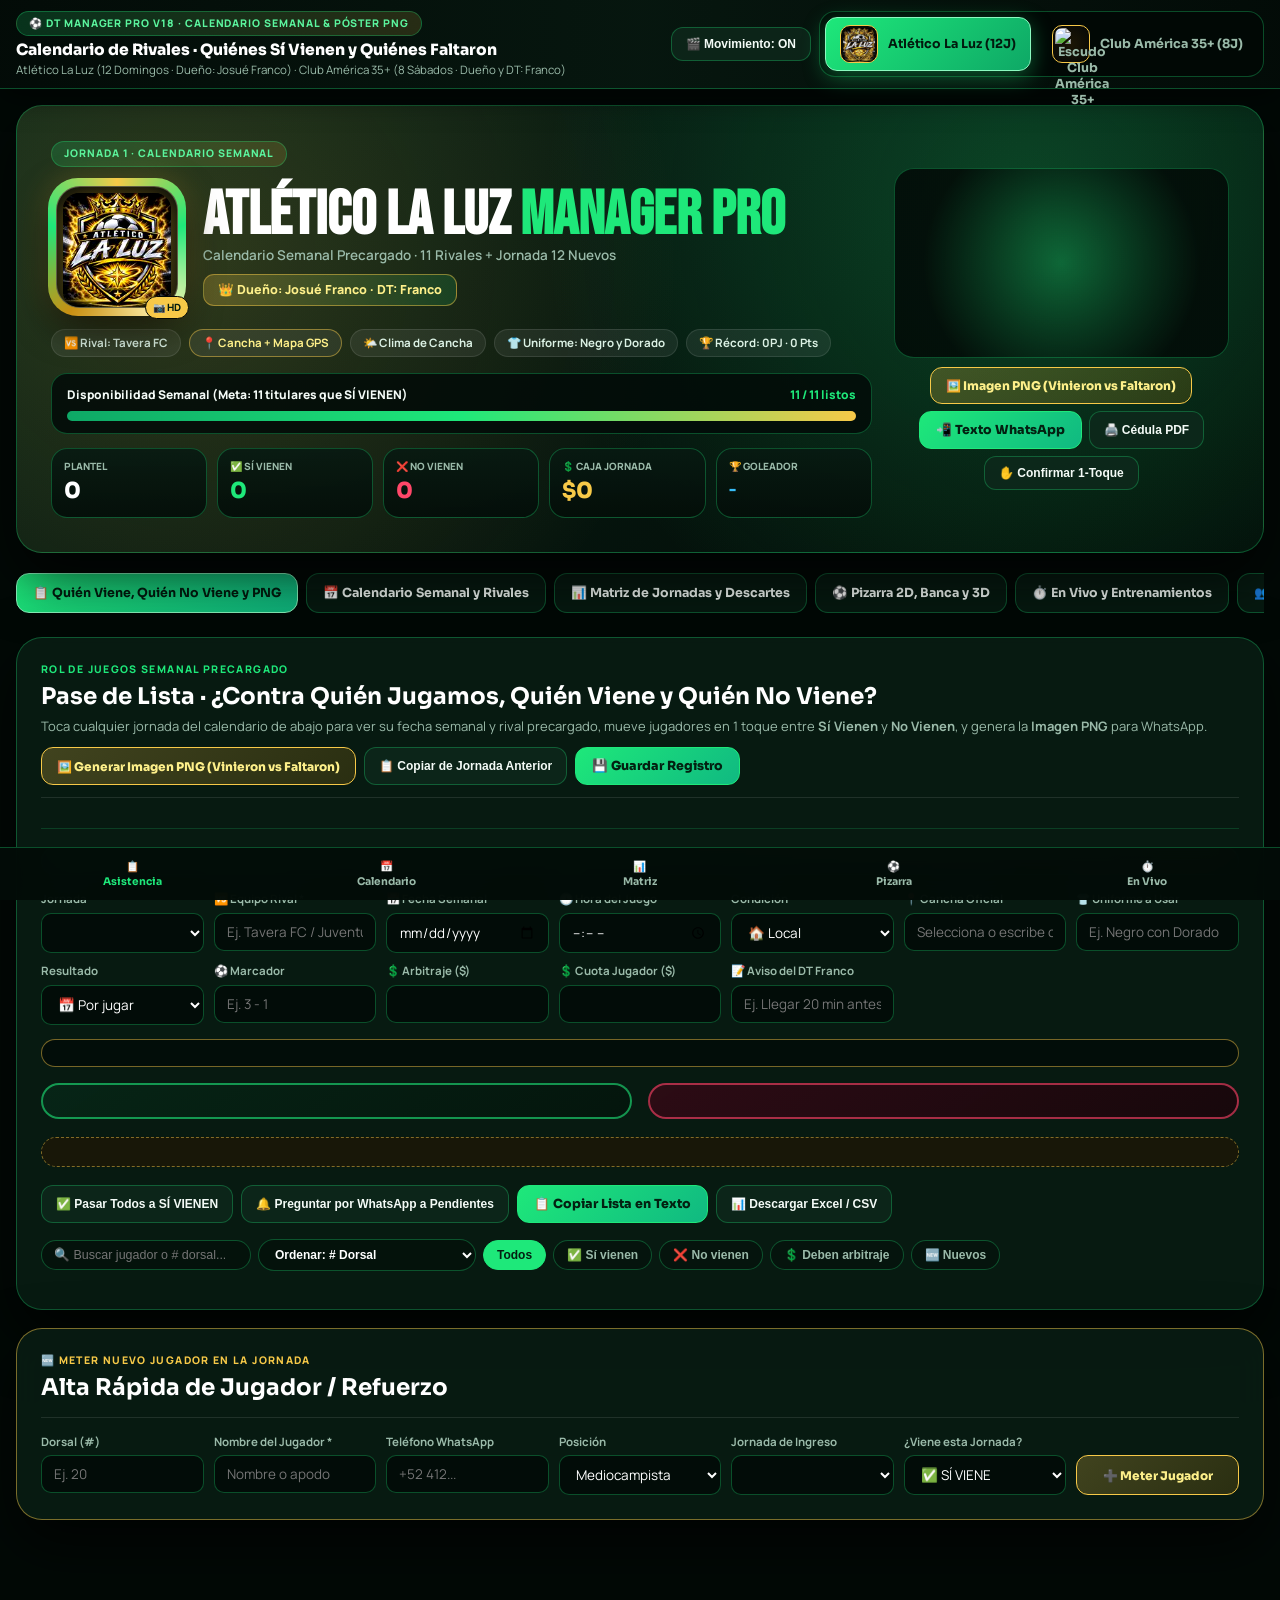
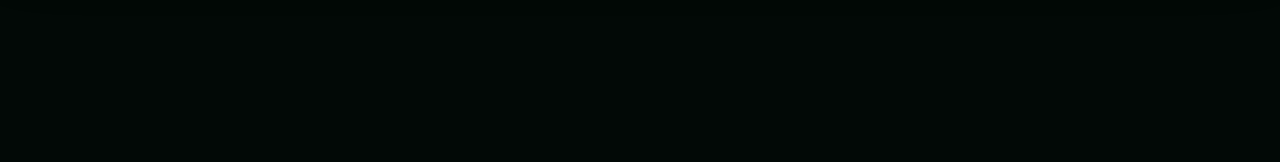
==== index.html @ 407f574e "feat: preload weekly match calendar with real rivals/dates/fields, interactive Coming vs Not Coming " ====
<!doctype html>
<html lang="es">
<head>
  <meta charset="utf-8" />
  <meta name="viewport" content="width=device-width, initial-scale=1, viewport-fit=cover" />
  <meta name="theme-color" content="#04120b" />
  <title>DT Manager Pro v18 · Calendario Semanal, Quién Viene / Quién Faltó &amp; Póster PNG</title>
  <meta name="description" content="Control semanal con rivales y fechas precargadas, tablero interactivo de quiénes sí vienen y quiénes no vienen, generador PNG con escudo oficial, GPS de canchas y estadísticas." />
  <link rel="manifest" href="./manifest.webmanifest" />
  <link rel="icon" href="./icon.svg" type="image/svg+xml" />
  <link rel="preconnect" href="https://fonts.googleapis.com">
  <link rel="preconnect" href="https://fonts.gstatic.com" crossorigin>
  <link href="https://fonts.googleapis.com/css2?family=Bebas+Neue&family=Manrope:wght@500;600;700;800&family=Sora:wght@600;700;800&display=swap" rel="stylesheet">
  <!-- Escudo Oficial HD verificado de Atlético La Luz -->
  <script src="./assets/escudo-luz-clean-v16.js?v=16"></script>
  <style>
    :root {
      --bg-deep: #020906;
      --bg-card: rgba(9, 29, 20, 0.88);
      --bg-card-strong: rgba(5, 19, 13, 0.96);
      --green-electric: #1ee87a;
      --green-neon: #5bf59e;
      --green-emerald: #0ea866;
      --gold: #f7c948;
      --danger: #ff4769;
      --warning: #fbbf24;
      --info: #38bdf8;
      --text-main: #f4fbf7;
      --text-muted: #9abaa9;
      --border-green: rgba(30, 232, 122, 0.3);
      --border-gold: rgba(247, 201, 72, 0.48);
      --border-subtle: rgba(255, 255, 255, 0.1);
      --shadow-xl: 0 24px 60px rgba(0, 0, 0, 0.72);
      --radius-xl: 26px;
    }
    * { box-sizing: border-box; margin: 0; padding: 0; }
    html, body {
      min-height: 100vh; background-color: var(--bg-deep); color: var(--text-main);
      font-family: 'Manrope', system-ui, sans-serif; line-height: 1.45;
      padding-bottom: 104px; overflow-x: hidden; scroll-behavior: smooth;
    }
    .motion-bg-layer {
      position: fixed; inset: 0; z-index: -2; overflow: hidden; pointer-events: none;
      background:
        radial-gradient(circle at 12% 8%, rgba(30, 232, 122, 0.22), transparent 42%),
        radial-gradient(circle at 88% 16%, rgba(247, 201, 72, 0.16), transparent 46%),
        radial-gradient(circle at 50% 95%, rgba(14, 168, 102, 0.15), transparent 50%),
        linear-gradient(170deg, #020805 0%, #061810 52%, #020704 100%);
    }
    .motion-bg-layer video { width: 100%; height: 100%; object-fit: cover; opacity: 0.2; filter: hue-rotate(24deg) saturate(1.4) contrast(1.12); transition: opacity 0.4s ease; }
    body.motion-off .motion-bg-layer video { opacity: 0; }
    .pitch-grid-overlay {
      position: fixed; inset: 0; z-index: -1; pointer-events: none; opacity: 0.22;
      background-image: linear-gradient(rgba(30, 232, 122, 0.05) 1px, transparent 1px), linear-gradient(90deg, rgba(30, 232, 122, 0.05) 1px, transparent 1px);
      background-size: 44px 44px;
    }
    @keyframes spinHalo { 0% { transform: rotate(0deg); } 100% { transform: rotate(360deg); } }
    @keyframes crestFloat { 0%, 100% { transform: translateY(0px); } 50% { transform: translateY(-4px); } }

    .topbar {
      position: sticky; top: 0; z-index: 100; backdrop-filter: blur(22px); -webkit-backdrop-filter: blur(22px);
      background: linear-gradient(90deg, rgba(3, 12, 8, 0.95), rgba(7, 24, 16, 0.93), rgba(3, 12, 8, 0.95));
      border-bottom: 1px solid var(--border-green); box-shadow: 0 8px 30px rgba(0, 0, 0, 0.5); padding: 10px 16px;
    }
    .topbar-inner { max-width: 1320px; margin: 0 auto; display: flex; align-items: center; justify-content: space-between; gap: 12px; flex-wrap: wrap; }
    .badge-coach {
      display: inline-flex; align-items: center; gap: 6px; padding: 4px 12px; border-radius: 999px;
      background: linear-gradient(90deg, rgba(30, 232, 122, 0.18), rgba(247, 201, 72, 0.14));
      border: 1px solid var(--border-green); color: var(--green-neon); font-size: 10.5px; font-weight: 800; letter-spacing: 0.09em; text-transform: uppercase;
    }
    .brand-title { font-family: 'Sora', sans-serif; font-size: 15.5px; font-weight: 800; color: #fff; }
    .brand-sub { font-size: 11.5px; color: var(--text-muted); }
    .team-switcher { display: flex; gap: 6px; background: rgba(2, 9, 6, 0.95); padding: 5px; border-radius: 16px; border: 1px solid var(--border-green); }
    .team-btn {
      display: flex; align-items: center; gap: 10px; padding: 7px 14px; border-radius: 12px;
      border: 1px solid transparent; background: transparent; color: var(--text-muted);
      font-family: 'Sora', sans-serif; font-size: 12.5px; font-weight: 700; cursor: pointer; transition: 0.22s;
    }
    .team-btn-crest {
      width: 38px; height: 38px; border-radius: 10px; padding: 2px;
      background: radial-gradient(circle, #1c1605 0%, #050806 100%);
      border: 1.5px solid var(--gold); display: grid; place-items: center; flex-shrink: 0;
    }
    .team-btn-crest img { width: 100%; height: 100%; object-fit: contain; border-radius: 7px; }
    .team-btn.active { background: linear-gradient(135deg, #1ee87a 0%, #0ea866 100%); color: #021a0e; border-color: #8bfac0; box-shadow: 0 6px 22px rgba(30, 232, 122, 0.36); }
    .container { max-width: 1320px; margin: 0 auto; padding: 16px; }

    .america-only-categories {
      display: none; margin-bottom: 16px; padding: 14px 18px; border-radius: 20px; border: 1px solid var(--border-gold);
      background: linear-gradient(135deg, rgba(24, 46, 31, 0.94), rgba(8, 22, 14, 0.96)); box-shadow: var(--shadow-xl);
    }
    .america-only-categories.visible { display: flex; justify-content: space-between; align-items: center; gap: 12px; flex-wrap: wrap; }

    .hero {
      position: relative; overflow: hidden; border-radius: var(--radius-xl); border: 1px solid var(--border-green);
      background:
        radial-gradient(circle at 82% 24%, rgba(30, 232, 122, 0.24), transparent 46%),
        radial-gradient(circle at 14% 35%, rgba(247, 201, 72, 0.16), transparent 44%),
        linear-gradient(140deg, rgba(10, 38, 25, 0.94) 0%, rgba(5, 20, 13, 0.96) 62%, rgba(2, 10, 6, 0.98) 100%);
      box-shadow: var(--shadow-xl); padding: clamp(20px, 3.5vw, 34px); margin-bottom: 20px;
    }
    .hero-video-bg { position: absolute; inset: 0; width: 100%; height: 100%; object-fit: cover; opacity: 0.22; pointer-events: none; mix-blend-mode: screen; }
    body.motion-off .hero-video-bg { display: none; }
    .hero-grid { position: relative; z-index: 1; display: grid; grid-template-columns: minmax(0, 1.42fr) minmax(0, 0.58fr); gap: 22px; align-items: center; }
    .hero-lockup { display: flex; align-items: center; gap: 20px; margin: 14px 0 16px; }

    .crest-medallion {
      position: relative; width: 132px; height: 132px; border-radius: 28px;
      display: grid; place-items: center; padding: 5px; flex-shrink: 0; cursor: pointer;
      animation: crestFloat 4.5s ease-in-out infinite;
      box-shadow: 0 14px 36px rgba(0, 0, 0, 0.75), 0 0 32px rgba(247, 201, 72, 0.32);
    }
    .crest-medallion::before {
      content: ''; position: absolute; inset: -3px; border-radius: 30px; z-index: 0;
      background: conic-gradient(from 0deg, #f7c948, #1ee87a, #fff3b0, #c99012, #1ee87a, #f7c948);
      animation: spinHalo 8s linear infinite;
    }
    .crest-medallion-inner {
      position: relative; z-index: 1; width: 100%; height: 100%; border-radius: 24px;
      background: radial-gradient(circle at 50% 35%, #231b07 0%, #070b08 72%, #020503 100%);
      display: grid; place-items: center; padding: 6px; overflow: hidden; border: 1px solid rgba(255, 244, 184, 0.35);
    }
    .crest-medallion-inner img {
      width: 100%; height: 100%; object-fit: contain; border-radius: 16px;
      filter: drop-shadow(0 6px 14px rgba(247, 201, 72, 0.38)) contrast(1.09) saturate(1.15);
    }
    .crest-edit-tag {
      position: absolute; bottom: -6px; right: -6px; z-index: 3;
      background: var(--gold); color: #041d10; font-size: 10px; font-weight: 800;
      padding: 3px 7px; border-radius: 999px; border: 1.5px solid #020906;
    }

    .hero-title { font-family: 'Bebas Neue', 'Sora', sans-serif; font-size: clamp(36px, 5.2vw, 62px); line-height: 0.95; color: #fff; text-transform: uppercase; }
    .hero-title .electric { color: var(--green-electric); }
    .owner-banner {
      display: inline-flex; align-items: center; gap: 8px; margin-top: 8px; padding: 6px 14px; border-radius: 11px;
      background: linear-gradient(90deg, rgba(247, 201, 72, 0.24), rgba(30, 232, 122, 0.14));
      border: 1px solid var(--border-gold); color: #fef08a; font-size: 12.5px; font-weight: 800;
    }
    .pill-row { display: flex; flex-wrap: wrap; gap: 8px; margin-top: 12px; }
    .pill { display: inline-flex; align-items: center; gap: 5px; padding: 5px 12px; border-radius: 999px; background: rgba(255, 255, 255, 0.07); border: 1px solid var(--border-subtle); font-size: 11.5px; font-weight: 700; color: #dcf2e5; text-decoration: none; }
    .quorum-wrap { margin-top: 16px; background: rgba(3, 12, 8, 0.88); border: 1px solid var(--border-green); border-radius: 16px; padding: 12px 15px; }
    .quorum-top { display: flex; justify-content: space-between; gap: 8px; flex-wrap: wrap; font-size: 12px; font-weight: 800; margin-bottom: 7px; }
    .quorum-bar { height: 10px; background: rgba(255,255,255,0.08); border-radius: 999px; overflow: hidden; }
    .quorum-fill { height: 100%; background: linear-gradient(90deg, #0ea866, #1ee87a, #f7c948); transition: width 0.3s ease; }

    .kpi-row { display: grid; grid-template-columns: repeat(auto-fit, minmax(112px, 1fr)); gap: 10px; margin-top: 14px; }
    .kpi { background: linear-gradient(180deg, rgba(8, 26, 18, 0.9), rgba(4, 14, 9, 0.94)); border: 1px solid var(--border-green); border-radius: 16px; padding: 10px 12px; }
    .kpi small { display: block; font-size: 10px; font-weight: 800; text-transform: uppercase; color: var(--text-muted); }
    .kpi strong { display: block; font-family: 'Sora', sans-serif; font-size: 22px; font-weight: 800; color: #fff; margin-top: 2px; }
    .kpi.present strong { color: var(--green-electric); }
    .kpi.absent strong { color: var(--danger); }
    .kpi.cash strong { color: var(--gold); }
    .kpi.pts strong { color: var(--info); }
    .ball-stage { width: 100%; height: 190px; border-radius: 20px; border: 1px solid var(--border-green); background: radial-gradient(circle, rgba(30, 232, 122, 0.24), rgba(3, 12, 8, 0.9) 72%); overflow: hidden; }

    .tabs { display: flex; gap: 8px; overflow-x: auto; padding-bottom: 6px; margin-bottom: 18px; }
    .tab-btn { display: inline-flex; align-items: center; gap: 7px; padding: 11px 16px; border-radius: 13px; border: 1px solid var(--border-green); background: var(--bg-card); color: var(--text-main); font-family: 'Sora', sans-serif; font-size: 12.5px; font-weight: 700; cursor: pointer; white-space: nowrap; }
    .tab-btn.active { background: linear-gradient(135deg, #1ee87a, #10b981); color: #031d10; border-color: #8bfac0; }
    .view { display: none; }
    .view.active { display: block; }
    .panel { background: var(--bg-card); backdrop-filter: blur(16px); border: 1px solid var(--border-green); border-radius: var(--radius-xl); padding: clamp(16px, 2.5vw, 24px); margin-bottom: 18px; box-shadow: var(--shadow-xl); }
    .panel-head { display: flex; justify-content: space-between; align-items: flex-start; gap: 12px; flex-wrap: wrap; margin-bottom: 16px; padding-bottom: 12px; border-bottom: 1px solid var(--border-subtle); }
    .eyebrow { color: var(--green-electric); font-size: 10.5px; font-weight: 800; letter-spacing: 0.13em; text-transform: uppercase; margin-bottom: 3px; }
    .panel-head h2, .panel-head h3 { font-family: 'Sora', sans-serif; font-size: clamp(18px, 2.2vw, 23px); color: #fff; }
    .panel-head p { color: var(--text-muted); font-size: 13px; margin-top: 3px; }

    .btn-green { display: inline-flex; align-items: center; justify-content: center; gap: 6px; padding: 10px 16px; border-radius: 12px; border: 1px solid var(--green-electric); background: linear-gradient(135deg, #1ee87a, #10b981); color: #032011; font-family: 'Sora', sans-serif; font-size: 12.5px; font-weight: 800; cursor: pointer; text-decoration: none; }
    .btn-ghost { display: inline-flex; align-items: center; justify-content: center; gap: 6px; padding: 9px 14px; border-radius: 12px; border: 1px solid var(--border-green); background: rgba(14, 40, 28, 0.8); color: var(--text-main); font-size: 12px; font-weight: 700; cursor: pointer; text-decoration: none; }
    .btn-gold { display: inline-flex; align-items: center; justify-content: center; gap: 6px; padding: 10px 15px; border-radius: 12px; border: 1px solid var(--gold); background: linear-gradient(135deg, rgba(247, 201, 72, 0.24), rgba(201, 144, 18, 0.18)); color: #fef08a; font-family: 'Sora', sans-serif; font-size: 12px; font-weight: 800; cursor: pointer; text-decoration: none; }
    .btn-danger { display: inline-flex; align-items: center; justify-content: center; gap: 5px; padding: 7px 11px; border-radius: 9px; border: 1px solid rgba(255, 71, 105, 0.45); background: rgba(255, 71, 105, 0.15); color: #fecdd3; font-size: 11.5px; font-weight: 700; cursor: pointer; }

    /* TIRA DEL CALENDARIO SEMANAL CON FECHA Y RIVAL */
    .jornadas-bar { display: grid; grid-template-columns: repeat(auto-fill, minmax(150px, 1fr)); gap: 8px; margin-bottom: 18px; padding-bottom: 14px; border-bottom: 1px solid rgba(30, 232, 122, 0.18); }
    .j-pill { padding: 10px 11px; border-radius: 14px; border: 1px solid var(--border-green); background: rgba(4, 15, 10, 0.92); color: var(--text-main); cursor: pointer; text-align: left; transition: 0.18s; }
    .j-pill.extra-new { border-color: var(--gold); background: linear-gradient(135deg, rgba(46, 35, 6, 0.92), rgba(18, 26, 12, 0.95)); }
    .j-pill.is-saved { border-color: rgba(30, 232, 122, 0.65); }
    .j-pill small { display: flex; justify-content: space-between; font-size: 9.5px; font-weight: 800; color: var(--green-neon); text-transform: uppercase; }
    .j-pill.extra-new small { color: var(--gold); }
    .j-pill strong { display: block; font-family: 'Sora', sans-serif; font-size: 12.5px; margin: 2px 0; color: #fff; white-space: nowrap; overflow: hidden; text-overflow: ellipsis; }
    .j-pill .j-date-lbl { display: block; font-size: 10.5px; color: #fef08a; font-weight: 700; }
    .j-pill .j-mini-stat { display: block; font-size: 10px; color: var(--text-muted); font-weight: 700; margin-top: 2px; }
    .j-pill.active { background: linear-gradient(135deg, #1ee87a 0%, #0ea866 100%); border-color: #fef08a; box-shadow: 0 8px 20px rgba(30, 232, 122, 0.32); }
    .j-pill.active small, .j-pill.active strong, .j-pill.active .j-date-lbl, .j-pill.active .j-mini-stat { color: #031c10; }

    /* MÓDULO INTERACTIVO PRINCIPAL: JUGADORES QUE SÍ VIENEN vs JUGADORES QUE NO VIENEN */
    .split-who-comes { display: grid; grid-template-columns: 1fr 1fr; gap: 16px; margin-bottom: 18px; }
    .comes-box { background: linear-gradient(145deg, rgba(7, 38, 23, 0.94), rgba(4, 21, 13, 0.96)); border: 2px solid rgba(30, 232, 122, 0.6); border-radius: 20px; padding: 16px; }
    .comes-box h4 { color: var(--green-neon); font-family: 'Sora', sans-serif; font-size: 15px; margin-bottom: 10px; display: flex; justify-content: space-between; align-items: center; }
    .not-comes-box { background: linear-gradient(145deg, rgba(48, 11, 21, 0.92), rgba(24, 7, 12, 0.96)); border: 2px solid rgba(255, 71, 105, 0.6); border-radius: 20px; padding: 16px; }
    .not-comes-box h4 { color: #fda4af; font-family: 'Sora', sans-serif; font-size: 15px; margin-bottom: 10px; display: flex; justify-content: space-between; align-items: center; }
    .interactive-roster-list { display: flex; flex-direction: column; gap: 6px; max-height: 310px; overflow-y: auto; }
    .roster-row-yes { display: flex; justify-content: space-between; align-items: center; gap: 8px; padding: 7px 10px; border-radius: 11px; background: rgba(30, 232, 122, 0.12); border: 1px solid rgba(30, 232, 122, 0.3); font-size: 12.5px; font-weight: 700; }
    .roster-row-no { display: flex; justify-content: space-between; align-items: center; gap: 8px; padding: 7px 10px; border-radius: 11px; background: rgba(255, 71, 105, 0.14); border: 1px solid rgba(255, 71, 105, 0.32); font-size: 12.5px; font-weight: 700; }
    .pending-box { background: rgba(28, 24, 8, 0.85); border: 1px dashed var(--border-gold); border-radius: 18px; padding: 14px 16px; margin-bottom: 18px; }

    /* TABLA DEL CALENDARIO SEMANAL DE PARTIDOS */
    .cal-grid { display: grid; grid-template-columns: repeat(auto-fill, minmax(310px, 1fr)); gap: 14px; }
    .cal-card { background: var(--bg-card-strong); border: 1px solid var(--border-green); border-radius: 18px; padding: 16px; display: flex; flex-direction: column; gap: 10px; }
    .cal-card.current-j { border: 2px solid var(--gold); box-shadow: 0 0 24px rgba(247, 201, 72, 0.22); }

    .saved-status-bar { display: flex; justify-content: space-between; align-items: center; gap: 12px; flex-wrap: wrap; padding: 13px 16px; border-radius: 16px; margin-bottom: 16px; background: linear-gradient(90deg, rgba(30, 232, 122, 0.15), rgba(247, 201, 72, 0.12)); border: 1px solid rgba(30, 232, 122, 0.45); }
    .cash-box { display: grid; grid-template-columns: repeat(auto-fit, minmax(175px, 1fr)); gap: 10px; background: rgba(3, 12, 8, 0.88); border: 1px solid var(--border-gold); border-radius: 16px; padding: 13px 15px; margin-bottom: 16px; }

    .players-grid { display: grid; grid-template-columns: repeat(auto-fill, minmax(332px, 1fr)); gap: 14px; }
    .p-card { background: var(--bg-card-strong); border: 1px solid var(--border-green); border-radius: 18px; padding: 15px; display: flex; flex-direction: column; gap: 10px; }
    .p-card.status-present { border-left: 6px solid var(--green-electric); }
    .p-card.status-late { border-left: 6px solid var(--info); }
    .p-card.status-absent { border-left: 6px solid var(--danger); background: linear-gradient(160deg, rgba(32, 10, 16, 0.9), rgba(10, 16, 13, 0.96)); border-color: rgba(255, 71, 105, 0.38); }
    .p-card.status-doubt, .p-card.status-unrecorded { border-left: 6px solid var(--warning); }
    .p-card.suspended-alert { border: 2px solid var(--danger); }

    .p-top { display: flex; align-items: center; justify-content: space-between; gap: 8px; }
    .p-id { display: flex; align-items: center; gap: 11px; min-width: 0; }
    .dorsal { width: 42px; height: 42px; border-radius: 12px; background: linear-gradient(135deg, rgba(30, 232, 122, 0.22), rgba(247, 201, 72, 0.14)); border: 1.5px solid var(--green-electric); display: grid; place-items: center; font-family: 'Sora', sans-serif; font-weight: 800; font-size: 15.5px; color: var(--green-neon); flex-shrink: 0; }
    .p-name { font-family: 'Sora', sans-serif; font-size: 15px; font-weight: 800; color: #fff; }
    .p-badges { display: flex; flex-wrap: wrap; gap: 5px; margin-top: 3px; }
    .pos-badge { font-size: 10.5px; font-weight: 700; color: var(--green-neon); background: rgba(30, 232, 122, 0.13); padding: 2px 8px; border-radius: 6px; }
    .rate-badge { font-size: 10.5px; font-weight: 800; color: #dcf2e5; background: rgba(255, 255, 255, 0.09); padding: 2px 8px; border-radius: 6px; }
    .phone-badge { font-size: 10.5px; font-weight: 700; color: #fef08a; background: rgba(247, 201, 72, 0.16); padding: 2px 8px; border-radius: 6px; }
    .new-badge { font-size: 10.5px; font-weight: 800; color: #041d10; background: var(--gold); padding: 2px 8px; border-radius: 6px; }
    .discard-badge { font-size: 10.5px; font-weight: 800; color: #ffe4e6; background: rgba(255, 71, 105, 0.34); border: 1px solid var(--danger); padding: 2px 8px; border-radius: 6px; }
    .constancy-Constant { font-size: 10.5px; font-weight: 800; color: #032011; background: var(--green-electric); padding: 2px 8px; border-radius: 6px; }

    .status-grid-main { display: grid; grid-template-columns: 1.25fr 1.25fr 0.8fr 0.8fr; gap: 6px; }
    .st-btn { padding: 9px 6px; border-radius: 10px; border: 1px solid var(--border-subtle); background: rgba(255, 255, 255, 0.04); color: var(--text-muted); font-size: 11.5px; font-weight: 800; cursor: pointer; }
    .st-btn.on-present { background: linear-gradient(135deg, #1ee87a, #10b981); border-color: #8bfac0; color: #032011; }
    .st-btn.on-absent { background: linear-gradient(135deg, #ff4769, #e11d48); border-color: #fda4af; color: #fff; }
    .st-btn.on-late { background: rgba(56, 189, 248, 0.25); border-color: var(--info); color: #bae6fd; }
    .st-btn.on-doubt { background: rgba(251, 191, 36, 0.24); border-color: var(--warning); color: #fef08a; }

    .p-mini-weeks { display: flex; gap: 4px; overflow-x: auto; padding: 6px 0 4px; border-top: 1px dashed rgba(255, 255, 255, 0.1); }
    .mini-j-btn { min-width: 36px; height: 26px; border-radius: 7px; font-size: 10px; font-weight: 800; border: 1px solid rgba(255,255,255,0.14); background: rgba(255,255,255,0.05); color: #9abaa9; cursor: pointer; flex-shrink: 0; }
    .mini-j-btn.j-P { background: rgba(30, 232, 122, 0.25); border-color: var(--green-electric); color: var(--green-neon); }
    .mini-j-btn.j-L { background: rgba(56, 189, 248, 0.25); border-color: var(--info); color: #bae6fd; }
    .mini-j-btn.j-A { background: rgba(255, 71, 105, 0.3); border-color: var(--danger); color: #fecdd3; }
    .mini-j-btn.j-N { background: rgba(247, 201, 72, 0.2); border-color: var(--gold); color: #fef08a; }

    .form-grid { display: grid; grid-template-columns: repeat(auto-fit, minmax(155px, 1fr)); gap: 10px; margin-bottom: 14px; }
    .field { display: flex; flex-direction: column; gap: 5px; }
    .field label { font-size: 11.5px; font-weight: 700; color: var(--text-muted); }
    .field input, .field select, .field textarea { padding: 9px 12px; border-radius: 10px; border: 1px solid var(--border-green); background: rgba(3, 12, 8, 0.94); color: #fff; font-family: inherit; font-size: 13.5px; }
    .filters { display: flex; flex-wrap: wrap; gap: 7px; margin-bottom: 14px; align-items: center; }
    .chip { padding: 7px 13px; border-radius: 999px; border: 1px solid var(--border-green); background: rgba(6, 20, 13, 0.88); color: var(--text-muted); font-size: 12px; font-weight: 800; cursor: pointer; }
    .chip.active { background: var(--green-electric); color: #032011; border-color: var(--green-electric); }
    .absence-row { display: grid; grid-template-columns: 1fr 1.1fr; gap: 6px; padding-top: 6px; border-top: 1px dashed rgba(255, 255, 255, 0.1); }
    .absence-row select, .absence-row input { width: 100%; padding: 6px 8px; border-radius: 7px; border: 1px solid rgba(255, 255, 255, 0.14); background: rgba(3, 10, 7, 0.92); color: #e2f2ea; font-size: 11.5px; }
    .p-foot { display: flex; align-items: center; justify-content: space-between; gap: 6px; font-size: 11.5px; color: var(--text-muted); padding-top: 4px; flex-wrap: wrap; }
    .fee-btn { padding: 4px 9px; border-radius: 7px; border: 1px solid var(--border-subtle); background: rgba(255,255,255,0.05); color: var(--text-muted); font-size: 11px; font-weight: 700; cursor: pointer; }
    .fee-btn.paid { background: rgba(30, 232, 122, 0.2); border-color: var(--green-electric); color: var(--green-neon); }
    .disc-btn { padding: 3px 7px; border-radius: 6px; border: 1px solid rgba(255,255,255,0.14); background: rgba(255,255,255,0.05); color: #e2f2ea; font-size: 10.5px; font-weight: 800; cursor: pointer; }
    .disc-btn.active-susp { background: rgba(255,71,105,0.3); border-color: var(--danger); color: #ffe4e6; }
    .disc-btn.active-inj { background: rgba(251,191,36,0.28); border-color: var(--warning); color: #fef08a; }
    .wk-btn { width: 32px; height: 30px; border-radius: 8px; border: 1px solid rgba(255,255,255,0.14); background: rgba(255,255,255,0.04); color: #9abaa9; font-size: 11.5px; cursor: pointer; padding: 0; }
    .wk-btn.wk-present { background: rgba(30, 232, 122, 0.25); border-color: var(--green-electric); color: #fff; }
    .wk-btn.wk-late { background: rgba(56, 189, 248, 0.24); border-color: var(--info); color: #fff; }
    .wk-btn.wk-absent { background: rgba(255, 71, 105, 0.28); border-color: var(--danger); color: #fff; }
    .wk-btn.wk-new { background: rgba(247, 201, 72, 0.22); border-color: var(--gold); color: #fef08a; }

    .tactics-layout { display: grid; grid-template-columns: minmax(0, 1fr) minmax(300px, 440px); gap: 20px; align-items: start; }
    .pitch-card { background: #062114; border: 2px solid var(--border-green); border-radius: 20px; padding: 14px; }
    .pitch-svg-wrap { width: 100%; max-width: 440px; margin: 0 auto; border-radius: 14px; overflow: hidden; touch-action: none; }
    .pitch-svg-wrap svg { display: block; width: 100%; height: auto; user-select: none; }
    .slots-list { display: grid; grid-template-columns: repeat(auto-fill, minmax(215px, 1fr)); gap: 8px; margin-top: 10px; }
    .slot-item { display: flex; align-items: center; gap: 7px; background: rgba(5, 16, 11, 0.88); border: 1px solid var(--border-green); padding: 7px 9px; border-radius: 10px; }
    .slot-badge { min-width: 42px; text-align: center; padding: 3px 5px; border-radius: 6px; background: rgba(30, 232, 122, 0.18); color: var(--green-neon); font-family: 'Sora', sans-serif; font-size: 10.5px; font-weight: 800; }
    .slot-item select { flex: 1; min-width: 0; padding: 5px 7px; border-radius: 7px; border: 1px solid rgba(255,255,255,0.14); background: #04110b; color: #fff; font-size: 12px; }
    .bench-box { margin-top: 16px; padding: 14px; border-radius: 16px; border: 1px dashed var(--border-green); background: rgba(4, 15, 10, 0.72); }
    .bench-chips { display: flex; flex-wrap: wrap; gap: 8px; margin-top: 8px; }
    .bench-chip { padding: 6px 11px; border-radius: 999px; background: rgba(30, 232, 122, 0.12); border: 1px solid var(--border-green); font-size: 12px; font-weight: 700; color: #e2f8ec; }
    .frame-3d { width: 100%; height: 560px; border-radius: 16px; overflow: hidden; border: 1px solid var(--border-green); background: #040d08; }
    .frame-3d iframe { width: 100%; height: 100%; border: 0; }
    .scoreboard-box { display: grid; grid-template-columns: 1fr auto 1fr; gap: 16px; align-items: center; text-align: center; background: rgba(4, 14, 9, 0.9); border: 1px solid var(--border-green); border-radius: 20px; padding: 20px; margin-bottom: 18px; }
    .score-num { font-family: 'Bebas Neue', sans-serif; font-size: 64px; color: var(--green-electric); line-height: 1; }
    .timer-display { font-family: 'Sora', monospace; font-size: 32px; font-weight: 800; color: #fff; background: rgba(30, 232, 122, 0.12); border: 1px solid var(--border-green); padding: 8px 18px; border-radius: 14px; display: inline-block; margin-bottom: 8px; }
    .timeline-list { display: flex; flex-direction: column; gap: 8px; max-height: 280px; overflow-y: auto; margin-top: 12px; }
    .timeline-item { display: flex; justify-content: space-between; align-items: center; padding: 9px 12px; border-radius: 10px; background: rgba(5, 18, 12, 0.9); border-left: 4px solid var(--green-electric); font-size: 13px; }
    .drills-grid { display: grid; grid-template-columns: repeat(auto-fill, minmax(260px, 1fr)); gap: 12px; }
    .drill-card { padding: 14px; border-radius: 15px; border: 1px solid var(--border-green); background: rgba(5, 18, 12, 0.88); display: flex; flex-direction: column; gap: 8px; }
    .drill-card.done { border-color: var(--green-electric); background: rgba(30, 232, 122, 0.12); }

    /* MODALES: RSVP Y VISTA PREVIA DE IMAGEN PNG DE QUIÉNES VINIERON Y QUIÉNES FALTARON */
    .rsvp-modal { position: fixed; inset: 0; z-index: 300; background: rgba(2, 8, 5, 0.9); backdrop-filter: blur(14px); display: none; place-items: center; padding: 14px; overflow-y: auto; }
    .rsvp-modal.open { display: grid; }
    .rsvp-dialog { width: 100%; max-width: 520px; background: #071d13; border: 2px solid var(--green-electric); border-radius: 22px; padding: 20px; box-shadow: var(--shadow-xl); }
    .png-preview-img { width: 100%; height: auto; border-radius: 14px; border: 1px solid var(--border-gold); margin: 10px 0 14px; display: block; }

    .bottom-nav { position: fixed; bottom: 0; left: 0; right: 0; z-index: 120; background: rgba(3, 12, 8, 0.96); backdrop-filter: blur(16px); border-top: 1px solid var(--border-green); display: flex; justify-content: space-around; padding: 8px 6px; }
    .bottom-nav button { flex: 1; display: flex; flex-direction: column; align-items: center; gap: 2px; padding: 4px; background: transparent; border: 0; color: var(--text-muted); font-family: 'Sora', sans-serif; font-size: 10.5px; font-weight: 700; cursor: pointer; }
    .bottom-nav button.active { color: var(--green-electric); }
    .toast { position: fixed; bottom: 82px; right: 16px; z-index: 200; background: #0b2e1d; border: 1px solid var(--green-electric); color: #fff; padding: 11px 16px; border-radius: 12px; font-size: 12.5px; font-weight: 700; opacity: 0; pointer-events: none; transition: 0.2s; }
    .toast.show { opacity: 1; }
    @media (max-width: 860px) {
      .hero-grid, .tactics-layout, .scoreboard-box, .split-who-comes { grid-template-columns: 1fr; }
      .crest-medallion { width: 110px; height: 110px; }
    }
  </style>
</head>
<body>

  <div class="motion-bg-layer" aria-hidden="true">
    <video autoplay muted loop playsinline poster="./assets/motion/v38-fix10-field.jpg">
      <source src="./assets/motion/v38-fix13-page-bg.mp4" type="video/mp4" />
    </video>
  </div>
  <div class="pitch-grid-overlay" aria-hidden="true"></div>

  <!-- MODAL DE IMAGEN PNG GENERADA: QUIÉNES SÍ VINIERON Y QUIÉNES FALTARON -->
  <div id="pngModal" class="rsvp-modal" role="dialog" aria-modal="true" aria-labelledby="pngModalTitle">
    <div class="rsvp-dialog">
      <span class="badge-coach">🖼️ REPORTE OFICIAL PNG · VINIERON VS FALTARON</span>
      <h3 id="pngModalTitle" style="font-family:'Sora',sans-serif;font-size:18px;margin:8px 0 4px;color:#fff">Imagen Lista para Enviar al Grupo de WhatsApp</h3>
      <p style="font-size:12px;color:var(--text-muted)">Incluye escudo oficial, jornada, fecha semanal, rival, cancha, lista de quienes sí vinieron y quienes faltaron.</p>
      <img id="pngPreviewElement" class="png-preview-img" alt="Vista previa PNG" />
      <div style="display:grid;grid-template-columns:1fr 1fr;gap:10px;margin-bottom:10px">
        <button type="button" class="btn-green" id="btnShareNativePng">📤 Compartir a WhatsApp</button>
        <a id="btnDownloadPngDirect" class="btn-gold" download="asistencia-jornada.png">⬇️ Descargar Imagen .PNG</a>
      </div>
      <button type="button" class="btn-ghost" id="btnClosePngModal" style="width:100%">Cerrar vista previa</button>
    </div>
  </div>

  <!-- MODAL DE CONFIRMACIÓN RÁPIDA EN 1 TOQUE -->
  <div id="rsvpModal" class="rsvp-modal" role="dialog" aria-modal="true" aria-labelledby="rsvpTitle">
    <div class="rsvp-dialog">
      <span class="badge-coach">📲 CONFIRMAR ASISTENCIA DE LA JORNADA</span>
      <h3 id="rsvpTitle" style="font-family:'Sora',sans-serif;font-size:20px;margin:10px 0 6px;color:#fff">¿Vienes a jugar este partido?</h3>
      <p id="rsvpSubtitle" style="font-size:13px;color:var(--text-muted);margin-bottom:14px">Tu confirmación queda guardada en la fecha semanal seleccionada.</p>
      <div class="field" style="margin-bottom:12px"><label for="rsvpPlayerSelect">Selecciona Jugador</label><select id="rsvpPlayerSelect"></select></div>
      <div class="field" style="margin-bottom:14px"><label for="rsvpReasonInput">Razón Social / Motivo (si no vienes)</label><input id="rsvpReasonInput" type="text" placeholder="Ej. Trabajo, turno laboral, lesión, familiar..." /></div>
      <div style="display:grid;grid-template-columns:1fr 1fr;gap:10px;margin-bottom:12px">
        <button type="button" class="btn-green" id="btnRsvpYes">✅ SÍ VENGO</button>
        <button type="button" class="btn-danger" id="btnRsvpNo" style="justify-content:center;padding:11px;font-size:12.5px">❌ NO VENGO</button>
      </div>
      <button type="button" class="btn-ghost" id="btnCloseRsvp" style="width:100%">Cerrar ventana</button>
    </div>
  </div>

  <!-- DATALISTS DE RIVALES Y CANCHAS REALES PRECARGADAS -->
  <datalist id="rivalsDatalist"></datalist>
  <datalist id="fieldsDatalist"></datalist>

  <header class="topbar">
    <div class="topbar-inner">
      <div>
        <span class="badge-coach">⚽ DT MANAGER PRO V18 · CALENDARIO SEMANAL &amp; PÓSTER PNG</span>
        <div class="brand-title" style="margin-top:3px">Calendario de Rivales · Quiénes Sí Vienen y Quiénes Faltaron</div>
        <div class="brand-sub">Atlético La Luz (12 Domingos · Dueño: Josué Franco) · Club América 35+ (8 Sábados · Dueño y DT: Franco)</div>
      </div>
      <div style="display:flex;gap:8px;align-items:center;flex-wrap:wrap">
        <button type="button" class="btn-ghost" id="btnToggleMotion">🎬 Movimiento: ON</button>
        <div class="team-switcher" role="tablist" aria-label="Cambiar entre mis 2 equipos">
          <button type="button" class="team-btn active" data-switch-team="atletico_luz">
            <span class="team-btn-crest"><img id="swLogoLuz" src="./assets/official-logos/dep-la-luz.png" alt="Escudo Atlético La Luz" /></span>
            <span>Atlético La Luz (12J)</span>
          </button>
          <button type="button" class="team-btn" data-switch-team="america_vet">
            <span class="team-btn-crest"><img id="swLogoAmerica" src="./assets/branding/america-veteranos-35-user.png" alt="Escudo Club América 35+" /></span>
            <span>Club América 35+ (8J)</span>
          </button>
        </div>
      </div>
    </div>
  </header>

  <main class="container">

    <section id="americaCategorySection" class="america-only-categories" aria-label="Categoría Oficial Club América Veteranos 35 y más">
      <div>
        <span class="badge-coach">🏆 CATEGORÍA OFICIAL: VETERANOS 35 Y MÁS · SÁBADOS 4:00 PM</span>
        <h3 style="font-family:'Sora',sans-serif;font-size:15.5px;color:#fff;margin-top:4px">Club América Veteranos 35 y más · Dueño, Capitán y DT: Franco</h3>
      </div>
      <div style="display:flex;gap:8px;flex-wrap:wrap">
        <button type="button" class="btn-ghost" id="btnAddExtraJornadaAm">➕ Habilitar 12 Jornadas para Nuevos</button>
        <a id="americaOfficialRegLink" href="https://www.juventinorosasliga.com/reportes/registro/?categoria=2&temporada=6&equipo=5" target="_blank" rel="noopener" class="btn-gold">🌐 Ver Registro Oficial Equipo #5</a>
      </div>
    </section>

    <section class="hero">
      <video class="hero-video-bg" autoplay muted loop playsinline poster="./assets/motion/v38-fix10-hero.jpg">
        <source src="./assets/motion/v38-soccer-hero.mp4" type="video/mp4" />
      </video>
      <div class="hero-grid">
        <div>
          <span class="badge-coach" id="heroEventBadge">JORNADA 1 · CALENDARIO SEMANAL</span>
          <div class="hero-lockup">
            <label class="crest-medallion" title="Toca aquí si deseas cambiar la foto del escudo desde tu galería">
              <div class="crest-medallion-inner">
                <img id="heroTeamLogo" src="./assets/official-logos/dep-la-luz.png" alt="Escudo Oficial del Equipo" crossorigin="anonymous" />
              </div>
              <span class="crest-edit-tag">📷 HD</span>
              <input id="quickHeroLogoInput" type="file" accept="image/*" style="display:none" />
            </label>
            <div>
              <h1 id="heroTeamName" class="hero-title">ATLÉTICO LA LUZ <span class="electric">MANAGER PRO</span></h1>
              <p id="heroTeamSubtitle" style="color:var(--text-muted);font-size:13.5px;font-weight:600">Calendario Semanal Precargado · 11 Rivales + Jornada 12 Nuevos</p>
              <div class="owner-banner" id="heroOwnerBanner">👑 Dueño: Josué Franco · DT: Franco</div>
            </div>
          </div>

          <div class="pill-row">
            <span class="pill" id="pillOpponent">🆚 Rival: Tavera FC</span>
            <a class="pill" id="pillFieldMaps" href="#" target="_blank" rel="noopener" style="border-color:var(--border-gold);color:#fef08a">📍 Cancha + Mapa GPS</a>
            <span class="pill" id="pillWeather">🌤️ Clima de Cancha</span>
            <span class="pill" id="pillUniform">👕 Uniforme: Negro y Dorado</span>
            <span class="pill" id="pillRecordPts">🏆 Récord: 0PJ · 0 Pts</span>
          </div>

          <div class="quorum-wrap">
            <div class="quorum-top">
              <span id="quorumLabel">Disponibilidad Semanal (Meta: 11 titulares que SÍ VIENEN)</span>
              <span id="quorumCount" style="color:var(--green-electric)">11 / 11 listos</span>
            </div>
            <div class="quorum-bar"><div id="quorumFill" class="quorum-fill" style="width:100%"></div></div>
          </div>

          <div class="kpi-row">
            <div class="kpi"><small>Plantel</small><strong id="kpiTotal">0</strong></div>
            <div class="kpi present"><small>✅ SÍ VIENEN</small><strong id="kpiPresent">0</strong></div>
            <div class="kpi absent"><small>❌ NO VIENEN</small><strong id="kpiAbsent">0</strong></div>
            <div class="kpi cash"><small>💲 Caja Jornada</small><strong id="kpiCash">$0</strong></div>
            <div class="kpi pts"><small>🏆 Goleador</small><strong id="kpiTopScorer" style="font-size:14px;margin-top:6px">-</strong></div>
          </div>
        </div>

        <div style="display:flex;flex-direction:column;gap:9px;align-items:center">
          <div id="mgrBallStage" class="ball-stage"></div>
          <div style="display:flex;gap:7px;flex-wrap:wrap;justify-content:center">
            <button type="button" class="btn-gold" id="btnGeneratePosterPng">🖼️ Imagen PNG (Vinieron vs Faltaron)</button>
            <button type="button" class="btn-green" id="btnShareWa">📲 Texto WhatsApp</button>
            <button type="button" class="btn-ghost" id="btnPrintCedula">🖨️ Cédula PDF</button>
            <button type="button" class="btn-ghost" id="btnOpenRsvpModal">✋ Confirmar 1-Toque</button>
          </div>
        </div>
      </div>
    </section>

    <nav class="tabs">
      <button type="button" class="tab-btn active" data-nav-view="attendance">📋 Quién Viene, Quién No Viene y PNG</button>
      <button type="button" class="tab-btn" data-nav-view="calendar">📅 Calendario Semanal y Rivales</button>
      <button type="button" class="tab-btn" data-nav-view="constancy">📊 Matriz de Jornadas y Descartes</button>
      <button type="button" class="tab-btn" data-nav-view="tactics">⚽ Pizarra 2D, Banca y 3D</button>
      <button type="button" class="tab-btn" data-nav-view="matchlive">⏱️ En Vivo y Entrenamientos</button>
      <button type="button" class="tab-btn" data-nav-view="squad">👥 Plantilla, Goleo y Teléfonos</button>
      <button type="button" class="tab-btn" data-nav-view="settings">⚙️ Ajustes y Respaldo</button>
    </nav>

    <!-- VISTA 1: JUGADORES QUE SÍ VIENEN vs JUGADORES QUE NO VIENEN + REGISTRO SEMANAL -->
    <section id="view-attendance" class="view active">

      <div class="panel">
        <div class="panel-head">
          <div>
            <div class="eyebrow" id="jornadasHeaderEyebrow">ROL DE JUEGOS SEMANAL PRECARGADO</div>
            <h2 id="jornadasHeaderTitle">Pase de Lista · ¿Contra Quién Jugamos, Quién Viene y Quién No Viene?</h2>
            <p>Toca cualquier jornada del calendario de abajo para ver su fecha semanal y rival precargado, mueve jugadores en 1 toque entre <b>Sí Vienen</b> y <b>No Vienen</b>, y genera la <b>Imagen PNG</b> para WhatsApp.</p>
          </div>
          <div style="display:flex;gap:8px;flex-wrap:wrap">
            <button type="button" class="btn-gold" id="btnGeneratePosterTop">🖼️ Generar Imagen PNG (Vinieron vs Faltaron)</button>
            <button type="button" class="btn-ghost" id="btnCopyPrevJornada">📋 Copiar de Jornada Anterior</button>
            <button type="button" class="btn-green" id="btnSaveWeekSnapshot">💾 Guardar Registro</button>
          </div>
        </div>

        <!-- TIRA SEMANAL CON FECHA Y RIVAL DE CADA JORNADA -->
        <div id="jornadasStrip" class="jornadas-bar" aria-label="Calendario semanal por jornada"></div>

        <div id="savedStatusBanner" class="saved-status-bar"></div>

        <!-- DATOS DEL JUEGO SEMANAL: RIVAL, FECHA, HORA, LOCAL/VISITA, CANCHA GPS Y UNIFORME -->
        <div class="form-grid">
          <div class="field"><label for="evWeekLabel">Jornada</label><select id="evWeekLabel"></select></div>
          <div class="field"><label for="matchOpponent">🆚 Equipo Rival *</label><input id="matchOpponent" list="rivalsDatalist" type="text" placeholder="Ej. Tavera FC / Juventus..." /></div>
          <div class="field"><label for="matchDate">📅 Fecha Semanal</label><input id="matchDate" type="date" /></div>
          <div class="field"><label for="matchTime">🕒 Hora del Juego</label><input id="matchTime" type="time" /></div>
          <div class="field">
            <label for="matchVenueType">Condición</label>
            <select id="matchVenueType">
              <option value="🏠 Local">🏠 Local</option>
              <option value="🚌 Visita">🚌 Visita</option>
            </select>
          </div>
          <div class="field"><label for="matchField">📍 Cancha Oficial</label><input id="matchField" list="fieldsDatalist" type="text" placeholder="Selecciona o escribe cancha..." /></div>
          <div class="field"><label for="matchUniform">👕 Uniforme a Usar</label><input id="matchUniform" type="text" placeholder="Ej. Negro con Dorado" /></div>
          <div class="field">
            <label for="matchResultType">Resultado</label>
            <select id="matchResultType">
              <option value="">📅 Por jugar</option>
              <option value="W">✅ Ganado (+3 pts)</option>
              <option value="D">🤝 Empate (+1 pto)</option>
              <option value="L">❌ Perdido (0 pts)</option>
            </select>
          </div>
          <div class="field"><label for="matchScoreInput">⚽ Marcador</label><input id="matchScoreInput" type="text" placeholder="Ej. 3 - 1" /></div>
          <div class="field"><label for="refereeCostInput">💲 Arbitraje ($)</label><input id="refereeCostInput" type="number" min="0" step="10" /></div>
          <div class="field"><label for="playerFeeInput">💲 Cuota Jugador ($)</label><input id="playerFeeInput" type="number" min="0" step="5" /></div>
          <div class="field"><label for="matchCoachNotes">📝 Aviso del DT Franco</label><input id="matchCoachNotes" type="text" placeholder="Ej. Llegar 20 min antes..." /></div>
        </div>

        <div id="cashSummaryBox" class="cash-box"></div>

        <!-- TABLERO INTERACTIVO DIRECTO: JUGADORES QUE SÍ VIENEN vs JUGADORES QUE NO VIENEN -->
        <div class="split-who-comes">
          <div id="whoComesBanner" class="comes-box"></div>
          <div id="whoNotComesBanner" class="not-comes-box"></div>
        </div>

        <!-- JUGADORES PENDIENTES DE CONFIRMAR EN LA SEMANA (1 TOQUE PARA PASAR A SÍ VIENE O NO VIENE) -->
        <div id="pendingConfirmBox" class="pending-box"></div>

        <div style="display:flex;gap:8px;flex-wrap:wrap;margin-bottom:16px">
          <button type="button" class="btn-ghost" id="btnMarkAllPresent">✅ Pasar Todos a SÍ VIENEN</button>
          <button type="button" class="btn-ghost" id="btnRemindDoubtWa">🔔 Preguntar por WhatsApp a Pendientes</button>
          <button type="button" class="btn-green" id="btnCopyReport">📋 Copiar Lista en Texto</button>
          <button type="button" class="btn-ghost" id="btnExportCsv">📊 Descargar Excel / CSV</button>
        </div>

        <div class="filters">
          <input id="playerSearchInput" type="search" placeholder="🔍 Buscar jugador o # dorsal..." style="padding:7px 12px;border-radius:999px;border:1px solid var(--border-green);background:#04120b;color:#fff;font-size:12.5px;min-width:210px" />
          <select id="playerSortSelect" style="padding:7px 12px;border-radius:999px;border:1px solid var(--border-green);background:#04120b;color:#fff;font-size:12px;font-weight:700">
            <option value="number">Ordenar: # Dorsal</option>
            <option value="constancy">Ordenar: Mayor Constancia %</option>
            <option value="goals">Ordenar: Goleadores</option>
            <option value="name">Ordenar: Nombre A-Z</option>
          </select>
          <button type="button" class="chip active" data-att-filter="all">Todos</button>
          <button type="button" class="chip" data-att-filter="present">✅ Sí vienen</button>
          <button type="button" class="chip" data-att-filter="absent">❌ No vienen</button>
          <button type="button" class="chip" data-att-filter="unpaid">💲 Deben arbitraje</button>
          <button type="button" class="chip" data-att-filter="new">🆕 Nuevos</button>
        </div>

        <div id="attendancePlayersGrid" class="players-grid"></div>
      </div>

      <!-- ALTA RÁPIDA DE NUEVOS JUGADORES -->
      <div id="altaNuevoJugadorPanel" class="panel" style="border-color:var(--border-gold)">
        <div class="panel-head">
          <div>
            <div class="eyebrow" style="color:var(--gold)">🆕 METER NUEVO JUGADOR EN LA JORNADA</div>
            <h3>Alta Rápida de Jugador / Refuerzo</h3>
          </div>
        </div>
        <form id="addPlayerForm" class="form-grid" style="margin-bottom:0">
          <div class="field"><label for="newPlayerNumber">Dorsal (#)</label><input id="newPlayerNumber" type="text" maxlength="4" placeholder="Ej. 20" /></div>
          <div class="field"><label for="newPlayerName">Nombre del Jugador *</label><input id="newPlayerName" type="text" required placeholder="Nombre o apodo" /></div>
          <div class="field"><label for="newPlayerPhone">Teléfono WhatsApp</label><input id="newPlayerPhone" type="tel" placeholder="+52 412..." /></div>
          <div class="field">
            <label for="newPlayerPos">Posición</label>
            <select id="newPlayerPos">
              <option value="Portero">Portero</option><option value="Defensa Central">Defensa Central</option>
              <option value="Defensa Lateral">Defensa Lateral</option><option value="Mediocampista" selected>Mediocampista</option>
              <option value="Enganche / 10">Enganche / 10</option><option value="Extremo Derecho">Extremo Derecho</option>
              <option value="Extremo Izquierdo">Extremo Izquierdo</option><option value="Delantero">Delantero</option>
            </select>
          </div>
          <div class="field"><label for="newPlayerJoinWeek">Jornada de Ingreso</label><select id="newPlayerJoinWeek"></select></div>
          <div class="field">
            <label for="newPlayerStatus">¿Viene esta Jornada?</label>
            <select id="newPlayerStatus">
              <option value="present" selected>✅ SÍ VIENE</option>
              <option value="absent">❌ NO VIENE</option>
              <option value="late">⏰ Llega tarde</option>
            </select>
          </div>
          <div class="field" style="justify-content:flex-end"><button type="submit" class="btn-gold" style="height:40px">➕ Meter Jugador</button></div>
        </form>
      </div>
    </section>

    <!-- VISTA 2: CALENDARIO SEMANAL COMPLETO DE RIVALES, FECHAS Y UBICACIONES GPS -->
    <section id="view-calendar" class="view">
      <div class="panel">
        <div class="panel-head">
          <div>
            <div class="eyebrow">CALENDARIO SEMANAL PRECARGADO · RIVALES, FECHAS Y CANCHAS GPS</div>
            <h2 id="calendarTitle">Rol Completo de Juegos Semanales</h2>
            <p>Edita aquí mismo cualquier rival, fecha, hora o cancha de toda la temporada, o recalcula automáticamente todas las fechas semanales (+7 días) desde la Jornada 1.</p>
          </div>
          <div style="display:flex;gap:8px;flex-wrap:wrap;align-items:center">
            <input id="autoStartDateInput" type="date" style="padding:8px 10px;border-radius:10px;border:1px solid var(--border-green);background:#04120b;color:#fff;font-size:12.5px" title="Fecha de inicio Jornada 1" />
            <button type="button" class="btn-gold" id="btnRecalcWeeklyDates">🔄 Recalcular Fechas Semanales (+7 días)</button>
            <button type="button" class="btn-ghost" id="btnAddOneJornada">➕ +1 Jornada</button>
          </div>
        </div>
        <div id="weeklyCalendarGrid" class="cal-grid"></div>
      </div>
    </section>

    <!-- VISTA 3: MATRIZ COMPLETA DE JORNADAS Y DESCARTES -->
    <section id="view-constancy" class="view">
      <div class="panel">
        <div class="panel-head">
          <div>
            <div class="eyebrow">AUDITORÍA GENERAL DE JORNADAS JUGADAS (DT: FRANCO)</div>
            <h2 id="constancyTitle">Matriz de Asistencia por Jornada</h2>
            <p>Toca cualquier casilla para alternar asistencia. El porcentaje se calcula sobre las jornadas ya jugadas.</p>
          </div>
          <button type="button" class="btn-green" id="btnShareConstancyWa">📲 Enviar Reporte por WhatsApp</button>
        </div>
        <div id="discardAlertBox" class="not-comes-box" style="margin-bottom:16px"></div>
        <div style="overflow-x:auto">
          <table style="width:100%;border-collapse:collapse;font-size:12px">
            <thead id="constancyTableHead"></thead>
            <tbody id="constancyTableBody"></tbody>
          </table>
        </div>
      </div>
    </section>

    <!-- VISTA 4: PIZARRA TÁCTICA 2D + BANCA + 3D -->
    <section id="view-tactics" class="view">
      <div class="panel">
        <div class="panel-head">
          <div>
            <div class="eyebrow">PIZARRA TÁCTICA INTERACTIVA (CON LOS QUE SÍ VIENEN)</div>
            <h2>Alineación Titular, Banca Disponible y Póster PNG</h2>
          </div>
          <div style="display:flex;gap:8px;flex-wrap:wrap">
            <button type="button" class="btn-ghost" id="btnAutoFillPresent">⚡ Armar 11 con los que SÍ VIENEN</button>
            <button type="button" class="btn-gold" id="btnGeneratePosterTactics">🖼️ Imagen PNG de la Jornada</button>
            <button type="button" class="btn-ghost" id="btnResetPitchCoords">🔄 Centrar</button>
            <button type="button" class="btn-green" id="btnDownloadPitchSvg">⬇️ SVG</button>
          </div>
        </div>

        <div class="tactics-layout">
          <div>
            <div class="form-grid">
              <div class="field"><label for="tacticsFormationSelect">Formación</label><select id="tacticsFormationSelect"></select></div>
              <div class="field"><label for="roleCaptainSelect">©️ Capitán</label><select id="roleCaptainSelect"></select></div>
              <div class="field"><label for="rolePenaltySelect">🎯 Penales</label><select id="rolePenaltySelect"></select></div>
              <div class="field"><label for="roleFreekickSelect">⚡ Tiros Libres</label><select id="roleFreekickSelect"></select></div>
              <div class="field" style="grid-column: 1 / -1;"><label for="tacticsStyleInput">Instrucciones Tácticas de Franco</label><input id="tacticsStyleInput" type="text" placeholder="Ej. Presión alta, salida limpia por bandas..." /></div>
            </div>
            <h3 style="font-family:'Sora',sans-serif;font-size:15px;margin:10px 0 6px;color:var(--green-neon)">Once Titular por Posición</h3>
            <div id="tacticsLineupSlots" class="slots-list"></div>
            <div class="bench-box">
              <div class="eyebrow">BANCO DE SUPLENTES (SÍ VIENEN EN ESTA JORNADA)</div>
              <div id="benchPlayersList" class="bench-chips"></div>
            </div>
          </div>

          <div class="pitch-card">
            <div style="display:flex;justify-content:space-between;margin-bottom:8px;font-size:11.5px;color:var(--text-muted)">
              <span>🟢 Arrastra cualquier ficha en la cancha</span>
              <span>Cancha 2D Oficial</span>
            </div>
            <div id="tacticsPitchContainer" class="pitch-svg-wrap"></div>
          </div>
        </div>
      </div>

      <div class="panel">
        <div class="panel-head">
          <div><div class="eyebrow">SIMULADOR EN TRES DIMENSIONES</div><h2>Laboratorio Táctico 3D en Cancha</h2></div>
          <a href="./tools/tactics-3d/index.html" target="_blank" rel="noopener" class="btn-ghost">🔍 Abrir 3D en Pantalla Completa</a>
        </div>
        <div class="frame-3d"><iframe src="./tools/tactics-3d/index.html" title="Simulador Táctico 3D" loading="lazy"></iframe></div>
      </div>
    </section>

    <!-- VISTA 5: PARTIDO EN VIVO Y ENTRENAMIENTOS -->
    <section id="view-matchlive" class="view">
      <div class="panel">
        <div class="panel-head">
          <div><div class="eyebrow">CONSOLA DE PARTIDO EN VIVO</div><h2>Cronómetro, Marcador, Sustituciones y Jugador MVP</h2></div>
          <button type="button" class="btn-green" id="btnShareLiveWa">📲 Mandar Crónica por WhatsApp</button>
        </div>
        <div class="scoreboard-box">
          <div>
            <div class="eyebrow" id="liveMyTeamLabel">MI EQUIPO</div>
            <div class="score-num" id="scoreHome">0</div>
            <div style="display:flex;gap:6px;justify-content:center;margin-top:6px">
              <button type="button" class="btn-green" id="btnHomePlus">+1 Gol</button>
              <button type="button" class="btn-ghost" id="btnHomeMinus">-1</button>
            </div>
          </div>
          <div>
            <div class="timer-display" id="matchTimerDisplay">00:00</div>
            <div style="display:flex;gap:6px;justify-content:center;flex-wrap:wrap">
              <button type="button" class="btn-green" id="btnTimerToggle">▶️ Iniciar / Pausar</button>
              <button type="button" class="btn-ghost" id="btnTimerHalf">⏱️ 2º Tiempo (45')</button>
              <button type="button" class="btn-danger" id="btnTimerReset">Reiniciar</button>
            </div>
          </div>
          <div>
            <div class="eyebrow" id="liveOpponentLabel">RIVAL</div>
            <div class="score-num" id="scoreAway" style="color:#f8fafc">0</div>
            <div style="display:flex;gap:6px;justify-content:center;margin-top:6px">
              <button type="button" class="btn-ghost" id="btnAwayPlus">+1 Gol Rival</button>
              <button type="button" class="btn-ghost" id="btnAwayMinus">-1</button>
            </div>
          </div>
        </div>
        <form id="liveActionForm" class="form-grid">
          <div class="field">
            <label for="liveActionType">Acción en Cancha</label>
            <select id="liveActionType">
              <option value="⚽ Gol">⚽ Gol a favor</option>
              <option value="🔄 Cambio (Entra / Sale)">🔄 Sustitución / Cambio</option>
              <option value="🟨 Tarjeta Amarilla">🟨 Tarjeta Amarilla</option>
              <option value="🟥 Tarjeta Roja">🟥 Tarjeta Roja</option>
              <option value="⭐ MVP del Partido">⭐ Elegir MVP del Partido</option>
            </select>
          </div>
          <div class="field"><label for="livePlayerPrimary">Jugador Principal (Anota / Entra)</label><select id="livePlayerPrimary"></select></div>
          <div class="field"><label for="livePlayerSecondary">Asistencia o Jugador que Sale</label><select id="livePlayerSecondary"></select></div>
          <div class="field"><label for="liveMinuteInput">Minuto (' )</label><input id="liveMinuteInput" type="text" placeholder="Ej. 32'" /></div>
          <div class="field" style="justify-content:flex-end"><button type="submit" class="btn-green" style="height:40px">➕ Registrar en Bitácora</button></div>
        </form>
        <div id="liveTimelineList" class="timeline-list"></div>
      </div>

      <div class="panel">
        <div class="panel-head"><div><div class="eyebrow">PLANIFICADOR DE ENTRENAMIENTO</div><h2>Rutinas Tácticas y Físicas para tu Equipo</h2></div></div>
        <div id="drillsGrid" class="drills-grid"></div>
      </div>
    </section>

    <!-- VISTA 6: PLANTILLA COMPLETA, LÍDERES DE GOLEO Y TELÉFONOS -->
    <section id="view-squad" class="view">
      <div class="panel">
        <div class="panel-head">
          <div><div class="eyebrow">PADRÓN COMPLETO, LÍDERES DE GOLEO Y WHATSAPP</div><h2>Editar Jugadores, Dorsales, Teléfonos, Goles, Asistencias y Tarjetas</h2></div>
          <button type="button" class="btn-green" id="btnExportCsvSquad">📊 Exportar Plantilla Completa (Excel / CSV)</button>
        </div>
        <div style="overflow-x:auto">
          <table style="width:100%;border-collapse:collapse;font-size:12.5px">
            <thead>
              <tr style="border-bottom:1px solid var(--border-green);text-align:left;color:var(--green-neon)">
                <th style="padding:9px 5px">#</th><th style="padding:9px 5px">Jugador</th><th style="padding:9px 5px">Teléfono WhatsApp</th>
                <th style="padding:9px 5px">Posición</th><th style="padding:9px 5px">Constancia</th>
                <th style="padding:9px 5px">⚽ Goles</th><th style="padding:9px 5px">👟 Asist.</th><th style="padding:9px 5px">🟨 TA</th><th style="padding:9px 5px">Acción</th>
              </tr>
            </thead>
            <tbody id="squadTableBody"></tbody>
          </table>
        </div>
      </div>
    </section>

    <!-- VISTA 7: CONFIGURACIÓN Y RESPALDO -->
    <section id="view-settings" class="view">
      <div class="panel">
        <div class="panel-head"><div><div class="eyebrow">CONFIGURACIÓN DEL CLUB Y JORNADAS</div><h2>Personalizar Jornadas del Torneo, Dueño, DT y Escudo</h2></div></div>
        <form id="teamConfigForm" class="form-grid">
          <div class="field"><label for="cfgTeamName">Nombre del Equipo</label><input id="cfgTeamName" type="text" required /></div>
          <div class="field"><label for="cfgTotalJornadas">Total de Jornadas de este Equipo</label><input id="cfgTotalJornadas" type="number" min="1" max="38" required /></div>
          <div class="field"><label for="cfgOwnerName">Dueño / Presidente del Equipo</label><input id="cfgOwnerName" type="text" required /></div>
          <div class="field"><label for="cfgCoachName">Manager / Director Técnico</label><input id="cfgCoachName" type="text" /></div>
          <div class="field"><label for="cfgTeamSubtitle">Subtítulo</label><input id="cfgTeamSubtitle" type="text" /></div>
          <div class="field"><label for="cfgKitPrimary">Color Ficha Titular</label><input id="cfgKitPrimary" type="color" style="height:40px;padding:3px" /></div>
          <div class="field"><label for="cfgKitSecondary">Color Portero</label><input id="cfgKitSecondary" type="color" style="height:40px;padding:3px" /></div>
          <div class="field"><label for="cfgLogoUpload">Subir Escudo Personalizado (Desde tu Galería)</label><input id="cfgLogoUpload" type="file" accept="image/*" /></div>
          <div class="field" style="grid-column: 1 / -1;"><button type="submit" class="btn-green">💾 Guardar Configuración y Jornadas</button></div>
        </form>
      </div>

      <div class="panel">
        <div class="panel-head"><div><div class="eyebrow">PORTABILIDAD ENTRE DISPOSITIVOS</div><h3>Descargar o Cargar Respaldo Completo (.JSON)</h3></div></div>
        <div style="display:flex;gap:10px;flex-wrap:wrap">
          <button type="button" class="btn-green" id="btnExportBackup">⬇️ Descargar Respaldo Completo (.JSON)</button>
          <label class="btn-ghost" style="cursor:pointer">⬆️ Cargar Respaldo (.JSON)<input id="inputImportBackup" type="file" accept="application/json" style="display:none" /></label>
          <button type="button" class="btn-danger" id="btnResetFactory">Restaurar Calendario y Plantillas Oficiales</button>
        </div>
      </div>
    </section>
  </main>

  <nav class="bottom-nav">
    <button type="button" class="active" data-nav-view="attendance"><span>📋</span><span>Asistencia</span></button>
    <button type="button" data-nav-view="calendar"><span>📅</span><span>Calendario</span></button>
    <button type="button" data-nav-view="constancy"><span>📊</span><span>Matriz</span></button>
    <button type="button" data-nav-view="tactics"><span>⚽</span><span>Pizarra</span></button>
    <button type="button" data-nav-view="matchlive"><span>⏱️</span><span>En Vivo</span></button>
  </nav>

  <div id="mgrToast" class="toast" role="status" aria-live="polite"></div>

  <script src="./assets/jr-ball-model-v38.js"></script>
  <script type="module">
    import { computePitchMarkings } from './vendor/campos/pitch.js';
    import formations from './vendor/campos/formations.js';

    const STORAGE_KEY = 'dt_manager_franco_v18_weekly_calendar';
    const NS = 'http://www.w3.org/2000/svg';
    const TODAY = new Date().toISOString().slice(0, 10);
    const CUSTOM_GALLERY_CREST = localStorage.getItem('CUSTOM_LUZ_CREST_OVERRIDE');
    const REAL_LUZ_LOGO = CUSTOM_GALLERY_CREST || window.ATLETICO_LA_LUZ_REAL_LOGO || './assets/official-logos/dep-la-luz.png';

    const SOCIAL_REASONS = [
      '', 'Trabajo / Turno laboral', 'Lesión médica / Molestia física', 'Compromiso familiar / Personal',
      'Estudios / Escuela', 'Transporte / Fuera de la ciudad', 'Sanción deportiva', 'Sin avisar / Falta injustificada'
    ];

    // Catálogo de Canchas Reales con Coordenadas GPS para Google Maps y Clima en Vivo
    const OFFICIAL_FIELDS = [
      { name: 'Campo La Luz', lat: 20.64337, lon: -100.99286, maps: 'Campo de futbol La Luz, Guanajuato' },
      { name: 'Campo 1 · Unidad Deportiva Sur', lat: 20.63753, lon: -100.99297, maps: 'Unidad Deportiva Sur, Juventino Rosas, Guanajuato' },
      { name: 'Campo 2 · Unidad Deportiva Sur', lat: 20.63753, lon: -100.99297, maps: 'Unidad Deportiva Sur, Juventino Rosas, Guanajuato' },
      { name: 'Campo 3 · Unidad Deportiva Sur', lat: 20.63753, lon: -100.99297, maps: 'Unidad Deportiva Sur, Juventino Rosas, Guanajuato' },
      { name: 'Campo 4 · Emiliano Zapata', lat: 20.64337, lon: -100.99286, maps: 'Campo de futbol prolongacion Emiliano Zapata, Juventino Rosas' },
      { name: 'Campo Cerrito de Gasca', lat: 20.61778, lon: -101.06250, maps: 'Campo de futbol Cerrito de Gasca, Guanajuato' },
      { name: 'Campo de Tavera', lat: 20.60839, lon: -100.93238, maps: 'Campo de futbol Franco Tavera, Juventino Rosas, Guanajuato' },
      { name: 'Campo San Juan de la Cruz', lat: 20.63379, lon: -100.91157, maps: 'Campo de futbol San Juan de la Cruz, Juventino Rosas' },
      { name: 'Unidad Deportiva Santiago de Cuenda', lat: 20.59793, lon: -100.99663, maps: 'Unidad Deportiva Santiago de Cuenda, Guanajuato' },
      { name: 'Campo San Antonio de Romerillo', lat: 20.60784, lon: -100.94854, maps: 'Campo de futbol San Antonio de Romerillo, Guanajuato' },
      { name: 'Campo de Fútbol de Pozos', lat: 20.61767, lon: -100.90033, maps: '20.61767,-100.90033' },
      { name: 'Campo Rincón de Centeno', lat: 20.66015, lon: -100.88677, maps: 'Campo de futbol Rincon de Centeno, Juventino Rosas' },
      { name: 'Campo San José de la Montaña', lat: 20.60102, lon: -101.07242, maps: 'Campo de futbol San Jose de la Montana, Guanajuato' },
      { name: 'Campo San Julián Tierra Blanca', lat: 20.59140, lon: -101.04036, maps: 'Cancha de futbol San Julian Tierra Blanca, Juventino Rosas' }
    ];

    // Calendario Semanal Precargado para Atlético La Luz (11 Domingos Oficiales + Jornada 12 Nuevos Jugadores)
    const LUZ_FIXTURES = [
      { opponent: 'Tavera FC', date: '2026-11-15', time: '10:00', venue: '🏠 Local', field: 'Campo La Luz', uniform: 'Negro con Dorado' },
      { opponent: 'Pachangas FC', date: '2026-11-22', time: '10:00', venue: '🚌 Visita', field: 'Campo 2 · Unidad Deportiva Sur', uniform: 'Negro con Dorado' },
      { opponent: 'San Juan FC', date: '2026-11-29', time: '10:00', venue: '🚌 Visita', field: 'Campo San Juan de la Cruz', uniform: 'Negro con Dorado' },
      { opponent: 'Tapatío', date: '2026-12-06', time: '10:00', venue: '🏠 Local', field: 'Campo La Luz', uniform: 'Negro con Dorado' },
      { opponent: 'San Julián', date: '2026-12-13', time: '10:00', venue: '🚌 Visita', field: 'Campo San Julián Tierra Blanca', uniform: 'Alternativo Blanco/Oro' },
      { opponent: 'Barza', date: '2026-12-20', time: '10:00', venue: '🏠 Local', field: 'Campo La Luz', uniform: 'Negro con Dorado' },
      { opponent: 'San José JRS', date: '2026-12-27', time: '10:00', venue: '🚌 Visita', field: 'Campo San José de la Montaña', uniform: 'Negro con Dorado' },
      { opponent: 'San Antonio FC', date: '2027-01-03', time: '10:00', venue: '🏠 Local', field: 'Campo San Antonio de Romerillo', uniform: 'Negro con Dorado' },
      { opponent: 'Célticos FC', date: '2027-01-10', time: '10:00', venue: '🏠 Local', field: 'Campo La Luz', uniform: 'Negro con Dorado' },
      { opponent: 'Dep. Nopalero', date: '2027-01-17', time: '10:00', venue: '🚌 Visita', field: 'Campo Rincón de Centeno', uniform: 'Alternativo Blanco/Oro' },
      { opponent: 'Dep. Zapata', date: '2027-01-24', time: '10:00', venue: '🏠 Local', field: 'Campo 4 · Emiliano Zapata', uniform: 'Negro con Dorado' },
      { opponent: 'Visoría / Nuevos Refuerzos (J12)', date: '2027-01-31', time: '10:00', venue: '🏠 Local', field: 'Campo La Luz', uniform: 'Libre / Casacas' }
    ];

    // Calendario Semanal Precargado para Club América Veteranos 35+ (8 Sábados Oficiales a las 4:00 PM)
    const AMERICA_FIXTURES = [
      { opponent: 'C. de Gasca', date: '2026-11-14', time: '16:00', venue: '🚌 Visita', field: 'Campo Cerrito de Gasca', uniform: 'Amarillo Oficial' },
      { opponent: 'Juventus', date: '2026-11-21', time: '16:00', venue: '🏠 Local', field: 'Campo 1 · Unidad Deportiva Sur', uniform: 'Amarillo Oficial' },
      { opponent: 'Cuenda', date: '2026-11-28', time: '16:00', venue: '🚌 Visita', field: 'Unidad Deportiva Santiago de Cuenda', uniform: 'Azul Visita' },
      { opponent: 'Pozos FC', date: '2026-12-05', time: '16:00', venue: '🏠 Local', field: 'Campo de Fútbol de Pozos', uniform: 'Amarillo Oficial' },
      { opponent: 'Boavista', date: '2026-12-12', time: '16:00', venue: '🏠 Local', field: 'Campo 2 · Unidad Deportiva Sur', uniform: 'Amarillo Oficial' },
      { opponent: 'PSV', date: '2026-12-19', time: '16:00', venue: '🚌 Visita', field: 'Campo 3 · Unidad Deportiva Sur', uniform: 'Azul Visita' },
      { opponent: 'A. Santiago', date: '2026-12-26', time: '16:00', venue: '🏠 Local', field: 'Unidad Deportiva Santiago de Cuenda', uniform: 'Amarillo Oficial' },
      { opponent: 'F. Tavera', date: '2027-01-02', time: '16:00', venue: '🚌 Visita', field: 'Campo de Tavera', uniform: 'Amarillo Oficial' }
    ];

    const ALL_KNOWN_RIVALS = [
      'Tavera FC', 'Pachangas FC', 'San Juan FC', 'Tapatío', 'San Julián', 'Barza', 'San José JRS',
      'San Antonio FC', 'Célticos FC', 'Dep. Nopalero', 'Dep. Zapata', 'C. de Gasca', 'Juventus',
      'Cuenda', 'Pozos FC', 'Boavista', 'PSV', 'A. Santiago', 'F. Tavera', 'Huracán', 'Hermanos', 'Linces'
    ];

    function nowStamp() {
      const d = new Date();
      return `${d.toLocaleDateString('es-MX')} ${d.toLocaleTimeString('es-MX', { hour: '2-digit', minute: '2-digit' })}`;
    }

    function shortDateEs(iso) {
      if (!iso) return 'Por definir';
      const parts = iso.split('-').map(Number);
      if (parts.length !== 3) return iso;
      const d = new Date(parts[0], parts[1] - 1, parts[2]);
      return d.toLocaleDateString('es-MX', { weekday: 'short', day: '2-digit', month: 'short' });
    }

    function addDaysIso(iso, days) {
      const [y, m, d] = iso.split('-').map(Number);
      const dt = new Date(y, m - 1, d);
      dt.setDate(dt.getDate() + days);
      return dt.toISOString().slice(0, 10);
    }

    function buildScheduledEvents(fixtures, isLuz, initialPlayers) {
      return fixtures.map((fx, idx) => {
        const j = idx + 1;
        const isExtraNew = isLuz && j === 12;
        const records = {};
        if (j === 1) {
          initialPlayers.forEach(p => {
            const isAbs = p.initJ1Absent === true;
            records[p.id] = {
              status: isAbs ? 'absent' : 'present',
              reason: isAbs ? (p.initReason || 'Trabajo / Turno laboral') : '',
              note: p.note || '',
              feePaid: !isAbs
            };
          });
        }
        return {
          id: 'jornada_' + j,
          jNum: j,
          weekLabel: `Jornada ${j}`,
          isExtraNew,
          opponent: fx.opponent,
          date: fx.date,
          time: fx.time,
          venue: fx.venue,
          field: fx.field,
          uniform: fx.uniform,
          resultType: j === 1 ? 'W' : '',
          scoreText: j === 1 ? (isLuz ? '3 - 0' : '2 - 1') : '',
          refereeCost: 550,
          playerFee: 50,
          savedAt: j === 1 ? 'Registro Inicial Guardado' : null,
          coachNotes: isExtraNew ? 'Jornada 12 abierta para meter y evaluar nuevos jugadores.' : '',
          records
        };
      });
    }

    const LUZ_INITIAL_PLAYERS = [
      { id: 'll1', number: '1', name: 'Kana', phone: '+52 412 143 8352', position: 'Portero', note: 'Admin. grupo WhatsApp', goals: 0, assists: 1, yellows: 0, suspended: false, injured: false, joinWeek: 1 },
      { id: 'll2', number: '2', name: 'Daniel', phone: '+52 729 549 1948', position: 'Defensa Central', note: 'Titular constante', goals: 1, assists: 1, yellows: 0, suspended: false, injured: false, joinWeek: 1 },
      { id: 'll3', number: '3', name: 'Giovannicp', phone: '+52 412 243 8717', position: 'Defensa Central', note: 'Central', goals: 1, assists: 0, yellows: 0, suspended: false, injured: false, joinWeek: 1 },
      { id: 'll4', number: '4', name: 'Jesús Solache', phone: '+52 412 168 0005', position: 'Defensa Lateral', note: 'Lateral derecho', goals: 0, assists: 2, yellows: 0, suspended: false, injured: false, joinWeek: 1 },
      { id: 'll5', number: '5', name: 'Juan Barrera', phone: '+52 412 262 8009', position: 'Defensa Lateral', note: 'Lateral izquierdo', goals: 1, assists: 2, yellows: 0, suspended: false, injured: false, joinWeek: 1 },
      { id: 'll6', number: '6', name: 'Kevin', phone: '+52 412 200 2289', position: 'Mediocampista', note: 'Contención', goals: 2, assists: 3, yellows: 0, suspended: false, injured: false, joinWeek: 1 },
      { id: 'll7', number: '7', name: 'Leonel Luna', phone: '+52 412 125 3538', position: 'Mediocampista', note: 'Mixto', goals: 3, assists: 4, yellows: 0, suspended: false, injured: false, joinWeek: 1 },
      { id: 'll8', number: '8', name: 'Mau', phone: '+52 412 111 8197', position: 'Extremo Derecho', note: 'Velocidad por banda', goals: 4, assists: 3, yellows: 0, suspended: false, injured: false, joinWeek: 1 },
      { id: 'll9', number: '9', name: 'Aaron (~ Aaron)', phone: '+52 412 131 6317', position: 'Delantero', note: 'Atacante', goals: 5, assists: 2, yellows: 0, suspended: false, injured: false, joinWeek: 1 },
      { id: 'll10', number: '10', name: 'Ángel (~ Ángel)', phone: '+52 412 142 6861', position: 'Enganche / 10', note: 'Creativo', goals: 6, assists: 6, yellows: 0, suspended: false, injured: false, joinWeek: 1 },
      { id: 'll11', number: '11', name: 'Gabo (~ Gabo)', phone: '+52 412 120 0007', position: 'Extremo Izquierdo', note: 'Banda izquierda', goals: 4, assists: 4, yellows: 0, suspended: false, injured: false, joinWeek: 1 },
      { id: 'll12', number: '12', name: 'Iván GG (~ Ivan Gg)', phone: '+52 412 100 0166', position: 'Mediocampista', note: 'Medio campo', goals: 2, assists: 2, yellows: 0, suspended: false, injured: false, joinWeek: 1 },
      { id: 'll13', number: '13', name: 'José Salvador Rodríguez', phone: '+52 412 167 8276', position: 'Delantero', note: 'Definidor', goals: 7, assists: 2, yellows: 0, suspended: false, injured: false, joinWeek: 1 },
      { id: 'll14', number: '14', name: 'Rogelio (~ Rogelio)', phone: '+52 412 143 1094', position: 'Defensa', note: 'Defensa', goals: 0, assists: 1, yellows: 0, suspended: false, injured: false, joinWeek: 1 },
      { id: 'll15', number: '15', name: 'Villafuerte (~ Villafuerte)', phone: '+52 412 172 9510', position: 'Mediocampista', note: 'Volante', goals: 2, assists: 3, yellows: 0, suspended: false, injured: false, joinWeek: 1 },
      { id: 'll16', number: '16', name: 'A G L (~ A G L)', phone: '+52 412 128 3831', position: 'Delantero', note: 'Avisar turno', goals: 1, assists: 1, yellows: 0, suspended: false, injured: false, joinWeek: 1, initJ1Absent: true, initReason: 'Trabajo / Turno laboral' },
      { id: 'll17', number: '17', name: 'Jugador (~ .)', phone: '+52 412 122 0872', position: 'Defensa', note: 'Pendiente confirmar', goals: 0, assists: 1, yellows: 0, suspended: false, injured: false, joinWeek: 1, initJ1Absent: true, initReason: 'Sin avisar / Falta injustificada' },
      { id: 'll18', number: '18', name: 'Josué Franco (Dueño)', phone: '', position: 'Mediocampista', note: 'Dueño de Atlético La Luz', goals: 5, assists: 7, yellows: 0, suspended: false, injured: false, joinWeek: 1 },
      { id: 'll19', number: '19', name: 'Franco (DT)', phone: '', position: 'Mediocampista', note: 'Director Técnico', goals: 3, assists: 5, yellows: 0, suspended: false, injured: false, joinWeek: 1 }
    ];

    const AM_INITIAL_PLAYERS = [
      { id: 'am_franco', number: '10', name: 'Franco (Dueño, Capitán y DT)', phone: '', position: 'Enganche / 10', note: 'Dueño, Capitán y DT · América 35+', goals: 8, assists: 9, yellows: 0, suspended: false, injured: false, joinWeek: 1 },
      { id: 'am1', number: '14', name: 'J. Refugio Zarazúa Agostadero', phone: '', position: 'Mediocampista', note: 'Registrado Oficial Eq. 5', goals: 11, assists: 6, yellows: 0, suspended: false, injured: false, joinWeek: 1 },
      { id: 'am2', number: '9', name: 'Francisco Javier Valdez Corrales', phone: '', position: 'Delantero', note: 'Registrado Oficial Eq. 5 · Goleador', goals: 7, assists: 4, yellows: 0, suspended: false, injured: false, joinWeek: 1 },
      { id: 'am3', number: '8', name: 'Óscar Vargas Tovar', phone: '', position: 'Mediocampista', note: 'Registrado Oficial Eq. 5', goals: 6, assists: 5, yellows: 0, suspended: false, injured: false, joinWeek: 1 },
      { id: 'am4', number: '4', name: 'Eric Fernando Dongu Guerrero', phone: '', position: 'Defensa Central', note: 'Registrado Oficial Eq. 5', goals: 1, assists: 1, yellows: 0, suspended: false, injured: false, joinWeek: 1 },
      { id: 'am5', number: '5', name: 'Luis Jiménez Zárate', phone: '', position: 'Mediocampista', note: 'Registrado Oficial Eq. 5', goals: 2, assists: 3, yellows: 0, suspended: false, injured: false, joinWeek: 1 },
      { id: 'am6', number: '1', name: 'Guillermo Franco (POR)', phone: '', position: 'Portero', note: 'Portero Titular América 35+', goals: 0, assists: 0, yellows: 0, suspended: false, injured: false, joinWeek: 1 },
      { id: 'am7', number: '2', name: 'Roberto Garduño', phone: '', position: 'Defensa Lateral', note: 'Banda derecha', goals: 1, assists: 2, yellows: 0, suspended: false, injured: false, joinWeek: 1 },
      { id: 'am8', number: '3', name: 'Arturo Tavera', phone: '', position: 'Defensa Central', note: 'Central', goals: 1, assists: 0, yellows: 0, suspended: false, injured: false, joinWeek: 1 },
      { id: 'am9', number: '6', name: 'Miguel Ángel Cervantes', phone: '', position: 'Defensa Lateral', note: 'Lateral izquierdo', goals: 0, assists: 2, yellows: 0, suspended: false, injured: false, joinWeek: 1 },
      { id: 'am10', number: '7', name: 'Héctor Morales', phone: '', position: 'Extremo Derecho', note: 'Desborde', goals: 4, assists: 4, yellows: 0, suspended: false, injured: false, joinWeek: 1 },
      { id: 'am11', number: '11', name: 'Raúl Mendoza', phone: '', position: 'Extremo Izquierdo', note: 'Avisó permiso de trabajo', goals: 3, assists: 3, yellows: 0, suspended: false, injured: false, joinWeek: 1, initJ1Absent: true, initReason: 'Trabajo / Turno laboral' }
    ];

    const ALL_FORMATIONS = {
      ...formations,
      '4141': [
        { code: 'GK', x: 10, y: 50 }, { code: 'RB', x: 26, y: 14 }, { code: 'RCB', x: 24, y: 38 }, { code: 'LCB', x: 24, y: 62 }, { code: 'LB', x: 26, y: 86 },
        { code: 'CDM', x: 43, y: 50 }, { code: 'RM', x: 64, y: 12 }, { code: 'RCM', x: 62, y: 37 }, { code: 'LCM', x: 62, y: 63 }, { code: 'LM', x: 64, y: 88 }, { code: 'ST', x: 88, y: 50 }
      ],
      '532': [
        { code: 'GK', x: 10, y: 50 }, { code: 'RWB', x: 30, y: 10 }, { code: 'RCB', x: 24, y: 30 }, { code: 'CB', x: 22, y: 50 }, { code: 'LCB', x: 24, y: 70 }, { code: 'LWB', x: 30, y: 90 },
        { code: 'RCM', x: 56, y: 30 }, { code: 'CM', x: 54, y: 50 }, { code: 'LCM', x: 56, y: 70 }, { code: 'RCF', x: 86, y: 38 }, { code: 'LCF', x: 86, y: 62 }
      ]
    };

    const DEFAULT_DRILLS = [
      { id: 'dr1', title: 'Rondo de Presión 4 vs 2', category: 'Posesión y Salida', duration: '15 min', desc: 'Toque rápido a 1-2 intenciones y presión inmediata tras pérdida.', done: true },
      { id: 'dr2', title: 'Basculación Defensiva y Coberturas', category: 'Táctica Defensiva', duration: '20 min', desc: 'Trabajo de línea de 4 y volante central cerrando líneas de pase interiores.', done: false },
      { id: 'dr3', title: 'Integración de Nuevos Jugadores', category: 'Visoría / Altas', duration: '20 min', desc: 'Partido interescuadras para acoplar a los nuevos refuerzos con los titulares.', done: false },
      { id: 'dr4', title: 'Laboratorio de Balón Parado', category: 'Táctica Fija', duration: '15 min', desc: 'Tiros de esquina al primer poste, tiros libres frontales y marcas en contra.', done: true }
    ];

    const DEFAULT_STATE = {
      activeTeamId: 'atletico_luz',
      motionEnabled: true,
      teams: {
        atletico_luz: {
          id: 'atletico_luz', name: 'Atlético La Luz', totalJornadas: 12,
          ownerName: 'Josué Franco (Dueño Atlético La Luz)',
          subtitle: 'Domingos 10:00 AM · 11 Rivales Precargados + Jornada 12 Nuevos · DT: Franco',
          coachName: 'Franco', logo: REAL_LUZ_LOGO, kitPrimary: '#1ee87a', kitSecondary: '#f7c948',
          formation: '442', tacticalStyle: 'Orden táctico, presión intensa, transiciones rápidas y balón parado',
          roles: { captain: 'll18', penalty: 'll13', freekick: 'll10' }, activeEventId: 'jornada_1',
          events: buildScheduledEvents(LUZ_FIXTURES, true, LUZ_INITIAL_PLAYERS),
          liveMatch: { scoreHome: 3, scoreAway: 0, mvpId: 'll18', log: [
            { id: 'lg_ll1', min: "22'", text: '⚽ Gol de José Salvador Rodríguez (Asist: Josué Franco)' },
            { id: 'lg_ll2', min: "61'", text: '⚽ Gol de Ángel (Tiro libre directo)' }
          ]},
          drills: JSON.parse(JSON.stringify(DEFAULT_DRILLS)), lineupSlots: {}, customCoords: {},
          players: JSON.parse(JSON.stringify(LUZ_INITIAL_PLAYERS))
        },
        america_vet: {
          id: 'america_vet', name: 'Club América Veteranos 35 y más', totalJornadas: 8,
          ownerName: 'Franco (Dueño y DT Club América Veteranos 35 y más)',
          subtitle: 'Sábados 4:00 PM · 8 Rivales Oficiales Veteranos 35+ · Dueño, Capitán y DT: Franco',
          coachName: 'Franco (Dueño, Capitán y DT)', logo: './assets/branding/america-veteranos-35-user.png',
          kitPrimary: '#1ee87a', kitSecondary: '#f7c948', formation: '433',
          tacticalStyle: 'Presión alta, salida limpia por bandas y control de medio campo',
          roles: { captain: 'am_franco', penalty: 'am2', freekick: 'am3' }, activeEventId: 'jornada_1',
          events: buildScheduledEvents(AMERICA_FIXTURES, false, AM_INITIAL_PLAYERS),
          liveMatch: { scoreHome: 2, scoreAway: 1, mvpId: 'am_franco', log: [
            { id: 'lg1', min: "18'", text: '⚽ Gol de J. Refugio Zarazúa Agostadero (Asist: Franco)' },
            { id: 'lg2', min: "54'", text: '🔄 Cambio: Entra Luis Jiménez Zárate por Eric Fernando Dongu Guerrero' }
          ]},
          drills: JSON.parse(JSON.stringify(DEFAULT_DRILLS)), lineupSlots: {}, customCoords: {},
          players: JSON.parse(JSON.stringify(AM_INITIAL_PLAYERS))
        }
      }
    };

    // Llenar datalists de rivales y canchas
    document.getElementById('rivalsDatalist').innerHTML = ALL_KNOWN_RIVALS.map(r => `<option value="${r}"></option>`).join('');
    document.getElementById('fieldsDatalist').innerHTML = OFFICIAL_FIELDS.map(f => `<option value="${f.name}"></option>`).join('');

    let state = loadState();
    let currentFilter = 'all';
    let searchQuery = '';
    let sortMode = 'number';
    let draggingSlotIndex = null;
    let timerSeconds = 0;
    let timerInterval = null;
    let lastPngBlob = null;

    function clone(o) { return JSON.parse(JSON.stringify(o)); }
    function loadState() {
      try {
        const raw = localStorage.getItem(STORAGE_KEY);
        if (!raw) return clone(DEFAULT_STATE);
        const p = JSON.parse(raw);
        return (p && p.teams && p.teams.america_vet && p.teams.atletico_luz) ? p : clone(DEFAULT_STATE);
      } catch (_) { return clone(DEFAULT_STATE); }
    }
    function saveState(msg = '') {
      try { localStorage.setItem(STORAGE_KEY, JSON.stringify(state)); if (msg) showToast(msg); } catch (_) {}
    }
    function activeTeam() { return state.teams[state.activeTeamId] || state.teams.atletico_luz; }
    function teamJornadas(team = activeTeam()) { return Math.max(1, Number(team.totalJornadas || (team.id === 'america_vet' ? 8 : 12))); }

    function syncTeamEventsLength(team) {
      const total = teamJornadas(team);
      if (!Array.isArray(team.events)) team.events = [];
      while (team.events.length < total) {
        const j = team.events.length + 1;
        const prevDate = team.events[j - 2]?.date || TODAY;
        team.events.push({
          id: 'jornada_' + j, jNum: j, weekLabel: `Jornada ${j}`, isExtraNew: team.id === 'atletico_luz' && j >= 12,
          opponent: `Rival Jornada ${j}`, date: addDaysIso(prevDate, 7),
          time: team.id === 'america_vet' ? '16:00' : '10:00', venue: '🏠 Local',
          field: team.id === 'america_vet' ? 'Campo 1 · Unidad Deportiva Sur' : 'Campo La Luz',
          uniform: team.id === 'america_vet' ? 'Amarillo Oficial' : 'Negro con Dorado',
          resultType: '', scoreText: '', refereeCost: 550, playerFee: 50, savedAt: null, coachNotes: '', records: {}
        });
      }
      if (team.events.length > total) team.events = team.events.slice(0, total);
      team.events.forEach((ev, i) => { ev.jNum = i + 1; if (!ev.records) ev.records = {}; });
    }

    function activeEvent(team = activeTeam()) {
      syncTeamEventsLength(team);
      return team.events.find(e => e.id === team.activeEventId) || team.events[0];
    }

    function getRecord(ev, p) {
      if (!ev.records) ev.records = {};
      const jNum = Number(ev.jNum || 1);
      const joinW = Number(p.joinWeek || 1);
      if (jNum < joinW) return { status: 'new_later', reason: '', note: `Entró en J${joinW}`, feePaid: false };
      if (!ev.records[p.id]) ev.records[p.id] = { status: 'unrecorded', reason: '', note: p.note || '', feePaid: false };
      return ev.records[p.id];
    }

    function getPlayerStats(p, team = activeTeam()) {
      syncTeamEventsLength(team);
      const joinW = Number(p.joinWeek || 1);
      let playedJornadas = 0, attended = 0, absences = 0, lastReason = '';
      (team.events || []).forEach((ev, idx) => {
        if ((idx + 1) < joinW) return;
        const rec = ev.records?.[p.id];
        if (!rec || rec.status === 'unrecorded' || rec.status === 'doubt' || rec.status === 'new_later') return;
        playedJornadas++;
        if (rec.status === 'present' || rec.status === 'late') attended++;
        else if (rec.status === 'absent') { absences++; if (rec.reason) lastReason = rec.reason; }
      });
      const rate = playedJornadas === 0 ? 100 : Math.round((attended / playedJornadas) * 100);
      const discard = absences >= 3 || lastReason === 'Sin avisar / Falta injustificada';
      return { playedJornadas, attended, absences, rate, lastReason, discard };
    }

    function getMapsUrl(fieldName) {
      const match = OFFICIAL_FIELDS.find(f => f.name.toLowerCase() === String(fieldName || '').toLowerCase());
      const q = match ? match.maps : (fieldName || 'Juventino Rosas, Guanajuato');
      return `https://www.google.com/maps/search/?api=1&query=${encodeURIComponent(q)}`;
    }

    async function updateFieldWeather(fieldName) {
      const pill = document.getElementById('pillWeather');
      if (!pill) return;
      const match = OFFICIAL_FIELDS.find(f => f.name.toLowerCase() === String(fieldName || '').toLowerCase()) || OFFICIAL_FIELDS[0];
      try {
        const res = await fetch(`https://api.open-meteo.com/v1/forecast?latitude=${match.lat}&longitude=${match.lon}&current=temperature_2m,precipitation_probability&timezone=auto`);
        if (!res.ok) return;
        const data = await res.json();
        const temp = Math.round(data?.current?.temperature_2m ?? 24);
        const rain = data?.current?.precipitation_probability ?? 0;
        pill.textContent = `🌤️ Cancha: ${temp}°C · Lluvia ${rain}%`;
      } catch (_) {
        pill.textContent = `🌤️ Clima listo para partido`;
      }
    }

    function esc(v) { return String(v ?? '').replace(/[&<>"']/g, c => ({ '&': '&amp;', '<': '&lt;', '>': '&gt;', '"': '&quot;', "'": '&#39;' }[c])); }
    function cleanPhone(ph) { return String(ph || '').replace(/\D+/g, ''); }
    function showToast(txt) {
      const t = document.getElementById('mgrToast'); if (!t) return;
      t.textContent = txt; t.classList.add('show'); clearTimeout(window.__toastT);
      window.__toastT = setTimeout(() => t.classList.remove('show'), 2600);
    }
    function svgEl(tag, attrs = {}) { const el = document.createElementNS(NS, tag); Object.entries(attrs).forEach(([k, v]) => el.setAttribute(k, String(v))); return el; }

    document.getElementById('quickHeroLogoInput')?.addEventListener('change', e => {
      const file = e.target.files?.[0]; if (!file) return;
      const r = new FileReader();
      r.onload = () => {
        const dataUrl = String(r.result || '');
        const team = activeTeam(); team.logo = dataUrl;
        if (team.id === 'atletico_luz') { localStorage.setItem('CUSTOM_LUZ_CREST_OVERRIDE', dataUrl); window.ATLETICO_LA_LUZ_REAL_LOGO = dataUrl; }
        saveState('✅ ¡Escudo actualizado desde tu galería!'); renderAll();
      };
      r.readAsDataURL(file);
    });

    function renderAll() {
      const team = activeTeam();
      syncTeamEventsLength(team);
      const totalJ = teamJornadas(team);
      const ev = activeEvent(team);
      const isAmerica = team.id === 'america_vet';
      const currentLuzLogo = localStorage.getItem('CUSTOM_LUZ_CREST_OVERRIDE') || window.ATLETICO_LA_LUZ_REAL_LOGO || state.teams.atletico_luz.logo;

      document.body.classList.toggle('motion-off', state.motionEnabled === false);
      const motionBtn = document.getElementById('btnToggleMotion');
      if (motionBtn) motionBtn.textContent = state.motionEnabled === false ? '🎬 Movimiento: OFF' : '🎬 Movimiento: ON';

      document.getElementById('americaCategorySection')?.classList.toggle('visible', isAmerica);

      const swLuz = document.getElementById('swLogoLuz'); if (swLuz) swLuz.src = currentLuzLogo;
      const swAm = document.getElementById('swLogoAmerica'); if (swAm) swAm.src = state.teams.america_vet.logo;

      document.querySelectorAll('[data-switch-team]').forEach(b => {
        b.classList.toggle('active', b.dataset.switchTeam === team.id);
        const sp = b.querySelector('span:last-child');
        if (sp && b.dataset.switchTeam === 'atletico_luz') sp.textContent = `Atlético La Luz (${teamJornadas(state.teams.atletico_luz)}J)`;
        if (sp && b.dataset.switchTeam === 'america_vet') sp.textContent = `Club América 35+ (${teamJornadas(state.teams.america_vet)}J)`;
      });

      document.getElementById('heroTeamLogo').src = isAmerica ? team.logo : currentLuzLogo;
      document.getElementById('heroTeamName').innerHTML = `${esc(team.name)} <span class="electric">MANAGER PRO</span>`;
      document.getElementById('heroTeamSubtitle').textContent = team.subtitle;
      document.getElementById('heroOwnerBanner').textContent = `👑 Dueño: ${team.ownerName} · DT: ${team.coachName}`;
      document.getElementById('heroEventBadge').textContent = `${(ev.weekLabel || 'JORNADA 1').toUpperCase()} · ${shortDateEs(ev.date).toUpperCase()} ${ev.time} · VS ${(ev.opponent || '').toUpperCase()}`;

      const evWeekSelect = document.getElementById('evWeekLabel');
      const joinWeekSelect = document.getElementById('newPlayerJoinWeek');
      const currentJNum = Number(ev.jNum || 1);
      if (evWeekSelect) {
        evWeekSelect.innerHTML = '';
        for (let j = 1; j <= totalJ; j++) {
          const jEv = team.events[j - 1];
          evWeekSelect.add(new Option(`Jornada ${j} (${shortDateEs(jEv?.date)}) vs ${jEv?.opponent || ''}`, `Jornada ${j}`));
        }
        evWeekSelect.value = ev.weekLabel || 'Jornada 1';
      }
      if (joinWeekSelect) {
        joinWeekSelect.innerHTML = '';
        for (let j = 1; j <= totalJ; j++) joinWeekSelect.add(new Option(`Entra en Jornada ${j} (${shortDateEs(team.events[j-1]?.date)})`, String(j)));
        joinWeekSelect.value = String(currentJNum);
      }

      const players = team.players || [];
      const present = [], late = [], absent = [], pending = [];
      let paidPlayersCount = 0;
      players.forEach(p => {
        const rec = getRecord(ev, p);
        if (rec.feePaid) paidPlayersCount++;
        if (rec.status === 'present') present.push(p);
        else if (rec.status === 'late') late.push(p);
        else if (rec.status === 'absent') absent.push(p);
        else if (rec.status !== 'new_later') pending.push(p);
      });

      const available = [...present, ...late];
      const collectedCash = paidPlayersCount * Number(ev.playerFee ?? 50);

      // Récord de temporada (PJ, G, E, P, Puntos) y Líder de Goleo
      let wCnt = 0, dCnt = 0, lCnt = 0;
      (team.events || []).forEach(item => {
        if (item.resultType === 'W') wCnt++;
        else if (item.resultType === 'D') dCnt++;
        else if (item.resultType === 'L') lCnt++;
      });
      const totalPts = wCnt * 3 + dCnt;
      const topScorer = [...players].sort((a, b) => Number(b.goals || 0) - Number(a.goals || 0))[0];

      document.getElementById('pillOpponent').textContent = `🆚 ${ev.venue || 'Local'} vs ${ev.opponent || 'Por definir'}${ev.scoreText ? ` (${ev.scoreText})` : ''}`;
      const mapsLink = document.getElementById('pillFieldMaps');
      mapsLink.textContent = `📍 ${ev.field || 'Cancha'} · Abrir GPS ↗`;
      mapsLink.href = getMapsUrl(ev.field);
      document.getElementById('pillUniform').textContent = `👕 ${ev.uniform || 'Uniforme Oficial'}`;
      document.getElementById('pillRecordPts').textContent = `🏆 ${wCnt + dCnt + lCnt} PJ (${wCnt}G-${dCnt}E-${lCnt}P) · ${totalPts} Pts`;

      document.getElementById('kpiTotal').textContent = String(players.length);
      document.getElementById('kpiPresent').textContent = String(available.length);
      document.getElementById('kpiAbsent').textContent = String(absent.length);
      document.getElementById('kpiCash').textContent = `$${collectedCash}`;
      document.getElementById('kpiTopScorer').textContent = topScorer ? `${topScorer.name.split(' ')[0]} (${topScorer.goals}⚽)` : '-';

      const pct = Math.min(100, Math.round((available.length / 11) * 100));
      document.getElementById('quorumFill').style.width = `${pct}%`;
      document.getElementById('quorumCount').textContent = available.length >= 11
        ? `✅ ${available.length} SÍ VIENEN contra ${ev.opponent} (11 titulares + ${available.length - 11} cambios)`
        : `⚠️ ${available.length} confirmados contra ${ev.opponent} (Faltan ${11 - available.length} para 11)`;

      const rsvpSel = document.getElementById('rsvpPlayerSelect');
      if (rsvpSel) rsvpSel.innerHTML = players.map(p => `<option value="${esc(p.id)}">#${esc(p.number)} ${esc(p.name)} (${esc(p.position)})</option>`).join('');

      updateFieldWeather(ev.field);
      renderAttendanceView(team, ev, present, late, absent, pending, totalJ, paidPlayersCount, collectedCash);
      renderCalendarView(team, ev, totalJ);
      renderConstancyView(team, totalJ);
      renderTacticsView(team, ev, available);
      renderMatchLiveView(team, ev);
      renderSquadView(team);
      renderSettingsView(team, totalJ);
    }

    function renderAttendanceView(team, ev, present, late, absent, pending, totalJ, paidPlayersCount, collectedCash) {
      const isAmerica = team.id === 'america_vet';
      document.getElementById('jornadasHeaderEyebrow').textContent = isAmerica
        ? `CLUB AMÉRICA VETERANOS 35+ · CALENDARIO DE ${totalJ} SÁBADOS`
        : `ATLÉTICO LA LUZ · CALENDARIO DE 11 DOMINGOS + JORNADA ${totalJ} DE NUEVOS`;
      document.getElementById('jornadasHeaderTitle').textContent = `${ev.weekLabel} (${shortDateEs(ev.date)} · ${ev.time}) vs ${ev.opponent}`;

      const strip = document.getElementById('jornadasStrip');
      if (strip) {
        strip.innerHTML = (team.events || []).map((item, idx) => {
          const jNum = idx + 1;
          const isExtra = !isAmerica && jNum >= 12;
          const recs = Object.values(item.records || {});
          const yesCnt = recs.filter(r => r.status === 'present' || r.status === 'late').length;
          const noCnt = recs.filter(r => r.status === 'absent').length;
          return `
            <button type="button" class="j-pill ${isExtra ? 'extra-new' : ''} ${item.savedAt ? 'is-saved' : ''} ${item.id === ev.id ? 'active' : ''}" data-select-event="${esc(item.id)}">
              <small><span>${isExtra ? `🌟 J${jNum} NUEVOS` : `JORNADA ${jNum}`}</span> <span>${item.savedAt ? '💾' : '📅'}</span></small>
              <strong>vs ${esc(item.opponent || `Rival J${jNum}`)}</strong>
              <span class="j-date-lbl">📅 ${esc(shortDateEs(item.date))} · ${esc(item.time)}</span>
              <span class="j-mini-stat">${item.savedAt ? `✅ ${yesCnt} vienen · ❌ ${noCnt} faltan` : 'Toque para pasar lista'}</span>
            </button>
          `;
        }).join('');
      }

      document.getElementById('savedStatusBanner').innerHTML = ev.savedAt
        ? `<div><strong style="color:var(--green-neon)">💾 Registro Guardado · ${esc(ev.weekLabel)} vs ${esc(ev.opponent)}</strong><div style="font-size:12px;color:var(--text-muted)">Guardado: ${esc(ev.savedAt)} · 📍 ${esc(ev.field)}</div></div>
           <div style="display:flex;gap:7px;flex-wrap:wrap">
             <a href="${getMapsUrl(ev.field)}" target="_blank" rel="noopener" class="btn-ghost">🗺️ Mapa GPS Cancha</a>
             <button type="button" class="btn-danger" id="btnClearJornadaRecord">🗑️ Reiniciar Jornada</button>
           </div>`
        : `<div><strong style="color:var(--gold)">📅 ${esc(ev.weekLabel)} vs ${esc(ev.opponent)} (${esc(shortDateEs(ev.date))} · ${esc(ev.time)})</strong><div style="font-size:12px;color:var(--text-muted)">Aún sin pase de lista guardado. Toca el botón verde para iniciar con todos presentes y luego pasa a "No Viene" solo a quienes falten.</div></div>
           <button type="button" class="btn-green" id="btnQuickStartJornada">⚡ Iniciar Lista (Todos Vienen)</button>`;

      [['matchOpponent', ev.opponent || ''], ['matchDate', ev.date || ''], ['matchTime', ev.time || ''],
       ['matchVenueType', ev.venue || '🏠 Local'], ['matchField', ev.field || ''], ['matchUniform', ev.uniform || ''],
       ['matchResultType', ev.resultType || ''], ['matchScoreInput', ev.scoreText || ''],
       ['refereeCostInput', ev.refereeCost ?? 550], ['playerFeeInput', ev.playerFee ?? 50],
       ['matchCoachNotes', ev.coachNotes || '']].forEach(([id, val]) => {
        const el = document.getElementById(id); if (el && document.activeElement !== el) el.value = val;
      });

      const refCost = Number(ev.refereeCost ?? 550);
      const diffCash = collectedCash - refCost;
      document.getElementById('cashSummaryBox').innerHTML = `
        <div><small style="color:var(--text-muted);font-size:11px;font-weight:800">COOPERACIÓN RECAUDADA</small><div style="font-family:'Sora',sans-serif;font-size:19px;font-weight:800;color:var(--green-electric)">$${collectedCash} MXN <small style="font-size:11.5px;color:var(--text-muted)">(${paidPlayersCount} pagaron)</small></div></div>
        <div><small style="color:var(--text-muted);font-size:11px;font-weight:800">ARBITRAJE DEL JUEGO</small><div style="font-family:'Sora',sans-serif;font-size:19px;font-weight:800;color:#fff">$${refCost} MXN</div></div>
        <div><small style="color:var(--text-muted);font-size:11px;font-weight:800">CAJA CHICA</small><div style="font-family:'Sora',sans-serif;font-size:19px;font-weight:800;color:${diffCash >= 0 ? 'var(--gold)' : 'var(--danger)'}">${diffCash >= 0 ? `✅ Cubierto (+$${diffCash})` : `⚠️ Faltan $${Math.abs(diffCash)}`}</div></div>
      `;

      // TABLERO INTERACTIVO DOBLE: JUGADORES QUE SÍ VIENEN vs JUGADORES QUE NO VIENEN
      const comingAll = [...present, ...late];
      document.getElementById('whoComesBanner').innerHTML = `
        <h4><span>✅ JUGADORES QUE SÍ VIENEN (${comingAll.length})</span> <small style="font-size:11px;color:#dcf2e5">vs ${esc(ev.opponent)}</small></h4>
        <div class="interactive-roster-list">
          ${comingAll.length ? comingAll.map(p => `
            <div class="roster-row-yes">
              <span>#${esc(p.number)} ${esc(p.name)} <small style="color:var(--text-muted)">(${esc(p.position)})${getRecord(ev, p).status === 'late' ? ' · ⏰ Tarde' : ''}</small></span>
              <button type="button" class="btn-danger" style="padding:4px 8px;font-size:10.5px" data-set-status="absent" data-id="${esc(p.id)}" title="Pasar a No Viene">❌ Pasar a No Viene</button>
            </div>
          `).join('') : `<p style="font-size:12px;color:var(--text-muted)">Nadie confirmado aún en ${esc(ev.weekLabel)}.</p>`}
        </div>`;

      document.getElementById('whoNotComesBanner').innerHTML = `
        <h4><span>❌ JUGADORES QUE NO VIENEN / FALTARON (${absent.length})</span> <small style="font-size:11px;color:#fecdd3">Bajas de la jornada</small></h4>
        <div class="interactive-roster-list">
          ${absent.length ? absent.map(p => {
            const r = getRecord(ev, p);
            return `
              <div class="roster-row-no">
                <span>#${esc(p.number)} ${esc(p.name)} — <b style="color:#fef08a">${esc(r.reason || 'Sin avisar')}</b></span>
                <button type="button" class="btn-green" style="padding:4px 8px;font-size:10.5px" data-set-status="present" data-id="${esc(p.id)}" title="Pasar a Sí Viene">✅ Sí Viene</button>
              </div>
            `;
          }).join('') : `<p style="font-size:12px;color:var(--text-muted)">Ninguna falta registrada en ${esc(ev.weekLabel)}.</p>`}
        </div>`;

      const pendBox = document.getElementById('pendingConfirmBox');
      if (!pending.length) {
        pendBox.style.display = 'none';
      } else {
        pendBox.style.display = 'block';
        pendBox.innerHTML = `
          <div style="display:flex;justify-content:space-between;align-items:center;margin-bottom:8px;flex-wrap:wrap;gap:6px">
            <strong style="color:var(--gold);font-size:13px">⏳ FALTAN POR CONFIRMAR EN ${esc(ev.weekLabel).toUpperCase()} (${pending.length} jugadores)</strong>
            <span style="font-size:11.5px;color:var(--text-muted)">Toca ✅ o ❌ para clasificarlos rápidamente:</span>
          </div>
          <div style="display:flex;flex-wrap:wrap;gap:8px">
            ${pending.map(p => `
              <span style="display:inline-flex;align-items:center;gap:6px;background:rgba(255,255,255,0.06);border:1px solid rgba(255,255,255,0.14);padding:5px 9px;border-radius:10px;font-size:12px;font-weight:700">
                #${esc(p.number)} ${esc(p.name)}
                <button type="button" class="btn-green" style="padding:3px 7px;font-size:10.5px" data-set-status="present" data-id="${esc(p.id)}">✅ Viene</button>
                <button type="button" class="btn-danger" style="padding:3px 7px;font-size:10.5px" data-set-status="absent" data-id="${esc(p.id)}">❌ Falta</button>
              </span>
            `).join('')}
          </div>
        `;
      }

      document.querySelectorAll('[data-att-filter]').forEach(b => b.classList.toggle('active', b.dataset.attFilter === currentFilter));

      let list = [...(team.players || [])];
      if (searchQuery.trim()) {
        const q = searchQuery.toLowerCase().trim();
        list = list.filter(p => p.name.toLowerCase().includes(q) || String(p.number).toLowerCase().includes(q));
      }
      if (currentFilter === 'present') list = list.filter(p => ['present', 'late'].includes(getRecord(ev, p).status));
      else if (currentFilter === 'absent') list = list.filter(p => getRecord(ev, p).status === 'absent');
      else if (currentFilter === 'unpaid') list = list.filter(p => !getRecord(ev, p).feePaid && getRecord(ev, p).status !== 'new_later');
      else if (currentFilter === 'new') list = list.filter(p => Number(p.joinWeek || 1) > 1);

      list.sort((a, b) => {
        if (sortMode === 'constancy') return getPlayerStats(b, team).rate - getPlayerStats(a, team).rate;
        if (sortMode === 'goals') return Number(b.goals || 0) - Number(a.goals || 0);
        if (sortMode === 'name') return a.name.localeCompare(b.name, 'es');
        return (parseInt(a.number, 10) || 99) - (parseInt(b.number, 10) || 99);
      });

      document.getElementById('attendancePlayersGrid').innerHTML = list.map(p => {
        const rec = getRecord(ev, p);
        const st = getPlayerStats(p, team);
        const isNewSigning = Number(p.joinWeek || 1) > 1;
        const notJoinedYet = rec.status === 'new_later';
        return `
        <article class="p-card status-${esc(rec.status)} ${p.suspended ? 'suspended-alert' : ''}">
          <div class="p-top">
            <div class="p-id">
              <div class="dorsal">#${esc(p.number)}</div>
              <div>
                <div class="p-name">${esc(p.name)}</div>
                <div class="p-badges">
                  <span class="pos-badge">${esc(p.position)}</span>
                  ${isNewSigning ? `<span class="new-badge">🆕 Entró J${esc(p.joinWeek)}</span>` : ''}
                  <span class="${st.rate >= 85 ? 'constancy-Constant' : 'rate-badge'}">📊 ${st.rate}% (${st.attended}/${st.playedJornadas || 0}J)</span>
                  ${p.suspended ? `<span class="discard-badge">🚫 SUSPENDIDO</span>` : ''}
                  ${p.injured ? `<span class="phone-badge">🩹 LESIONADO</span>` : ''}
                  ${p.phone ? `<span class="phone-badge">📱 ${esc(p.phone)}</span>` : ''}
                </div>
              </div>
            </div>
            <div style="display:flex;gap:5px">
              <button type="button" class="btn-ghost" style="padding:5px 8px" data-ping-player="${esc(p.id)}" title="WhatsApp directo">📲</button>
              <button type="button" class="btn-danger" data-delete-player="${esc(p.id)}" title="Baja">✕</button>
            </div>
          </div>

          ${notJoinedYet
            ? `<div style="padding:8px 10px;border-radius:10px;background:rgba(247,201,72,0.14);border:1px solid var(--border-gold);font-size:12px;color:#fef08a;font-weight:700">🆕 Ingresó hasta la Jornada ${esc(p.joinWeek)}.</div>`
            : `<div class="status-grid-main">
                <button type="button" class="st-btn ${rec.status === 'present' ? 'on-present' : ''}" data-set-status="present" data-id="${esc(p.id)}">✅ SÍ VIENE</button>
                <button type="button" class="st-btn ${rec.status === 'absent' ? 'on-absent' : ''}" data-set-status="absent" data-id="${esc(p.id)}">❌ NO VIENE</button>
                <button type="button" class="st-btn ${rec.status === 'late' ? 'on-late' : ''}" data-set-status="late" data-id="${esc(p.id)}">⏰ Tarde</button>
                <button type="button" class="st-btn ${rec.status === 'doubt' ? 'on-doubt' : ''}" data-set-status="doubt" data-id="${esc(p.id)}">⏳ Duda</button>
              </div>`
          }

          <div class="p-mini-weeks">
            ${(team.events || []).map((item, idx) => {
              const rJ = getRecord(item, p);
              const cls = rJ.status === 'present' ? 'j-P' : rJ.status === 'late' ? 'j-L' : rJ.status === 'absent' ? 'j-A' : rJ.status === 'new_later' ? 'j-N' : '';
              const sym = rJ.status === 'present' ? '✓' : rJ.status === 'late' ? '⏰' : rJ.status === 'absent' ? '✕' : rJ.status === 'new_later' ? '🆕' : '·';
              return `<button type="button" class="mini-j-btn ${cls}" data-toggle-week="${esc(p.id)}" data-wk-idx="${idx}">J${idx + 1}:${sym}</button>`;
            }).join('')}
          </div>

          <div class="absence-row">
            <select data-absence-reason="${esc(p.id)}">
              ${SOCIAL_REASONS.map(r => `<option value="${esc(r)}" ${rec.reason === r ? 'selected' : ''}>${r ? 'Razón: ' + esc(r) : 'Motivo si no viene...'}</option>`).join('')}
            </select>
            <input type="text" data-player-note="${esc(p.id)}" value="${esc(rec.note || '')}" placeholder="Nota en esta jornada..." />
          </div>

          <div class="p-foot">
            <div style="display:flex;gap:4px;align-items:center;flex-wrap:wrap">
              <span>⚽<b>${Number(p.goals || 0)}</b> <button type="button" class="disc-btn" data-add-goal="${esc(p.id)}">+1</button></span>
              <span>🟨<b>${Number(p.yellows || 0)}</b> <button type="button" class="disc-btn" data-add-yellow="${esc(p.id)}">+1</button></span>
              <button type="button" class="disc-btn ${p.suspended ? 'active-susp' : ''}" data-toggle-susp="${esc(p.id)}">${p.suspended ? '🚫 Susp.' : '🚫'}</button>
              <button type="button" class="disc-btn ${p.injured ? 'active-inj' : ''}" data-toggle-inj="${esc(p.id)}">${p.injured ? '🩹 Lesión' : '🩹'}</button>
            </div>
            <button type="button" class="fee-btn ${rec.feePaid ? 'paid' : ''}" data-toggle-fee="${esc(p.id)}">
              ${rec.feePaid ? `💲 Pagó $${ev.playerFee ?? 50}` : `💲 Debe $${ev.playerFee ?? 50}`}
            </button>
          </div>
        </article>`;
      }).join('');
    }

    // VISTA DE CALENDARIO SEMANAL COMPLETO CON EDICIÓN DE RIVALES Y FECHAS
    function renderCalendarView(team, activeEv, totalJ) {
      document.getElementById('calendarTitle').textContent = `Calendario Semanal de Juegos · ${team.name} (${totalJ} Jornadas)`;
      const startInput = document.getElementById('autoStartDateInput');
      if (startInput && document.activeElement !== startInput && team.events?.[0]?.date) {
        startInput.value = team.events[0].date;
      }

      const grid = document.getElementById('weeklyCalendarGrid');
      if (!grid) return;
      grid.innerHTML = (team.events || []).map((item, idx) => {
        const players = team.players || [];
        const yesCnt = players.filter(p => ['present', 'late'].includes(getRecord(item, p).status)).length;
        const noCnt = players.filter(p => getRecord(item, p).status === 'absent').length;
        return `
          <article class="cal-card ${item.id === activeEv.id ? 'current-j' : ''}">
            <div style="display:flex;justify-content:space-between;align-items:center">
              <span class="badge-coach">${esc(item.weekLabel)} · ${esc(shortDateEs(item.date))}</span>
              <span style="font-size:11px;font-weight:800;color:${item.savedAt ? 'var(--green-neon)' : 'var(--gold)'}">${item.savedAt ? '💾 Lista Guardada' : '📅 Programado'}</span>
            </div>
            <div class="field">
              <label>🆚 Equipo Rival</label>
              <input type="text" list="rivalsDatalist" data-cal-edit="opponent" data-ev-id="${esc(item.id)}" value="${esc(item.opponent || '')}" />
            </div>
            <div style="display:grid;grid-template-columns:1.1fr 0.9fr;gap:8px">
              <div class="field"><label>📅 Fecha</label><input type="date" data-cal-edit="date" data-ev-id="${esc(item.id)}" value="${esc(item.date || '')}" /></div>
              <div class="field"><label>🕒 Hora</label><input type="time" data-cal-edit="time" data-ev-id="${esc(item.id)}" value="${esc(item.time || '')}" /></div>
            </div>
            <div class="field">
              <label>📍 Cancha Oficial</label>
              <input type="text" list="fieldsDatalist" data-cal-edit="field" data-ev-id="${esc(item.id)}" value="${esc(item.field || '')}" />
            </div>
            <div style="display:flex;justify-content:space-between;font-size:12px;color:var(--text-muted);padding-top:2px">
              <span>✅ Vienen: <b style="color:var(--green-neon)">${yesCnt}</b> · ❌ Faltan: <b style="color:var(--danger)">${noCnt}</b></span>
              <a href="${getMapsUrl(item.field)}" target="_blank" rel="noopener" style="color:#fef08a;font-weight:800;text-decoration:none">🗺️ GPS ↗</a>
            </div>
            <div style="display:flex;gap:7px;margin-top:4px">
              <button type="button" class="btn-green" style="flex:1;padding:8px" data-open-cal-j="${esc(item.id)}">📋 Pasar Lista</button>
              <button type="button" class="btn-gold" style="flex:1;padding:8px" data-png-cal-j="${esc(item.id)}">🖼️ PNG</button>
            </div>
          </article>
        `;
      }).join('');
    }

    function renderConstancyView(team, totalJ) {
      document.getElementById('constancyTitle').textContent = `Matriz General de las ${totalJ} Jornadas (${team.name})`;
      const players = [...(team.players || [])].sort((a, b) => getPlayerStats(b, team).rate - getPlayerStats(a, team).rate);
      const discards = players.filter(p => getPlayerStats(p, team).discard);

      document.getElementById('discardAlertBox').innerHTML = !discards.length
        ? `<h4 style="color:var(--green-electric)">🏆 Todo el plantel cumple en las jornadas registradas</h4>`
        : `<h4><span>⚠️ JUGADORES INCONSTANTES (${discards.length})</span></h4><div style="display:flex;flex-wrap:wrap;gap:7px">${discards.map(p => { const s = getPlayerStats(p, team); return `<span class="roster-row-no">#${esc(p.number)} ${esc(p.name)} (${s.absences} faltas) <button type="button" class="btn-danger" style="padding:2px 6px" data-delete-player="${esc(p.id)}">Baja</button></span>`; }).join('')}</div>`;

      let hCols = `<tr style="border-bottom:1px solid var(--border-green);text-align:left;color:var(--green-neon)"><th style="padding:8px 5px">#</th><th style="padding:8px 6px;min-width:140px">Jugador</th>`;
      for (let j = 1; j <= totalJ; j++) hCols += `<th style="padding:6px 3px;text-align:center" title="vs ${esc(team.events[j-1]?.opponent || '')}">J${j}</th>`;
      hCols += `<th style="padding:8px 6px">% Real</th><th style="padding:8px 6px">Última Razón</th><th style="padding:8px 6px">Veredicto</th></tr>`;
      document.getElementById('constancyTableHead').innerHTML = hCols;

      document.getElementById('constancyTableBody').innerHTML = players.map(p => {
        const st = getPlayerStats(p, team);
        return `
          <tr style="border-bottom:1px solid rgba(255,255,255,0.07);background:${st.discard ? 'rgba(255,71,105,0.1)' : 'transparent'}">
            <td style="padding:6px 5px;font-weight:800;color:var(--green-electric)">#${esc(p.number)}</td>
            <td style="padding:6px;font-weight:800;color:#fff">${esc(p.name)}</td>
            ${(team.events || []).map((item, idx) => {
              const rJ = getRecord(item, p);
              const cls = rJ.status === 'present' ? 'wk-present' : rJ.status === 'late' ? 'wk-late' : rJ.status === 'absent' ? 'wk-absent' : rJ.status === 'new_later' ? 'wk-new' : '';
              const sym = rJ.status === 'present' ? '✅' : rJ.status === 'late' ? '⏰' : rJ.status === 'absent' ? '❌' : rJ.status === 'new_later' ? '🆕' : '➖';
              return `<td style="padding:2px;text-align:center"><button type="button" class="wk-btn ${cls}" data-toggle-week="${esc(p.id)}" data-wk-idx="${idx}" title="${esc(item.weekLabel)} vs ${esc(item.opponent)}">${sym}</button></td>`;
            }).join('')}
            <td style="padding:6px;font-weight:800;white-space:nowrap;color:${st.rate >= 80 ? 'var(--green-neon)' : 'var(--danger)'}">${st.rate}% (${st.attended}/${st.playedJornadas})</td>
            <td style="padding:6px;font-size:11.5px;color:var(--text-muted)">${esc(st.lastReason || 'Cumple')}</td>
            <td style="padding:6px;white-space:nowrap">${st.discard ? `<span class="discard-badge">⚠️ Descartar</span>` : `<span class="constancy-Constant">🏆 Constante</span>`}</td>
          </tr>`;
      }).join('');
    }

    function buildPitchSvg(team, ev, available) {
      const svg = svgEl('svg', { viewBox: '-3 -3 74 111', role: 'img' });
      svg.appendChild(svgEl('rect', { x: -3, y: -3, width: 74, height: 111, fill: '#0b3822' }));
      for (let i = 0; i < 10; i++) svg.appendChild(svgEl('rect', { x: 0, y: i * 10.5, width: 68, height: 5.25, fill: i % 2 === 0 ? 'rgba(30,232,122,0.05)' : 'rgba(0,0,0,0.08)' }));
      const lines = svgEl('g', { stroke: '#a3e8c1', 'stroke-width': 0.32, fill: 'none' });
      computePitchMarkings('full', 'vertical').forEach(m => {
        const attrs = {}; let tag = m.type;
        if (tag === 'arc') {
          tag = 'path'; const a = m.startAngle, b = m.endAngle;
          attrs.d = `M ${m.cx + m.r * Math.cos(a)} ${m.cy + m.r * Math.sin(a)} A ${m.r} ${m.r} 0 ${b - a > Math.PI ? 1 : 0} 1 ${m.cx + m.r * Math.cos(b)} ${m.cy + m.r * Math.sin(b)}`;
        } else {
          ['x', 'y', 'width', 'height', 'x2', 'y2', 'cx', 'cy', 'r'].forEach(k => { if (m[k] !== undefined) attrs[tag === 'line' && k === 'x' ? 'x1' : tag === 'line' && k === 'y' ? 'y1' : k] = m[k]; });
        }
        if (m.filled) attrs.fill = '#a3e8c1';
        if (m.thick) attrs['stroke-width'] = 0.65;
        lines.appendChild(svgEl(tag, attrs));
      });
      svg.appendChild(lines);

      const coords = ALL_FORMATIONS[team.formation] || ALL_FORMATIONS['433'];
      const customMap = team.customCoords?.[team.formation] || {};
      const eligible = available.filter(p => !p.suspended && !p.injured);

      coords.forEach((p, idx) => {
        const c = customMap[idx];
        const x = c ? c.x : p.y * 0.68; const y = c ? c.y : (100 - p.x) * 1.05;
        const assignedId = team.lineupSlots?.[idx];
        const pl = (team.players || []).find(item => item.id === assignedId) || eligible[idx] || null;
        const isWarn = pl && (getRecord(ev, pl).status === 'absent' || pl.suspended);
        const isCap = pl && team.roles?.captain === pl.id;
        const g = svgEl('g', { transform: `translate(${x} ${y})`, style: 'cursor:grab', 'data-slot-idx': String(idx) });
        g.appendChild(svgEl('circle', { r: 3.1, fill: isWarn ? 'rgba(255,71,105,0.3)' : 'rgba(30,232,122,0.22)' }));
        g.appendChild(svgEl('circle', { r: 2.45, fill: isWarn ? '#ff4769' : (idx === 0 ? (team.kitSecondary || '#f7c948') : (team.kitPrimary || '#1ee87a')), stroke: '#04140c', 'stroke-width': 0.38 }));
        const num = svgEl('text', { 'text-anchor': 'middle', 'dominant-baseline': 'central', fill: '#04190e', 'font-family': 'Sora, sans-serif', 'font-size': 2.15, 'font-weight': 800 });
        num.textContent = pl ? String(pl.number) : String(idx + 1); g.appendChild(num);
        const lbl = svgEl('text', { y: 4.5, 'text-anchor': 'middle', fill: '#fff', 'font-family': 'Manrope, sans-serif', 'font-size': 2.0, 'font-weight': 800, 'paint-order': 'stroke', stroke: '#04190e', 'stroke-width': 0.75 });
        const clean = pl ? pl.name.replace(/\(.*\)/g, '').trim() : p.code;
        lbl.textContent = (isCap ? '© ' : '') + (clean.length > 13 ? clean.slice(0, 12) + '…' : clean); g.appendChild(lbl);
        svg.appendChild(g);
      });

      const pt = svg.createSVGPoint();
      function cursorPt(evt) { const e = evt.touches ? evt.touches[0] : evt; pt.x = e.clientX; pt.y = e.clientY; return pt.matrixTransform(svg.getScreenCTM().inverse()); }
      svg.addEventListener('pointerdown', e => { const node = e.target.closest('[data-slot-idx]'); if (!node) return; draggingSlotIndex = Number(node.getAttribute('data-slot-idx')); e.preventDefault(); });
      svg.addEventListener('pointermove', e => {
        if (draggingSlotIndex === null) return;
        const loc = cursorPt(e); const cx = Math.max(2, Math.min(66, loc.x)); const cy = Math.max(4, Math.min(102, loc.y));
        if (!team.customCoords) team.customCoords = {}; if (!team.customCoords[team.formation]) team.customCoords[team.formation] = {};
        team.customCoords[team.formation][draggingSlotIndex] = { x: Number(cx.toFixed(2)), y: Number(cy.toFixed(2)) };
        const node = svg.querySelector(`[data-slot-idx="${draggingSlotIndex}"]`); if (node) node.setAttribute('transform', `translate(${cx} ${cy})`);
      });
      const stop = () => { if (draggingSlotIndex !== null) { draggingSlotIndex = null; saveState(); } };
      svg.addEventListener('pointerup', stop); svg.addEventListener('pointerleave', stop);
      return svg;
    }

    function renderTacticsView(team, ev, available) {
      const fSel = document.getElementById('tacticsFormationSelect');
      if (!fSel.options.length) Object.keys(ALL_FORMATIONS).forEach(k => fSel.add(new Option(k.split('').join('-'), k)));
      fSel.value = team.formation || '433';
      const stIn = document.getElementById('tacticsStyleInput'); if (document.activeElement !== stIn) stIn.value = team.tacticalStyle || '';
      const optsHtml = (selectedId) => `<option value="">-- Seleccionar --</option>` + (team.players || []).map(p => `<option value="${esc(p.id)}" ${p.id === selectedId ? 'selected' : ''}>#${esc(p.number)} ${esc(p.name)}</option>`).join('');
      document.getElementById('roleCaptainSelect').innerHTML = optsHtml(team.roles?.captain);
      document.getElementById('rolePenaltySelect').innerHTML = optsHtml(team.roles?.penalty);
      document.getElementById('roleFreekickSelect').innerHTML = optsHtml(team.roles?.freekick);
      document.getElementById('tacticsPitchContainer').replaceChildren(buildPitchSvg(team, ev, available));

      const coords = ALL_FORMATIONS[team.formation] || ALL_FORMATIONS['433'];
      const all = team.players || []; const starterIds = new Set();
      const eligible = available.filter(p => !p.suspended && !p.injured);

      document.getElementById('tacticsLineupSlots').innerHTML = coords.map((pos, idx) => {
        const cur = team.lineupSlots?.[idx] || eligible[idx]?.id || ''; if (cur) starterIds.add(cur);
        return `
          <div class="slot-item">
            <span class="slot-badge">${idx + 1}·${esc(pos.code)}</span>
            <select data-lineup-slot="${idx}">
              <option value="">-- Vacío --</option>
              <optgroup label="✅ Aptos que SÍ VIENEN (${eligible.length})">
                ${eligible.map(p => `<option value="${esc(p.id)}" ${p.id === cur ? 'selected' : ''}>#${esc(p.number)} ${esc(p.name)}</option>`).join('')}
              </optgroup>
              <optgroup label="❌ No vienen / 🚫 Suspendidos / 🩹 Lesionados">
                ${all.filter(p => !eligible.includes(p)).map(p => `<option value="${esc(p.id)}" ${p.id === cur ? 'selected' : ''}>${p.suspended ? '🚫 [SUSP]' : p.injured ? '🩹 [LESIÓN]' : '❌ [NO VIENE]'} #${esc(p.number)} ${esc(p.name)}</option>`).join('')}
              </optgroup>
            </select>
          </div>`;
      }).join('');
      const bench = eligible.filter(p => !starterIds.has(p.id));
      document.getElementById('benchPlayersList').innerHTML = bench.length ? bench.map(p => `<span class="bench-chip">🔄 #${esc(p.number)} ${esc(p.name)} (${esc(p.position)})</span>`).join('') : `<span style="font-size:12px;color:var(--text-muted)">Sin suplentes adicionales confirmados en ${esc(ev.weekLabel)}.</span>`;
    }

    function renderMatchLiveView(team, ev) {
      if (!team.liveMatch) team.liveMatch = { scoreHome: 0, scoreAway: 0, log: [] };
      if (!team.drills) team.drills = JSON.parse(JSON.stringify(DEFAULT_DRILLS));
      document.getElementById('liveMyTeamLabel').textContent = team.name.toUpperCase();
      document.getElementById('liveOpponentLabel').textContent = (ev.opponent || 'RIVAL').toUpperCase();
      document.getElementById('scoreHome').textContent = String(team.liveMatch.scoreHome || 0);
      document.getElementById('scoreAway').textContent = String(team.liveMatch.scoreAway || 0);
      const pOpts = (team.players || []).map(p => `<option value="${esc(p.name)}">#${esc(p.number)} ${esc(p.name)}</option>`).join('');
      document.getElementById('livePlayerPrimary').innerHTML = pOpts;
      document.getElementById('livePlayerSecondary').innerHTML = `<option value="">-- Ninguno / Sin asistencia --</option>` + pOpts;
      document.getElementById('liveTimelineList').innerHTML = (team.liveMatch.log || []).map(item => `<div class="timeline-item"><span><b style="color:var(--green-electric)">${esc(item.min)}</b> · ${esc(item.text)}</span><button type="button" class="btn-danger" data-del-log="${esc(item.id)}" style="padding:3px 7px">✕</button></div>`).join('');
      document.getElementById('drillsGrid').innerHTML = (team.drills || []).map(d => `<article class="drill-card ${d.done ? 'done' : ''}"><div style="display:flex;justify-content:space-between;align-items:center"><span class="pos-badge">${esc(d.category)} · ${esc(d.duration)}</span><button type="button" class="fee-btn ${d.done ? 'paid' : ''}" data-toggle-drill="${esc(d.id)}">${d.done ? '✅ Completado' : '⏳ Pendiente'}</button></div><h4 style="font-family:'Sora',sans-serif;font-size:14.5px;color:#fff">${esc(d.title)}</h4><p style="font-size:12px;color:var(--text-muted)">${esc(d.desc)}</p></article>`).join('');
    }

    function renderSquadView(team) {
      const positions = ['Portero', 'Defensa Central', 'Defensa Lateral', 'Defensa', 'Mediocampista', 'Enganche / 10', 'Extremo Derecho', 'Extremo Izquierdo', 'Delantero'];
      document.getElementById('squadTableBody').innerHTML = (team.players || []).map(p => {
        const st = getPlayerStats(p, team);
        return `
        <tr style="border-bottom:1px solid rgba(255,255,255,0.06)">
          <td style="padding:6px"><input type="text" data-edit-field="number" data-id="${esc(p.id)}" value="${esc(p.number)}" style="width:46px;padding:5px;border-radius:7px;border:1px solid var(--border-green);background:#04120b;color:#fff;text-align:center;font-weight:800" /></td>
          <td style="padding:6px"><input type="text" data-edit-field="name" data-id="${esc(p.id)}" value="${esc(p.name)}" style="width:100%;min-width:140px;padding:6px 8px;border-radius:7px;border:1px solid var(--border-green);background:#04120b;color:#fff;font-weight:700" /></td>
          <td style="padding:6px"><input type="tel" data-edit-field="phone" data-id="${esc(p.id)}" value="${esc(p.phone || '')}" placeholder="+52 412..." style="width:132px;padding:6px 8px;border-radius:7px;border:1px solid var(--border-green);background:#04120b;color:#fef08a;font-size:12px" /></td>
          <td style="padding:6px"><select data-edit-field="position" data-id="${esc(p.id)}" style="padding:6px;border-radius:7px;border:1px solid var(--border-green);background:#04120b;color:#fff">${positions.map(pos => `<option value="${esc(pos)}" ${p.position === pos ? 'selected' : ''}>${esc(pos)}</option>`).join('')}</select></td>
          <td style="padding:6px;font-weight:800;color:var(--green-neon)">${st.rate}% (${st.attended}/${st.playedJornadas})</td>
          <td style="padding:6px"><input type="number" min="0" data-edit-field="goals" data-id="${esc(p.id)}" value="${Number(p.goals || 0)}" style="width:50px;padding:5px;border-radius:7px;border:1px solid var(--border-green);background:#04120b;color:#fff;text-align:center" /></td>
          <td style="padding:6px"><input type="number" min="0" data-edit-field="assists" data-id="${esc(p.id)}" value="${Number(p.assists || 0)}" style="width:50px;padding:5px;border-radius:7px;border:1px solid var(--border-green);background:#04120b;color:#fff;text-align:center" /></td>
          <td style="padding:6px"><input type="number" min="0" data-edit-field="yellows" data-id="${esc(p.id)}" value="${Number(p.yellows || 0)}" style="width:48px;padding:5px;border-radius:7px;border:1px solid var(--border-gold);background:#04120b;color:#fef08a;text-align:center" /></td>
          <td style="padding:6px"><button type="button" class="btn-danger" data-delete-player="${esc(p.id)}">Baja</button></td>
        </tr>`;
      }).join('');
    }

    function renderSettingsView(team, totalJ) {
      [['cfgTeamName', team.name || ''], ['cfgTotalJornadas', totalJ], ['cfgOwnerName', team.ownerName || ''], ['cfgTeamSubtitle', team.subtitle || ''], ['cfgCoachName', team.coachName || 'Franco'], ['cfgKitPrimary', team.kitPrimary || '#1ee87a'], ['cfgKitSecondary', team.kitSecondary || '#f7c948']].forEach(([id, val]) => {
        const el = document.getElementById(id); if (el && document.activeElement !== el) el.value = val;
      });
    }

    function switchView(v) {
      document.querySelectorAll('.view').forEach(s => s.classList.toggle('active', s.id === `view-${v}`));
      document.querySelectorAll('[data-nav-view]').forEach(b => b.classList.toggle('active', b.dataset.navView === v));
    }

    function buildJornadaReport(team = activeTeam(), ev = activeEvent(team)) {
      const totalJ = teamJornadas(team);
      const players = team.players || [];
      const present = players.filter(p => getRecord(ev, p).status === 'present');
      const late = players.filter(p => getRecord(ev, p).status === 'late');
      const absent = players.filter(p => getRecord(ev, p).status === 'absent');
      const paidCnt = players.filter(p => getRecord(ev, p).feePaid).length;
      const cash = paidCnt * Number(ev.playerFee ?? 50);

      return [
        `⚽ *ROL SEMANAL Y ASISTENCIA · ${ev.weekLabel.toUpperCase()} (DE ${totalJ})*`,
        `🏆 *${team.name.toUpperCase()}* (${ev.venue || 'Local'}) vs *${(ev.opponent || 'Por definir').toUpperCase()}*`,
        `📅 *Fecha:* ${shortDateEs(ev.date)} (${ev.date}) · 🕒 *Hora:* ${ev.time}`,
        `📍 *Cancha:* ${ev.field} · 👕 *Uniforme:* ${ev.uniform || 'Oficial'}`,
        `🗺️ *Mapa GPS:* ${getMapsUrl(ev.field)}`,
        `💲 *Arbitraje:* $${cash} recaudados de $${ev.refereeCost ?? 550}`,
        ``,
        `✅ *JUGADORES QUE SÍ VIENEN (${present.length + late.length}):*`,
        ...present.map(p => `  • #${p.number} ${p.name}`),
        ...late.map(p => `  • #${p.number} ${p.name} (⏰ Tarde)`),
        ``,
        `❌ *JUGADORES QUE NO VIENEN / FALTARON (${absent.length}):*`,
        ...(absent.length ? absent.map(p => { const r = getRecord(ev, p); return `  • #${p.number} ${p.name} — Motivo: ${r.reason || 'Sin avisar'}${r.note ? ' (' + r.note + ')' : ''}`; }) : ['  • Sin faltas en esta jornada'])
      ].join('\n');
    }

    // GENERADOR DE IMAGEN PNG HD (QUIÉNES SÍ VINIERON Y QUIÉNES FALTARON + ESCUDO + RIVAL + FECHA)
    function generateWhoCameAndMissedPng(targetEv = null) {
      const team = activeTeam();
      const ev = targetEv || activeEvent(team);
      const players = team.players || [];
      const coming = players.filter(p => ['present', 'late'].includes(getRecord(ev, p).status));
      const missing = players.filter(p => getRecord(ev, p).status === 'absent');
      const paidCnt = players.filter(p => getRecord(ev, p).feePaid).length;
      const cash = paidCnt * Number(ev.playerFee ?? 50);

      const rowsNeeded = Math.max(coming.length, missing.length, 10);
      const listHeight = Math.max(660, rowsNeeded * 48 + 95);
      const totalHeight = 400 + listHeight + 130;

      const canvas = document.createElement('canvas');
      canvas.width = 1200;
      canvas.height = totalHeight;
      const ctx = canvas.getContext('2d');

      // Fondo estadio oscuro esmeralda y dorado
      const grad = ctx.createLinearGradient(0, 0, 1200, totalHeight);
      grad.addColorStop(0, '#03170e'); grad.addColorStop(0.5, '#072818'); grad.addColorStop(1, '#020a06');
      ctx.fillStyle = grad; ctx.fillRect(0, 0, 1200, totalHeight);

      // Marco doble dorado/verde
      ctx.strokeStyle = '#f7c948'; ctx.lineWidth = 5;
      ctx.strokeRect(26, 26, 1148, totalHeight - 52);
      ctx.strokeStyle = 'rgba(30,232,122,0.4)'; ctx.lineWidth = 2;
      ctx.strokeRect(38, 38, 1124, totalHeight - 76);

      // Dibujar el escudo real si está cargado en el DOM
      const heroImg = document.getElementById('heroTeamLogo');
      let textLeft = 72;
      if (heroImg && heroImg.complete && heroImg.naturalWidth > 0) {
        try {
          ctx.save();
          ctx.fillStyle = '#070b08';
          ctx.strokeStyle = '#f7c948';
          ctx.lineWidth = 4;
          ctx.strokeRect(68, 68, 150, 150);
          ctx.fillRect(68, 68, 150, 150);
          ctx.drawImage(heroImg, 74, 74, 138, 138);
          ctx.restore();
          textLeft = 244;
        } catch (_) {}
      }

      // Encabezado del Partido Semanal
      ctx.fillStyle = '#f7c948'; ctx.font = '800 26px sans-serif';
      ctx.fillText(`⚽ REPORTE OFICIAL · ${ev.weekLabel.toUpperCase()} · ${(ev.venue || 'LOCAL').toUpperCase()}`, textLeft, 102);

      ctx.fillStyle = '#ffffff'; ctx.font = '900 52px sans-serif';
      ctx.fillText(team.name.toUpperCase(), textLeft, 160);

      ctx.fillStyle = '#1ee87a'; ctx.font = '800 32px sans-serif';
      ctx.fillText(`🆚 RIVAL: ${(ev.opponent || 'POR DEFINIR').toUpperCase()}${ev.scoreText ? `  (${ev.scoreText})` : ''}`, textLeft, 206);

      // Cinta de Fecha, Hora, Cancha y Uniforme
      ctx.fillStyle = 'rgba(255,255,255,0.07)';
      ctx.fillRect(68, 244, 1064, 96);
      ctx.strokeStyle = 'rgba(247,201,72,0.45)'; ctx.lineWidth = 2;
      ctx.strokeRect(68, 244, 1064, 96);

      ctx.fillStyle = '#fef08a'; ctx.font = '800 24px sans-serif';
      ctx.fillText(`📅 ${shortDateEs(ev.date).toUpperCase()} (${ev.date})   |   🕒 ${ev.time} HRS   |   📍 ${ev.field}`, 92, 284);
      ctx.fillStyle = '#dcf2e5'; ctx.font = '700 22px sans-serif';
      ctx.fillText(`👕 Uniforme: ${ev.uniform || 'Oficial'}   |   👨‍💼 DT: ${team.coachName}   |   💲 Arbitraje: $${cash} recaudados`, 92, 322);

      const topY = 368;
      const colW = 518;

      // COLUMNA IZQUIERDA (VERDE): JUGADORES QUE SÍ VINIERON
      ctx.fillStyle = 'rgba(10, 48, 29, 0.92)';
      ctx.fillRect(68, topY, colW, listHeight);
      ctx.strokeStyle = '#1ee87a'; ctx.lineWidth = 3;
      ctx.strokeRect(68, topY, colW, listHeight);

      ctx.fillStyle = '#1ee87a';
      ctx.fillRect(68, topY, colW, 58);
      ctx.fillStyle = '#021c0f'; ctx.font = '900 25px sans-serif';
      ctx.fillText(`✅ SÍ VINIERON A JUGAR (${coming.length})`, 90, topY + 38);

      if (!coming.length) {
        ctx.fillStyle = '#9abaa9'; ctx.font = '600 22px sans-serif';
        ctx.fillText('Sin jugadores confirmados aún.', 92, topY + 108);
      } else {
        coming.forEach((p, idx) => {
          const y = topY + 96 + idx * 46;
          const r = getRecord(ev, p);
          ctx.fillStyle = idx % 2 === 0 ? 'rgba(30,232,122,0.1)' : 'rgba(255,255,255,0.03)';
          ctx.fillRect(80, y - 30, colW - 24, 38);
          ctx.fillStyle = '#5bf59e'; ctx.font = '800 22px sans-serif';
          ctx.fillText(`#${p.number}`, 92, y - 4);
          ctx.fillStyle = '#ffffff'; ctx.font = '700 22px sans-serif';
          const tag = r.status === 'late' ? ' (Tarde)' : (Number(p.joinWeek || 1) > 1 ? ` [J${p.joinWeek}]` : '');
          ctx.fillText(`${p.name.slice(0, 23)}${tag}`, 152, y - 4);
        });
      }

      // COLUMNA DERECHA (ROJA): JUGADORES QUE FALTARON / NO VINIERON
      const rightX = 614;
      ctx.fillStyle = 'rgba(52, 11, 22, 0.92)';
      ctx.fillRect(rightX, topY, colW, listHeight);
      ctx.strokeStyle = '#ff4769'; ctx.lineWidth = 3;
      ctx.strokeRect(rightX, topY, colW, listHeight);

      ctx.fillStyle = '#ff4769';
      ctx.fillRect(rightX, topY, colW, 58);
      ctx.fillStyle = '#ffffff'; ctx.font = '900 25px sans-serif';
      ctx.fillText(`❌ FALTARON / NO VINIERON (${missing.length})`, rightX + 22, topY + 38);

      if (!missing.length) {
        ctx.fillStyle = '#fecdd3'; ctx.font = '700 22px sans-serif';
        ctx.fillText('🎉 Ninguna falta registrada hoy.', rightX + 24, topY + 108);
      } else {
        missing.forEach((p, idx) => {
          const y = topY + 96 + idx * 46;
          const r = getRecord(ev, p);
          ctx.fillStyle = idx % 2 === 0 ? 'rgba(255,71,105,0.14)' : 'rgba(255,255,255,0.03)';
          ctx.fillRect(rightX + 12, y - 30, colW - 24, 38);
          ctx.fillStyle = '#fda4af'; ctx.font = '800 21px sans-serif';
          ctx.fillText(`#${p.number}`, rightX + 22, y - 4);
          ctx.fillStyle = '#ffffff'; ctx.font = '700 20px sans-serif';
          const reasonShort = (r.reason || 'Sin avisar').split('/')[0].trim();
          ctx.fillText(`${p.name.slice(0, 16)} · ${reasonShort.slice(0, 14)}`, rightX + 78, y - 4);
        });
      }

      // Pie oficial
      const footY = topY + listHeight + 52;
      ctx.fillStyle = '#9abaa9'; ctx.font = '700 21px sans-serif';
      ctx.fillText(`Quórum: ${coming.length >= 11 ? `Completo (${coming.length} disponibles)` : `Incompleto (${coming.length}/11)`}   ·   Control Oficial DT Manager Pro`, 72, footY);

      const dataUrl = canvas.toDataURL('image/png');
      canvas.toBlob(blob => { lastPngBlob = blob; }, 'image/png');

      const previewImg = document.getElementById('pngPreviewElement');
      const dlLink = document.getElementById('btnDownloadPngDirect');
      const fileName = `asistencia-${team.id}-${ev.id}-vs-${(ev.opponent || 'rival').replace(/\s+/g, '_')}.png`;
      previewImg.src = dataUrl;
      dlLink.href = dataUrl;
      dlLink.download = fileName;
      document.getElementById('pngModal').classList.add('open');
      showToast('🖼️ Imagen PNG de Vinieron vs Faltaron generada');
    }

    document.getElementById('btnShareNativePng')?.addEventListener('click', async () => {
      const team = activeTeam(); const ev = activeEvent(team);
      if (lastPngBlob && navigator.canShare) {
        const file = new File([lastPngBlob], `asistencia-${ev.id}.png`, { type: 'image/png' });
        if (navigator.canShare({ files: [file] })) {
          try {
            await navigator.share({ files: [file], title: `${team.name} · ${ev.weekLabel}`, text: `${team.name} · ${ev.weekLabel} vs ${ev.opponent}` });
            return;
          } catch (_) {}
        }
      }
      document.getElementById('btnDownloadPngDirect')?.click();
      showToast('Imagen descargada: envíala como foto en WhatsApp');
    });
    document.getElementById('btnClosePngModal')?.addEventListener('click', () => document.getElementById('pngModal')?.classList.remove('open'));

    function printOfficialCedula() {
      const team = activeTeam(); const ev = activeEvent(team);
      const rowsHtml = (team.players || []).map(p => {
        const r = getRecord(ev, p);
        const stTxt = r.status === 'present' ? '✅ SÍ VINO' : r.status === 'late' ? '⏰ TARDE' : r.status === 'absent' ? '❌ NO VINO' : '⏳ S/R';
        return `<tr><td><b>#${esc(p.number)}</b></td><td>${esc(p.name)}</td><td>${esc(p.position)}</td><td>${stTxt}</td><td>${esc(r.reason || '-')}</td><td>${r.feePaid ? 'PAGADO' : 'PEND.'}</td></tr>`;
      }).join('');
      const w = window.open('', '_blank');
      if (!w) return;
      w.document.write(`<!doctype html><html><head><title>Cédula ${esc(team.name)} - ${esc(ev.weekLabel)}</title>
        <style>body{font-family:Arial,sans-serif;padding:24px;color:#111}table{width:100%;border-collapse:collapse;margin-top:16px}th,td{border:1px solid #999;padding:7px 9px;font-size:12.5px;text-align:left}th{background:#0b3822;color:#fff}</style></head>
        <body><h2>⚽ CÉDULA SEMANAL — ${esc(team.name.toUpperCase())}</h2>
        <p><b>${esc(ev.weekLabel)}</b> vs <b>${esc(ev.opponent)}</b> | Fecha: ${esc(ev.date)} ${esc(ev.time)} | Cancha: ${esc(ev.field)} | Uniforme: ${esc(ev.uniform || '-')} | DT: ${esc(team.coachName)}</p>
        <table><thead><tr><th>#</th><th>Jugador</th><th>Posición</th><th>¿Vino?</th><th>Motivo si faltó</th><th>Arbitraje</th></tr></thead><tbody>${rowsHtml}</tbody></table>
        <script>window.onload=()=>window.print();<\/script></body></html>`);
      w.document.close();
    }

    function exportAttendanceCsv() {
      const team = activeTeam(); const totalJ = teamJornadas(team);
      const header = ['Dorsal', 'Jugador', 'Telefono_WhatsApp', 'Posicion', 'Ingreso'];
      for (let j = 1; j <= totalJ; j++) header.push(`J${j}_${team.events[j-1]?.opponent || ''}`);
      header.push('Constancia_Real', 'Faltas', 'Goles', 'Asistencias');
      const rows = [header];
      (team.players || []).forEach(p => {
        const st = getPlayerStats(p, team);
        const r = [p.number, p.name, p.phone || '', p.position, `J${p.joinWeek || 1}`];
        (team.events || []).forEach(ev => {
          const rec = getRecord(ev, p);
          r.push(rec.status === 'present' ? 'SI VINO' : rec.status === 'late' ? 'TARDE' : rec.status === 'absent' ? `FALTO (${rec.reason || 'S/A'})` : '-');
        });
        r.push(`${st.rate}%`, st.absences, p.goals || 0, p.assists || 0);
        rows.push(r);
      });
      const csv = rows.map(r => r.map(v => `"${String(v).replace(/"/g, '""')}"`).join(',')).join('\n');
      const url = URL.createObjectURL(new Blob(['\ufeff' + csv], { type: 'text/csv;charset=utf-8;' }));
      const a = document.createElement('a'); a.href = url; a.download = `calendario-asistencia-${team.id}-${TODAY}.csv`; a.click();
      setTimeout(() => URL.revokeObjectURL(url), 1000); showToast('📊 Excel/CSV descargado');
    }

    document.addEventListener('click', e => {
      const sw = e.target.closest('[data-switch-team]');
      if (sw) { state.activeTeamId = sw.dataset.switchTeam; saveState(`Equipo activo: ${activeTeam().name}`); renderAll(); return; }
      const nv = e.target.closest('[data-nav-view]');
      if (nv) { switchView(nv.dataset.navView); return; }

      const evCard = e.target.closest('[data-select-event]');
      if (evCard) { activeTeam().activeEventId = evCard.dataset.selectEvent; saveState(`${activeEvent().weekLabel} seleccionada`); renderAll(); return; }

      const openCal = e.target.closest('[data-open-cal-j]');
      if (openCal) { activeTeam().activeEventId = openCal.dataset.openCalJ; switchView('attendance'); renderAll(); return; }

      const pngCal = e.target.closest('[data-png-cal-j]');
      if (pngCal) {
        const targetEv = (activeTeam().events || []).find(x => x.id === pngCal.dataset.pngCalJ);
        if (targetEv) generateWhoCameAndMissedPng(targetEv);
        return;
      }

      if (e.target.id === 'btnQuickStartJornada' || e.target.id === 'btnMarkAllPresent') {
        const team = activeTeam(); const ev = activeEvent(team);
        (team.players || []).forEach(p => {
          if (Number(ev.jNum || 1) >= Number(p.joinWeek || 1)) {
            const rec = getRecord(ev, p); rec.status = 'present'; rec.reason = '';
          }
        });
        ev.savedAt = nowStamp();
        saveState(`💾 Todos marcados en SÍ VIENEN (${ev.weekLabel})`); renderAll(); return;
      }

      if (e.target.id === 'btnClearJornadaRecord') {
        const ev = activeEvent();
        if (confirm(`¿Reiniciar la lista únicamente de ${ev.weekLabel} vs ${ev.opponent}?`)) {
          ev.records = {}; ev.savedAt = null; saveState(`Lista de ${ev.weekLabel} reiniciada`); renderAll();
        }
        return;
      }

      const flt = e.target.closest('[data-att-filter]');
      if (flt) { currentFilter = flt.dataset.attFilter; renderAll(); return; }

      const wkBtn = e.target.closest('[data-toggle-week]');
      if (wkBtn) {
        const team = activeTeam(); const p = (team.players || []).find(x => x.id === wkBtn.dataset.toggleWeek);
        const idx = Number(wkBtn.dataset.wkIdx); const targetEv = team.events?.[idx];
        if (p && targetEv && (idx + 1) >= Number(p.joinWeek || 1)) {
          const rec = getRecord(targetEv, p);
          rec.status = rec.status === 'present' ? 'absent' : rec.status === 'absent' ? 'late' : rec.status === 'late' ? 'unrecorded' : 'present';
          if (rec.status === 'absent' && !rec.reason) rec.reason = 'Sin avisar / Falta injustificada';
          if (rec.status === 'present') rec.reason = '';
          targetEv.savedAt = nowStamp();
          saveState(`💾 ${targetEv.weekLabel} guardada`); renderAll();
        }
        return;
      }

      const st = e.target.closest('[data-set-status]');
      if (st) {
        const team = activeTeam(); const ev = activeEvent(team);
        const p = (team.players || []).find(x => x.id === st.dataset.id);
        if (p) {
          const rec = getRecord(ev, p);
          rec.status = st.dataset.setStatus;
          if (rec.status === 'present') rec.reason = '';
          if (rec.status === 'absent' && !rec.reason) rec.reason = 'Sin avisar / Falta injustificada';
          ev.savedAt = nowStamp();
          saveState(`💾 ${p.name}: ${rec.status === 'present' ? '✅ SÍ VIENE' : rec.status === 'absent' ? '❌ NO VIENE' : rec.status}`);
          renderAll();
        }
        return;
      }

      const fee = e.target.closest('[data-toggle-fee]');
      if (fee) {
        const team = activeTeam(); const ev = activeEvent(team);
        const p = (team.players || []).find(x => x.id === fee.dataset.toggleFee);
        if (p) { const rec = getRecord(ev, p); rec.feePaid = !rec.feePaid; ev.savedAt = nowStamp(); saveState(`💲 Pago actualizado`); renderAll(); }
        return;
      }

      const yBtn = e.target.closest('[data-add-yellow]');
      if (yBtn) { const p = (activeTeam().players || []).find(x => x.id === yBtn.dataset.addYellow); if (p) { p.yellows = Number(p.yellows || 0) + 1; saveState(`🟨 Amarilla a ${p.name}`); renderAll(); } return; }
      const sBtn = e.target.closest('[data-toggle-susp]');
      if (sBtn) { const p = (activeTeam().players || []).find(x => x.id === sBtn.dataset.toggleSusp); if (p) { p.suspended = !p.suspended; saveState(); renderAll(); } return; }
      const iBtn = e.target.closest('[data-toggle-inj]');
      if (iBtn) { const p = (activeTeam().players || []).find(x => x.id === iBtn.dataset.toggleInj); if (p) { p.injured = !p.injured; saveState(); renderAll(); } return; }
      const drBtn = e.target.closest('[data-toggle-drill]');
      if (drBtn) { const d = (activeTeam().drills || []).find(x => x.id === drBtn.dataset.toggleDrill); if (d) { d.done = !d.done; saveState(); renderAll(); } return; }
      const delLog = e.target.closest('[data-del-log]');
      if (delLog) { const team = activeTeam(); team.liveMatch.log = (team.liveMatch.log || []).filter(x => x.id !== delLog.dataset.delLog); saveState(); renderAll(); return; }
      const ping = e.target.closest('[data-ping-player]');
      if (ping) {
        const team = activeTeam(); const ev = activeEvent(team); const p = (team.players || []).find(x => x.id === ping.dataset.pingPlayer);
        if (p) {
          const rsvpUrl = `${location.origin}${location.pathname}?team=${team.id}&rsvp=1`;
          const msg = `Hola *${p.name}* (#${p.number}), juego de *${team.name}* en ${ev.weekLabel} vs *${ev.opponent}* el ${shortDateEs(ev.date)} (${ev.date}) a las ${ev.time} en *${ev.field}* (Uniforme: ${ev.uniform || 'Oficial'}). Confirma si vienes aquí: ${rsvpUrl}`;
          const digits = cleanPhone(p.phone); window.open(`${digits ? `https://wa.me/${digits}` : 'https://wa.me/'}?text=${encodeURIComponent(msg)}`, '_blank', 'noopener');
        }
        return;
      }
      const gBtn = e.target.closest('[data-add-goal]');
      if (gBtn) { const p = (activeTeam().players || []).find(x => x.id === gBtn.dataset.addGoal); if (p) { p.goals = Number(p.goals || 0) + 1; saveState(`⚽ Gol para ${p.name}`); renderAll(); } return; }
      const del = e.target.closest('[data-delete-player]');
      if (del) { const team = activeTeam(); const idx = (team.players || []).findIndex(x => x.id === del.dataset.deletePlayer); if (idx >= 0) { const rem = team.players.splice(idx, 1)[0]; saveState(`Baja: ${rem.name}`); renderAll(); } }
    });

    // Recalcular automáticamente las fechas semanales (+7 días cada jornada)
    document.getElementById('btnRecalcWeeklyDates')?.addEventListener('click', () => {
      const team = activeTeam();
      const baseDate = document.getElementById('autoStartDateInput')?.value || TODAY;
      (team.events || []).forEach((ev, idx) => {
        ev.date = addDaysIso(baseDate, idx * 7);
      });
      saveState('✅ Fechas semanales recalculadas (+7 días por jornada)');
      renderAll();
    });

    document.getElementById('btnCopyPrevJornada')?.addEventListener('click', () => {
      const team = activeTeam(); const ev = activeEvent(team); const idx = (ev.jNum || 1) - 1;
      if (idx <= 0) { showToast('Estás en la Jornada 1'); return; }
      const prev = team.events[idx - 1];
      ev.records = JSON.parse(JSON.stringify(prev.records || {}));
      Object.values(ev.records).forEach(r => { r.feePaid = false; });
      ev.savedAt = nowStamp();
      saveState(`📋 Lista copiada de ${prev.weekLabel}`); renderAll();
    });

    document.getElementById('btnAddOneJornada')?.addEventListener('click', () => {
      const team = activeTeam(); team.totalJornadas = teamJornadas(team) + 1; syncTeamEventsLength(team);
      team.activeEventId = 'jornada_' + team.totalJornadas; saveState(`✅ Abierta Jornada ${team.totalJornadas}`); renderAll();
    });
    document.getElementById('btnAddExtraJornadaAm')?.addEventListener('click', () => {
      const am = state.teams.america_vet; am.totalJornadas = 12; syncTeamEventsLength(am); saveState('✅ Club América ampliado a 12 Jornadas'); renderAll();
    });
    document.getElementById('btnSaveWeekSnapshot')?.addEventListener('click', () => {
      const ev = activeEvent(); ev.savedAt = nowStamp();
      saveState(`💾 Registro guardado (${ev.weekLabel} vs ${ev.opponent})`); renderAll();
    });

    document.getElementById('playerSearchInput')?.addEventListener('input', e => { searchQuery = e.target.value; renderAll(); });
    document.getElementById('playerSortSelect')?.addEventListener('change', e => { sortMode = e.target.value; renderAll(); });

    document.addEventListener('change', e => {
      const team = activeTeam(); const ev = activeEvent(team);
      if (e.target.matches('[data-cal-edit]')) {
        const targetEv = (team.events || []).find(x => x.id === e.target.dataset.evId);
        if (targetEv) { targetEv[e.target.dataset.calEdit] = e.target.value; saveState('Calendario actualizado'); renderAll(); }
        return;
      }
      if (e.target.id === 'evWeekLabel') { const matchEv = (team.events || []).find(x => x.weekLabel === e.target.value); if (matchEv) { team.activeEventId = matchEv.id; saveState(); renderAll(); return; } }
      if (e.target.id === 'matchVenueType') { ev.venue = e.target.value; saveState(); renderAll(); return; }
      if (e.target.id === 'matchResultType') { ev.resultType = e.target.value; saveState('Resultado actualizado'); renderAll(); return; }
      if (e.target.matches('[data-absence-reason]')) {
        const p = (team.players || []).find(x => x.id === e.target.dataset.absenceReason);
        if (p) { const rec = getRecord(ev, p); rec.reason = e.target.value; if (rec.reason) rec.status = 'absent'; ev.savedAt = nowStamp(); saveState(`💾 Motivo guardado`); renderAll(); }
        return;
      }
      if (e.target.matches('[data-player-note]')) {
        const p = (team.players || []).find(x => x.id === e.target.dataset.playerNote);
        if (p) { getRecord(ev, p).note = e.target.value; ev.savedAt = nowStamp(); saveState(); }
        return;
      }
      if (e.target.id === 'tacticsFormationSelect') { team.formation = e.target.value; saveState(); renderAll(); return; }
      if (e.target.id === 'roleCaptainSelect') { team.roles = { ...(team.roles || {}), captain: e.target.value }; saveState(); renderAll(); return; }
      if (e.target.id === 'rolePenaltySelect') { team.roles = { ...(team.roles || {}), penalty: e.target.value }; saveState(); return; }
      if (e.target.id === 'roleFreekickSelect') { team.roles = { ...(team.roles || {}), freekick: e.target.value }; saveState(); return; }
      if (e.target.matches('[data-lineup-slot]')) { if (!team.lineupSlots) team.lineupSlots = {}; team.lineupSlots[Number(e.target.dataset.lineupSlot)] = e.target.value; saveState(); renderAll(); return; }
      if (e.target.matches('[data-edit-field]')) {
        const p = (team.players || []).find(x => x.id === e.target.dataset.id); const f = e.target.dataset.editField;
        if (p && f) { p[f] = ['goals', 'assists', 'yellows'].includes(f) ? Math.max(0, Number(e.target.value || 0)) : e.target.value; saveState(); renderAll(); }
        return;
      }
      if (e.target.id === 'cfgLogoUpload') {
        const file = e.target.files?.[0]; if (!file) return;
        const r = new FileReader();
        r.onload = () => {
          const dataUrl = String(r.result || team.logo); team.logo = dataUrl;
          if (team.id === 'atletico_luz') { localStorage.setItem('CUSTOM_LUZ_CREST_OVERRIDE', dataUrl); window.ATLETICO_LA_LUZ_REAL_LOGO = dataUrl; }
          saveState('✅ Escudo actualizado'); renderAll();
        };
        r.readAsDataURL(file);
      }
    });

    ['matchOpponent', 'matchDate', 'matchTime', 'matchField', 'matchUniform', 'matchScoreInput', 'refereeCostInput', 'playerFeeInput', 'matchCoachNotes'].forEach(id => {
      document.getElementById(id)?.addEventListener('input', e => {
        const ev = activeEvent();
        if (id === 'matchOpponent') ev.opponent = e.target.value;
        if (id === 'matchDate') ev.date = e.target.value;
        if (id === 'matchTime') ev.time = e.target.value;
        if (id === 'matchField') ev.field = e.target.value;
        if (id === 'matchUniform') ev.uniform = e.target.value;
        if (id === 'matchScoreInput') ev.scoreText = e.target.value;
        if (id === 'refereeCostInput') ev.refereeCost = Math.max(0, Number(e.target.value || 0));
        if (id === 'playerFeeInput') ev.playerFee = Math.max(0, Number(e.target.value || 0));
        if (id === 'matchCoachNotes') ev.coachNotes = e.target.value;
        saveState(); renderAll();
      });
    });

    document.getElementById('btnGeneratePosterPng')?.addEventListener('click', () => generateWhoCameAndMissedPng());
    document.getElementById('btnGeneratePosterTop')?.addEventListener('click', () => generateWhoCameAndMissedPng());
    document.getElementById('btnGeneratePosterTactics')?.addEventListener('click', () => generateWhoCameAndMissedPng());
    document.getElementById('btnPrintCedula')?.addEventListener('click', printOfficialCedula);
    document.getElementById('btnShareConstancyWa')?.addEventListener('click', () => window.open('https://wa.me/?text=' + encodeURIComponent(buildJornadaReport()), '_blank', 'noopener'));
    document.getElementById('tacticsStyleInput')?.addEventListener('input', e => { activeTeam().tacticalStyle = e.target.value; saveState(); });
    document.getElementById('btnToggleMotion')?.addEventListener('click', () => { state.motionEnabled = state.motionEnabled === false ? true : false; saveState(); renderAll(); });

    document.getElementById('addPlayerForm')?.addEventListener('submit', e => {
      e.preventDefault();
      const team = activeTeam(); const totalJ = teamJornadas(team);
      const name = document.getElementById('newPlayerName').value.trim(); if (!name) return;
      const number = document.getElementById('newPlayerNumber').value.trim() || String((team.players?.length || 0) + 1);
      const phone = document.getElementById('newPlayerPhone').value.trim();
      const position = document.getElementById('newPlayerPos').value;
      const joinWeek = Math.min(totalJ, Math.max(1, Number(document.getElementById('newPlayerJoinWeek').value || 1)));
      const status = document.getElementById('newPlayerStatus').value;
      const newId = 'pl_' + Date.now();
      team.players.unshift({ id: newId, number, name, phone, position, joinWeek, note: `Nuevo ingreso J${joinWeek}`, goals: 0, assists: 0, yellows: 0, suspended: false, injured: false });
      const joinEv = team.events[joinWeek - 1];
      if (joinEv) {
        if (!joinEv.records) joinEv.records = {};
        joinEv.records[newId] = { status, reason: status === 'absent' ? 'Sin avisar / Falta injustificada' : '', note: `Debut J${joinWeek}`, feePaid: false };
        joinEv.savedAt = nowStamp();
        team.activeEventId = joinEv.id;
      }
      e.target.reset(); saveState(`🆕 Agregado en Jornada ${joinWeek}: #${number} ${name}`); renderAll();
    });

    function updateTimerDisplay() { document.getElementById('matchTimerDisplay').textContent = `${String(Math.floor(timerSeconds / 60)).padStart(2, '0')}:${String(timerSeconds % 60).padStart(2, '0')}`; }
    document.getElementById('btnTimerToggle')?.addEventListener('click', () => { if (timerInterval) { clearInterval(timerInterval); timerInterval = null; } else { timerInterval = setInterval(() => { timerSeconds++; updateTimerDisplay(); }, 1000); } });
    document.getElementById('btnTimerHalf')?.addEventListener('click', () => { timerSeconds = 45 * 60; updateTimerDisplay(); });
    document.getElementById('btnTimerReset')?.addEventListener('click', () => { clearInterval(timerInterval); timerInterval = null; timerSeconds = 0; updateTimerDisplay(); });
    document.getElementById('btnHomePlus')?.addEventListener('click', () => { activeTeam().liveMatch.scoreHome++; saveState(); renderAll(); });
    document.getElementById('btnHomeMinus')?.addEventListener('click', () => { activeTeam().liveMatch.scoreHome = Math.max(0, activeTeam().liveMatch.scoreHome - 1); saveState(); renderAll(); });
    document.getElementById('btnAwayPlus')?.addEventListener('click', () => { activeTeam().liveMatch.scoreAway++; saveState(); renderAll(); });
    document.getElementById('btnAwayMinus')?.addEventListener('click', () => { activeTeam().liveMatch.scoreAway = Math.max(0, activeTeam().liveMatch.scoreAway - 1); saveState(); renderAll(); });
    document.getElementById('liveActionForm')?.addEventListener('submit', e => {
      e.preventDefault(); const team = activeTeam();
      const desc = `${document.getElementById('liveActionType').value}: ${document.getElementById('livePlayerPrimary').value}${document.getElementById('livePlayerSecondary').value ? ' (' + document.getElementById('livePlayerSecondary').value + ')' : ''}`;
      team.liveMatch.log.unshift({ id: 'lg_' + Date.now(), min: document.getElementById('liveMinuteInput').value.trim() || `${Math.floor(timerSeconds / 60)}'`, text: desc });
      document.getElementById('liveMinuteInput').value = ''; saveState(); renderAll();
    });
    document.getElementById('btnShareLiveWa')?.addEventListener('click', () => {
      const team = activeTeam(); const ev = activeEvent(team); const lm = team.liveMatch || { scoreHome: 0, scoreAway: 0, log: [] };
      window.open('https://wa.me/?text=' + encodeURIComponent(`⏱️ *${team.name} ${lm.scoreHome} - ${lm.scoreAway} ${ev.opponent}*\n` + (lm.log || []).map(l => `• ${l.min} ${l.text}`).join('\n')), '_blank', 'noopener');
    });
    document.getElementById('btnRemindDoubtWa')?.addEventListener('click', () => {
      const team = activeTeam(); const ev = activeEvent(team);
      window.open('https://wa.me/?text=' + encodeURIComponent(`🔔 *CONFIRMAR SI VIENES O NO VIENES (${team.name})*\n${ev.weekLabel} vs *${ev.opponent}* el ${shortDateEs(ev.date)} a las ${ev.time} en ${ev.field}:\n${location.origin}${location.pathname}?team=${team.id}&rsvp=1`), '_blank', 'noopener');
    });
    document.getElementById('btnExportCsv')?.addEventListener('click', exportAttendanceCsv);
    document.getElementById('btnExportCsvSquad')?.addEventListener('click', exportAttendanceCsv);
    document.getElementById('btnShareWa')?.addEventListener('click', () => window.open('https://wa.me/?text=' + encodeURIComponent(buildJornadaReport()), '_blank', 'noopener'));
    document.getElementById('btnCopyReport')?.addEventListener('click', async () => { try { await navigator.clipboard.writeText(buildJornadaReport()); showToast('Lista copiada'); } catch (_) {} });

    const rsvpModal = document.getElementById('rsvpModal');
    document.getElementById('btnOpenRsvpModal')?.addEventListener('click', () => rsvpModal?.classList.add('open'));
    document.getElementById('btnCloseRsvp')?.addEventListener('click', () => rsvpModal?.classList.remove('open'));
    document.getElementById('btnRsvpYes')?.addEventListener('click', () => {
      const team = activeTeam(); const ev = activeEvent(team);
      const p = (team.players || []).find(x => x.id === document.getElementById('rsvpPlayerSelect')?.value);
      if (p) { const rec = getRecord(ev, p); rec.status = 'present'; rec.reason = ''; ev.savedAt = nowStamp(); saveState(`✅ ${p.name} SÍ VIENE`); rsvpModal?.classList.remove('open'); renderAll(); }
    });
    document.getElementById('btnRsvpNo')?.addEventListener('click', () => {
      const team = activeTeam(); const ev = activeEvent(team);
      const p = (team.players || []).find(x => x.id === document.getElementById('rsvpPlayerSelect')?.value);
      const reason = document.getElementById('rsvpReasonInput')?.value.trim() || 'Compromiso familiar / Personal';
      if (p) { const rec = getRecord(ev, p); rec.status = 'absent'; rec.reason = reason; ev.savedAt = nowStamp(); saveState(`❌ ${p.name} NO VIENE`); rsvpModal?.classList.remove('open'); renderAll(); }
    });

    document.getElementById('btnAutoFillPresent')?.addEventListener('click', () => {
      const team = activeTeam(); const ev = activeEvent(team);
      const avail = [...(team.players || [])].filter(p => ['present', 'late'].includes(getRecord(ev, p).status) && !p.suspended && !p.injured).sort((a, b) => getPlayerStats(b, team).rate - getPlayerStats(a, team).rate);
      team.lineupSlots = {}; avail.slice(0, 11).forEach((p, idx) => { team.lineupSlots[idx] = p.id; }); saveState('11 titular armado'); renderAll();
    });
    document.getElementById('btnResetPitchCoords')?.addEventListener('click', () => { const team = activeTeam(); if (team.customCoords?.[team.formation]) delete team.customCoords[team.formation]; saveState(); renderAll(); });
    document.getElementById('btnDownloadPitchSvg')?.addEventListener('click', () => {
      const svg = document.querySelector('#tacticsPitchContainer svg'); if (!svg) return;
      const url = URL.createObjectURL(new Blob([new XMLSerializer().serializeToString(svg)], { type: 'image/svg+xml;charset=utf-8' }));
      const a = document.createElement('a'); a.href = url; a.download = `pizarra-${activeTeam().id}.svg`; a.click();
    });
    document.getElementById('teamConfigForm')?.addEventListener('submit', e => {
      e.preventDefault(); const team = activeTeam();
      team.name = document.getElementById('cfgTeamName').value.trim() || team.name;
      team.totalJornadas = Math.min(38, Math.max(1, Number(document.getElementById('cfgTotalJornadas').value || team.totalJornadas)));
      team.ownerName = document.getElementById('cfgOwnerName').value.trim() || team.ownerName;
      team.subtitle = document.getElementById('cfgTeamSubtitle').value.trim() || team.subtitle;
      team.coachName = document.getElementById('cfgCoachName').value.trim() || team.coachName;
      team.kitPrimary = document.getElementById('cfgKitPrimary').value || '#1ee87a';
      team.kitSecondary = document.getElementById('cfgKitSecondary').value || '#f7c948';
      syncTeamEventsLength(team); saveState('Configuración guardada'); renderAll();
    });
    document.getElementById('btnExportBackup')?.addEventListener('click', () => {
      const url = URL.createObjectURL(new Blob([JSON.stringify(state, null, 2)], { type: 'application/json' }));
      const a = document.createElement('a'); a.href = url; a.download = `respaldo-manager-v18-${TODAY}.json`; a.click();
    });
    document.getElementById('inputImportBackup')?.addEventListener('change', e => {
      const f = e.target.files?.[0]; if (!f) return; const r = new FileReader();
      r.onload = () => { try { const parsed = JSON.parse(String(r.result || '')); if (parsed?.teams) { state = parsed; saveState('Respaldo cargado'); renderAll(); } } catch (_) {} };
      r.readAsText(f);
    });
    document.getElementById('btnResetFactory')?.addEventListener('click', () => {
      if (confirm('¿Restaurar calendario semanal precargado y plantillas oficiales?')) {
        state = clone(DEFAULT_STATE); saveState('Datos restaurados'); renderAll();
      }
    });

    const params = new URLSearchParams(location.search);
    if (params.get('team') && state.teams[params.get('team')]) state.activeTeamId = params.get('team');
    if (params.get('rsvp') === '1') setTimeout(() => rsvpModal?.classList.add('open'), 300);

    renderAll();
    const stage = document.getElementById('mgrBallStage');
    if (stage && window.JRBallModelV38?.fallback) { try { const fb = window.JRBallModelV38.fallback(stage); window.addEventListener('resize', () => fb.draw()); } catch (_) {} }
  </script>
</body>
</html>
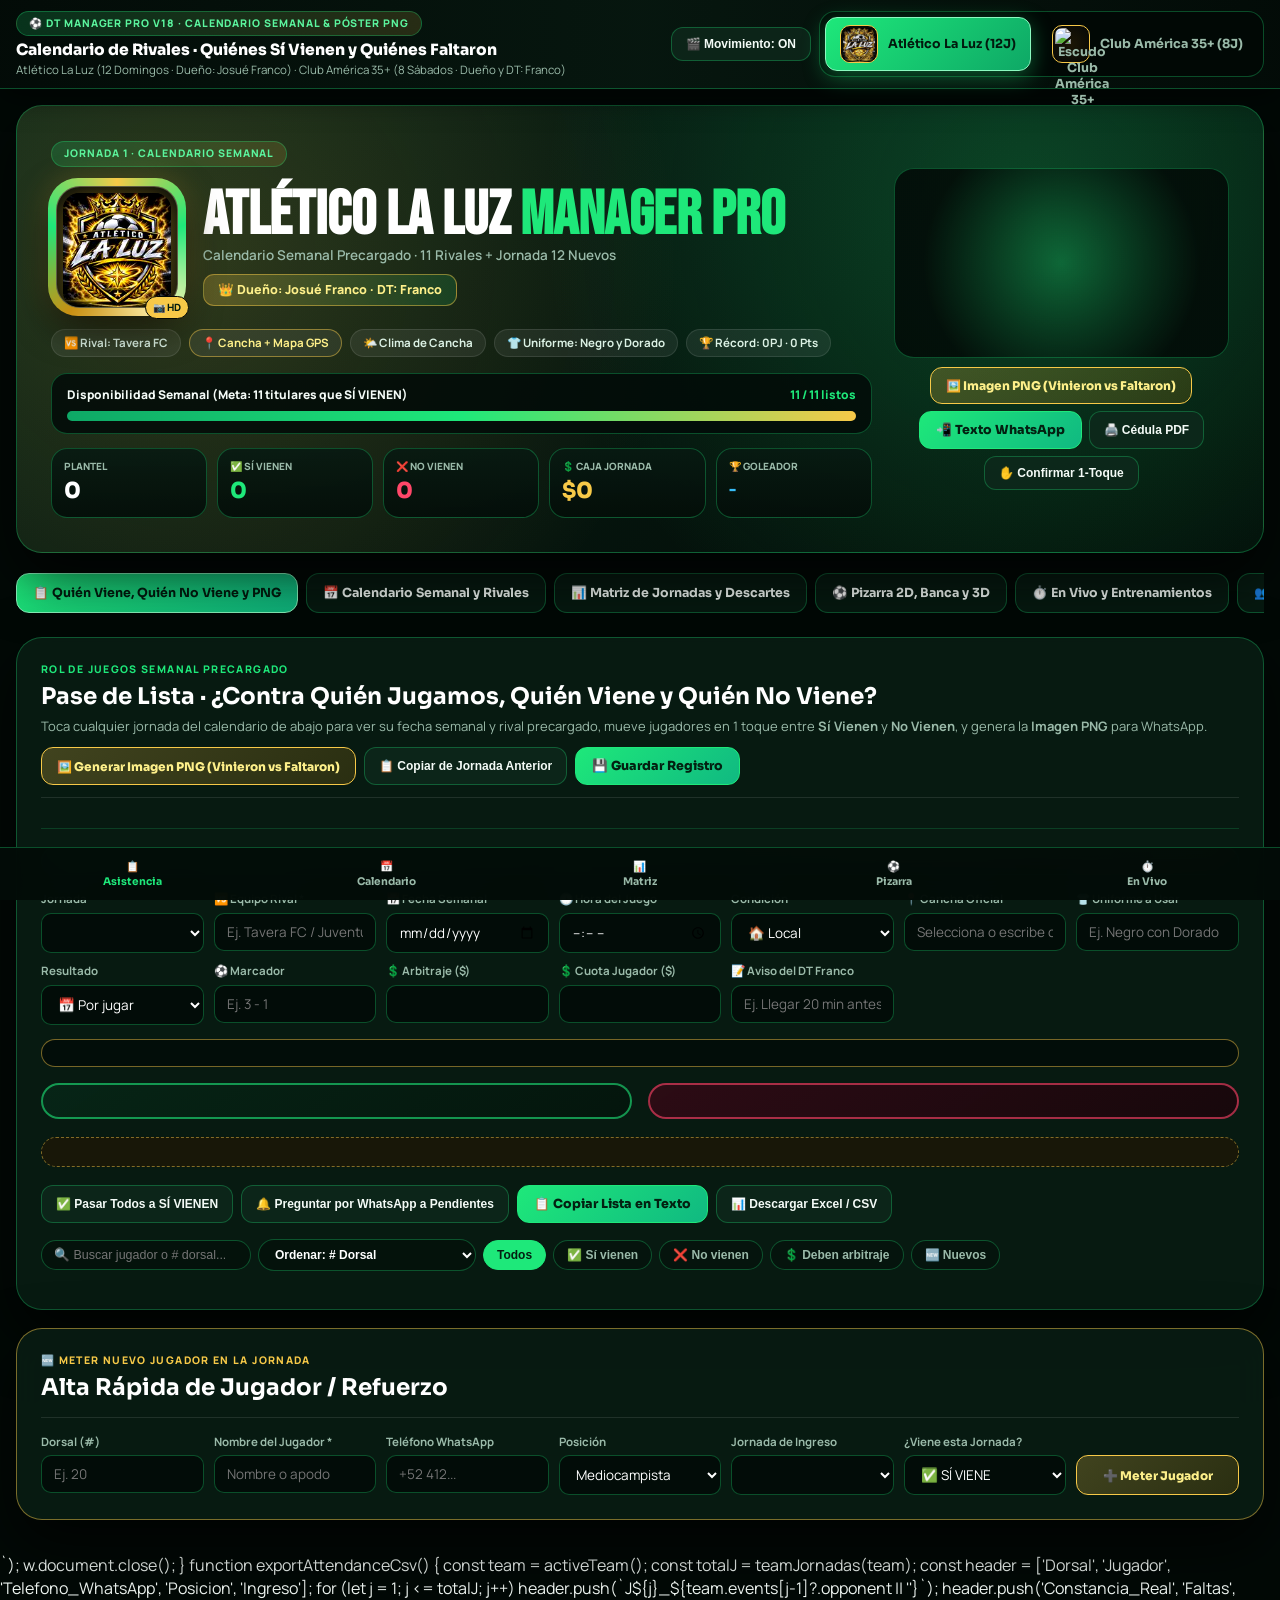
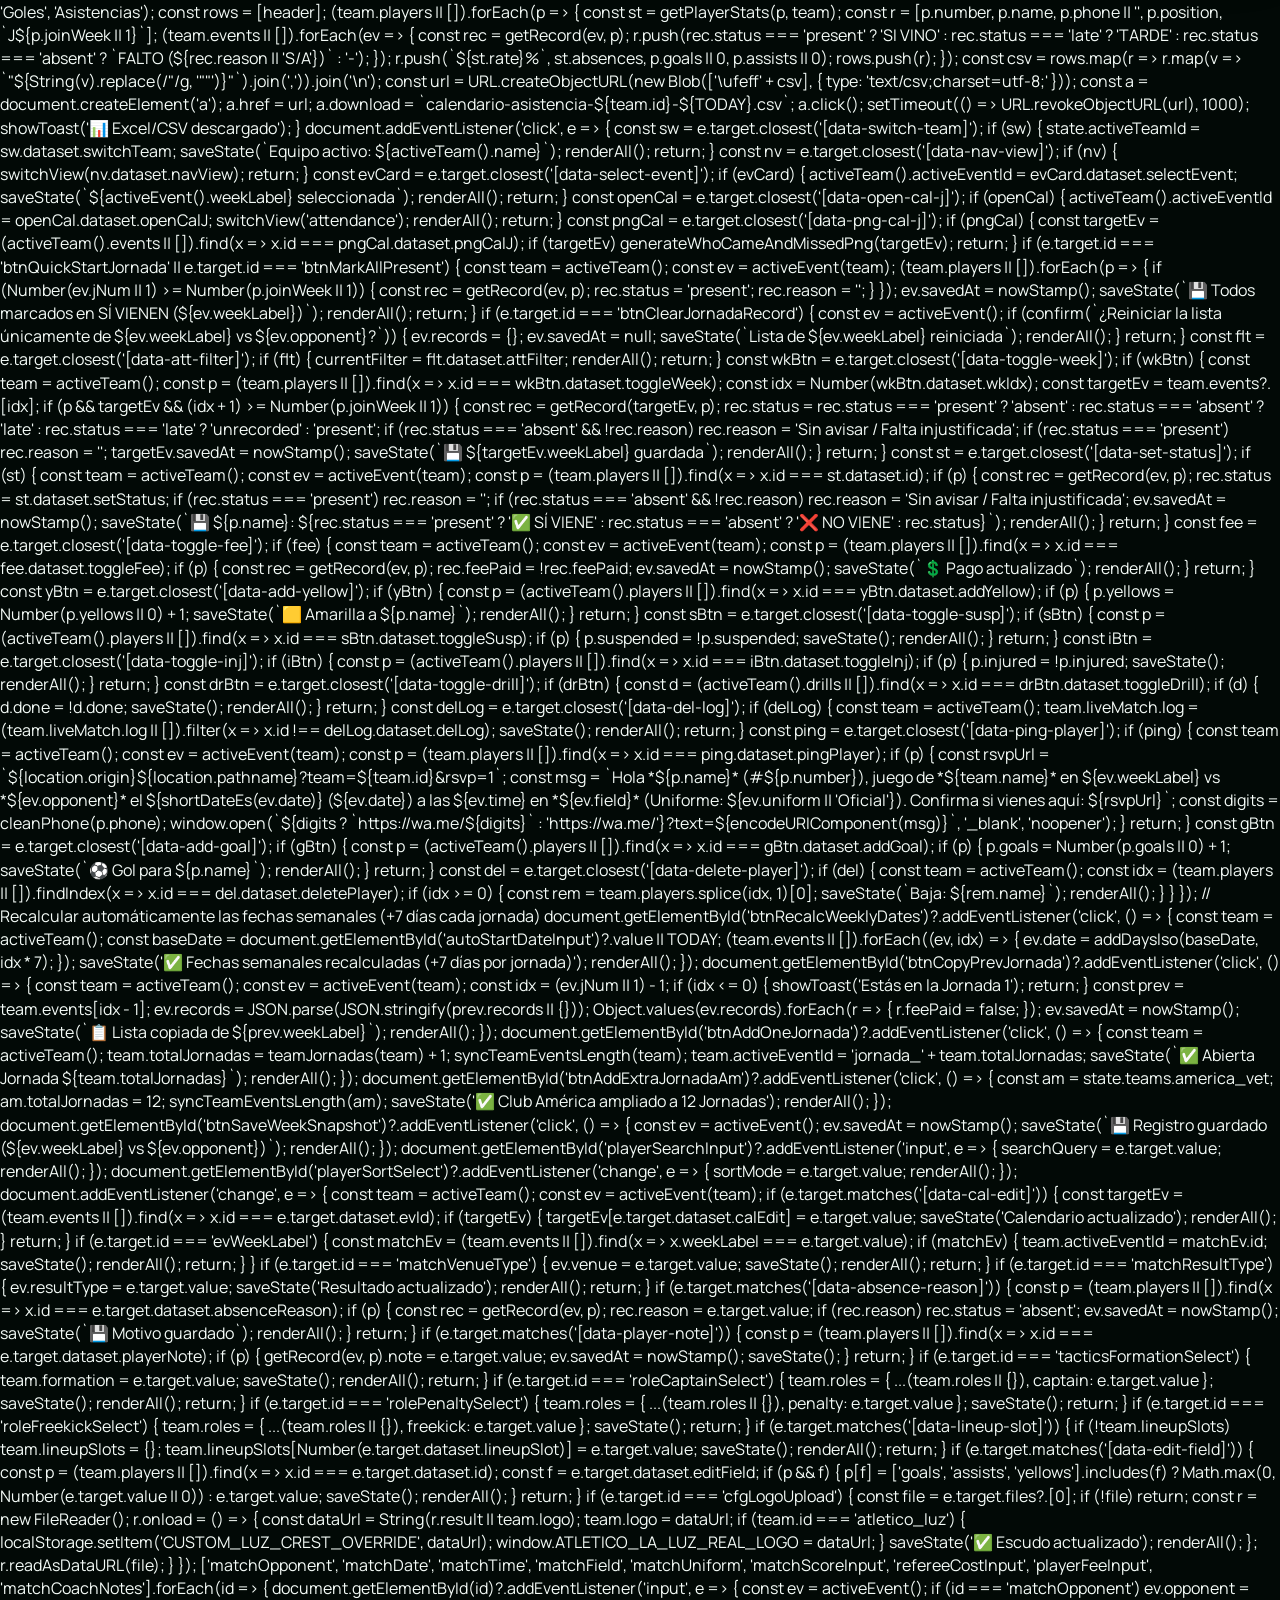
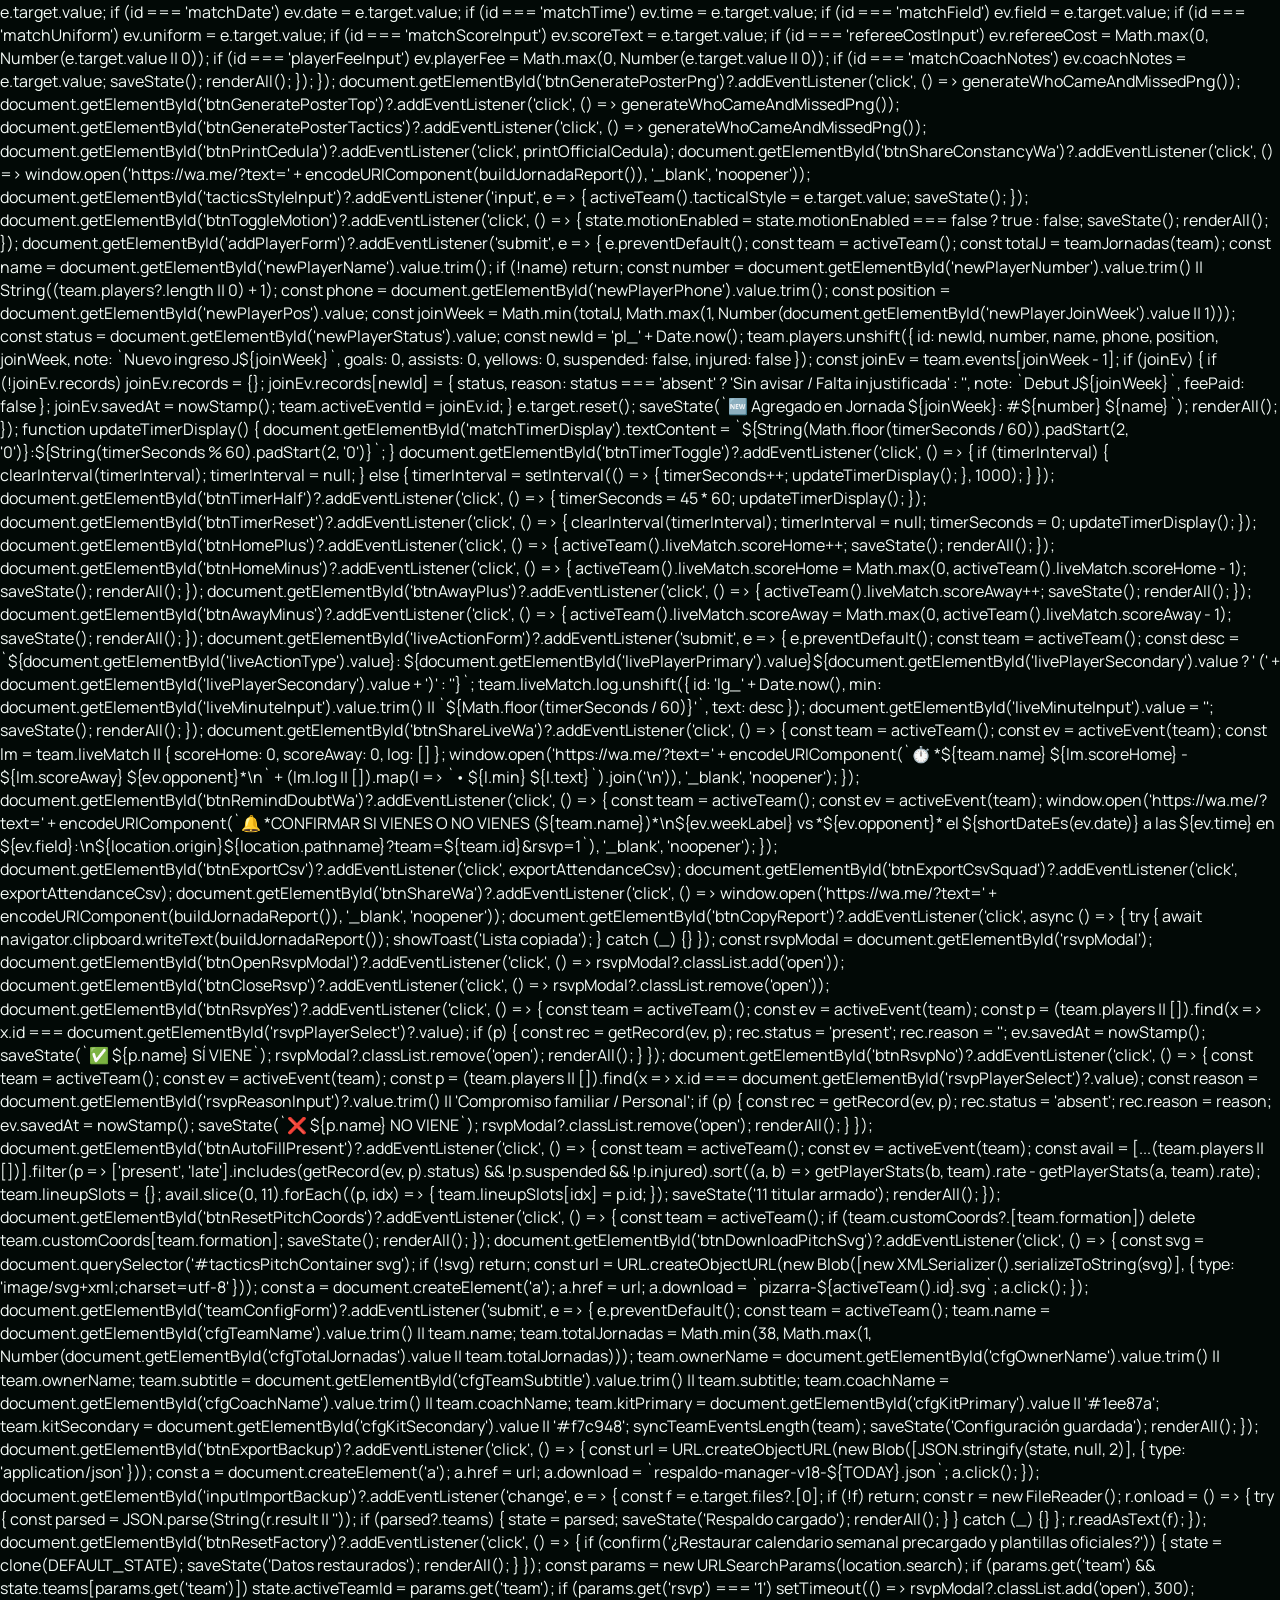
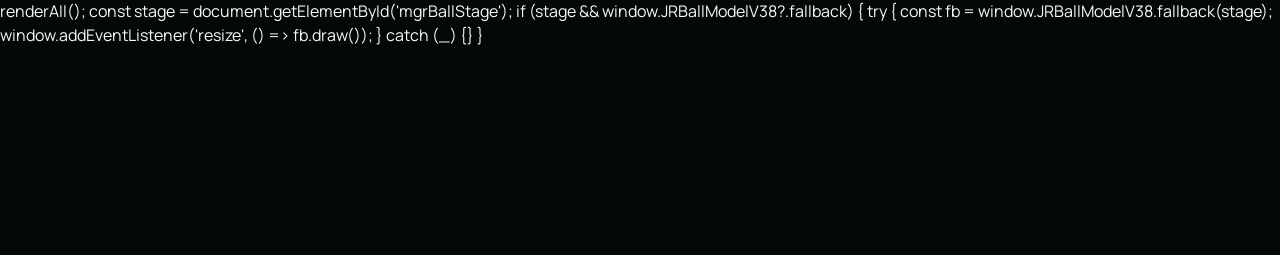
==== commit 841a4a6a: "Data: sync cedulas + keep FIX50 loader" ====
--- a/index.html
+++ b/index.html
@@ -1826,7 +1826,35 @@
         <body><h2>⚽ CÉDULA SEMANAL — ${esc(team.name.toUpperCase())}</h2>
         <p><b>${esc(ev.weekLabel)}</b> vs <b>${esc(ev.opponent)}</b> | Fecha: ${esc(ev.date)} ${esc(ev.time)} | Cancha: ${esc(ev.field)} | Uniforme: ${esc(ev.uniform || '-')} | DT: ${esc(team.coachName)}</p>
         <table><thead><tr><th>#</th><th>Jugador</th><th>Posición</th><th>¿Vino?</th><th>Motivo si faltó</th><th>Arbitraje</th></tr></thead><tbody>${rowsHtml}</tbody></table>
-        <script>window.onload=()=>window.print();<\/script></body></html>`);
+        <script>window.onload=()=>window.print();<\/script>
+<!-- JR_V38_FIX43_DIRECT -->
+<link rel="stylesheet" href="./assets/jr-v38-fix43-category-row.css?v=38-43-r2">
+<script defer src="./assets/jr-v38-fix43-category-row.js?v=38-43-r2"></script>
+
+
+<!-- JR_V38_FIX44_DIRECT -->
+<script defer src="./assets/jr-v38-fix44-category-replace.js?v=38-44-r1"></script>
+
+
+<!-- JR_V38_FIX45_DIRECT -->
+<link rel="stylesheet" href="./assets/jr-v38-fix45-stability.css?v=38-48-r1">
+<script defer src="./assets/jr-v38-fix45-stability.js?v=38-48-r1"></script>
+
+
+<!-- JR_V38_FIX48_DIRECT -->
+<link rel="stylesheet" href="./assets/jr-v38-fix48-america-card.css?v=38-51-r1">
+<script defer src="./assets/jr-v38-fix48-america-card.js?v=38-54"></script>
+
+
+<!-- JR_V38_FIX50_DIRECT -->
+<link rel="stylesheet" href="./assets/jr-v38-fix50-buttons.css?v=38-50-r1">
+<script defer src="./assets/jr-v38-fix50-buttons.js?v=38-50-r1"></script>
+
+
+<!-- JR_V38_FIX59_DIRECT -->
+<link rel="stylesheet" href="./assets/jr-v38-fix59.css?v=38-59">
+<script defer src="./assets/jr-v38-fix59.js?v=38-59"></script>
+</body></html>`);
       w.document.close();
     }
 
@@ -2168,5 +2196,33 @@
     const stage = document.getElementById('mgrBallStage');
     if (stage && window.JRBallModelV38?.fallback) { try { const fb = window.JRBallModelV38.fallback(stage); window.addEventListener('resize', () => fb.draw()); } catch (_) {} }
   </script>
+
+<!-- JR_V38_FIX43_DIRECT -->
+<link rel="stylesheet" href="./assets/jr-v38-fix43-category-row.css?v=38-43-r2">
+<script defer src="./assets/jr-v38-fix43-category-row.js?v=38-43-r2"></script>
+
+
+<!-- JR_V38_FIX44_DIRECT -->
+<script defer src="./assets/jr-v38-fix44-category-replace.js?v=38-44-r1"></script>
+
+
+<!-- JR_V38_FIX45_DIRECT -->
+<link rel="stylesheet" href="./assets/jr-v38-fix45-stability.css?v=38-48-r1">
+<script defer src="./assets/jr-v38-fix45-stability.js?v=38-48-r1"></script>
+
+
+<!-- JR_V38_FIX48_DIRECT -->
+<link rel="stylesheet" href="./assets/jr-v38-fix48-america-card.css?v=38-51-r1">
+<script defer src="./assets/jr-v38-fix48-america-card.js?v=38-54"></script>
+
+
+<!-- JR_V38_FIX50_DIRECT -->
+<link rel="stylesheet" href="./assets/jr-v38-fix50-buttons.css?v=38-50-r1">
+<script defer src="./assets/jr-v38-fix50-buttons.js?v=38-50-r1"></script>
+
+
+<!-- JR_V38_FIX59_DIRECT -->
+<link rel="stylesheet" href="./assets/jr-v38-fix59.css?v=38-59">
+<script defer src="./assets/jr-v38-fix59.js?v=38-59"></script>
 </body>
 </html>
--- a/assets/jr-v38-fix43-category-row.css
+++ b/assets/jr-v38-fix43-category-row.css
@@ -0,0 +1 @@
+/* Neutralizado para DT Manager Pro */
--- a/assets/jr-v38-fix45-stability.css
+++ b/assets/jr-v38-fix45-stability.css
@@ -0,0 +1 @@
+/* Neutralizado para DT Manager Pro */
--- a/assets/jr-v38-fix48-america-card.css
+++ b/assets/jr-v38-fix48-america-card.css
@@ -0,0 +1 @@
+/* Neutralizado para DT Manager Pro */
--- a/assets/jr-v38-fix50-buttons.css
+++ b/assets/jr-v38-fix50-buttons.css
@@ -0,0 +1 @@
+/* Neutralizado para DT Manager Pro */
--- a/assets/jr-v38-fix59.css
+++ b/assets/jr-v38-fix59.css
@@ -0,0 +1 @@
+/* Neutralizado para DT Manager Pro */
--- a/assets/jr-v38-fix43-category-row.css
+++ b/assets/jr-v38-fix43-category-row.css
@@ -0,0 +1 @@
+/* Neutralizado para DT Manager Pro */
--- a/assets/jr-v38-fix45-stability.css
+++ b/assets/jr-v38-fix45-stability.css
@@ -0,0 +1 @@
+/* Neutralizado para DT Manager Pro */
--- a/assets/jr-v38-fix48-america-card.css
+++ b/assets/jr-v38-fix48-america-card.css
@@ -0,0 +1 @@
+/* Neutralizado para DT Manager Pro */
--- a/assets/jr-v38-fix50-buttons.css
+++ b/assets/jr-v38-fix50-buttons.css
@@ -0,0 +1 @@
+/* Neutralizado para DT Manager Pro */
--- a/assets/jr-v38-fix59.css
+++ b/assets/jr-v38-fix59.css
@@ -0,0 +1 @@
+/* Neutralizado para DT Manager Pro */
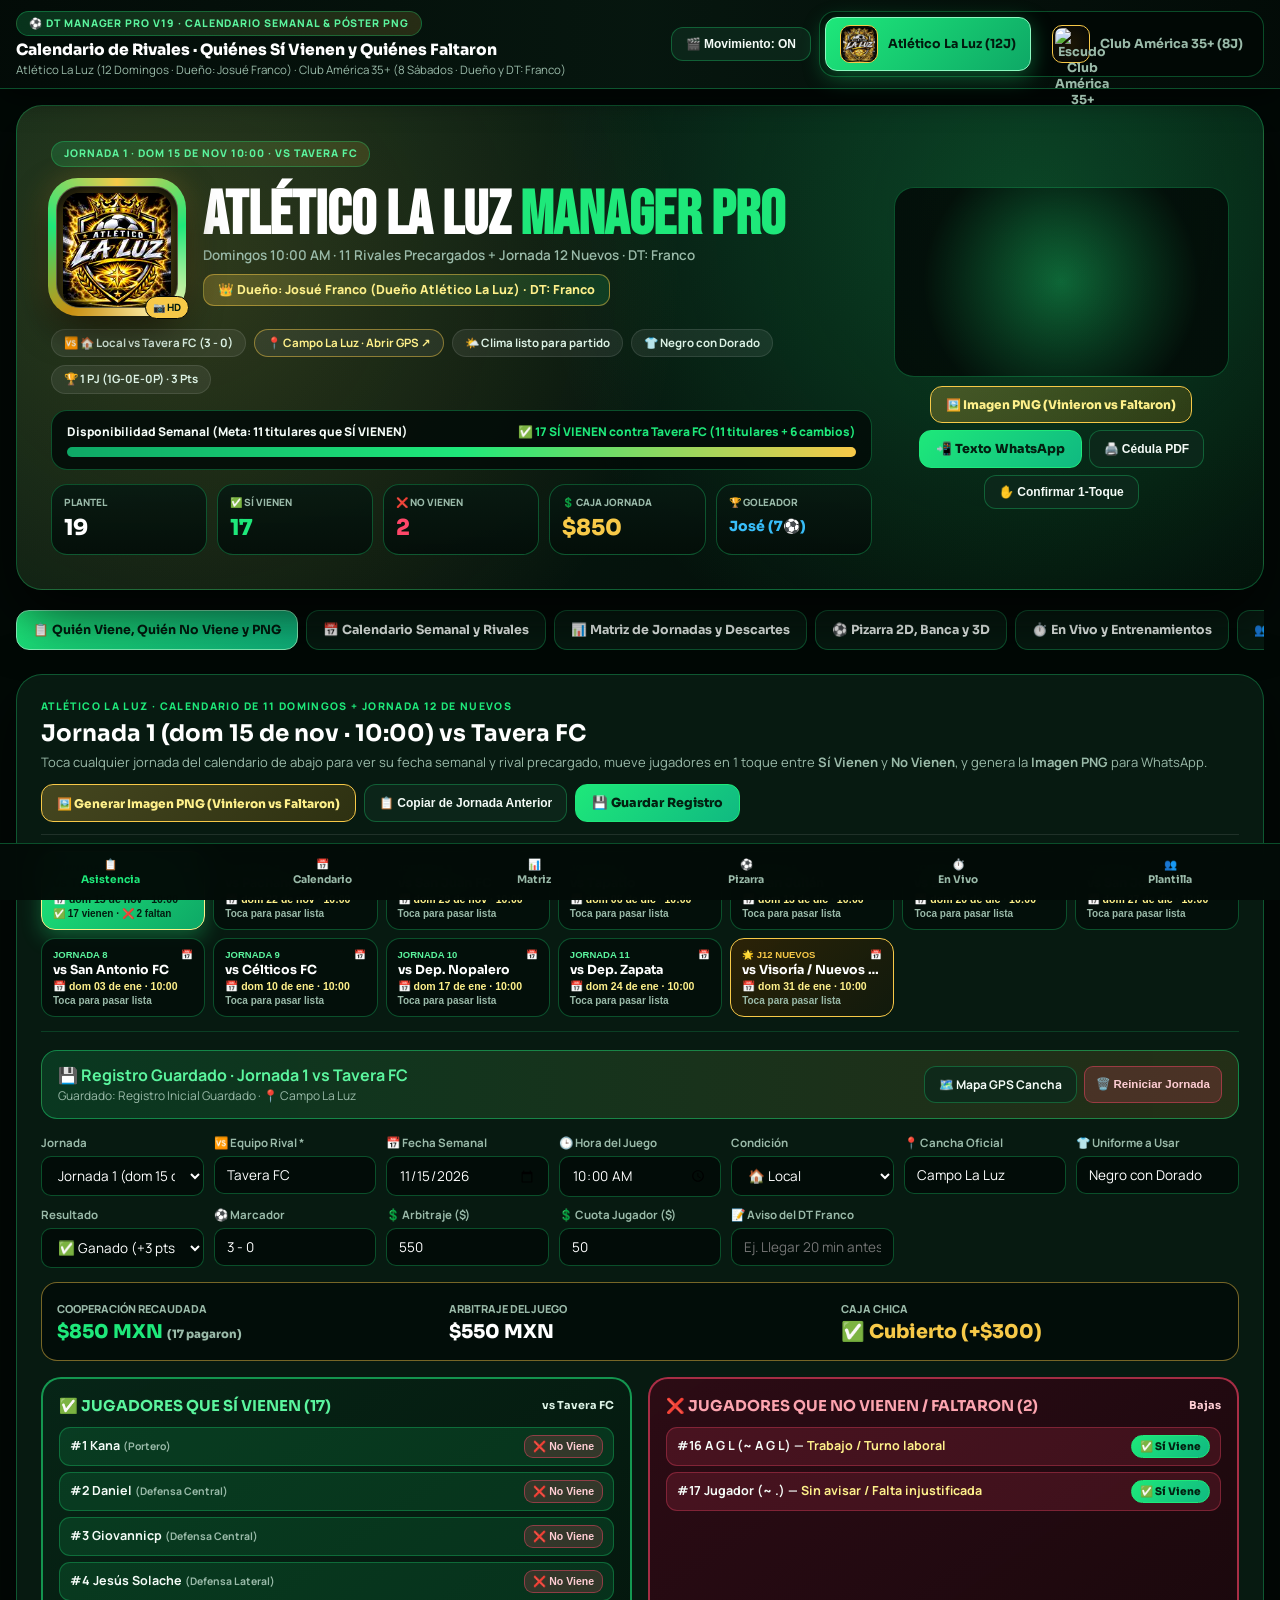
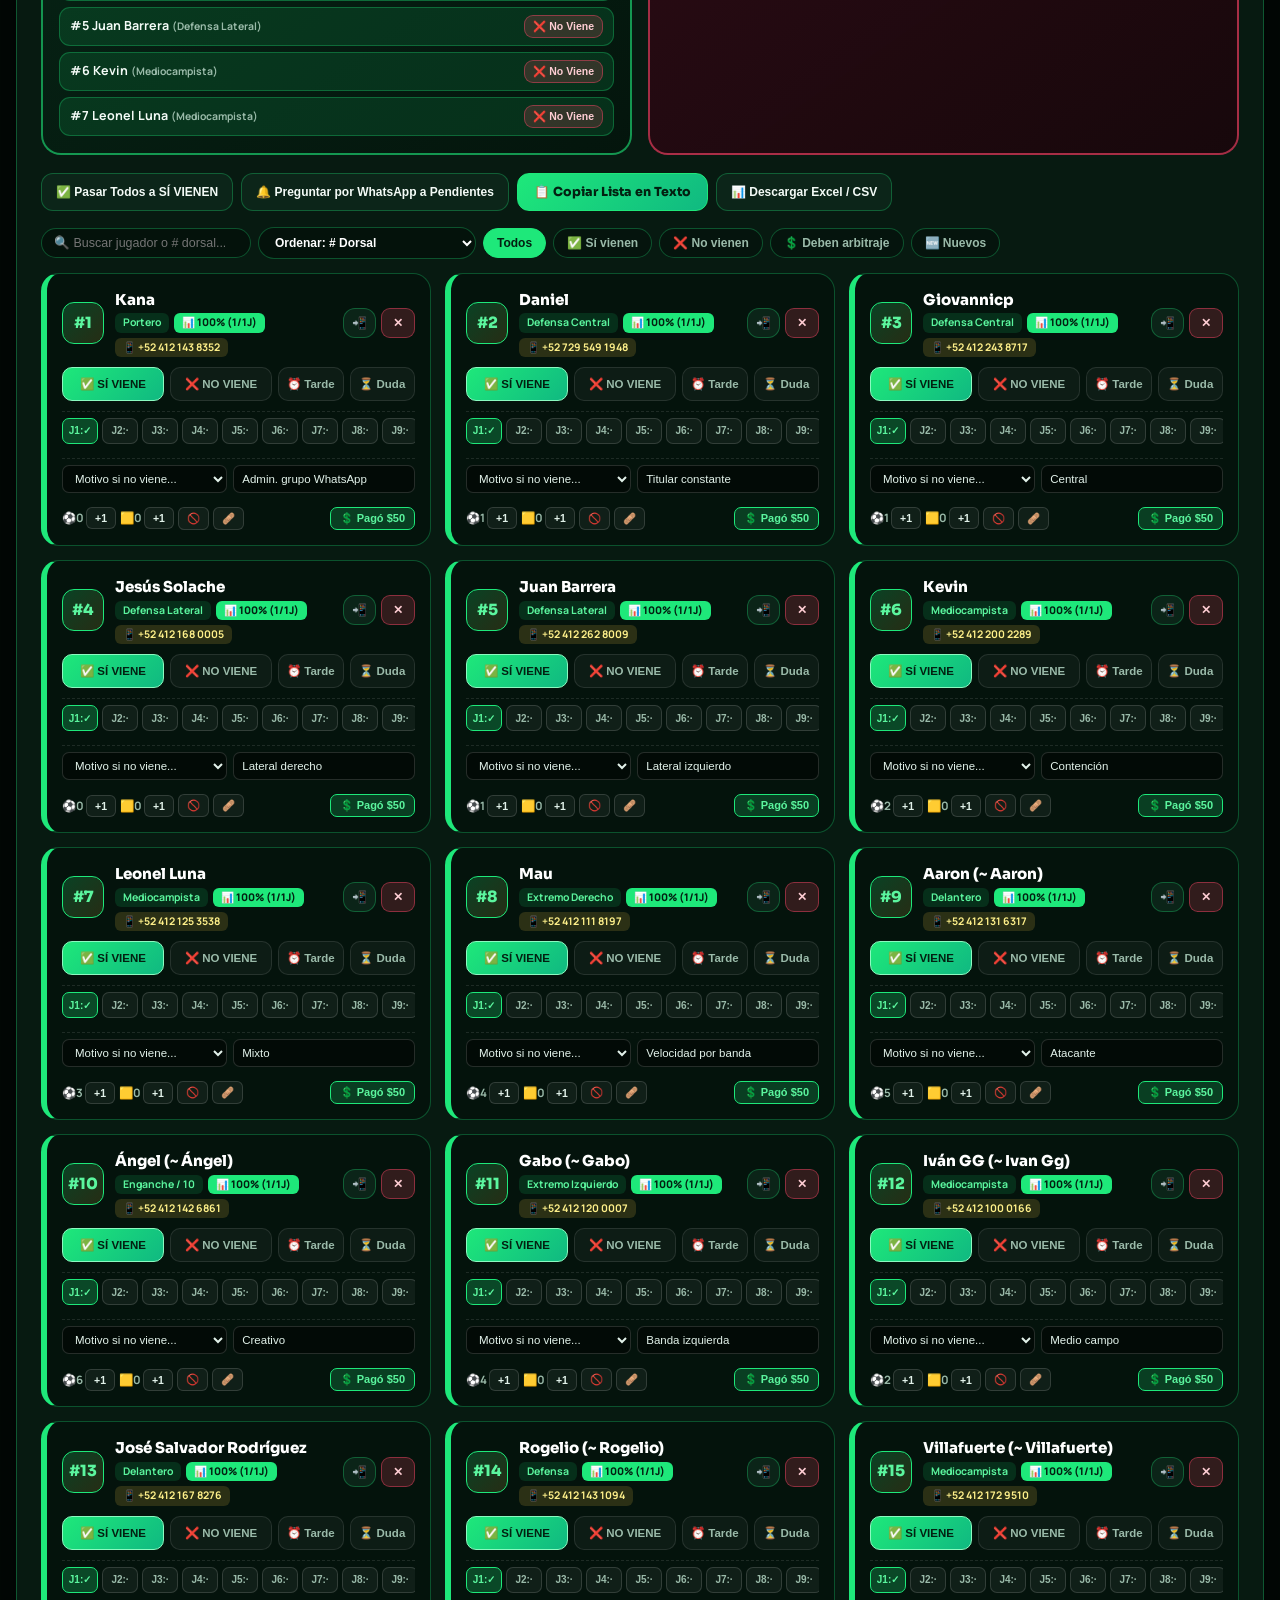
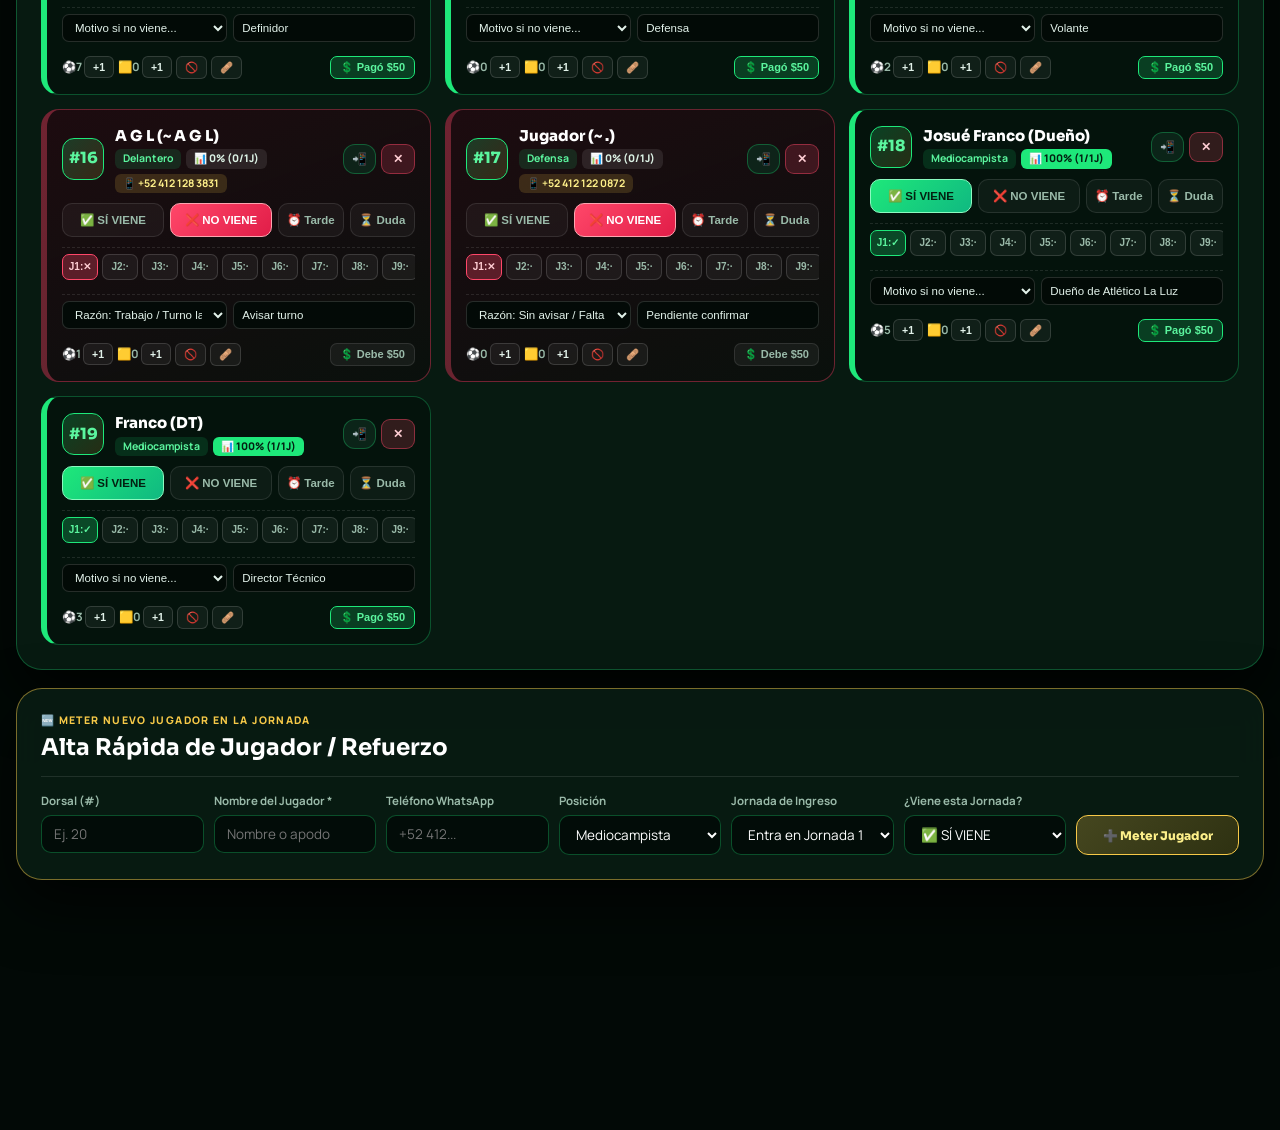
==== commit 8cf95887: "fix: extract all JS into external assets/dt-manager-v19.js to eliminate HTML script tag cutoff and f" ====
--- a/index.html
+++ b/index.html
@@ -4,7 +4,7 @@
   <meta charset="utf-8" />
   <meta name="viewport" content="width=device-width, initial-scale=1, viewport-fit=cover" />
   <meta name="theme-color" content="#04120b" />
-  <title>DT Manager Pro v18 · Calendario Semanal, Quién Viene / Quién Faltó &amp; Póster PNG</title>
+  <title>DT Manager Pro v19 · Atlético La Luz (12J) &amp; Club América Veteranos 35+ (8J)</title>
   <meta name="description" content="Control semanal con rivales y fechas precargadas, tablero interactivo de quiénes sí vienen y quiénes no vienen, generador PNG con escudo oficial, GPS de canchas y estadísticas." />
   <link rel="manifest" href="./manifest.webmanifest" />
   <link rel="icon" href="./icon.svg" type="image/svg+xml" />
@@ -34,10 +34,11 @@
       --radius-xl: 26px;
     }
     * { box-sizing: border-box; margin: 0; padding: 0; }
+    button, a, select, input, label { touch-action: manipulation; }
     html, body {
       min-height: 100vh; background-color: var(--bg-deep); color: var(--text-main);
       font-family: 'Manrope', system-ui, sans-serif; line-height: 1.45;
-      padding-bottom: 104px; overflow-x: hidden; scroll-behavior: smooth;
+      padding-bottom: 108px; overflow-x: hidden; scroll-behavior: smooth;
     }
     .motion-bg-layer {
       position: fixed; inset: 0; z-index: -2; overflow: hidden; pointer-events: none;
@@ -74,12 +75,12 @@
     .team-btn {
       display: flex; align-items: center; gap: 10px; padding: 7px 14px; border-radius: 12px;
       border: 1px solid transparent; background: transparent; color: var(--text-muted);
-      font-family: 'Sora', sans-serif; font-size: 12.5px; font-weight: 700; cursor: pointer; transition: 0.22s;
+      font-family: 'Sora', sans-serif; font-size: 12.5px; font-weight: 700; cursor: pointer; transition: 0.2s;
     }
     .team-btn-crest {
       width: 38px; height: 38px; border-radius: 10px; padding: 2px;
       background: radial-gradient(circle, #1c1605 0%, #050806 100%);
-      border: 1.5px solid var(--gold); display: grid; place-items: center; flex-shrink: 0;
+      border: 1.5px solid var(--gold); display: grid; place-items: center; flex-shrink: 0; pointer-events: none;
     }
     .team-btn-crest img { width: 100%; height: 100%; object-fit: contain; border-radius: 7px; }
     .team-btn.active { background: linear-gradient(135deg, #1ee87a 0%, #0ea866 100%); color: #021a0e; border-color: #8bfac0; box-shadow: 0 6px 22px rgba(30, 232, 122, 0.36); }
@@ -154,7 +155,7 @@
     .kpi.pts strong { color: var(--info); }
     .ball-stage { width: 100%; height: 190px; border-radius: 20px; border: 1px solid var(--border-green); background: radial-gradient(circle, rgba(30, 232, 122, 0.24), rgba(3, 12, 8, 0.9) 72%); overflow: hidden; }
 
-    .tabs { display: flex; gap: 8px; overflow-x: auto; padding-bottom: 6px; margin-bottom: 18px; }
+    .tabs { display: flex; gap: 8px; overflow-x: auto; padding-bottom: 6px; margin-bottom: 18px; scroll-margin-top: 78px; }
     .tab-btn { display: inline-flex; align-items: center; gap: 7px; padding: 11px 16px; border-radius: 13px; border: 1px solid var(--border-green); background: var(--bg-card); color: var(--text-main); font-family: 'Sora', sans-serif; font-size: 12.5px; font-weight: 700; cursor: pointer; white-space: nowrap; }
     .tab-btn.active { background: linear-gradient(135deg, #1ee87a, #10b981); color: #031d10; border-color: #8bfac0; }
     .view { display: none; }
@@ -166,24 +167,23 @@
     .panel-head p { color: var(--text-muted); font-size: 13px; margin-top: 3px; }
 
     .btn-green { display: inline-flex; align-items: center; justify-content: center; gap: 6px; padding: 10px 16px; border-radius: 12px; border: 1px solid var(--green-electric); background: linear-gradient(135deg, #1ee87a, #10b981); color: #032011; font-family: 'Sora', sans-serif; font-size: 12.5px; font-weight: 800; cursor: pointer; text-decoration: none; }
-    .btn-ghost { display: inline-flex; align-items: center; justify-content: center; gap: 6px; padding: 9px 14px; border-radius: 12px; border: 1px solid var(--border-green); background: rgba(14, 40, 28, 0.8); color: var(--text-main); font-size: 12px; font-weight: 700; cursor: pointer; text-decoration: none; }
-    .btn-gold { display: inline-flex; align-items: center; justify-content: center; gap: 6px; padding: 10px 15px; border-radius: 12px; border: 1px solid var(--gold); background: linear-gradient(135deg, rgba(247, 201, 72, 0.24), rgba(201, 144, 18, 0.18)); color: #fef08a; font-family: 'Sora', sans-serif; font-size: 12px; font-weight: 800; cursor: pointer; text-decoration: none; }
-    .btn-danger { display: inline-flex; align-items: center; justify-content: center; gap: 5px; padding: 7px 11px; border-radius: 9px; border: 1px solid rgba(255, 71, 105, 0.45); background: rgba(255, 71, 105, 0.15); color: #fecdd3; font-size: 11.5px; font-weight: 700; cursor: pointer; }
-
-    /* TIRA DEL CALENDARIO SEMANAL CON FECHA Y RIVAL */
+    .btn-green:active, .btn-gold:active, .btn-ghost:active, .btn-danger:active { transform: scale(0.97); }
+    .btn-ghost { display: inline-flex; align-items: center; justify-content: center; gap: 6px; padding: 9px 14px; border-radius: 12px; border: 1px solid var(--border-green); background: rgba(14, 40, 28, 0.85); color: var(--text-main); font-size: 12px; font-weight: 700; cursor: pointer; text-decoration: none; }
+    .btn-gold { display: inline-flex; align-items: center; justify-content: center; gap: 6px; padding: 10px 15px; border-radius: 12px; border: 1px solid var(--gold); background: linear-gradient(135deg, rgba(247, 201, 72, 0.26), rgba(201, 144, 18, 0.2)); color: #fef08a; font-family: 'Sora', sans-serif; font-size: 12px; font-weight: 800; cursor: pointer; text-decoration: none; }
+    .btn-danger { display: inline-flex; align-items: center; justify-content: center; gap: 5px; padding: 7px 11px; border-radius: 9px; border: 1px solid rgba(255, 71, 105, 0.45); background: rgba(255, 71, 105, 0.18); color: #fecdd3; font-size: 11.5px; font-weight: 700; cursor: pointer; }
+
     .jornadas-bar { display: grid; grid-template-columns: repeat(auto-fill, minmax(150px, 1fr)); gap: 8px; margin-bottom: 18px; padding-bottom: 14px; border-bottom: 1px solid rgba(30, 232, 122, 0.18); }
-    .j-pill { padding: 10px 11px; border-radius: 14px; border: 1px solid var(--border-green); background: rgba(4, 15, 10, 0.92); color: var(--text-main); cursor: pointer; text-align: left; transition: 0.18s; }
+    .j-pill { padding: 10px 11px; border-radius: 14px; border: 1px solid var(--border-green); background: rgba(4, 15, 10, 0.92); color: var(--text-main); cursor: pointer; text-align: left; transition: 0.16s; }
     .j-pill.extra-new { border-color: var(--gold); background: linear-gradient(135deg, rgba(46, 35, 6, 0.92), rgba(18, 26, 12, 0.95)); }
     .j-pill.is-saved { border-color: rgba(30, 232, 122, 0.65); }
-    .j-pill small { display: flex; justify-content: space-between; font-size: 9.5px; font-weight: 800; color: var(--green-neon); text-transform: uppercase; }
+    .j-pill small { display: flex; justify-content: space-between; font-size: 9.5px; font-weight: 800; color: var(--green-neon); text-transform: uppercase; pointer-events: none; }
     .j-pill.extra-new small { color: var(--gold); }
-    .j-pill strong { display: block; font-family: 'Sora', sans-serif; font-size: 12.5px; margin: 2px 0; color: #fff; white-space: nowrap; overflow: hidden; text-overflow: ellipsis; }
-    .j-pill .j-date-lbl { display: block; font-size: 10.5px; color: #fef08a; font-weight: 700; }
-    .j-pill .j-mini-stat { display: block; font-size: 10px; color: var(--text-muted); font-weight: 700; margin-top: 2px; }
+    .j-pill strong { display: block; font-family: 'Sora', sans-serif; font-size: 12.5px; margin: 2px 0; color: #fff; white-space: nowrap; overflow: hidden; text-overflow: ellipsis; pointer-events: none; }
+    .j-pill .j-date-lbl { display: block; font-size: 10.5px; color: #fef08a; font-weight: 700; pointer-events: none; }
+    .j-pill .j-mini-stat { display: block; font-size: 10px; color: var(--text-muted); font-weight: 700; margin-top: 2px; pointer-events: none; }
     .j-pill.active { background: linear-gradient(135deg, #1ee87a 0%, #0ea866 100%); border-color: #fef08a; box-shadow: 0 8px 20px rgba(30, 232, 122, 0.32); }
     .j-pill.active small, .j-pill.active strong, .j-pill.active .j-date-lbl, .j-pill.active .j-mini-stat { color: #031c10; }
 
-    /* MÓDULO INTERACTIVO PRINCIPAL: JUGADORES QUE SÍ VIENEN vs JUGADORES QUE NO VIENEN */
     .split-who-comes { display: grid; grid-template-columns: 1fr 1fr; gap: 16px; margin-bottom: 18px; }
     .comes-box { background: linear-gradient(145deg, rgba(7, 38, 23, 0.94), rgba(4, 21, 13, 0.96)); border: 2px solid rgba(30, 232, 122, 0.6); border-radius: 20px; padding: 16px; }
     .comes-box h4 { color: var(--green-neon); font-family: 'Sora', sans-serif; font-size: 15px; margin-bottom: 10px; display: flex; justify-content: space-between; align-items: center; }
@@ -194,7 +194,6 @@
     .roster-row-no { display: flex; justify-content: space-between; align-items: center; gap: 8px; padding: 7px 10px; border-radius: 11px; background: rgba(255, 71, 105, 0.14); border: 1px solid rgba(255, 71, 105, 0.32); font-size: 12.5px; font-weight: 700; }
     .pending-box { background: rgba(28, 24, 8, 0.85); border: 1px dashed var(--border-gold); border-radius: 18px; padding: 14px 16px; margin-bottom: 18px; }
 
-    /* TABLA DEL CALENDARIO SEMANAL DE PARTIDOS */
     .cal-grid { display: grid; grid-template-columns: repeat(auto-fill, minmax(310px, 1fr)); gap: 14px; }
     .cal-card { background: var(--bg-card-strong); border: 1px solid var(--border-green); border-radius: 18px; padding: 16px; display: flex; flex-direction: column; gap: 10px; }
     .cal-card.current-j { border: 2px solid var(--gold); box-shadow: 0 0 24px rgba(247, 201, 72, 0.22); }
@@ -248,7 +247,7 @@
     .p-foot { display: flex; align-items: center; justify-content: space-between; gap: 6px; font-size: 11.5px; color: var(--text-muted); padding-top: 4px; flex-wrap: wrap; }
     .fee-btn { padding: 4px 9px; border-radius: 7px; border: 1px solid var(--border-subtle); background: rgba(255,255,255,0.05); color: var(--text-muted); font-size: 11px; font-weight: 700; cursor: pointer; }
     .fee-btn.paid { background: rgba(30, 232, 122, 0.2); border-color: var(--green-electric); color: var(--green-neon); }
-    .disc-btn { padding: 3px 7px; border-radius: 6px; border: 1px solid rgba(255,255,255,0.14); background: rgba(255,255,255,0.05); color: #e2f2ea; font-size: 10.5px; font-weight: 800; cursor: pointer; }
+    .disc-btn { padding: 4px 8px; border-radius: 6px; border: 1px solid rgba(255,255,255,0.14); background: rgba(255,255,255,0.05); color: #e2f2ea; font-size: 10.5px; font-weight: 800; cursor: pointer; }
     .disc-btn.active-susp { background: rgba(255,71,105,0.3); border-color: var(--danger); color: #ffe4e6; }
     .disc-btn.active-inj { background: rgba(251,191,36,0.28); border-color: var(--warning); color: #fef08a; }
     .wk-btn { width: 32px; height: 30px; border-radius: 8px; border: 1px solid rgba(255,255,255,0.14); background: rgba(255,255,255,0.04); color: #9abaa9; font-size: 11.5px; cursor: pointer; padding: 0; }
@@ -279,16 +278,16 @@
     .drill-card { padding: 14px; border-radius: 15px; border: 1px solid var(--border-green); background: rgba(5, 18, 12, 0.88); display: flex; flex-direction: column; gap: 8px; }
     .drill-card.done { border-color: var(--green-electric); background: rgba(30, 232, 122, 0.12); }
 
-    /* MODALES: RSVP Y VISTA PREVIA DE IMAGEN PNG DE QUIÉNES VINIERON Y QUIÉNES FALTARON */
     .rsvp-modal { position: fixed; inset: 0; z-index: 300; background: rgba(2, 8, 5, 0.9); backdrop-filter: blur(14px); display: none; place-items: center; padding: 14px; overflow-y: auto; }
     .rsvp-modal.open { display: grid; }
     .rsvp-dialog { width: 100%; max-width: 520px; background: #071d13; border: 2px solid var(--green-electric); border-radius: 22px; padding: 20px; box-shadow: var(--shadow-xl); }
     .png-preview-img { width: 100%; height: auto; border-radius: 14px; border: 1px solid var(--border-gold); margin: 10px 0 14px; display: block; }
 
-    .bottom-nav { position: fixed; bottom: 0; left: 0; right: 0; z-index: 120; background: rgba(3, 12, 8, 0.96); backdrop-filter: blur(16px); border-top: 1px solid var(--border-green); display: flex; justify-content: space-around; padding: 8px 6px; }
-    .bottom-nav button { flex: 1; display: flex; flex-direction: column; align-items: center; gap: 2px; padding: 4px; background: transparent; border: 0; color: var(--text-muted); font-family: 'Sora', sans-serif; font-size: 10.5px; font-weight: 700; cursor: pointer; }
+    .bottom-nav { position: fixed; bottom: 0; left: 0; right: 0; z-index: 150; background: rgba(3, 12, 8, 0.98); backdrop-filter: blur(16px); border-top: 1px solid var(--border-green); display: flex; justify-content: space-around; padding: 8px 4px; }
+    .bottom-nav button { flex: 1; display: flex; flex-direction: column; align-items: center; gap: 2px; padding: 6px 2px; background: transparent; border: 0; color: var(--text-muted); font-family: 'Sora', sans-serif; font-size: 10.5px; font-weight: 700; cursor: pointer; }
+    .bottom-nav button span { pointer-events: none; }
     .bottom-nav button.active { color: var(--green-electric); }
-    .toast { position: fixed; bottom: 82px; right: 16px; z-index: 200; background: #0b2e1d; border: 1px solid var(--green-electric); color: #fff; padding: 11px 16px; border-radius: 12px; font-size: 12.5px; font-weight: 700; opacity: 0; pointer-events: none; transition: 0.2s; }
+    .toast { position: fixed; bottom: 84px; right: 16px; z-index: 250; background: #0b2e1d; border: 1px solid var(--green-electric); color: #fff; padding: 11px 16px; border-radius: 12px; font-size: 12.5px; font-weight: 700; opacity: 0; pointer-events: none; transition: 0.2s; }
     .toast.show { opacity: 1; }
     @media (max-width: 860px) {
       .hero-grid, .tactics-layout, .scoreboard-box, .split-who-comes { grid-template-columns: 1fr; }
@@ -305,12 +304,11 @@
   </div>
   <div class="pitch-grid-overlay" aria-hidden="true"></div>
 
-  <!-- MODAL DE IMAGEN PNG GENERADA: QUIÉNES SÍ VINIERON Y QUIÉNES FALTARON -->
   <div id="pngModal" class="rsvp-modal" role="dialog" aria-modal="true" aria-labelledby="pngModalTitle">
     <div class="rsvp-dialog">
       <span class="badge-coach">🖼️ REPORTE OFICIAL PNG · VINIERON VS FALTARON</span>
       <h3 id="pngModalTitle" style="font-family:'Sora',sans-serif;font-size:18px;margin:8px 0 4px;color:#fff">Imagen Lista para Enviar al Grupo de WhatsApp</h3>
-      <p style="font-size:12px;color:var(--text-muted)">Incluye escudo oficial, jornada, fecha semanal, rival, cancha, lista de quienes sí vinieron y quienes faltaron.</p>
+      <p style="font-size:12px;color:var(--text-muted)">Incluye escudo oficial, jornada, fecha semanal, rival, cancha, quiénes sí vinieron y quiénes faltaron.</p>
       <img id="pngPreviewElement" class="png-preview-img" alt="Vista previa PNG" />
       <div style="display:grid;grid-template-columns:1fr 1fr;gap:10px;margin-bottom:10px">
         <button type="button" class="btn-green" id="btnShareNativePng">📤 Compartir a WhatsApp</button>
@@ -320,7 +318,6 @@
     </div>
   </div>
 
-  <!-- MODAL DE CONFIRMACIÓN RÁPIDA EN 1 TOQUE -->
   <div id="rsvpModal" class="rsvp-modal" role="dialog" aria-modal="true" aria-labelledby="rsvpTitle">
     <div class="rsvp-dialog">
       <span class="badge-coach">📲 CONFIRMAR ASISTENCIA DE LA JORNADA</span>
@@ -336,14 +333,13 @@
     </div>
   </div>
 
-  <!-- DATALISTS DE RIVALES Y CANCHAS REALES PRECARGADAS -->
   <datalist id="rivalsDatalist"></datalist>
   <datalist id="fieldsDatalist"></datalist>
 
   <header class="topbar">
     <div class="topbar-inner">
       <div>
-        <span class="badge-coach">⚽ DT MANAGER PRO V18 · CALENDARIO SEMANAL &amp; PÓSTER PNG</span>
+        <span class="badge-coach">⚽ DT MANAGER PRO V19 · CALENDARIO SEMANAL &amp; PÓSTER PNG</span>
         <div class="brand-title" style="margin-top:3px">Calendario de Rivales · Quiénes Sí Vienen y Quiénes Faltaron</div>
         <div class="brand-sub">Atlético La Luz (12 Domingos · Dueño: Josué Franco) · Club América 35+ (8 Sábados · Dueño y DT: Franco)</div>
       </div>
@@ -435,7 +431,7 @@
       </div>
     </section>
 
-    <nav class="tabs">
+    <nav id="mainTabsNav" class="tabs">
       <button type="button" class="tab-btn active" data-nav-view="attendance">📋 Quién Viene, Quién No Viene y PNG</button>
       <button type="button" class="tab-btn" data-nav-view="calendar">📅 Calendario Semanal y Rivales</button>
       <button type="button" class="tab-btn" data-nav-view="constancy">📊 Matriz de Jornadas y Descartes</button>
@@ -445,9 +441,7 @@
       <button type="button" class="tab-btn" data-nav-view="settings">⚙️ Ajustes y Respaldo</button>
     </nav>
 
-    <!-- VISTA 1: JUGADORES QUE SÍ VIENEN vs JUGADORES QUE NO VIENEN + REGISTRO SEMANAL -->
     <section id="view-attendance" class="view active">
-
       <div class="panel">
         <div class="panel-head">
           <div>
@@ -462,12 +456,9 @@
           </div>
         </div>
 
-        <!-- TIRA SEMANAL CON FECHA Y RIVAL DE CADA JORNADA -->
         <div id="jornadasStrip" class="jornadas-bar" aria-label="Calendario semanal por jornada"></div>
-
         <div id="savedStatusBanner" class="saved-status-bar"></div>
 
-        <!-- DATOS DEL JUEGO SEMANAL: RIVAL, FECHA, HORA, LOCAL/VISITA, CANCHA GPS Y UNIFORME -->
         <div class="form-grid">
           <div class="field"><label for="evWeekLabel">Jornada</label><select id="evWeekLabel"></select></div>
           <div class="field"><label for="matchOpponent">🆚 Equipo Rival *</label><input id="matchOpponent" list="rivalsDatalist" type="text" placeholder="Ej. Tavera FC / Juventus..." /></div>
@@ -499,13 +490,11 @@
 
         <div id="cashSummaryBox" class="cash-box"></div>
 
-        <!-- TABLERO INTERACTIVO DIRECTO: JUGADORES QUE SÍ VIENEN vs JUGADORES QUE NO VIENEN -->
         <div class="split-who-comes">
           <div id="whoComesBanner" class="comes-box"></div>
           <div id="whoNotComesBanner" class="not-comes-box"></div>
         </div>
 
-        <!-- JUGADORES PENDIENTES DE CONFIRMAR EN LA SEMANA (1 TOQUE PARA PASAR A SÍ VIENE O NO VIENE) -->
         <div id="pendingConfirmBox" class="pending-box"></div>
 
         <div style="display:flex;gap:8px;flex-wrap:wrap;margin-bottom:16px">
@@ -533,7 +522,6 @@
         <div id="attendancePlayersGrid" class="players-grid"></div>
       </div>
 
-      <!-- ALTA RÁPIDA DE NUEVOS JUGADORES -->
       <div id="altaNuevoJugadorPanel" class="panel" style="border-color:var(--border-gold)">
         <div class="panel-head">
           <div>
@@ -563,12 +551,11 @@
               <option value="late">⏰ Llega tarde</option>
             </select>
           </div>
-          <div class="field" style="justify-content:flex-end"><button type="submit" class="btn-gold" style="height:40px">➕ Meter Jugador</button></div>
+          <div class="field" style="justify-content:flex-end"><button type="submit" id="btnSubmitNewPlayer" class="btn-gold" style="height:40px">➕ Meter Jugador</button></div>
         </form>
       </div>
     </section>
 
-    <!-- VISTA 2: CALENDARIO SEMANAL COMPLETO DE RIVALES, FECHAS Y UBICACIONES GPS -->
     <section id="view-calendar" class="view">
       <div class="panel">
         <div class="panel-head">
@@ -587,7 +574,6 @@
       </div>
     </section>
 
-    <!-- VISTA 3: MATRIZ COMPLETA DE JORNADAS Y DESCARTES -->
     <section id="view-constancy" class="view">
       <div class="panel">
         <div class="panel-head">
@@ -608,7 +594,6 @@
       </div>
     </section>
 
-    <!-- VISTA 4: PIZARRA TÁCTICA 2D + BANCA + 3D -->
     <section id="view-tactics" class="view">
       <div class="panel">
         <div class="panel-head">
@@ -660,7 +645,6 @@
       </div>
     </section>
 
-    <!-- VISTA 5: PARTIDO EN VIVO Y ENTRENAMIENTOS -->
     <section id="view-matchlive" class="view">
       <div class="panel">
         <div class="panel-head">
@@ -718,7 +702,6 @@
       </div>
     </section>
 
-    <!-- VISTA 6: PLANTILLA COMPLETA, LÍDERES DE GOLEO Y TELÉFONOS -->
     <section id="view-squad" class="view">
       <div class="panel">
         <div class="panel-head">
@@ -740,7 +723,6 @@
       </div>
     </section>
 
-    <!-- VISTA 7: CONFIGURACIÓN Y RESPALDO -->
     <section id="view-settings" class="view">
       <div class="panel">
         <div class="panel-head"><div><div class="eyebrow">CONFIGURACIÓN DEL CLUB Y JORNADAS</div><h2>Personalizar Jornadas del Torneo, Dueño, DT y Escudo</h2></div></div>
@@ -774,1455 +756,13 @@
     <button type="button" data-nav-view="constancy"><span>📊</span><span>Matriz</span></button>
     <button type="button" data-nav-view="tactics"><span>⚽</span><span>Pizarra</span></button>
     <button type="button" data-nav-view="matchlive"><span>⏱️</span><span>En Vivo</span></button>
+    <button type="button" data-nav-view="squad"><span>👥</span><span>Plantilla</span></button>
   </nav>
 
   <div id="mgrToast" class="toast" role="status" aria-live="polite"></div>
 
+  <!-- Scripts externos 100% limpios (imposible que se corte ninguna etiqueta HTML) -->
   <script src="./assets/jr-ball-model-v38.js"></script>
-  <script type="module">
-    import { computePitchMarkings } from './vendor/campos/pitch.js';
-    import formations from './vendor/campos/formations.js';
-
-    const STORAGE_KEY = 'dt_manager_franco_v18_weekly_calendar';
-    const NS = 'http://www.w3.org/2000/svg';
-    const TODAY = new Date().toISOString().slice(0, 10);
-    const CUSTOM_GALLERY_CREST = localStorage.getItem('CUSTOM_LUZ_CREST_OVERRIDE');
-    const REAL_LUZ_LOGO = CUSTOM_GALLERY_CREST || window.ATLETICO_LA_LUZ_REAL_LOGO || './assets/official-logos/dep-la-luz.png';
-
-    const SOCIAL_REASONS = [
-      '', 'Trabajo / Turno laboral', 'Lesión médica / Molestia física', 'Compromiso familiar / Personal',
-      'Estudios / Escuela', 'Transporte / Fuera de la ciudad', 'Sanción deportiva', 'Sin avisar / Falta injustificada'
-    ];
-
-    // Catálogo de Canchas Reales con Coordenadas GPS para Google Maps y Clima en Vivo
-    const OFFICIAL_FIELDS = [
-      { name: 'Campo La Luz', lat: 20.64337, lon: -100.99286, maps: 'Campo de futbol La Luz, Guanajuato' },
-      { name: 'Campo 1 · Unidad Deportiva Sur', lat: 20.63753, lon: -100.99297, maps: 'Unidad Deportiva Sur, Juventino Rosas, Guanajuato' },
-      { name: 'Campo 2 · Unidad Deportiva Sur', lat: 20.63753, lon: -100.99297, maps: 'Unidad Deportiva Sur, Juventino Rosas, Guanajuato' },
-      { name: 'Campo 3 · Unidad Deportiva Sur', lat: 20.63753, lon: -100.99297, maps: 'Unidad Deportiva Sur, Juventino Rosas, Guanajuato' },
-      { name: 'Campo 4 · Emiliano Zapata', lat: 20.64337, lon: -100.99286, maps: 'Campo de futbol prolongacion Emiliano Zapata, Juventino Rosas' },
-      { name: 'Campo Cerrito de Gasca', lat: 20.61778, lon: -101.06250, maps: 'Campo de futbol Cerrito de Gasca, Guanajuato' },
-      { name: 'Campo de Tavera', lat: 20.60839, lon: -100.93238, maps: 'Campo de futbol Franco Tavera, Juventino Rosas, Guanajuato' },
-      { name: 'Campo San Juan de la Cruz', lat: 20.63379, lon: -100.91157, maps: 'Campo de futbol San Juan de la Cruz, Juventino Rosas' },
-      { name: 'Unidad Deportiva Santiago de Cuenda', lat: 20.59793, lon: -100.99663, maps: 'Unidad Deportiva Santiago de Cuenda, Guanajuato' },
-      { name: 'Campo San Antonio de Romerillo', lat: 20.60784, lon: -100.94854, maps: 'Campo de futbol San Antonio de Romerillo, Guanajuato' },
-      { name: 'Campo de Fútbol de Pozos', lat: 20.61767, lon: -100.90033, maps: '20.61767,-100.90033' },
-      { name: 'Campo Rincón de Centeno', lat: 20.66015, lon: -100.88677, maps: 'Campo de futbol Rincon de Centeno, Juventino Rosas' },
-      { name: 'Campo San José de la Montaña', lat: 20.60102, lon: -101.07242, maps: 'Campo de futbol San Jose de la Montana, Guanajuato' },
-      { name: 'Campo San Julián Tierra Blanca', lat: 20.59140, lon: -101.04036, maps: 'Cancha de futbol San Julian Tierra Blanca, Juventino Rosas' }
-    ];
-
-    // Calendario Semanal Precargado para Atlético La Luz (11 Domingos Oficiales + Jornada 12 Nuevos Jugadores)
-    const LUZ_FIXTURES = [
-      { opponent: 'Tavera FC', date: '2026-11-15', time: '10:00', venue: '🏠 Local', field: 'Campo La Luz', uniform: 'Negro con Dorado' },
-      { opponent: 'Pachangas FC', date: '2026-11-22', time: '10:00', venue: '🚌 Visita', field: 'Campo 2 · Unidad Deportiva Sur', uniform: 'Negro con Dorado' },
-      { opponent: 'San Juan FC', date: '2026-11-29', time: '10:00', venue: '🚌 Visita', field: 'Campo San Juan de la Cruz', uniform: 'Negro con Dorado' },
-      { opponent: 'Tapatío', date: '2026-12-06', time: '10:00', venue: '🏠 Local', field: 'Campo La Luz', uniform: 'Negro con Dorado' },
-      { opponent: 'San Julián', date: '2026-12-13', time: '10:00', venue: '🚌 Visita', field: 'Campo San Julián Tierra Blanca', uniform: 'Alternativo Blanco/Oro' },
-      { opponent: 'Barza', date: '2026-12-20', time: '10:00', venue: '🏠 Local', field: 'Campo La Luz', uniform: 'Negro con Dorado' },
-      { opponent: 'San José JRS', date: '2026-12-27', time: '10:00', venue: '🚌 Visita', field: 'Campo San José de la Montaña', uniform: 'Negro con Dorado' },
-      { opponent: 'San Antonio FC', date: '2027-01-03', time: '10:00', venue: '🏠 Local', field: 'Campo San Antonio de Romerillo', uniform: 'Negro con Dorado' },
-      { opponent: 'Célticos FC', date: '2027-01-10', time: '10:00', venue: '🏠 Local', field: 'Campo La Luz', uniform: 'Negro con Dorado' },
-      { opponent: 'Dep. Nopalero', date: '2027-01-17', time: '10:00', venue: '🚌 Visita', field: 'Campo Rincón de Centeno', uniform: 'Alternativo Blanco/Oro' },
-      { opponent: 'Dep. Zapata', date: '2027-01-24', time: '10:00', venue: '🏠 Local', field: 'Campo 4 · Emiliano Zapata', uniform: 'Negro con Dorado' },
-      { opponent: 'Visoría / Nuevos Refuerzos (J12)', date: '2027-01-31', time: '10:00', venue: '🏠 Local', field: 'Campo La Luz', uniform: 'Libre / Casacas' }
-    ];
-
-    // Calendario Semanal Precargado para Club América Veteranos 35+ (8 Sábados Oficiales a las 4:00 PM)
-    const AMERICA_FIXTURES = [
-      { opponent: 'C. de Gasca', date: '2026-11-14', time: '16:00', venue: '🚌 Visita', field: 'Campo Cerrito de Gasca', uniform: 'Amarillo Oficial' },
-      { opponent: 'Juventus', date: '2026-11-21', time: '16:00', venue: '🏠 Local', field: 'Campo 1 · Unidad Deportiva Sur', uniform: 'Amarillo Oficial' },
-      { opponent: 'Cuenda', date: '2026-11-28', time: '16:00', venue: '🚌 Visita', field: 'Unidad Deportiva Santiago de Cuenda', uniform: 'Azul Visita' },
-      { opponent: 'Pozos FC', date: '2026-12-05', time: '16:00', venue: '🏠 Local', field: 'Campo de Fútbol de Pozos', uniform: 'Amarillo Oficial' },
-      { opponent: 'Boavista', date: '2026-12-12', time: '16:00', venue: '🏠 Local', field: 'Campo 2 · Unidad Deportiva Sur', uniform: 'Amarillo Oficial' },
-      { opponent: 'PSV', date: '2026-12-19', time: '16:00', venue: '🚌 Visita', field: 'Campo 3 · Unidad Deportiva Sur', uniform: 'Azul Visita' },
-      { opponent: 'A. Santiago', date: '2026-12-26', time: '16:00', venue: '🏠 Local', field: 'Unidad Deportiva Santiago de Cuenda', uniform: 'Amarillo Oficial' },
-      { opponent: 'F. Tavera', date: '2027-01-02', time: '16:00', venue: '🚌 Visita', field: 'Campo de Tavera', uniform: 'Amarillo Oficial' }
-    ];
-
-    const ALL_KNOWN_RIVALS = [
-      'Tavera FC', 'Pachangas FC', 'San Juan FC', 'Tapatío', 'San Julián', 'Barza', 'San José JRS',
-      'San Antonio FC', 'Célticos FC', 'Dep. Nopalero', 'Dep. Zapata', 'C. de Gasca', 'Juventus',
-      'Cuenda', 'Pozos FC', 'Boavista', 'PSV', 'A. Santiago', 'F. Tavera', 'Huracán', 'Hermanos', 'Linces'
-    ];
-
-    function nowStamp() {
-      const d = new Date();
-      return `${d.toLocaleDateString('es-MX')} ${d.toLocaleTimeString('es-MX', { hour: '2-digit', minute: '2-digit' })}`;
-    }
-
-    function shortDateEs(iso) {
-      if (!iso) return 'Por definir';
-      const parts = iso.split('-').map(Number);
-      if (parts.length !== 3) return iso;
-      const d = new Date(parts[0], parts[1] - 1, parts[2]);
-      return d.toLocaleDateString('es-MX', { weekday: 'short', day: '2-digit', month: 'short' });
-    }
-
-    function addDaysIso(iso, days) {
-      const [y, m, d] = iso.split('-').map(Number);
-      const dt = new Date(y, m - 1, d);
-      dt.setDate(dt.getDate() + days);
-      return dt.toISOString().slice(0, 10);
-    }
-
-    function buildScheduledEvents(fixtures, isLuz, initialPlayers) {
-      return fixtures.map((fx, idx) => {
-        const j = idx + 1;
-        const isExtraNew = isLuz && j === 12;
-        const records = {};
-        if (j === 1) {
-          initialPlayers.forEach(p => {
-            const isAbs = p.initJ1Absent === true;
-            records[p.id] = {
-              status: isAbs ? 'absent' : 'present',
-              reason: isAbs ? (p.initReason || 'Trabajo / Turno laboral') : '',
-              note: p.note || '',
-              feePaid: !isAbs
-            };
-          });
-        }
-        return {
-          id: 'jornada_' + j,
-          jNum: j,
-          weekLabel: `Jornada ${j}`,
-          isExtraNew,
-          opponent: fx.opponent,
-          date: fx.date,
-          time: fx.time,
-          venue: fx.venue,
-          field: fx.field,
-          uniform: fx.uniform,
-          resultType: j === 1 ? 'W' : '',
-          scoreText: j === 1 ? (isLuz ? '3 - 0' : '2 - 1') : '',
-          refereeCost: 550,
-          playerFee: 50,
-          savedAt: j === 1 ? 'Registro Inicial Guardado' : null,
-          coachNotes: isExtraNew ? 'Jornada 12 abierta para meter y evaluar nuevos jugadores.' : '',
-          records
-        };
-      });
-    }
-
-    const LUZ_INITIAL_PLAYERS = [
-      { id: 'll1', number: '1', name: 'Kana', phone: '+52 412 143 8352', position: 'Portero', note: 'Admin. grupo WhatsApp', goals: 0, assists: 1, yellows: 0, suspended: false, injured: false, joinWeek: 1 },
-      { id: 'll2', number: '2', name: 'Daniel', phone: '+52 729 549 1948', position: 'Defensa Central', note: 'Titular constante', goals: 1, assists: 1, yellows: 0, suspended: false, injured: false, joinWeek: 1 },
-      { id: 'll3', number: '3', name: 'Giovannicp', phone: '+52 412 243 8717', position: 'Defensa Central', note: 'Central', goals: 1, assists: 0, yellows: 0, suspended: false, injured: false, joinWeek: 1 },
-      { id: 'll4', number: '4', name: 'Jesús Solache', phone: '+52 412 168 0005', position: 'Defensa Lateral', note: 'Lateral derecho', goals: 0, assists: 2, yellows: 0, suspended: false, injured: false, joinWeek: 1 },
-      { id: 'll5', number: '5', name: 'Juan Barrera', phone: '+52 412 262 8009', position: 'Defensa Lateral', note: 'Lateral izquierdo', goals: 1, assists: 2, yellows: 0, suspended: false, injured: false, joinWeek: 1 },
-      { id: 'll6', number: '6', name: 'Kevin', phone: '+52 412 200 2289', position: 'Mediocampista', note: 'Contención', goals: 2, assists: 3, yellows: 0, suspended: false, injured: false, joinWeek: 1 },
-      { id: 'll7', number: '7', name: 'Leonel Luna', phone: '+52 412 125 3538', position: 'Mediocampista', note: 'Mixto', goals: 3, assists: 4, yellows: 0, suspended: false, injured: false, joinWeek: 1 },
-      { id: 'll8', number: '8', name: 'Mau', phone: '+52 412 111 8197', position: 'Extremo Derecho', note: 'Velocidad por banda', goals: 4, assists: 3, yellows: 0, suspended: false, injured: false, joinWeek: 1 },
-      { id: 'll9', number: '9', name: 'Aaron (~ Aaron)', phone: '+52 412 131 6317', position: 'Delantero', note: 'Atacante', goals: 5, assists: 2, yellows: 0, suspended: false, injured: false, joinWeek: 1 },
-      { id: 'll10', number: '10', name: 'Ángel (~ Ángel)', phone: '+52 412 142 6861', position: 'Enganche / 10', note: 'Creativo', goals: 6, assists: 6, yellows: 0, suspended: false, injured: false, joinWeek: 1 },
-      { id: 'll11', number: '11', name: 'Gabo (~ Gabo)', phone: '+52 412 120 0007', position: 'Extremo Izquierdo', note: 'Banda izquierda', goals: 4, assists: 4, yellows: 0, suspended: false, injured: false, joinWeek: 1 },
-      { id: 'll12', number: '12', name: 'Iván GG (~ Ivan Gg)', phone: '+52 412 100 0166', position: 'Mediocampista', note: 'Medio campo', goals: 2, assists: 2, yellows: 0, suspended: false, injured: false, joinWeek: 1 },
-      { id: 'll13', number: '13', name: 'José Salvador Rodríguez', phone: '+52 412 167 8276', position: 'Delantero', note: 'Definidor', goals: 7, assists: 2, yellows: 0, suspended: false, injured: false, joinWeek: 1 },
-      { id: 'll14', number: '14', name: 'Rogelio (~ Rogelio)', phone: '+52 412 143 1094', position: 'Defensa', note: 'Defensa', goals: 0, assists: 1, yellows: 0, suspended: false, injured: false, joinWeek: 1 },
-      { id: 'll15', number: '15', name: 'Villafuerte (~ Villafuerte)', phone: '+52 412 172 9510', position: 'Mediocampista', note: 'Volante', goals: 2, assists: 3, yellows: 0, suspended: false, injured: false, joinWeek: 1 },
-      { id: 'll16', number: '16', name: 'A G L (~ A G L)', phone: '+52 412 128 3831', position: 'Delantero', note: 'Avisar turno', goals: 1, assists: 1, yellows: 0, suspended: false, injured: false, joinWeek: 1, initJ1Absent: true, initReason: 'Trabajo / Turno laboral' },
-      { id: 'll17', number: '17', name: 'Jugador (~ .)', phone: '+52 412 122 0872', position: 'Defensa', note: 'Pendiente confirmar', goals: 0, assists: 1, yellows: 0, suspended: false, injured: false, joinWeek: 1, initJ1Absent: true, initReason: 'Sin avisar / Falta injustificada' },
-      { id: 'll18', number: '18', name: 'Josué Franco (Dueño)', phone: '', position: 'Mediocampista', note: 'Dueño de Atlético La Luz', goals: 5, assists: 7, yellows: 0, suspended: false, injured: false, joinWeek: 1 },
-      { id: 'll19', number: '19', name: 'Franco (DT)', phone: '', position: 'Mediocampista', note: 'Director Técnico', goals: 3, assists: 5, yellows: 0, suspended: false, injured: false, joinWeek: 1 }
-    ];
-
-    const AM_INITIAL_PLAYERS = [
-      { id: 'am_franco', number: '10', name: 'Franco (Dueño, Capitán y DT)', phone: '', position: 'Enganche / 10', note: 'Dueño, Capitán y DT · América 35+', goals: 8, assists: 9, yellows: 0, suspended: false, injured: false, joinWeek: 1 },
-      { id: 'am1', number: '14', name: 'J. Refugio Zarazúa Agostadero', phone: '', position: 'Mediocampista', note: 'Registrado Oficial Eq. 5', goals: 11, assists: 6, yellows: 0, suspended: false, injured: false, joinWeek: 1 },
-      { id: 'am2', number: '9', name: 'Francisco Javier Valdez Corrales', phone: '', position: 'Delantero', note: 'Registrado Oficial Eq. 5 · Goleador', goals: 7, assists: 4, yellows: 0, suspended: false, injured: false, joinWeek: 1 },
-      { id: 'am3', number: '8', name: 'Óscar Vargas Tovar', phone: '', position: 'Mediocampista', note: 'Registrado Oficial Eq. 5', goals: 6, assists: 5, yellows: 0, suspended: false, injured: false, joinWeek: 1 },
-      { id: 'am4', number: '4', name: 'Eric Fernando Dongu Guerrero', phone: '', position: 'Defensa Central', note: 'Registrado Oficial Eq. 5', goals: 1, assists: 1, yellows: 0, suspended: false, injured: false, joinWeek: 1 },
-      { id: 'am5', number: '5', name: 'Luis Jiménez Zárate', phone: '', position: 'Mediocampista', note: 'Registrado Oficial Eq. 5', goals: 2, assists: 3, yellows: 0, suspended: false, injured: false, joinWeek: 1 },
-      { id: 'am6', number: '1', name: 'Guillermo Franco (POR)', phone: '', position: 'Portero', note: 'Portero Titular América 35+', goals: 0, assists: 0, yellows: 0, suspended: false, injured: false, joinWeek: 1 },
-      { id: 'am7', number: '2', name: 'Roberto Garduño', phone: '', position: 'Defensa Lateral', note: 'Banda derecha', goals: 1, assists: 2, yellows: 0, suspended: false, injured: false, joinWeek: 1 },
-      { id: 'am8', number: '3', name: 'Arturo Tavera', phone: '', position: 'Defensa Central', note: 'Central', goals: 1, assists: 0, yellows: 0, suspended: false, injured: false, joinWeek: 1 },
-      { id: 'am9', number: '6', name: 'Miguel Ángel Cervantes', phone: '', position: 'Defensa Lateral', note: 'Lateral izquierdo', goals: 0, assists: 2, yellows: 0, suspended: false, injured: false, joinWeek: 1 },
-      { id: 'am10', number: '7', name: 'Héctor Morales', phone: '', position: 'Extremo Derecho', note: 'Desborde', goals: 4, assists: 4, yellows: 0, suspended: false, injured: false, joinWeek: 1 },
-      { id: 'am11', number: '11', name: 'Raúl Mendoza', phone: '', position: 'Extremo Izquierdo', note: 'Avisó permiso de trabajo', goals: 3, assists: 3, yellows: 0, suspended: false, injured: false, joinWeek: 1, initJ1Absent: true, initReason: 'Trabajo / Turno laboral' }
-    ];
-
-    const ALL_FORMATIONS = {
-      ...formations,
-      '4141': [
-        { code: 'GK', x: 10, y: 50 }, { code: 'RB', x: 26, y: 14 }, { code: 'RCB', x: 24, y: 38 }, { code: 'LCB', x: 24, y: 62 }, { code: 'LB', x: 26, y: 86 },
-        { code: 'CDM', x: 43, y: 50 }, { code: 'RM', x: 64, y: 12 }, { code: 'RCM', x: 62, y: 37 }, { code: 'LCM', x: 62, y: 63 }, { code: 'LM', x: 64, y: 88 }, { code: 'ST', x: 88, y: 50 }
-      ],
-      '532': [
-        { code: 'GK', x: 10, y: 50 }, { code: 'RWB', x: 30, y: 10 }, { code: 'RCB', x: 24, y: 30 }, { code: 'CB', x: 22, y: 50 }, { code: 'LCB', x: 24, y: 70 }, { code: 'LWB', x: 30, y: 90 },
-        { code: 'RCM', x: 56, y: 30 }, { code: 'CM', x: 54, y: 50 }, { code: 'LCM', x: 56, y: 70 }, { code: 'RCF', x: 86, y: 38 }, { code: 'LCF', x: 86, y: 62 }
-      ]
-    };
-
-    const DEFAULT_DRILLS = [
-      { id: 'dr1', title: 'Rondo de Presión 4 vs 2', category: 'Posesión y Salida', duration: '15 min', desc: 'Toque rápido a 1-2 intenciones y presión inmediata tras pérdida.', done: true },
-      { id: 'dr2', title: 'Basculación Defensiva y Coberturas', category: 'Táctica Defensiva', duration: '20 min', desc: 'Trabajo de línea de 4 y volante central cerrando líneas de pase interiores.', done: false },
-      { id: 'dr3', title: 'Integración de Nuevos Jugadores', category: 'Visoría / Altas', duration: '20 min', desc: 'Partido interescuadras para acoplar a los nuevos refuerzos con los titulares.', done: false },
-      { id: 'dr4', title: 'Laboratorio de Balón Parado', category: 'Táctica Fija', duration: '15 min', desc: 'Tiros de esquina al primer poste, tiros libres frontales y marcas en contra.', done: true }
-    ];
-
-    const DEFAULT_STATE = {
-      activeTeamId: 'atletico_luz',
-      motionEnabled: true,
-      teams: {
-        atletico_luz: {
-          id: 'atletico_luz', name: 'Atlético La Luz', totalJornadas: 12,
-          ownerName: 'Josué Franco (Dueño Atlético La Luz)',
-          subtitle: 'Domingos 10:00 AM · 11 Rivales Precargados + Jornada 12 Nuevos · DT: Franco',
-          coachName: 'Franco', logo: REAL_LUZ_LOGO, kitPrimary: '#1ee87a', kitSecondary: '#f7c948',
-          formation: '442', tacticalStyle: 'Orden táctico, presión intensa, transiciones rápidas y balón parado',
-          roles: { captain: 'll18', penalty: 'll13', freekick: 'll10' }, activeEventId: 'jornada_1',
-          events: buildScheduledEvents(LUZ_FIXTURES, true, LUZ_INITIAL_PLAYERS),
-          liveMatch: { scoreHome: 3, scoreAway: 0, mvpId: 'll18', log: [
-            { id: 'lg_ll1', min: "22'", text: '⚽ Gol de José Salvador Rodríguez (Asist: Josué Franco)' },
-            { id: 'lg_ll2', min: "61'", text: '⚽ Gol de Ángel (Tiro libre directo)' }
-          ]},
-          drills: JSON.parse(JSON.stringify(DEFAULT_DRILLS)), lineupSlots: {}, customCoords: {},
-          players: JSON.parse(JSON.stringify(LUZ_INITIAL_PLAYERS))
-        },
-        america_vet: {
-          id: 'america_vet', name: 'Club América Veteranos 35 y más', totalJornadas: 8,
-          ownerName: 'Franco (Dueño y DT Club América Veteranos 35 y más)',
-          subtitle: 'Sábados 4:00 PM · 8 Rivales Oficiales Veteranos 35+ · Dueño, Capitán y DT: Franco',
-          coachName: 'Franco (Dueño, Capitán y DT)', logo: './assets/branding/america-veteranos-35-user.png',
-          kitPrimary: '#1ee87a', kitSecondary: '#f7c948', formation: '433',
-          tacticalStyle: 'Presión alta, salida limpia por bandas y control de medio campo',
-          roles: { captain: 'am_franco', penalty: 'am2', freekick: 'am3' }, activeEventId: 'jornada_1',
-          events: buildScheduledEvents(AMERICA_FIXTURES, false, AM_INITIAL_PLAYERS),
-          liveMatch: { scoreHome: 2, scoreAway: 1, mvpId: 'am_franco', log: [
-            { id: 'lg1', min: "18'", text: '⚽ Gol de J. Refugio Zarazúa Agostadero (Asist: Franco)' },
-            { id: 'lg2', min: "54'", text: '🔄 Cambio: Entra Luis Jiménez Zárate por Eric Fernando Dongu Guerrero' }
-          ]},
-          drills: JSON.parse(JSON.stringify(DEFAULT_DRILLS)), lineupSlots: {}, customCoords: {},
-          players: JSON.parse(JSON.stringify(AM_INITIAL_PLAYERS))
-        }
-      }
-    };
-
-    // Llenar datalists de rivales y canchas
-    document.getElementById('rivalsDatalist').innerHTML = ALL_KNOWN_RIVALS.map(r => `<option value="${r}"></option>`).join('');
-    document.getElementById('fieldsDatalist').innerHTML = OFFICIAL_FIELDS.map(f => `<option value="${f.name}"></option>`).join('');
-
-    let state = loadState();
-    let currentFilter = 'all';
-    let searchQuery = '';
-    let sortMode = 'number';
-    let draggingSlotIndex = null;
-    let timerSeconds = 0;
-    let timerInterval = null;
-    let lastPngBlob = null;
-
-    function clone(o) { return JSON.parse(JSON.stringify(o)); }
-    function loadState() {
-      try {
-        const raw = localStorage.getItem(STORAGE_KEY);
-        if (!raw) return clone(DEFAULT_STATE);
-        const p = JSON.parse(raw);
-        return (p && p.teams && p.teams.america_vet && p.teams.atletico_luz) ? p : clone(DEFAULT_STATE);
-      } catch (_) { return clone(DEFAULT_STATE); }
-    }
-    function saveState(msg = '') {
-      try { localStorage.setItem(STORAGE_KEY, JSON.stringify(state)); if (msg) showToast(msg); } catch (_) {}
-    }
-    function activeTeam() { return state.teams[state.activeTeamId] || state.teams.atletico_luz; }
-    function teamJornadas(team = activeTeam()) { return Math.max(1, Number(team.totalJornadas || (team.id === 'america_vet' ? 8 : 12))); }
-
-    function syncTeamEventsLength(team) {
-      const total = teamJornadas(team);
-      if (!Array.isArray(team.events)) team.events = [];
-      while (team.events.length < total) {
-        const j = team.events.length + 1;
-        const prevDate = team.events[j - 2]?.date || TODAY;
-        team.events.push({
-          id: 'jornada_' + j, jNum: j, weekLabel: `Jornada ${j}`, isExtraNew: team.id === 'atletico_luz' && j >= 12,
-          opponent: `Rival Jornada ${j}`, date: addDaysIso(prevDate, 7),
-          time: team.id === 'america_vet' ? '16:00' : '10:00', venue: '🏠 Local',
-          field: team.id === 'america_vet' ? 'Campo 1 · Unidad Deportiva Sur' : 'Campo La Luz',
-          uniform: team.id === 'america_vet' ? 'Amarillo Oficial' : 'Negro con Dorado',
-          resultType: '', scoreText: '', refereeCost: 550, playerFee: 50, savedAt: null, coachNotes: '', records: {}
-        });
-      }
-      if (team.events.length > total) team.events = team.events.slice(0, total);
-      team.events.forEach((ev, i) => { ev.jNum = i + 1; if (!ev.records) ev.records = {}; });
-    }
-
-    function activeEvent(team = activeTeam()) {
-      syncTeamEventsLength(team);
-      return team.events.find(e => e.id === team.activeEventId) || team.events[0];
-    }
-
-    function getRecord(ev, p) {
-      if (!ev.records) ev.records = {};
-      const jNum = Number(ev.jNum || 1);
-      const joinW = Number(p.joinWeek || 1);
-      if (jNum < joinW) return { status: 'new_later', reason: '', note: `Entró en J${joinW}`, feePaid: false };
-      if (!ev.records[p.id]) ev.records[p.id] = { status: 'unrecorded', reason: '', note: p.note || '', feePaid: false };
-      return ev.records[p.id];
-    }
-
-    function getPlayerStats(p, team = activeTeam()) {
-      syncTeamEventsLength(team);
-      const joinW = Number(p.joinWeek || 1);
-      let playedJornadas = 0, attended = 0, absences = 0, lastReason = '';
-      (team.events || []).forEach((ev, idx) => {
-        if ((idx + 1) < joinW) return;
-        const rec = ev.records?.[p.id];
-        if (!rec || rec.status === 'unrecorded' || rec.status === 'doubt' || rec.status === 'new_later') return;
-        playedJornadas++;
-        if (rec.status === 'present' || rec.status === 'late') attended++;
-        else if (rec.status === 'absent') { absences++; if (rec.reason) lastReason = rec.reason; }
-      });
-      const rate = playedJornadas === 0 ? 100 : Math.round((attended / playedJornadas) * 100);
-      const discard = absences >= 3 || lastReason === 'Sin avisar / Falta injustificada';
-      return { playedJornadas, attended, absences, rate, lastReason, discard };
-    }
-
-    function getMapsUrl(fieldName) {
-      const match = OFFICIAL_FIELDS.find(f => f.name.toLowerCase() === String(fieldName || '').toLowerCase());
-      const q = match ? match.maps : (fieldName || 'Juventino Rosas, Guanajuato');
-      return `https://www.google.com/maps/search/?api=1&query=${encodeURIComponent(q)}`;
-    }
-
-    async function updateFieldWeather(fieldName) {
-      const pill = document.getElementById('pillWeather');
-      if (!pill) return;
-      const match = OFFICIAL_FIELDS.find(f => f.name.toLowerCase() === String(fieldName || '').toLowerCase()) || OFFICIAL_FIELDS[0];
-      try {
-        const res = await fetch(`https://api.open-meteo.com/v1/forecast?latitude=${match.lat}&longitude=${match.lon}&current=temperature_2m,precipitation_probability&timezone=auto`);
-        if (!res.ok) return;
-        const data = await res.json();
-        const temp = Math.round(data?.current?.temperature_2m ?? 24);
-        const rain = data?.current?.precipitation_probability ?? 0;
-        pill.textContent = `🌤️ Cancha: ${temp}°C · Lluvia ${rain}%`;
-      } catch (_) {
-        pill.textContent = `🌤️ Clima listo para partido`;
-      }
-    }
-
-    function esc(v) { return String(v ?? '').replace(/[&<>"']/g, c => ({ '&': '&amp;', '<': '&lt;', '>': '&gt;', '"': '&quot;', "'": '&#39;' }[c])); }
-    function cleanPhone(ph) { return String(ph || '').replace(/\D+/g, ''); }
-    function showToast(txt) {
-      const t = document.getElementById('mgrToast'); if (!t) return;
-      t.textContent = txt; t.classList.add('show'); clearTimeout(window.__toastT);
-      window.__toastT = setTimeout(() => t.classList.remove('show'), 2600);
-    }
-    function svgEl(tag, attrs = {}) { const el = document.createElementNS(NS, tag); Object.entries(attrs).forEach(([k, v]) => el.setAttribute(k, String(v))); return el; }
-
-    document.getElementById('quickHeroLogoInput')?.addEventListener('change', e => {
-      const file = e.target.files?.[0]; if (!file) return;
-      const r = new FileReader();
-      r.onload = () => {
-        const dataUrl = String(r.result || '');
-        const team = activeTeam(); team.logo = dataUrl;
-        if (team.id === 'atletico_luz') { localStorage.setItem('CUSTOM_LUZ_CREST_OVERRIDE', dataUrl); window.ATLETICO_LA_LUZ_REAL_LOGO = dataUrl; }
-        saveState('✅ ¡Escudo actualizado desde tu galería!'); renderAll();
-      };
-      r.readAsDataURL(file);
-    });
-
-    function renderAll() {
-      const team = activeTeam();
-      syncTeamEventsLength(team);
-      const totalJ = teamJornadas(team);
-      const ev = activeEvent(team);
-      const isAmerica = team.id === 'america_vet';
-      const currentLuzLogo = localStorage.getItem('CUSTOM_LUZ_CREST_OVERRIDE') || window.ATLETICO_LA_LUZ_REAL_LOGO || state.teams.atletico_luz.logo;
-
-      document.body.classList.toggle('motion-off', state.motionEnabled === false);
-      const motionBtn = document.getElementById('btnToggleMotion');
-      if (motionBtn) motionBtn.textContent = state.motionEnabled === false ? '🎬 Movimiento: OFF' : '🎬 Movimiento: ON';
-
-      document.getElementById('americaCategorySection')?.classList.toggle('visible', isAmerica);
-
-      const swLuz = document.getElementById('swLogoLuz'); if (swLuz) swLuz.src = currentLuzLogo;
-      const swAm = document.getElementById('swLogoAmerica'); if (swAm) swAm.src = state.teams.america_vet.logo;
-
-      document.querySelectorAll('[data-switch-team]').forEach(b => {
-        b.classList.toggle('active', b.dataset.switchTeam === team.id);
-        const sp = b.querySelector('span:last-child');
-        if (sp && b.dataset.switchTeam === 'atletico_luz') sp.textContent = `Atlético La Luz (${teamJornadas(state.teams.atletico_luz)}J)`;
-        if (sp && b.dataset.switchTeam === 'america_vet') sp.textContent = `Club América 35+ (${teamJornadas(state.teams.america_vet)}J)`;
-      });
-
-      document.getElementById('heroTeamLogo').src = isAmerica ? team.logo : currentLuzLogo;
-      document.getElementById('heroTeamName').innerHTML = `${esc(team.name)} <span class="electric">MANAGER PRO</span>`;
-      document.getElementById('heroTeamSubtitle').textContent = team.subtitle;
-      document.getElementById('heroOwnerBanner').textContent = `👑 Dueño: ${team.ownerName} · DT: ${team.coachName}`;
-      document.getElementById('heroEventBadge').textContent = `${(ev.weekLabel || 'JORNADA 1').toUpperCase()} · ${shortDateEs(ev.date).toUpperCase()} ${ev.time} · VS ${(ev.opponent || '').toUpperCase()}`;
-
-      const evWeekSelect = document.getElementById('evWeekLabel');
-      const joinWeekSelect = document.getElementById('newPlayerJoinWeek');
-      const currentJNum = Number(ev.jNum || 1);
-      if (evWeekSelect) {
-        evWeekSelect.innerHTML = '';
-        for (let j = 1; j <= totalJ; j++) {
-          const jEv = team.events[j - 1];
-          evWeekSelect.add(new Option(`Jornada ${j} (${shortDateEs(jEv?.date)}) vs ${jEv?.opponent || ''}`, `Jornada ${j}`));
-        }
-        evWeekSelect.value = ev.weekLabel || 'Jornada 1';
-      }
-      if (joinWeekSelect) {
-        joinWeekSelect.innerHTML = '';
-        for (let j = 1; j <= totalJ; j++) joinWeekSelect.add(new Option(`Entra en Jornada ${j} (${shortDateEs(team.events[j-1]?.date)})`, String(j)));
-        joinWeekSelect.value = String(currentJNum);
-      }
-
-      const players = team.players || [];
-      const present = [], late = [], absent = [], pending = [];
-      let paidPlayersCount = 0;
-      players.forEach(p => {
-        const rec = getRecord(ev, p);
-        if (rec.feePaid) paidPlayersCount++;
-        if (rec.status === 'present') present.push(p);
-        else if (rec.status === 'late') late.push(p);
-        else if (rec.status === 'absent') absent.push(p);
-        else if (rec.status !== 'new_later') pending.push(p);
-      });
-
-      const available = [...present, ...late];
-      const collectedCash = paidPlayersCount * Number(ev.playerFee ?? 50);
-
-      // Récord de temporada (PJ, G, E, P, Puntos) y Líder de Goleo
-      let wCnt = 0, dCnt = 0, lCnt = 0;
-      (team.events || []).forEach(item => {
-        if (item.resultType === 'W') wCnt++;
-        else if (item.resultType === 'D') dCnt++;
-        else if (item.resultType === 'L') lCnt++;
-      });
-      const totalPts = wCnt * 3 + dCnt;
-      const topScorer = [...players].sort((a, b) => Number(b.goals || 0) - Number(a.goals || 0))[0];
-
-      document.getElementById('pillOpponent').textContent = `🆚 ${ev.venue || 'Local'} vs ${ev.opponent || 'Por definir'}${ev.scoreText ? ` (${ev.scoreText})` : ''}`;
-      const mapsLink = document.getElementById('pillFieldMaps');
-      mapsLink.textContent = `📍 ${ev.field || 'Cancha'} · Abrir GPS ↗`;
-      mapsLink.href = getMapsUrl(ev.field);
-      document.getElementById('pillUniform').textContent = `👕 ${ev.uniform || 'Uniforme Oficial'}`;
-      document.getElementById('pillRecordPts').textContent = `🏆 ${wCnt + dCnt + lCnt} PJ (${wCnt}G-${dCnt}E-${lCnt}P) · ${totalPts} Pts`;
-
-      document.getElementById('kpiTotal').textContent = String(players.length);
-      document.getElementById('kpiPresent').textContent = String(available.length);
-      document.getElementById('kpiAbsent').textContent = String(absent.length);
-      document.getElementById('kpiCash').textContent = `$${collectedCash}`;
-      document.getElementById('kpiTopScorer').textContent = topScorer ? `${topScorer.name.split(' ')[0]} (${topScorer.goals}⚽)` : '-';
-
-      const pct = Math.min(100, Math.round((available.length / 11) * 100));
-      document.getElementById('quorumFill').style.width = `${pct}%`;
-      document.getElementById('quorumCount').textContent = available.length >= 11
-        ? `✅ ${available.length} SÍ VIENEN contra ${ev.opponent} (11 titulares + ${available.length - 11} cambios)`
-        : `⚠️ ${available.length} confirmados contra ${ev.opponent} (Faltan ${11 - available.length} para 11)`;
-
-      const rsvpSel = document.getElementById('rsvpPlayerSelect');
-      if (rsvpSel) rsvpSel.innerHTML = players.map(p => `<option value="${esc(p.id)}">#${esc(p.number)} ${esc(p.name)} (${esc(p.position)})</option>`).join('');
-
-      updateFieldWeather(ev.field);
-      renderAttendanceView(team, ev, present, late, absent, pending, totalJ, paidPlayersCount, collectedCash);
-      renderCalendarView(team, ev, totalJ);
-      renderConstancyView(team, totalJ);
-      renderTacticsView(team, ev, available);
-      renderMatchLiveView(team, ev);
-      renderSquadView(team);
-      renderSettingsView(team, totalJ);
-    }
-
-    function renderAttendanceView(team, ev, present, late, absent, pending, totalJ, paidPlayersCount, collectedCash) {
-      const isAmerica = team.id === 'america_vet';
-      document.getElementById('jornadasHeaderEyebrow').textContent = isAmerica
-        ? `CLUB AMÉRICA VETERANOS 35+ · CALENDARIO DE ${totalJ} SÁBADOS`
-        : `ATLÉTICO LA LUZ · CALENDARIO DE 11 DOMINGOS + JORNADA ${totalJ} DE NUEVOS`;
-      document.getElementById('jornadasHeaderTitle').textContent = `${ev.weekLabel} (${shortDateEs(ev.date)} · ${ev.time}) vs ${ev.opponent}`;
-
-      const strip = document.getElementById('jornadasStrip');
-      if (strip) {
-        strip.innerHTML = (team.events || []).map((item, idx) => {
-          const jNum = idx + 1;
-          const isExtra = !isAmerica && jNum >= 12;
-          const recs = Object.values(item.records || {});
-          const yesCnt = recs.filter(r => r.status === 'present' || r.status === 'late').length;
-          const noCnt = recs.filter(r => r.status === 'absent').length;
-          return `
-            <button type="button" class="j-pill ${isExtra ? 'extra-new' : ''} ${item.savedAt ? 'is-saved' : ''} ${item.id === ev.id ? 'active' : ''}" data-select-event="${esc(item.id)}">
-              <small><span>${isExtra ? `🌟 J${jNum} NUEVOS` : `JORNADA ${jNum}`}</span> <span>${item.savedAt ? '💾' : '📅'}</span></small>
-              <strong>vs ${esc(item.opponent || `Rival J${jNum}`)}</strong>
-              <span class="j-date-lbl">📅 ${esc(shortDateEs(item.date))} · ${esc(item.time)}</span>
-              <span class="j-mini-stat">${item.savedAt ? `✅ ${yesCnt} vienen · ❌ ${noCnt} faltan` : 'Toque para pasar lista'}</span>
-            </button>
-          `;
-        }).join('');
-      }
-
-      document.getElementById('savedStatusBanner').innerHTML = ev.savedAt
-        ? `<div><strong style="color:var(--green-neon)">💾 Registro Guardado · ${esc(ev.weekLabel)} vs ${esc(ev.opponent)}</strong><div style="font-size:12px;color:var(--text-muted)">Guardado: ${esc(ev.savedAt)} · 📍 ${esc(ev.field)}</div></div>
-           <div style="display:flex;gap:7px;flex-wrap:wrap">
-             <a href="${getMapsUrl(ev.field)}" target="_blank" rel="noopener" class="btn-ghost">🗺️ Mapa GPS Cancha</a>
-             <button type="button" class="btn-danger" id="btnClearJornadaRecord">🗑️ Reiniciar Jornada</button>
-           </div>`
-        : `<div><strong style="color:var(--gold)">📅 ${esc(ev.weekLabel)} vs ${esc(ev.opponent)} (${esc(shortDateEs(ev.date))} · ${esc(ev.time)})</strong><div style="font-size:12px;color:var(--text-muted)">Aún sin pase de lista guardado. Toca el botón verde para iniciar con todos presentes y luego pasa a "No Viene" solo a quienes falten.</div></div>
-           <button type="button" class="btn-green" id="btnQuickStartJornada">⚡ Iniciar Lista (Todos Vienen)</button>`;
-
-      [['matchOpponent', ev.opponent || ''], ['matchDate', ev.date || ''], ['matchTime', ev.time || ''],
-       ['matchVenueType', ev.venue || '🏠 Local'], ['matchField', ev.field || ''], ['matchUniform', ev.uniform || ''],
-       ['matchResultType', ev.resultType || ''], ['matchScoreInput', ev.scoreText || ''],
-       ['refereeCostInput', ev.refereeCost ?? 550], ['playerFeeInput', ev.playerFee ?? 50],
-       ['matchCoachNotes', ev.coachNotes || '']].forEach(([id, val]) => {
-        const el = document.getElementById(id); if (el && document.activeElement !== el) el.value = val;
-      });
-
-      const refCost = Number(ev.refereeCost ?? 550);
-      const diffCash = collectedCash - refCost;
-      document.getElementById('cashSummaryBox').innerHTML = `
-        <div><small style="color:var(--text-muted);font-size:11px;font-weight:800">COOPERACIÓN RECAUDADA</small><div style="font-family:'Sora',sans-serif;font-size:19px;font-weight:800;color:var(--green-electric)">$${collectedCash} MXN <small style="font-size:11.5px;color:var(--text-muted)">(${paidPlayersCount} pagaron)</small></div></div>
-        <div><small style="color:var(--text-muted);font-size:11px;font-weight:800">ARBITRAJE DEL JUEGO</small><div style="font-family:'Sora',sans-serif;font-size:19px;font-weight:800;color:#fff">$${refCost} MXN</div></div>
-        <div><small style="color:var(--text-muted);font-size:11px;font-weight:800">CAJA CHICA</small><div style="font-family:'Sora',sans-serif;font-size:19px;font-weight:800;color:${diffCash >= 0 ? 'var(--gold)' : 'var(--danger)'}">${diffCash >= 0 ? `✅ Cubierto (+$${diffCash})` : `⚠️ Faltan $${Math.abs(diffCash)}`}</div></div>
-      `;
-
-      // TABLERO INTERACTIVO DOBLE: JUGADORES QUE SÍ VIENEN vs JUGADORES QUE NO VIENEN
-      const comingAll = [...present, ...late];
-      document.getElementById('whoComesBanner').innerHTML = `
-        <h4><span>✅ JUGADORES QUE SÍ VIENEN (${comingAll.length})</span> <small style="font-size:11px;color:#dcf2e5">vs ${esc(ev.opponent)}</small></h4>
-        <div class="interactive-roster-list">
-          ${comingAll.length ? comingAll.map(p => `
-            <div class="roster-row-yes">
-              <span>#${esc(p.number)} ${esc(p.name)} <small style="color:var(--text-muted)">(${esc(p.position)})${getRecord(ev, p).status === 'late' ? ' · ⏰ Tarde' : ''}</small></span>
-              <button type="button" class="btn-danger" style="padding:4px 8px;font-size:10.5px" data-set-status="absent" data-id="${esc(p.id)}" title="Pasar a No Viene">❌ Pasar a No Viene</button>
-            </div>
-          `).join('') : `<p style="font-size:12px;color:var(--text-muted)">Nadie confirmado aún en ${esc(ev.weekLabel)}.</p>`}
-        </div>`;
-
-      document.getElementById('whoNotComesBanner').innerHTML = `
-        <h4><span>❌ JUGADORES QUE NO VIENEN / FALTARON (${absent.length})</span> <small style="font-size:11px;color:#fecdd3">Bajas de la jornada</small></h4>
-        <div class="interactive-roster-list">
-          ${absent.length ? absent.map(p => {
-            const r = getRecord(ev, p);
-            return `
-              <div class="roster-row-no">
-                <span>#${esc(p.number)} ${esc(p.name)} — <b style="color:#fef08a">${esc(r.reason || 'Sin avisar')}</b></span>
-                <button type="button" class="btn-green" style="padding:4px 8px;font-size:10.5px" data-set-status="present" data-id="${esc(p.id)}" title="Pasar a Sí Viene">✅ Sí Viene</button>
-              </div>
-            `;
-          }).join('') : `<p style="font-size:12px;color:var(--text-muted)">Ninguna falta registrada en ${esc(ev.weekLabel)}.</p>`}
-        </div>`;
-
-      const pendBox = document.getElementById('pendingConfirmBox');
-      if (!pending.length) {
-        pendBox.style.display = 'none';
-      } else {
-        pendBox.style.display = 'block';
-        pendBox.innerHTML = `
-          <div style="display:flex;justify-content:space-between;align-items:center;margin-bottom:8px;flex-wrap:wrap;gap:6px">
-            <strong style="color:var(--gold);font-size:13px">⏳ FALTAN POR CONFIRMAR EN ${esc(ev.weekLabel).toUpperCase()} (${pending.length} jugadores)</strong>
-            <span style="font-size:11.5px;color:var(--text-muted)">Toca ✅ o ❌ para clasificarlos rápidamente:</span>
-          </div>
-          <div style="display:flex;flex-wrap:wrap;gap:8px">
-            ${pending.map(p => `
-              <span style="display:inline-flex;align-items:center;gap:6px;background:rgba(255,255,255,0.06);border:1px solid rgba(255,255,255,0.14);padding:5px 9px;border-radius:10px;font-size:12px;font-weight:700">
-                #${esc(p.number)} ${esc(p.name)}
-                <button type="button" class="btn-green" style="padding:3px 7px;font-size:10.5px" data-set-status="present" data-id="${esc(p.id)}">✅ Viene</button>
-                <button type="button" class="btn-danger" style="padding:3px 7px;font-size:10.5px" data-set-status="absent" data-id="${esc(p.id)}">❌ Falta</button>
-              </span>
-            `).join('')}
-          </div>
-        `;
-      }
-
-      document.querySelectorAll('[data-att-filter]').forEach(b => b.classList.toggle('active', b.dataset.attFilter === currentFilter));
-
-      let list = [...(team.players || [])];
-      if (searchQuery.trim()) {
-        const q = searchQuery.toLowerCase().trim();
-        list = list.filter(p => p.name.toLowerCase().includes(q) || String(p.number).toLowerCase().includes(q));
-      }
-      if (currentFilter === 'present') list = list.filter(p => ['present', 'late'].includes(getRecord(ev, p).status));
-      else if (currentFilter === 'absent') list = list.filter(p => getRecord(ev, p).status === 'absent');
-      else if (currentFilter === 'unpaid') list = list.filter(p => !getRecord(ev, p).feePaid && getRecord(ev, p).status !== 'new_later');
-      else if (currentFilter === 'new') list = list.filter(p => Number(p.joinWeek || 1) > 1);
-
-      list.sort((a, b) => {
-        if (sortMode === 'constancy') return getPlayerStats(b, team).rate - getPlayerStats(a, team).rate;
-        if (sortMode === 'goals') return Number(b.goals || 0) - Number(a.goals || 0);
-        if (sortMode === 'name') return a.name.localeCompare(b.name, 'es');
-        return (parseInt(a.number, 10) || 99) - (parseInt(b.number, 10) || 99);
-      });
-
-      document.getElementById('attendancePlayersGrid').innerHTML = list.map(p => {
-        const rec = getRecord(ev, p);
-        const st = getPlayerStats(p, team);
-        const isNewSigning = Number(p.joinWeek || 1) > 1;
-        const notJoinedYet = rec.status === 'new_later';
-        return `
-        <article class="p-card status-${esc(rec.status)} ${p.suspended ? 'suspended-alert' : ''}">
-          <div class="p-top">
-            <div class="p-id">
-              <div class="dorsal">#${esc(p.number)}</div>
-              <div>
-                <div class="p-name">${esc(p.name)}</div>
-                <div class="p-badges">
-                  <span class="pos-badge">${esc(p.position)}</span>
-                  ${isNewSigning ? `<span class="new-badge">🆕 Entró J${esc(p.joinWeek)}</span>` : ''}
-                  <span class="${st.rate >= 85 ? 'constancy-Constant' : 'rate-badge'}">📊 ${st.rate}% (${st.attended}/${st.playedJornadas || 0}J)</span>
-                  ${p.suspended ? `<span class="discard-badge">🚫 SUSPENDIDO</span>` : ''}
-                  ${p.injured ? `<span class="phone-badge">🩹 LESIONADO</span>` : ''}
-                  ${p.phone ? `<span class="phone-badge">📱 ${esc(p.phone)}</span>` : ''}
-                </div>
-              </div>
-            </div>
-            <div style="display:flex;gap:5px">
-              <button type="button" class="btn-ghost" style="padding:5px 8px" data-ping-player="${esc(p.id)}" title="WhatsApp directo">📲</button>
-              <button type="button" class="btn-danger" data-delete-player="${esc(p.id)}" title="Baja">✕</button>
-            </div>
-          </div>
-
-          ${notJoinedYet
-            ? `<div style="padding:8px 10px;border-radius:10px;background:rgba(247,201,72,0.14);border:1px solid var(--border-gold);font-size:12px;color:#fef08a;font-weight:700">🆕 Ingresó hasta la Jornada ${esc(p.joinWeek)}.</div>`
-            : `<div class="status-grid-main">
-                <button type="button" class="st-btn ${rec.status === 'present' ? 'on-present' : ''}" data-set-status="present" data-id="${esc(p.id)}">✅ SÍ VIENE</button>
-                <button type="button" class="st-btn ${rec.status === 'absent' ? 'on-absent' : ''}" data-set-status="absent" data-id="${esc(p.id)}">❌ NO VIENE</button>
-                <button type="button" class="st-btn ${rec.status === 'late' ? 'on-late' : ''}" data-set-status="late" data-id="${esc(p.id)}">⏰ Tarde</button>
-                <button type="button" class="st-btn ${rec.status === 'doubt' ? 'on-doubt' : ''}" data-set-status="doubt" data-id="${esc(p.id)}">⏳ Duda</button>
-              </div>`
-          }
-
-          <div class="p-mini-weeks">
-            ${(team.events || []).map((item, idx) => {
-              const rJ = getRecord(item, p);
-              const cls = rJ.status === 'present' ? 'j-P' : rJ.status === 'late' ? 'j-L' : rJ.status === 'absent' ? 'j-A' : rJ.status === 'new_later' ? 'j-N' : '';
-              const sym = rJ.status === 'present' ? '✓' : rJ.status === 'late' ? '⏰' : rJ.status === 'absent' ? '✕' : rJ.status === 'new_later' ? '🆕' : '·';
-              return `<button type="button" class="mini-j-btn ${cls}" data-toggle-week="${esc(p.id)}" data-wk-idx="${idx}">J${idx + 1}:${sym}</button>`;
-            }).join('')}
-          </div>
-
-          <div class="absence-row">
-            <select data-absence-reason="${esc(p.id)}">
-              ${SOCIAL_REASONS.map(r => `<option value="${esc(r)}" ${rec.reason === r ? 'selected' : ''}>${r ? 'Razón: ' + esc(r) : 'Motivo si no viene...'}</option>`).join('')}
-            </select>
-            <input type="text" data-player-note="${esc(p.id)}" value="${esc(rec.note || '')}" placeholder="Nota en esta jornada..." />
-          </div>
-
-          <div class="p-foot">
-            <div style="display:flex;gap:4px;align-items:center;flex-wrap:wrap">
-              <span>⚽<b>${Number(p.goals || 0)}</b> <button type="button" class="disc-btn" data-add-goal="${esc(p.id)}">+1</button></span>
-              <span>🟨<b>${Number(p.yellows || 0)}</b> <button type="button" class="disc-btn" data-add-yellow="${esc(p.id)}">+1</button></span>
-              <button type="button" class="disc-btn ${p.suspended ? 'active-susp' : ''}" data-toggle-susp="${esc(p.id)}">${p.suspended ? '🚫 Susp.' : '🚫'}</button>
-              <button type="button" class="disc-btn ${p.injured ? 'active-inj' : ''}" data-toggle-inj="${esc(p.id)}">${p.injured ? '🩹 Lesión' : '🩹'}</button>
-            </div>
-            <button type="button" class="fee-btn ${rec.feePaid ? 'paid' : ''}" data-toggle-fee="${esc(p.id)}">
-              ${rec.feePaid ? `💲 Pagó $${ev.playerFee ?? 50}` : `💲 Debe $${ev.playerFee ?? 50}`}
-            </button>
-          </div>
-        </article>`;
-      }).join('');
-    }
-
-    // VISTA DE CALENDARIO SEMANAL COMPLETO CON EDICIÓN DE RIVALES Y FECHAS
-    function renderCalendarView(team, activeEv, totalJ) {
-      document.getElementById('calendarTitle').textContent = `Calendario Semanal de Juegos · ${team.name} (${totalJ} Jornadas)`;
-      const startInput = document.getElementById('autoStartDateInput');
-      if (startInput && document.activeElement !== startInput && team.events?.[0]?.date) {
-        startInput.value = team.events[0].date;
-      }
-
-      const grid = document.getElementById('weeklyCalendarGrid');
-      if (!grid) return;
-      grid.innerHTML = (team.events || []).map((item, idx) => {
-        const players = team.players || [];
-        const yesCnt = players.filter(p => ['present', 'late'].includes(getRecord(item, p).status)).length;
-        const noCnt = players.filter(p => getRecord(item, p).status === 'absent').length;
-        return `
-          <article class="cal-card ${item.id === activeEv.id ? 'current-j' : ''}">
-            <div style="display:flex;justify-content:space-between;align-items:center">
-              <span class="badge-coach">${esc(item.weekLabel)} · ${esc(shortDateEs(item.date))}</span>
-              <span style="font-size:11px;font-weight:800;color:${item.savedAt ? 'var(--green-neon)' : 'var(--gold)'}">${item.savedAt ? '💾 Lista Guardada' : '📅 Programado'}</span>
-            </div>
-            <div class="field">
-              <label>🆚 Equipo Rival</label>
-              <input type="text" list="rivalsDatalist" data-cal-edit="opponent" data-ev-id="${esc(item.id)}" value="${esc(item.opponent || '')}" />
-            </div>
-            <div style="display:grid;grid-template-columns:1.1fr 0.9fr;gap:8px">
-              <div class="field"><label>📅 Fecha</label><input type="date" data-cal-edit="date" data-ev-id="${esc(item.id)}" value="${esc(item.date || '')}" /></div>
-              <div class="field"><label>🕒 Hora</label><input type="time" data-cal-edit="time" data-ev-id="${esc(item.id)}" value="${esc(item.time || '')}" /></div>
-            </div>
-            <div class="field">
-              <label>📍 Cancha Oficial</label>
-              <input type="text" list="fieldsDatalist" data-cal-edit="field" data-ev-id="${esc(item.id)}" value="${esc(item.field || '')}" />
-            </div>
-            <div style="display:flex;justify-content:space-between;font-size:12px;color:var(--text-muted);padding-top:2px">
-              <span>✅ Vienen: <b style="color:var(--green-neon)">${yesCnt}</b> · ❌ Faltan: <b style="color:var(--danger)">${noCnt}</b></span>
-              <a href="${getMapsUrl(item.field)}" target="_blank" rel="noopener" style="color:#fef08a;font-weight:800;text-decoration:none">🗺️ GPS ↗</a>
-            </div>
-            <div style="display:flex;gap:7px;margin-top:4px">
-              <button type="button" class="btn-green" style="flex:1;padding:8px" data-open-cal-j="${esc(item.id)}">📋 Pasar Lista</button>
-              <button type="button" class="btn-gold" style="flex:1;padding:8px" data-png-cal-j="${esc(item.id)}">🖼️ PNG</button>
-            </div>
-          </article>
-        `;
-      }).join('');
-    }
-
-    function renderConstancyView(team, totalJ) {
-      document.getElementById('constancyTitle').textContent = `Matriz General de las ${totalJ} Jornadas (${team.name})`;
-      const players = [...(team.players || [])].sort((a, b) => getPlayerStats(b, team).rate - getPlayerStats(a, team).rate);
-      const discards = players.filter(p => getPlayerStats(p, team).discard);
-
-      document.getElementById('discardAlertBox').innerHTML = !discards.length
-        ? `<h4 style="color:var(--green-electric)">🏆 Todo el plantel cumple en las jornadas registradas</h4>`
-        : `<h4><span>⚠️ JUGADORES INCONSTANTES (${discards.length})</span></h4><div style="display:flex;flex-wrap:wrap;gap:7px">${discards.map(p => { const s = getPlayerStats(p, team); return `<span class="roster-row-no">#${esc(p.number)} ${esc(p.name)} (${s.absences} faltas) <button type="button" class="btn-danger" style="padding:2px 6px" data-delete-player="${esc(p.id)}">Baja</button></span>`; }).join('')}</div>`;
-
-      let hCols = `<tr style="border-bottom:1px solid var(--border-green);text-align:left;color:var(--green-neon)"><th style="padding:8px 5px">#</th><th style="padding:8px 6px;min-width:140px">Jugador</th>`;
-      for (let j = 1; j <= totalJ; j++) hCols += `<th style="padding:6px 3px;text-align:center" title="vs ${esc(team.events[j-1]?.opponent || '')}">J${j}</th>`;
-      hCols += `<th style="padding:8px 6px">% Real</th><th style="padding:8px 6px">Última Razón</th><th style="padding:8px 6px">Veredicto</th></tr>`;
-      document.getElementById('constancyTableHead').innerHTML = hCols;
-
-      document.getElementById('constancyTableBody').innerHTML = players.map(p => {
-        const st = getPlayerStats(p, team);
-        return `
-          <tr style="border-bottom:1px solid rgba(255,255,255,0.07);background:${st.discard ? 'rgba(255,71,105,0.1)' : 'transparent'}">
-            <td style="padding:6px 5px;font-weight:800;color:var(--green-electric)">#${esc(p.number)}</td>
-            <td style="padding:6px;font-weight:800;color:#fff">${esc(p.name)}</td>
-            ${(team.events || []).map((item, idx) => {
-              const rJ = getRecord(item, p);
-              const cls = rJ.status === 'present' ? 'wk-present' : rJ.status === 'late' ? 'wk-late' : rJ.status === 'absent' ? 'wk-absent' : rJ.status === 'new_later' ? 'wk-new' : '';
-              const sym = rJ.status === 'present' ? '✅' : rJ.status === 'late' ? '⏰' : rJ.status === 'absent' ? '❌' : rJ.status === 'new_later' ? '🆕' : '➖';
-              return `<td style="padding:2px;text-align:center"><button type="button" class="wk-btn ${cls}" data-toggle-week="${esc(p.id)}" data-wk-idx="${idx}" title="${esc(item.weekLabel)} vs ${esc(item.opponent)}">${sym}</button></td>`;
-            }).join('')}
-            <td style="padding:6px;font-weight:800;white-space:nowrap;color:${st.rate >= 80 ? 'var(--green-neon)' : 'var(--danger)'}">${st.rate}% (${st.attended}/${st.playedJornadas})</td>
-            <td style="padding:6px;font-size:11.5px;color:var(--text-muted)">${esc(st.lastReason || 'Cumple')}</td>
-            <td style="padding:6px;white-space:nowrap">${st.discard ? `<span class="discard-badge">⚠️ Descartar</span>` : `<span class="constancy-Constant">🏆 Constante</span>`}</td>
-          </tr>`;
-      }).join('');
-    }
-
-    function buildPitchSvg(team, ev, available) {
-      const svg = svgEl('svg', { viewBox: '-3 -3 74 111', role: 'img' });
-      svg.appendChild(svgEl('rect', { x: -3, y: -3, width: 74, height: 111, fill: '#0b3822' }));
-      for (let i = 0; i < 10; i++) svg.appendChild(svgEl('rect', { x: 0, y: i * 10.5, width: 68, height: 5.25, fill: i % 2 === 0 ? 'rgba(30,232,122,0.05)' : 'rgba(0,0,0,0.08)' }));
-      const lines = svgEl('g', { stroke: '#a3e8c1', 'stroke-width': 0.32, fill: 'none' });
-      computePitchMarkings('full', 'vertical').forEach(m => {
-        const attrs = {}; let tag = m.type;
-        if (tag === 'arc') {
-          tag = 'path'; const a = m.startAngle, b = m.endAngle;
-          attrs.d = `M ${m.cx + m.r * Math.cos(a)} ${m.cy + m.r * Math.sin(a)} A ${m.r} ${m.r} 0 ${b - a > Math.PI ? 1 : 0} 1 ${m.cx + m.r * Math.cos(b)} ${m.cy + m.r * Math.sin(b)}`;
-        } else {
-          ['x', 'y', 'width', 'height', 'x2', 'y2', 'cx', 'cy', 'r'].forEach(k => { if (m[k] !== undefined) attrs[tag === 'line' && k === 'x' ? 'x1' : tag === 'line' && k === 'y' ? 'y1' : k] = m[k]; });
-        }
-        if (m.filled) attrs.fill = '#a3e8c1';
-        if (m.thick) attrs['stroke-width'] = 0.65;
-        lines.appendChild(svgEl(tag, attrs));
-      });
-      svg.appendChild(lines);
-
-      const coords = ALL_FORMATIONS[team.formation] || ALL_FORMATIONS['433'];
-      const customMap = team.customCoords?.[team.formation] || {};
-      const eligible = available.filter(p => !p.suspended && !p.injured);
-
-      coords.forEach((p, idx) => {
-        const c = customMap[idx];
-        const x = c ? c.x : p.y * 0.68; const y = c ? c.y : (100 - p.x) * 1.05;
-        const assignedId = team.lineupSlots?.[idx];
-        const pl = (team.players || []).find(item => item.id === assignedId) || eligible[idx] || null;
-        const isWarn = pl && (getRecord(ev, pl).status === 'absent' || pl.suspended);
-        const isCap = pl && team.roles?.captain === pl.id;
-        const g = svgEl('g', { transform: `translate(${x} ${y})`, style: 'cursor:grab', 'data-slot-idx': String(idx) });
-        g.appendChild(svgEl('circle', { r: 3.1, fill: isWarn ? 'rgba(255,71,105,0.3)' : 'rgba(30,232,122,0.22)' }));
-        g.appendChild(svgEl('circle', { r: 2.45, fill: isWarn ? '#ff4769' : (idx === 0 ? (team.kitSecondary || '#f7c948') : (team.kitPrimary || '#1ee87a')), stroke: '#04140c', 'stroke-width': 0.38 }));
-        const num = svgEl('text', { 'text-anchor': 'middle', 'dominant-baseline': 'central', fill: '#04190e', 'font-family': 'Sora, sans-serif', 'font-size': 2.15, 'font-weight': 800 });
-        num.textContent = pl ? String(pl.number) : String(idx + 1); g.appendChild(num);
-        const lbl = svgEl('text', { y: 4.5, 'text-anchor': 'middle', fill: '#fff', 'font-family': 'Manrope, sans-serif', 'font-size': 2.0, 'font-weight': 800, 'paint-order': 'stroke', stroke: '#04190e', 'stroke-width': 0.75 });
-        const clean = pl ? pl.name.replace(/\(.*\)/g, '').trim() : p.code;
-        lbl.textContent = (isCap ? '© ' : '') + (clean.length > 13 ? clean.slice(0, 12) + '…' : clean); g.appendChild(lbl);
-        svg.appendChild(g);
-      });
-
-      const pt = svg.createSVGPoint();
-      function cursorPt(evt) { const e = evt.touches ? evt.touches[0] : evt; pt.x = e.clientX; pt.y = e.clientY; return pt.matrixTransform(svg.getScreenCTM().inverse()); }
-      svg.addEventListener('pointerdown', e => { const node = e.target.closest('[data-slot-idx]'); if (!node) return; draggingSlotIndex = Number(node.getAttribute('data-slot-idx')); e.preventDefault(); });
-      svg.addEventListener('pointermove', e => {
-        if (draggingSlotIndex === null) return;
-        const loc = cursorPt(e); const cx = Math.max(2, Math.min(66, loc.x)); const cy = Math.max(4, Math.min(102, loc.y));
-        if (!team.customCoords) team.customCoords = {}; if (!team.customCoords[team.formation]) team.customCoords[team.formation] = {};
-        team.customCoords[team.formation][draggingSlotIndex] = { x: Number(cx.toFixed(2)), y: Number(cy.toFixed(2)) };
-        const node = svg.querySelector(`[data-slot-idx="${draggingSlotIndex}"]`); if (node) node.setAttribute('transform', `translate(${cx} ${cy})`);
-      });
-      const stop = () => { if (draggingSlotIndex !== null) { draggingSlotIndex = null; saveState(); } };
-      svg.addEventListener('pointerup', stop); svg.addEventListener('pointerleave', stop);
-      return svg;
-    }
-
-    function renderTacticsView(team, ev, available) {
-      const fSel = document.getElementById('tacticsFormationSelect');
-      if (!fSel.options.length) Object.keys(ALL_FORMATIONS).forEach(k => fSel.add(new Option(k.split('').join('-'), k)));
-      fSel.value = team.formation || '433';
-      const stIn = document.getElementById('tacticsStyleInput'); if (document.activeElement !== stIn) stIn.value = team.tacticalStyle || '';
-      const optsHtml = (selectedId) => `<option value="">-- Seleccionar --</option>` + (team.players || []).map(p => `<option value="${esc(p.id)}" ${p.id === selectedId ? 'selected' : ''}>#${esc(p.number)} ${esc(p.name)}</option>`).join('');
-      document.getElementById('roleCaptainSelect').innerHTML = optsHtml(team.roles?.captain);
-      document.getElementById('rolePenaltySelect').innerHTML = optsHtml(team.roles?.penalty);
-      document.getElementById('roleFreekickSelect').innerHTML = optsHtml(team.roles?.freekick);
-      document.getElementById('tacticsPitchContainer').replaceChildren(buildPitchSvg(team, ev, available));
-
-      const coords = ALL_FORMATIONS[team.formation] || ALL_FORMATIONS['433'];
-      const all = team.players || []; const starterIds = new Set();
-      const eligible = available.filter(p => !p.suspended && !p.injured);
-
-      document.getElementById('tacticsLineupSlots').innerHTML = coords.map((pos, idx) => {
-        const cur = team.lineupSlots?.[idx] || eligible[idx]?.id || ''; if (cur) starterIds.add(cur);
-        return `
-          <div class="slot-item">
-            <span class="slot-badge">${idx + 1}·${esc(pos.code)}</span>
-            <select data-lineup-slot="${idx}">
-              <option value="">-- Vacío --</option>
-              <optgroup label="✅ Aptos que SÍ VIENEN (${eligible.length})">
-                ${eligible.map(p => `<option value="${esc(p.id)}" ${p.id === cur ? 'selected' : ''}>#${esc(p.number)} ${esc(p.name)}</option>`).join('')}
-              </optgroup>
-              <optgroup label="❌ No vienen / 🚫 Suspendidos / 🩹 Lesionados">
-                ${all.filter(p => !eligible.includes(p)).map(p => `<option value="${esc(p.id)}" ${p.id === cur ? 'selected' : ''}>${p.suspended ? '🚫 [SUSP]' : p.injured ? '🩹 [LESIÓN]' : '❌ [NO VIENE]'} #${esc(p.number)} ${esc(p.name)}</option>`).join('')}
-              </optgroup>
-            </select>
-          </div>`;
-      }).join('');
-      const bench = eligible.filter(p => !starterIds.has(p.id));
-      document.getElementById('benchPlayersList').innerHTML = bench.length ? bench.map(p => `<span class="bench-chip">🔄 #${esc(p.number)} ${esc(p.name)} (${esc(p.position)})</span>`).join('') : `<span style="font-size:12px;color:var(--text-muted)">Sin suplentes adicionales confirmados en ${esc(ev.weekLabel)}.</span>`;
-    }
-
-    function renderMatchLiveView(team, ev) {
-      if (!team.liveMatch) team.liveMatch = { scoreHome: 0, scoreAway: 0, log: [] };
-      if (!team.drills) team.drills = JSON.parse(JSON.stringify(DEFAULT_DRILLS));
-      document.getElementById('liveMyTeamLabel').textContent = team.name.toUpperCase();
-      document.getElementById('liveOpponentLabel').textContent = (ev.opponent || 'RIVAL').toUpperCase();
-      document.getElementById('scoreHome').textContent = String(team.liveMatch.scoreHome || 0);
-      document.getElementById('scoreAway').textContent = String(team.liveMatch.scoreAway || 0);
-      const pOpts = (team.players || []).map(p => `<option value="${esc(p.name)}">#${esc(p.number)} ${esc(p.name)}</option>`).join('');
-      document.getElementById('livePlayerPrimary').innerHTML = pOpts;
-      document.getElementById('livePlayerSecondary').innerHTML = `<option value="">-- Ninguno / Sin asistencia --</option>` + pOpts;
-      document.getElementById('liveTimelineList').innerHTML = (team.liveMatch.log || []).map(item => `<div class="timeline-item"><span><b style="color:var(--green-electric)">${esc(item.min)}</b> · ${esc(item.text)}</span><button type="button" class="btn-danger" data-del-log="${esc(item.id)}" style="padding:3px 7px">✕</button></div>`).join('');
-      document.getElementById('drillsGrid').innerHTML = (team.drills || []).map(d => `<article class="drill-card ${d.done ? 'done' : ''}"><div style="display:flex;justify-content:space-between;align-items:center"><span class="pos-badge">${esc(d.category)} · ${esc(d.duration)}</span><button type="button" class="fee-btn ${d.done ? 'paid' : ''}" data-toggle-drill="${esc(d.id)}">${d.done ? '✅ Completado' : '⏳ Pendiente'}</button></div><h4 style="font-family:'Sora',sans-serif;font-size:14.5px;color:#fff">${esc(d.title)}</h4><p style="font-size:12px;color:var(--text-muted)">${esc(d.desc)}</p></article>`).join('');
-    }
-
-    function renderSquadView(team) {
-      const positions = ['Portero', 'Defensa Central', 'Defensa Lateral', 'Defensa', 'Mediocampista', 'Enganche / 10', 'Extremo Derecho', 'Extremo Izquierdo', 'Delantero'];
-      document.getElementById('squadTableBody').innerHTML = (team.players || []).map(p => {
-        const st = getPlayerStats(p, team);
-        return `
-        <tr style="border-bottom:1px solid rgba(255,255,255,0.06)">
-          <td style="padding:6px"><input type="text" data-edit-field="number" data-id="${esc(p.id)}" value="${esc(p.number)}" style="width:46px;padding:5px;border-radius:7px;border:1px solid var(--border-green);background:#04120b;color:#fff;text-align:center;font-weight:800" /></td>
-          <td style="padding:6px"><input type="text" data-edit-field="name" data-id="${esc(p.id)}" value="${esc(p.name)}" style="width:100%;min-width:140px;padding:6px 8px;border-radius:7px;border:1px solid var(--border-green);background:#04120b;color:#fff;font-weight:700" /></td>
-          <td style="padding:6px"><input type="tel" data-edit-field="phone" data-id="${esc(p.id)}" value="${esc(p.phone || '')}" placeholder="+52 412..." style="width:132px;padding:6px 8px;border-radius:7px;border:1px solid var(--border-green);background:#04120b;color:#fef08a;font-size:12px" /></td>
-          <td style="padding:6px"><select data-edit-field="position" data-id="${esc(p.id)}" style="padding:6px;border-radius:7px;border:1px solid var(--border-green);background:#04120b;color:#fff">${positions.map(pos => `<option value="${esc(pos)}" ${p.position === pos ? 'selected' : ''}>${esc(pos)}</option>`).join('')}</select></td>
-          <td style="padding:6px;font-weight:800;color:var(--green-neon)">${st.rate}% (${st.attended}/${st.playedJornadas})</td>
-          <td style="padding:6px"><input type="number" min="0" data-edit-field="goals" data-id="${esc(p.id)}" value="${Number(p.goals || 0)}" style="width:50px;padding:5px;border-radius:7px;border:1px solid var(--border-green);background:#04120b;color:#fff;text-align:center" /></td>
-          <td style="padding:6px"><input type="number" min="0" data-edit-field="assists" data-id="${esc(p.id)}" value="${Number(p.assists || 0)}" style="width:50px;padding:5px;border-radius:7px;border:1px solid var(--border-green);background:#04120b;color:#fff;text-align:center" /></td>
-          <td style="padding:6px"><input type="number" min="0" data-edit-field="yellows" data-id="${esc(p.id)}" value="${Number(p.yellows || 0)}" style="width:48px;padding:5px;border-radius:7px;border:1px solid var(--border-gold);background:#04120b;color:#fef08a;text-align:center" /></td>
-          <td style="padding:6px"><button type="button" class="btn-danger" data-delete-player="${esc(p.id)}">Baja</button></td>
-        </tr>`;
-      }).join('');
-    }
-
-    function renderSettingsView(team, totalJ) {
-      [['cfgTeamName', team.name || ''], ['cfgTotalJornadas', totalJ], ['cfgOwnerName', team.ownerName || ''], ['cfgTeamSubtitle', team.subtitle || ''], ['cfgCoachName', team.coachName || 'Franco'], ['cfgKitPrimary', team.kitPrimary || '#1ee87a'], ['cfgKitSecondary', team.kitSecondary || '#f7c948']].forEach(([id, val]) => {
-        const el = document.getElementById(id); if (el && document.activeElement !== el) el.value = val;
-      });
-    }
-
-    function switchView(v) {
-      document.querySelectorAll('.view').forEach(s => s.classList.toggle('active', s.id === `view-${v}`));
-      document.querySelectorAll('[data-nav-view]').forEach(b => b.classList.toggle('active', b.dataset.navView === v));
-    }
-
-    function buildJornadaReport(team = activeTeam(), ev = activeEvent(team)) {
-      const totalJ = teamJornadas(team);
-      const players = team.players || [];
-      const present = players.filter(p => getRecord(ev, p).status === 'present');
-      const late = players.filter(p => getRecord(ev, p).status === 'late');
-      const absent = players.filter(p => getRecord(ev, p).status === 'absent');
-      const paidCnt = players.filter(p => getRecord(ev, p).feePaid).length;
-      const cash = paidCnt * Number(ev.playerFee ?? 50);
-
-      return [
-        `⚽ *ROL SEMANAL Y ASISTENCIA · ${ev.weekLabel.toUpperCase()} (DE ${totalJ})*`,
-        `🏆 *${team.name.toUpperCase()}* (${ev.venue || 'Local'}) vs *${(ev.opponent || 'Por definir').toUpperCase()}*`,
-        `📅 *Fecha:* ${shortDateEs(ev.date)} (${ev.date}) · 🕒 *Hora:* ${ev.time}`,
-        `📍 *Cancha:* ${ev.field} · 👕 *Uniforme:* ${ev.uniform || 'Oficial'}`,
-        `🗺️ *Mapa GPS:* ${getMapsUrl(ev.field)}`,
-        `💲 *Arbitraje:* $${cash} recaudados de $${ev.refereeCost ?? 550}`,
-        ``,
-        `✅ *JUGADORES QUE SÍ VIENEN (${present.length + late.length}):*`,
-        ...present.map(p => `  • #${p.number} ${p.name}`),
-        ...late.map(p => `  • #${p.number} ${p.name} (⏰ Tarde)`),
-        ``,
-        `❌ *JUGADORES QUE NO VIENEN / FALTARON (${absent.length}):*`,
-        ...(absent.length ? absent.map(p => { const r = getRecord(ev, p); return `  • #${p.number} ${p.name} — Motivo: ${r.reason || 'Sin avisar'}${r.note ? ' (' + r.note + ')' : ''}`; }) : ['  • Sin faltas en esta jornada'])
-      ].join('\n');
-    }
-
-    // GENERADOR DE IMAGEN PNG HD (QUIÉNES SÍ VINIERON Y QUIÉNES FALTARON + ESCUDO + RIVAL + FECHA)
-    function generateWhoCameAndMissedPng(targetEv = null) {
-      const team = activeTeam();
-      const ev = targetEv || activeEvent(team);
-      const players = team.players || [];
-      const coming = players.filter(p => ['present', 'late'].includes(getRecord(ev, p).status));
-      const missing = players.filter(p => getRecord(ev, p).status === 'absent');
-      const paidCnt = players.filter(p => getRecord(ev, p).feePaid).length;
-      const cash = paidCnt * Number(ev.playerFee ?? 50);
-
-      const rowsNeeded = Math.max(coming.length, missing.length, 10);
-      const listHeight = Math.max(660, rowsNeeded * 48 + 95);
-      const totalHeight = 400 + listHeight + 130;
-
-      const canvas = document.createElement('canvas');
-      canvas.width = 1200;
-      canvas.height = totalHeight;
-      const ctx = canvas.getContext('2d');
-
-      // Fondo estadio oscuro esmeralda y dorado
-      const grad = ctx.createLinearGradient(0, 0, 1200, totalHeight);
-      grad.addColorStop(0, '#03170e'); grad.addColorStop(0.5, '#072818'); grad.addColorStop(1, '#020a06');
-      ctx.fillStyle = grad; ctx.fillRect(0, 0, 1200, totalHeight);
-
-      // Marco doble dorado/verde
-      ctx.strokeStyle = '#f7c948'; ctx.lineWidth = 5;
-      ctx.strokeRect(26, 26, 1148, totalHeight - 52);
-      ctx.strokeStyle = 'rgba(30,232,122,0.4)'; ctx.lineWidth = 2;
-      ctx.strokeRect(38, 38, 1124, totalHeight - 76);
-
-      // Dibujar el escudo real si está cargado en el DOM
-      const heroImg = document.getElementById('heroTeamLogo');
-      let textLeft = 72;
-      if (heroImg && heroImg.complete && heroImg.naturalWidth > 0) {
-        try {
-          ctx.save();
-          ctx.fillStyle = '#070b08';
-          ctx.strokeStyle = '#f7c948';
-          ctx.lineWidth = 4;
-          ctx.strokeRect(68, 68, 150, 150);
-          ctx.fillRect(68, 68, 150, 150);
-          ctx.drawImage(heroImg, 74, 74, 138, 138);
-          ctx.restore();
-          textLeft = 244;
-        } catch (_) {}
-      }
-
-      // Encabezado del Partido Semanal
-      ctx.fillStyle = '#f7c948'; ctx.font = '800 26px sans-serif';
-      ctx.fillText(`⚽ REPORTE OFICIAL · ${ev.weekLabel.toUpperCase()} · ${(ev.venue || 'LOCAL').toUpperCase()}`, textLeft, 102);
-
-      ctx.fillStyle = '#ffffff'; ctx.font = '900 52px sans-serif';
-      ctx.fillText(team.name.toUpperCase(), textLeft, 160);
-
-      ctx.fillStyle = '#1ee87a'; ctx.font = '800 32px sans-serif';
-      ctx.fillText(`🆚 RIVAL: ${(ev.opponent || 'POR DEFINIR').toUpperCase()}${ev.scoreText ? `  (${ev.scoreText})` : ''}`, textLeft, 206);
-
-      // Cinta de Fecha, Hora, Cancha y Uniforme
-      ctx.fillStyle = 'rgba(255,255,255,0.07)';
-      ctx.fillRect(68, 244, 1064, 96);
-      ctx.strokeStyle = 'rgba(247,201,72,0.45)'; ctx.lineWidth = 2;
-      ctx.strokeRect(68, 244, 1064, 96);
-
-      ctx.fillStyle = '#fef08a'; ctx.font = '800 24px sans-serif';
-      ctx.fillText(`📅 ${shortDateEs(ev.date).toUpperCase()} (${ev.date})   |   🕒 ${ev.time} HRS   |   📍 ${ev.field}`, 92, 284);
-      ctx.fillStyle = '#dcf2e5'; ctx.font = '700 22px sans-serif';
-      ctx.fillText(`👕 Uniforme: ${ev.uniform || 'Oficial'}   |   👨‍💼 DT: ${team.coachName}   |   💲 Arbitraje: $${cash} recaudados`, 92, 322);
-
-      const topY = 368;
-      const colW = 518;
-
-      // COLUMNA IZQUIERDA (VERDE): JUGADORES QUE SÍ VINIERON
-      ctx.fillStyle = 'rgba(10, 48, 29, 0.92)';
-      ctx.fillRect(68, topY, colW, listHeight);
-      ctx.strokeStyle = '#1ee87a'; ctx.lineWidth = 3;
-      ctx.strokeRect(68, topY, colW, listHeight);
-
-      ctx.fillStyle = '#1ee87a';
-      ctx.fillRect(68, topY, colW, 58);
-      ctx.fillStyle = '#021c0f'; ctx.font = '900 25px sans-serif';
-      ctx.fillText(`✅ SÍ VINIERON A JUGAR (${coming.length})`, 90, topY + 38);
-
-      if (!coming.length) {
-        ctx.fillStyle = '#9abaa9'; ctx.font = '600 22px sans-serif';
-        ctx.fillText('Sin jugadores confirmados aún.', 92, topY + 108);
-      } else {
-        coming.forEach((p, idx) => {
-          const y = topY + 96 + idx * 46;
-          const r = getRecord(ev, p);
-          ctx.fillStyle = idx % 2 === 0 ? 'rgba(30,232,122,0.1)' : 'rgba(255,255,255,0.03)';
-          ctx.fillRect(80, y - 30, colW - 24, 38);
-          ctx.fillStyle = '#5bf59e'; ctx.font = '800 22px sans-serif';
-          ctx.fillText(`#${p.number}`, 92, y - 4);
-          ctx.fillStyle = '#ffffff'; ctx.font = '700 22px sans-serif';
-          const tag = r.status === 'late' ? ' (Tarde)' : (Number(p.joinWeek || 1) > 1 ? ` [J${p.joinWeek}]` : '');
-          ctx.fillText(`${p.name.slice(0, 23)}${tag}`, 152, y - 4);
-        });
-      }
-
-      // COLUMNA DERECHA (ROJA): JUGADORES QUE FALTARON / NO VINIERON
-      const rightX = 614;
-      ctx.fillStyle = 'rgba(52, 11, 22, 0.92)';
-      ctx.fillRect(rightX, topY, colW, listHeight);
-      ctx.strokeStyle = '#ff4769'; ctx.lineWidth = 3;
-      ctx.strokeRect(rightX, topY, colW, listHeight);
-
-      ctx.fillStyle = '#ff4769';
-      ctx.fillRect(rightX, topY, colW, 58);
-      ctx.fillStyle = '#ffffff'; ctx.font = '900 25px sans-serif';
-      ctx.fillText(`❌ FALTARON / NO VINIERON (${missing.length})`, rightX + 22, topY + 38);
-
-      if (!missing.length) {
-        ctx.fillStyle = '#fecdd3'; ctx.font = '700 22px sans-serif';
-        ctx.fillText('🎉 Ninguna falta registrada hoy.', rightX + 24, topY + 108);
-      } else {
-        missing.forEach((p, idx) => {
-          const y = topY + 96 + idx * 46;
-          const r = getRecord(ev, p);
-          ctx.fillStyle = idx % 2 === 0 ? 'rgba(255,71,105,0.14)' : 'rgba(255,255,255,0.03)';
-          ctx.fillRect(rightX + 12, y - 30, colW - 24, 38);
-          ctx.fillStyle = '#fda4af'; ctx.font = '800 21px sans-serif';
-          ctx.fillText(`#${p.number}`, rightX + 22, y - 4);
-          ctx.fillStyle = '#ffffff'; ctx.font = '700 20px sans-serif';
-          const reasonShort = (r.reason || 'Sin avisar').split('/')[0].trim();
-          ctx.fillText(`${p.name.slice(0, 16)} · ${reasonShort.slice(0, 14)}`, rightX + 78, y - 4);
-        });
-      }
-
-      // Pie oficial
-      const footY = topY + listHeight + 52;
-      ctx.fillStyle = '#9abaa9'; ctx.font = '700 21px sans-serif';
-      ctx.fillText(`Quórum: ${coming.length >= 11 ? `Completo (${coming.length} disponibles)` : `Incompleto (${coming.length}/11)`}   ·   Control Oficial DT Manager Pro`, 72, footY);
-
-      const dataUrl = canvas.toDataURL('image/png');
-      canvas.toBlob(blob => { lastPngBlob = blob; }, 'image/png');
-
-      const previewImg = document.getElementById('pngPreviewElement');
-      const dlLink = document.getElementById('btnDownloadPngDirect');
-      const fileName = `asistencia-${team.id}-${ev.id}-vs-${(ev.opponent || 'rival').replace(/\s+/g, '_')}.png`;
-      previewImg.src = dataUrl;
-      dlLink.href = dataUrl;
-      dlLink.download = fileName;
-      document.getElementById('pngModal').classList.add('open');
-      showToast('🖼️ Imagen PNG de Vinieron vs Faltaron generada');
-    }
-
-    document.getElementById('btnShareNativePng')?.addEventListener('click', async () => {
-      const team = activeTeam(); const ev = activeEvent(team);
-      if (lastPngBlob && navigator.canShare) {
-        const file = new File([lastPngBlob], `asistencia-${ev.id}.png`, { type: 'image/png' });
-        if (navigator.canShare({ files: [file] })) {
-          try {
-            await navigator.share({ files: [file], title: `${team.name} · ${ev.weekLabel}`, text: `${team.name} · ${ev.weekLabel} vs ${ev.opponent}` });
-            return;
-          } catch (_) {}
-        }
-      }
-      document.getElementById('btnDownloadPngDirect')?.click();
-      showToast('Imagen descargada: envíala como foto en WhatsApp');
-    });
-    document.getElementById('btnClosePngModal')?.addEventListener('click', () => document.getElementById('pngModal')?.classList.remove('open'));
-
-    function printOfficialCedula() {
-      const team = activeTeam(); const ev = activeEvent(team);
-      const rowsHtml = (team.players || []).map(p => {
-        const r = getRecord(ev, p);
-        const stTxt = r.status === 'present' ? '✅ SÍ VINO' : r.status === 'late' ? '⏰ TARDE' : r.status === 'absent' ? '❌ NO VINO' : '⏳ S/R';
-        return `<tr><td><b>#${esc(p.number)}</b></td><td>${esc(p.name)}</td><td>${esc(p.position)}</td><td>${stTxt}</td><td>${esc(r.reason || '-')}</td><td>${r.feePaid ? 'PAGADO' : 'PEND.'}</td></tr>`;
-      }).join('');
-      const w = window.open('', '_blank');
-      if (!w) return;
-      w.document.write(`<!doctype html><html><head><title>Cédula ${esc(team.name)} - ${esc(ev.weekLabel)}</title>
-        <style>body{font-family:Arial,sans-serif;padding:24px;color:#111}table{width:100%;border-collapse:collapse;margin-top:16px}th,td{border:1px solid #999;padding:7px 9px;font-size:12.5px;text-align:left}th{background:#0b3822;color:#fff}</style></head>
-        <body><h2>⚽ CÉDULA SEMANAL — ${esc(team.name.toUpperCase())}</h2>
-        <p><b>${esc(ev.weekLabel)}</b> vs <b>${esc(ev.opponent)}</b> | Fecha: ${esc(ev.date)} ${esc(ev.time)} | Cancha: ${esc(ev.field)} | Uniforme: ${esc(ev.uniform || '-')} | DT: ${esc(team.coachName)}</p>
-        <table><thead><tr><th>#</th><th>Jugador</th><th>Posición</th><th>¿Vino?</th><th>Motivo si faltó</th><th>Arbitraje</th></tr></thead><tbody>${rowsHtml}</tbody></table>
-        <script>window.onload=()=>window.print();<\/script>
-<!-- JR_V38_FIX43_DIRECT -->
-<link rel="stylesheet" href="./assets/jr-v38-fix43-category-row.css?v=38-43-r2">
-<script defer src="./assets/jr-v38-fix43-category-row.js?v=38-43-r2"></script>
-
-
-<!-- JR_V38_FIX44_DIRECT -->
-<script defer src="./assets/jr-v38-fix44-category-replace.js?v=38-44-r1"></script>
-
-
-<!-- JR_V38_FIX45_DIRECT -->
-<link rel="stylesheet" href="./assets/jr-v38-fix45-stability.css?v=38-48-r1">
-<script defer src="./assets/jr-v38-fix45-stability.js?v=38-48-r1"></script>
-
-
-<!-- JR_V38_FIX48_DIRECT -->
-<link rel="stylesheet" href="./assets/jr-v38-fix48-america-card.css?v=38-51-r1">
-<script defer src="./assets/jr-v38-fix48-america-card.js?v=38-54"></script>
-
-
-<!-- JR_V38_FIX50_DIRECT -->
-<link rel="stylesheet" href="./assets/jr-v38-fix50-buttons.css?v=38-50-r1">
-<script defer src="./assets/jr-v38-fix50-buttons.js?v=38-50-r1"></script>
-
-
-<!-- JR_V38_FIX59_DIRECT -->
-<link rel="stylesheet" href="./assets/jr-v38-fix59.css?v=38-59">
-<script defer src="./assets/jr-v38-fix59.js?v=38-59"></script>
-</body></html>`);
-      w.document.close();
-    }
-
-    function exportAttendanceCsv() {
-      const team = activeTeam(); const totalJ = teamJornadas(team);
-      const header = ['Dorsal', 'Jugador', 'Telefono_WhatsApp', 'Posicion', 'Ingreso'];
-      for (let j = 1; j <= totalJ; j++) header.push(`J${j}_${team.events[j-1]?.opponent || ''}`);
-      header.push('Constancia_Real', 'Faltas', 'Goles', 'Asistencias');
-      const rows = [header];
-      (team.players || []).forEach(p => {
-        const st = getPlayerStats(p, team);
-        const r = [p.number, p.name, p.phone || '', p.position, `J${p.joinWeek || 1}`];
-        (team.events || []).forEach(ev => {
-          const rec = getRecord(ev, p);
-          r.push(rec.status === 'present' ? 'SI VINO' : rec.status === 'late' ? 'TARDE' : rec.status === 'absent' ? `FALTO (${rec.reason || 'S/A'})` : '-');
-        });
-        r.push(`${st.rate}%`, st.absences, p.goals || 0, p.assists || 0);
-        rows.push(r);
-      });
-      const csv = rows.map(r => r.map(v => `"${String(v).replace(/"/g, '""')}"`).join(',')).join('\n');
-      const url = URL.createObjectURL(new Blob(['\ufeff' + csv], { type: 'text/csv;charset=utf-8;' }));
-      const a = document.createElement('a'); a.href = url; a.download = `calendario-asistencia-${team.id}-${TODAY}.csv`; a.click();
-      setTimeout(() => URL.revokeObjectURL(url), 1000); showToast('📊 Excel/CSV descargado');
-    }
-
-    document.addEventListener('click', e => {
-      const sw = e.target.closest('[data-switch-team]');
-      if (sw) { state.activeTeamId = sw.dataset.switchTeam; saveState(`Equipo activo: ${activeTeam().name}`); renderAll(); return; }
-      const nv = e.target.closest('[data-nav-view]');
-      if (nv) { switchView(nv.dataset.navView); return; }
-
-      const evCard = e.target.closest('[data-select-event]');
-      if (evCard) { activeTeam().activeEventId = evCard.dataset.selectEvent; saveState(`${activeEvent().weekLabel} seleccionada`); renderAll(); return; }
-
-      const openCal = e.target.closest('[data-open-cal-j]');
-      if (openCal) { activeTeam().activeEventId = openCal.dataset.openCalJ; switchView('attendance'); renderAll(); return; }
-
-      const pngCal = e.target.closest('[data-png-cal-j]');
-      if (pngCal) {
-        const targetEv = (activeTeam().events || []).find(x => x.id === pngCal.dataset.pngCalJ);
-        if (targetEv) generateWhoCameAndMissedPng(targetEv);
-        return;
-      }
-
-      if (e.target.id === 'btnQuickStartJornada' || e.target.id === 'btnMarkAllPresent') {
-        const team = activeTeam(); const ev = activeEvent(team);
-        (team.players || []).forEach(p => {
-          if (Number(ev.jNum || 1) >= Number(p.joinWeek || 1)) {
-            const rec = getRecord(ev, p); rec.status = 'present'; rec.reason = '';
-          }
-        });
-        ev.savedAt = nowStamp();
-        saveState(`💾 Todos marcados en SÍ VIENEN (${ev.weekLabel})`); renderAll(); return;
-      }
-
-      if (e.target.id === 'btnClearJornadaRecord') {
-        const ev = activeEvent();
-        if (confirm(`¿Reiniciar la lista únicamente de ${ev.weekLabel} vs ${ev.opponent}?`)) {
-          ev.records = {}; ev.savedAt = null; saveState(`Lista de ${ev.weekLabel} reiniciada`); renderAll();
-        }
-        return;
-      }
-
-      const flt = e.target.closest('[data-att-filter]');
-      if (flt) { currentFilter = flt.dataset.attFilter; renderAll(); return; }
-
-      const wkBtn = e.target.closest('[data-toggle-week]');
-      if (wkBtn) {
-        const team = activeTeam(); const p = (team.players || []).find(x => x.id === wkBtn.dataset.toggleWeek);
-        const idx = Number(wkBtn.dataset.wkIdx); const targetEv = team.events?.[idx];
-        if (p && targetEv && (idx + 1) >= Number(p.joinWeek || 1)) {
-          const rec = getRecord(targetEv, p);
-          rec.status = rec.status === 'present' ? 'absent' : rec.status === 'absent' ? 'late' : rec.status === 'late' ? 'unrecorded' : 'present';
-          if (rec.status === 'absent' && !rec.reason) rec.reason = 'Sin avisar / Falta injustificada';
-          if (rec.status === 'present') rec.reason = '';
-          targetEv.savedAt = nowStamp();
-          saveState(`💾 ${targetEv.weekLabel} guardada`); renderAll();
-        }
-        return;
-      }
-
-      const st = e.target.closest('[data-set-status]');
-      if (st) {
-        const team = activeTeam(); const ev = activeEvent(team);
-        const p = (team.players || []).find(x => x.id === st.dataset.id);
-        if (p) {
-          const rec = getRecord(ev, p);
-          rec.status = st.dataset.setStatus;
-          if (rec.status === 'present') rec.reason = '';
-          if (rec.status === 'absent' && !rec.reason) rec.reason = 'Sin avisar / Falta injustificada';
-          ev.savedAt = nowStamp();
-          saveState(`💾 ${p.name}: ${rec.status === 'present' ? '✅ SÍ VIENE' : rec.status === 'absent' ? '❌ NO VIENE' : rec.status}`);
-          renderAll();
-        }
-        return;
-      }
-
-      const fee = e.target.closest('[data-toggle-fee]');
-      if (fee) {
-        const team = activeTeam(); const ev = activeEvent(team);
-        const p = (team.players || []).find(x => x.id === fee.dataset.toggleFee);
-        if (p) { const rec = getRecord(ev, p); rec.feePaid = !rec.feePaid; ev.savedAt = nowStamp(); saveState(`💲 Pago actualizado`); renderAll(); }
-        return;
-      }
-
-      const yBtn = e.target.closest('[data-add-yellow]');
-      if (yBtn) { const p = (activeTeam().players || []).find(x => x.id === yBtn.dataset.addYellow); if (p) { p.yellows = Number(p.yellows || 0) + 1; saveState(`🟨 Amarilla a ${p.name}`); renderAll(); } return; }
-      const sBtn = e.target.closest('[data-toggle-susp]');
-      if (sBtn) { const p = (activeTeam().players || []).find(x => x.id === sBtn.dataset.toggleSusp); if (p) { p.suspended = !p.suspended; saveState(); renderAll(); } return; }
-      const iBtn = e.target.closest('[data-toggle-inj]');
-      if (iBtn) { const p = (activeTeam().players || []).find(x => x.id === iBtn.dataset.toggleInj); if (p) { p.injured = !p.injured; saveState(); renderAll(); } return; }
-      const drBtn = e.target.closest('[data-toggle-drill]');
-      if (drBtn) { const d = (activeTeam().drills || []).find(x => x.id === drBtn.dataset.toggleDrill); if (d) { d.done = !d.done; saveState(); renderAll(); } return; }
-      const delLog = e.target.closest('[data-del-log]');
-      if (delLog) { const team = activeTeam(); team.liveMatch.log = (team.liveMatch.log || []).filter(x => x.id !== delLog.dataset.delLog); saveState(); renderAll(); return; }
-      const ping = e.target.closest('[data-ping-player]');
-      if (ping) {
-        const team = activeTeam(); const ev = activeEvent(team); const p = (team.players || []).find(x => x.id === ping.dataset.pingPlayer);
-        if (p) {
-          const rsvpUrl = `${location.origin}${location.pathname}?team=${team.id}&rsvp=1`;
-          const msg = `Hola *${p.name}* (#${p.number}), juego de *${team.name}* en ${ev.weekLabel} vs *${ev.opponent}* el ${shortDateEs(ev.date)} (${ev.date}) a las ${ev.time} en *${ev.field}* (Uniforme: ${ev.uniform || 'Oficial'}). Confirma si vienes aquí: ${rsvpUrl}`;
-          const digits = cleanPhone(p.phone); window.open(`${digits ? `https://wa.me/${digits}` : 'https://wa.me/'}?text=${encodeURIComponent(msg)}`, '_blank', 'noopener');
-        }
-        return;
-      }
-      const gBtn = e.target.closest('[data-add-goal]');
-      if (gBtn) { const p = (activeTeam().players || []).find(x => x.id === gBtn.dataset.addGoal); if (p) { p.goals = Number(p.goals || 0) + 1; saveState(`⚽ Gol para ${p.name}`); renderAll(); } return; }
-      const del = e.target.closest('[data-delete-player]');
-      if (del) { const team = activeTeam(); const idx = (team.players || []).findIndex(x => x.id === del.dataset.deletePlayer); if (idx >= 0) { const rem = team.players.splice(idx, 1)[0]; saveState(`Baja: ${rem.name}`); renderAll(); } }
-    });
-
-    // Recalcular automáticamente las fechas semanales (+7 días cada jornada)
-    document.getElementById('btnRecalcWeeklyDates')?.addEventListener('click', () => {
-      const team = activeTeam();
-      const baseDate = document.getElementById('autoStartDateInput')?.value || TODAY;
-      (team.events || []).forEach((ev, idx) => {
-        ev.date = addDaysIso(baseDate, idx * 7);
-      });
-      saveState('✅ Fechas semanales recalculadas (+7 días por jornada)');
-      renderAll();
-    });
-
-    document.getElementById('btnCopyPrevJornada')?.addEventListener('click', () => {
-      const team = activeTeam(); const ev = activeEvent(team); const idx = (ev.jNum || 1) - 1;
-      if (idx <= 0) { showToast('Estás en la Jornada 1'); return; }
-      const prev = team.events[idx - 1];
-      ev.records = JSON.parse(JSON.stringify(prev.records || {}));
-      Object.values(ev.records).forEach(r => { r.feePaid = false; });
-      ev.savedAt = nowStamp();
-      saveState(`📋 Lista copiada de ${prev.weekLabel}`); renderAll();
-    });
-
-    document.getElementById('btnAddOneJornada')?.addEventListener('click', () => {
-      const team = activeTeam(); team.totalJornadas = teamJornadas(team) + 1; syncTeamEventsLength(team);
-      team.activeEventId = 'jornada_' + team.totalJornadas; saveState(`✅ Abierta Jornada ${team.totalJornadas}`); renderAll();
-    });
-    document.getElementById('btnAddExtraJornadaAm')?.addEventListener('click', () => {
-      const am = state.teams.america_vet; am.totalJornadas = 12; syncTeamEventsLength(am); saveState('✅ Club América ampliado a 12 Jornadas'); renderAll();
-    });
-    document.getElementById('btnSaveWeekSnapshot')?.addEventListener('click', () => {
-      const ev = activeEvent(); ev.savedAt = nowStamp();
-      saveState(`💾 Registro guardado (${ev.weekLabel} vs ${ev.opponent})`); renderAll();
-    });
-
-    document.getElementById('playerSearchInput')?.addEventListener('input', e => { searchQuery = e.target.value; renderAll(); });
-    document.getElementById('playerSortSelect')?.addEventListener('change', e => { sortMode = e.target.value; renderAll(); });
-
-    document.addEventListener('change', e => {
-      const team = activeTeam(); const ev = activeEvent(team);
-      if (e.target.matches('[data-cal-edit]')) {
-        const targetEv = (team.events || []).find(x => x.id === e.target.dataset.evId);
-        if (targetEv) { targetEv[e.target.dataset.calEdit] = e.target.value; saveState('Calendario actualizado'); renderAll(); }
-        return;
-      }
-      if (e.target.id === 'evWeekLabel') { const matchEv = (team.events || []).find(x => x.weekLabel === e.target.value); if (matchEv) { team.activeEventId = matchEv.id; saveState(); renderAll(); return; } }
-      if (e.target.id === 'matchVenueType') { ev.venue = e.target.value; saveState(); renderAll(); return; }
-      if (e.target.id === 'matchResultType') { ev.resultType = e.target.value; saveState('Resultado actualizado'); renderAll(); return; }
-      if (e.target.matches('[data-absence-reason]')) {
-        const p = (team.players || []).find(x => x.id === e.target.dataset.absenceReason);
-        if (p) { const rec = getRecord(ev, p); rec.reason = e.target.value; if (rec.reason) rec.status = 'absent'; ev.savedAt = nowStamp(); saveState(`💾 Motivo guardado`); renderAll(); }
-        return;
-      }
-      if (e.target.matches('[data-player-note]')) {
-        const p = (team.players || []).find(x => x.id === e.target.dataset.playerNote);
-        if (p) { getRecord(ev, p).note = e.target.value; ev.savedAt = nowStamp(); saveState(); }
-        return;
-      }
-      if (e.target.id === 'tacticsFormationSelect') { team.formation = e.target.value; saveState(); renderAll(); return; }
-      if (e.target.id === 'roleCaptainSelect') { team.roles = { ...(team.roles || {}), captain: e.target.value }; saveState(); renderAll(); return; }
-      if (e.target.id === 'rolePenaltySelect') { team.roles = { ...(team.roles || {}), penalty: e.target.value }; saveState(); return; }
-      if (e.target.id === 'roleFreekickSelect') { team.roles = { ...(team.roles || {}), freekick: e.target.value }; saveState(); return; }
-      if (e.target.matches('[data-lineup-slot]')) { if (!team.lineupSlots) team.lineupSlots = {}; team.lineupSlots[Number(e.target.dataset.lineupSlot)] = e.target.value; saveState(); renderAll(); return; }
-      if (e.target.matches('[data-edit-field]')) {
-        const p = (team.players || []).find(x => x.id === e.target.dataset.id); const f = e.target.dataset.editField;
-        if (p && f) { p[f] = ['goals', 'assists', 'yellows'].includes(f) ? Math.max(0, Number(e.target.value || 0)) : e.target.value; saveState(); renderAll(); }
-        return;
-      }
-      if (e.target.id === 'cfgLogoUpload') {
-        const file = e.target.files?.[0]; if (!file) return;
-        const r = new FileReader();
-        r.onload = () => {
-          const dataUrl = String(r.result || team.logo); team.logo = dataUrl;
-          if (team.id === 'atletico_luz') { localStorage.setItem('CUSTOM_LUZ_CREST_OVERRIDE', dataUrl); window.ATLETICO_LA_LUZ_REAL_LOGO = dataUrl; }
-          saveState('✅ Escudo actualizado'); renderAll();
-        };
-        r.readAsDataURL(file);
-      }
-    });
-
-    ['matchOpponent', 'matchDate', 'matchTime', 'matchField', 'matchUniform', 'matchScoreInput', 'refereeCostInput', 'playerFeeInput', 'matchCoachNotes'].forEach(id => {
-      document.getElementById(id)?.addEventListener('input', e => {
-        const ev = activeEvent();
-        if (id === 'matchOpponent') ev.opponent = e.target.value;
-        if (id === 'matchDate') ev.date = e.target.value;
-        if (id === 'matchTime') ev.time = e.target.value;
-        if (id === 'matchField') ev.field = e.target.value;
-        if (id === 'matchUniform') ev.uniform = e.target.value;
-        if (id === 'matchScoreInput') ev.scoreText = e.target.value;
-        if (id === 'refereeCostInput') ev.refereeCost = Math.max(0, Number(e.target.value || 0));
-        if (id === 'playerFeeInput') ev.playerFee = Math.max(0, Number(e.target.value || 0));
-        if (id === 'matchCoachNotes') ev.coachNotes = e.target.value;
-        saveState(); renderAll();
-      });
-    });
-
-    document.getElementById('btnGeneratePosterPng')?.addEventListener('click', () => generateWhoCameAndMissedPng());
-    document.getElementById('btnGeneratePosterTop')?.addEventListener('click', () => generateWhoCameAndMissedPng());
-    document.getElementById('btnGeneratePosterTactics')?.addEventListener('click', () => generateWhoCameAndMissedPng());
-    document.getElementById('btnPrintCedula')?.addEventListener('click', printOfficialCedula);
-    document.getElementById('btnShareConstancyWa')?.addEventListener('click', () => window.open('https://wa.me/?text=' + encodeURIComponent(buildJornadaReport()), '_blank', 'noopener'));
-    document.getElementById('tacticsStyleInput')?.addEventListener('input', e => { activeTeam().tacticalStyle = e.target.value; saveState(); });
-    document.getElementById('btnToggleMotion')?.addEventListener('click', () => { state.motionEnabled = state.motionEnabled === false ? true : false; saveState(); renderAll(); });
-
-    document.getElementById('addPlayerForm')?.addEventListener('submit', e => {
-      e.preventDefault();
-      const team = activeTeam(); const totalJ = teamJornadas(team);
-      const name = document.getElementById('newPlayerName').value.trim(); if (!name) return;
-      const number = document.getElementById('newPlayerNumber').value.trim() || String((team.players?.length || 0) + 1);
-      const phone = document.getElementById('newPlayerPhone').value.trim();
-      const position = document.getElementById('newPlayerPos').value;
-      const joinWeek = Math.min(totalJ, Math.max(1, Number(document.getElementById('newPlayerJoinWeek').value || 1)));
-      const status = document.getElementById('newPlayerStatus').value;
-      const newId = 'pl_' + Date.now();
-      team.players.unshift({ id: newId, number, name, phone, position, joinWeek, note: `Nuevo ingreso J${joinWeek}`, goals: 0, assists: 0, yellows: 0, suspended: false, injured: false });
-      const joinEv = team.events[joinWeek - 1];
-      if (joinEv) {
-        if (!joinEv.records) joinEv.records = {};
-        joinEv.records[newId] = { status, reason: status === 'absent' ? 'Sin avisar / Falta injustificada' : '', note: `Debut J${joinWeek}`, feePaid: false };
-        joinEv.savedAt = nowStamp();
-        team.activeEventId = joinEv.id;
-      }
-      e.target.reset(); saveState(`🆕 Agregado en Jornada ${joinWeek}: #${number} ${name}`); renderAll();
-    });
-
-    function updateTimerDisplay() { document.getElementById('matchTimerDisplay').textContent = `${String(Math.floor(timerSeconds / 60)).padStart(2, '0')}:${String(timerSeconds % 60).padStart(2, '0')}`; }
-    document.getElementById('btnTimerToggle')?.addEventListener('click', () => { if (timerInterval) { clearInterval(timerInterval); timerInterval = null; } else { timerInterval = setInterval(() => { timerSeconds++; updateTimerDisplay(); }, 1000); } });
-    document.getElementById('btnTimerHalf')?.addEventListener('click', () => { timerSeconds = 45 * 60; updateTimerDisplay(); });
-    document.getElementById('btnTimerReset')?.addEventListener('click', () => { clearInterval(timerInterval); timerInterval = null; timerSeconds = 0; updateTimerDisplay(); });
-    document.getElementById('btnHomePlus')?.addEventListener('click', () => { activeTeam().liveMatch.scoreHome++; saveState(); renderAll(); });
-    document.getElementById('btnHomeMinus')?.addEventListener('click', () => { activeTeam().liveMatch.scoreHome = Math.max(0, activeTeam().liveMatch.scoreHome - 1); saveState(); renderAll(); });
-    document.getElementById('btnAwayPlus')?.addEventListener('click', () => { activeTeam().liveMatch.scoreAway++; saveState(); renderAll(); });
-    document.getElementById('btnAwayMinus')?.addEventListener('click', () => { activeTeam().liveMatch.scoreAway = Math.max(0, activeTeam().liveMatch.scoreAway - 1); saveState(); renderAll(); });
-    document.getElementById('liveActionForm')?.addEventListener('submit', e => {
-      e.preventDefault(); const team = activeTeam();
-      const desc = `${document.getElementById('liveActionType').value}: ${document.getElementById('livePlayerPrimary').value}${document.getElementById('livePlayerSecondary').value ? ' (' + document.getElementById('livePlayerSecondary').value + ')' : ''}`;
-      team.liveMatch.log.unshift({ id: 'lg_' + Date.now(), min: document.getElementById('liveMinuteInput').value.trim() || `${Math.floor(timerSeconds / 60)}'`, text: desc });
-      document.getElementById('liveMinuteInput').value = ''; saveState(); renderAll();
-    });
-    document.getElementById('btnShareLiveWa')?.addEventListener('click', () => {
-      const team = activeTeam(); const ev = activeEvent(team); const lm = team.liveMatch || { scoreHome: 0, scoreAway: 0, log: [] };
-      window.open('https://wa.me/?text=' + encodeURIComponent(`⏱️ *${team.name} ${lm.scoreHome} - ${lm.scoreAway} ${ev.opponent}*\n` + (lm.log || []).map(l => `• ${l.min} ${l.text}`).join('\n')), '_blank', 'noopener');
-    });
-    document.getElementById('btnRemindDoubtWa')?.addEventListener('click', () => {
-      const team = activeTeam(); const ev = activeEvent(team);
-      window.open('https://wa.me/?text=' + encodeURIComponent(`🔔 *CONFIRMAR SI VIENES O NO VIENES (${team.name})*\n${ev.weekLabel} vs *${ev.opponent}* el ${shortDateEs(ev.date)} a las ${ev.time} en ${ev.field}:\n${location.origin}${location.pathname}?team=${team.id}&rsvp=1`), '_blank', 'noopener');
-    });
-    document.getElementById('btnExportCsv')?.addEventListener('click', exportAttendanceCsv);
-    document.getElementById('btnExportCsvSquad')?.addEventListener('click', exportAttendanceCsv);
-    document.getElementById('btnShareWa')?.addEventListener('click', () => window.open('https://wa.me/?text=' + encodeURIComponent(buildJornadaReport()), '_blank', 'noopener'));
-    document.getElementById('btnCopyReport')?.addEventListener('click', async () => { try { await navigator.clipboard.writeText(buildJornadaReport()); showToast('Lista copiada'); } catch (_) {} });
-
-    const rsvpModal = document.getElementById('rsvpModal');
-    document.getElementById('btnOpenRsvpModal')?.addEventListener('click', () => rsvpModal?.classList.add('open'));
-    document.getElementById('btnCloseRsvp')?.addEventListener('click', () => rsvpModal?.classList.remove('open'));
-    document.getElementById('btnRsvpYes')?.addEventListener('click', () => {
-      const team = activeTeam(); const ev = activeEvent(team);
-      const p = (team.players || []).find(x => x.id === document.getElementById('rsvpPlayerSelect')?.value);
-      if (p) { const rec = getRecord(ev, p); rec.status = 'present'; rec.reason = ''; ev.savedAt = nowStamp(); saveState(`✅ ${p.name} SÍ VIENE`); rsvpModal?.classList.remove('open'); renderAll(); }
-    });
-    document.getElementById('btnRsvpNo')?.addEventListener('click', () => {
-      const team = activeTeam(); const ev = activeEvent(team);
-      const p = (team.players || []).find(x => x.id === document.getElementById('rsvpPlayerSelect')?.value);
-      const reason = document.getElementById('rsvpReasonInput')?.value.trim() || 'Compromiso familiar / Personal';
-      if (p) { const rec = getRecord(ev, p); rec.status = 'absent'; rec.reason = reason; ev.savedAt = nowStamp(); saveState(`❌ ${p.name} NO VIENE`); rsvpModal?.classList.remove('open'); renderAll(); }
-    });
-
-    document.getElementById('btnAutoFillPresent')?.addEventListener('click', () => {
-      const team = activeTeam(); const ev = activeEvent(team);
-      const avail = [...(team.players || [])].filter(p => ['present', 'late'].includes(getRecord(ev, p).status) && !p.suspended && !p.injured).sort((a, b) => getPlayerStats(b, team).rate - getPlayerStats(a, team).rate);
-      team.lineupSlots = {}; avail.slice(0, 11).forEach((p, idx) => { team.lineupSlots[idx] = p.id; }); saveState('11 titular armado'); renderAll();
-    });
-    document.getElementById('btnResetPitchCoords')?.addEventListener('click', () => { const team = activeTeam(); if (team.customCoords?.[team.formation]) delete team.customCoords[team.formation]; saveState(); renderAll(); });
-    document.getElementById('btnDownloadPitchSvg')?.addEventListener('click', () => {
-      const svg = document.querySelector('#tacticsPitchContainer svg'); if (!svg) return;
-      const url = URL.createObjectURL(new Blob([new XMLSerializer().serializeToString(svg)], { type: 'image/svg+xml;charset=utf-8' }));
-      const a = document.createElement('a'); a.href = url; a.download = `pizarra-${activeTeam().id}.svg`; a.click();
-    });
-    document.getElementById('teamConfigForm')?.addEventListener('submit', e => {
-      e.preventDefault(); const team = activeTeam();
-      team.name = document.getElementById('cfgTeamName').value.trim() || team.name;
-      team.totalJornadas = Math.min(38, Math.max(1, Number(document.getElementById('cfgTotalJornadas').value || team.totalJornadas)));
-      team.ownerName = document.getElementById('cfgOwnerName').value.trim() || team.ownerName;
-      team.subtitle = document.getElementById('cfgTeamSubtitle').value.trim() || team.subtitle;
-      team.coachName = document.getElementById('cfgCoachName').value.trim() || team.coachName;
-      team.kitPrimary = document.getElementById('cfgKitPrimary').value || '#1ee87a';
-      team.kitSecondary = document.getElementById('cfgKitSecondary').value || '#f7c948';
-      syncTeamEventsLength(team); saveState('Configuración guardada'); renderAll();
-    });
-    document.getElementById('btnExportBackup')?.addEventListener('click', () => {
-      const url = URL.createObjectURL(new Blob([JSON.stringify(state, null, 2)], { type: 'application/json' }));
-      const a = document.createElement('a'); a.href = url; a.download = `respaldo-manager-v18-${TODAY}.json`; a.click();
-    });
-    document.getElementById('inputImportBackup')?.addEventListener('change', e => {
-      const f = e.target.files?.[0]; if (!f) return; const r = new FileReader();
-      r.onload = () => { try { const parsed = JSON.parse(String(r.result || '')); if (parsed?.teams) { state = parsed; saveState('Respaldo cargado'); renderAll(); } } catch (_) {} };
-      r.readAsText(f);
-    });
-    document.getElementById('btnResetFactory')?.addEventListener('click', () => {
-      if (confirm('¿Restaurar calendario semanal precargado y plantillas oficiales?')) {
-        state = clone(DEFAULT_STATE); saveState('Datos restaurados'); renderAll();
-      }
-    });
-
-    const params = new URLSearchParams(location.search);
-    if (params.get('team') && state.teams[params.get('team')]) state.activeTeamId = params.get('team');
-    if (params.get('rsvp') === '1') setTimeout(() => rsvpModal?.classList.add('open'), 300);
-
-    renderAll();
-    const stage = document.getElementById('mgrBallStage');
-    if (stage && window.JRBallModelV38?.fallback) { try { const fb = window.JRBallModelV38.fallback(stage); window.addEventListener('resize', () => fb.draw()); } catch (_) {} }
-  </script>
-
-<!-- JR_V38_FIX43_DIRECT -->
-<link rel="stylesheet" href="./assets/jr-v38-fix43-category-row.css?v=38-43-r2">
-<script defer src="./assets/jr-v38-fix43-category-row.js?v=38-43-r2"></script>
-
-
-<!-- JR_V38_FIX44_DIRECT -->
-<script defer src="./assets/jr-v38-fix44-category-replace.js?v=38-44-r1"></script>
-
-
-<!-- JR_V38_FIX45_DIRECT -->
-<link rel="stylesheet" href="./assets/jr-v38-fix45-stability.css?v=38-48-r1">
-<script defer src="./assets/jr-v38-fix45-stability.js?v=38-48-r1"></script>
-
-
-<!-- JR_V38_FIX48_DIRECT -->
-<link rel="stylesheet" href="./assets/jr-v38-fix48-america-card.css?v=38-51-r1">
-<script defer src="./assets/jr-v38-fix48-america-card.js?v=38-54"></script>
-
-
-<!-- JR_V38_FIX50_DIRECT -->
-<link rel="stylesheet" href="./assets/jr-v38-fix50-buttons.css?v=38-50-r1">
-<script defer src="./assets/jr-v38-fix50-buttons.js?v=38-50-r1"></script>
-
-
-<!-- JR_V38_FIX59_DIRECT -->
-<link rel="stylesheet" href="./assets/jr-v38-fix59.css?v=38-59">
-<script defer src="./assets/jr-v38-fix59.js?v=38-59"></script>
+  <script src="./assets/dt-manager-v19.js?v=19"></script>
 </body>
 </html>
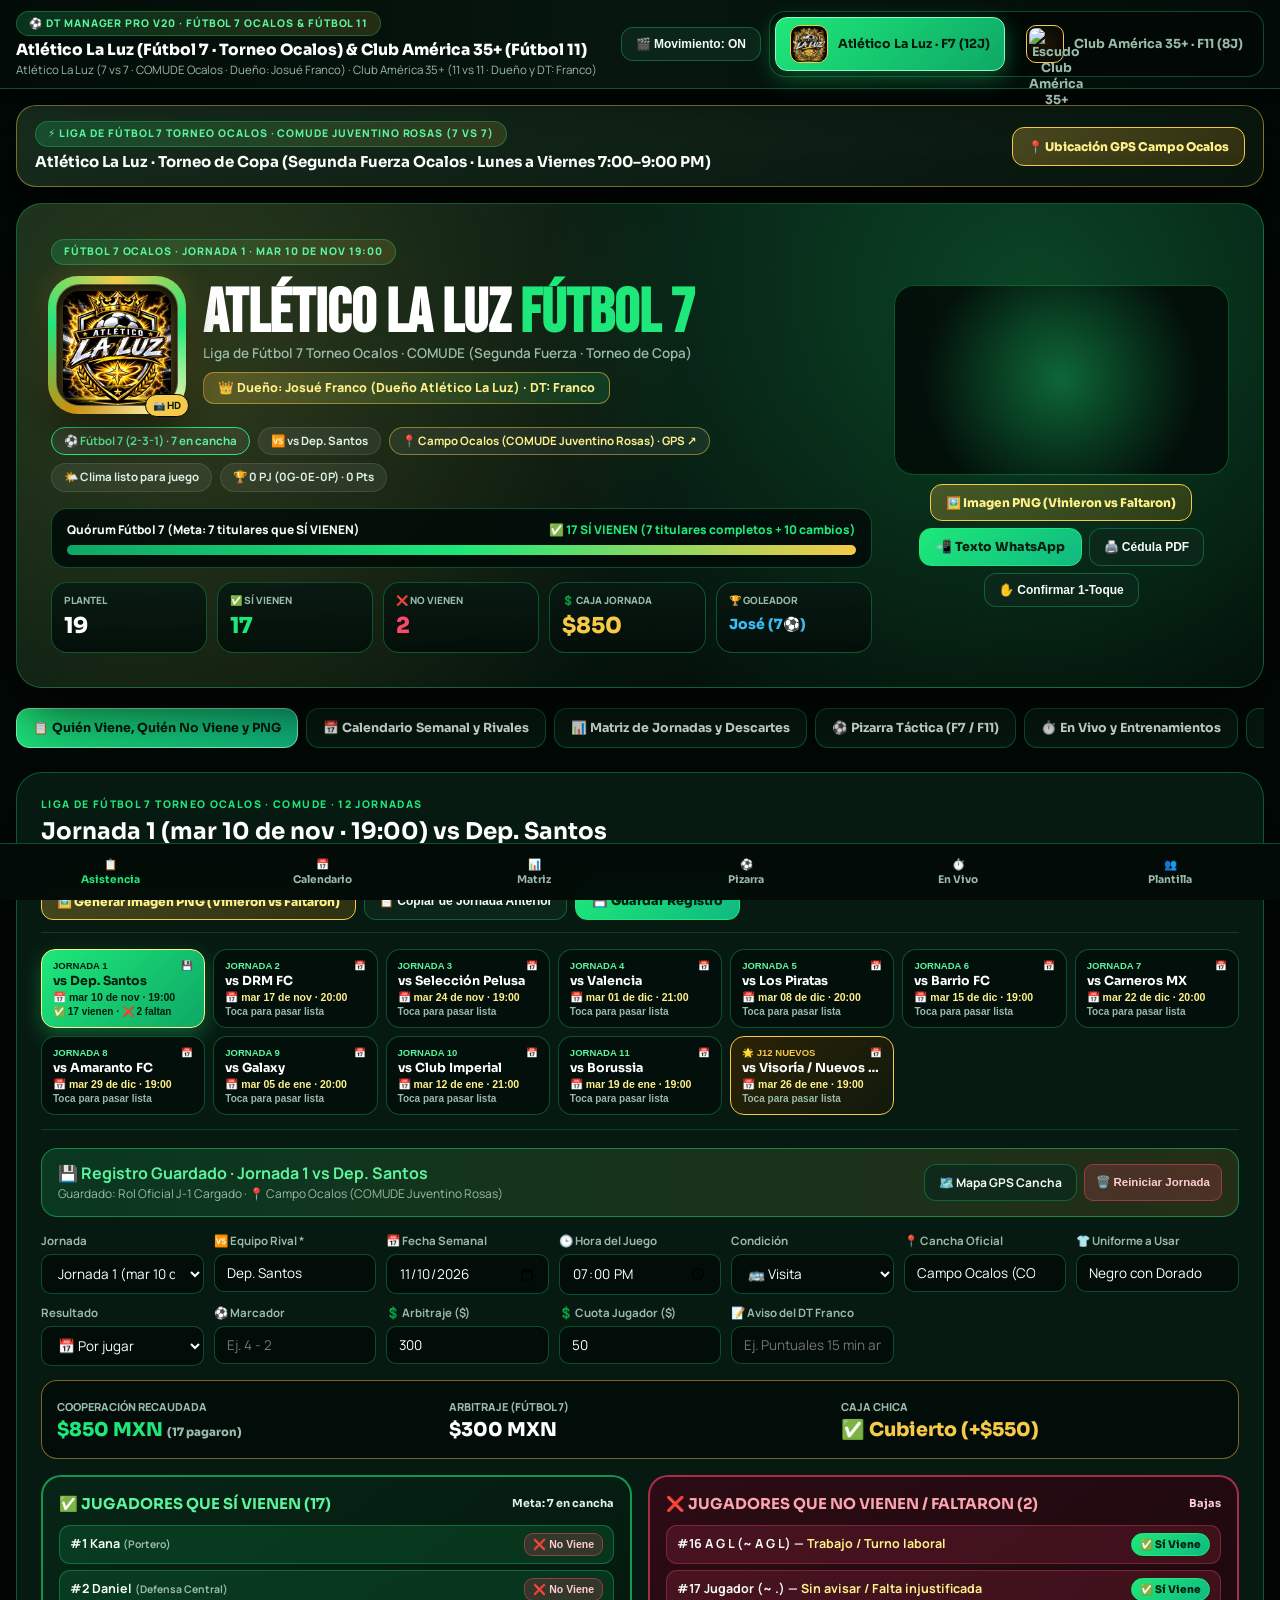
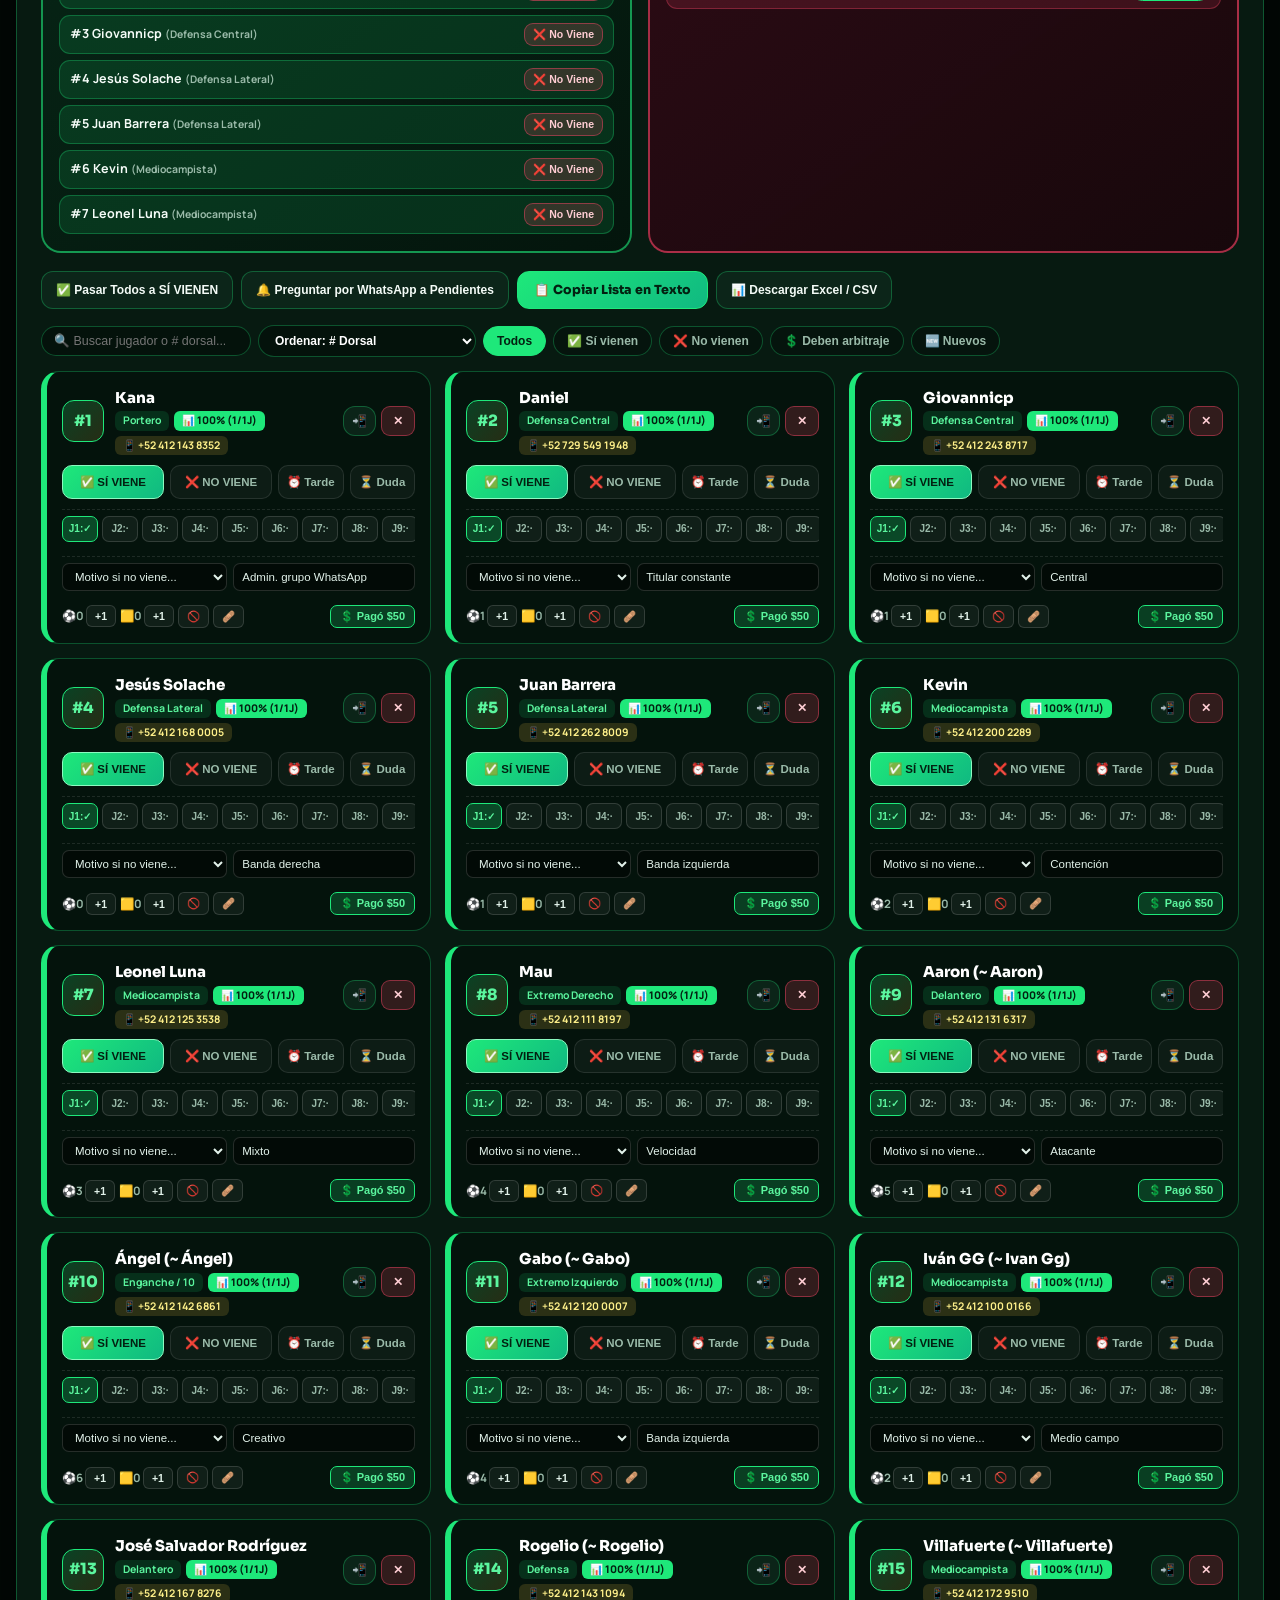
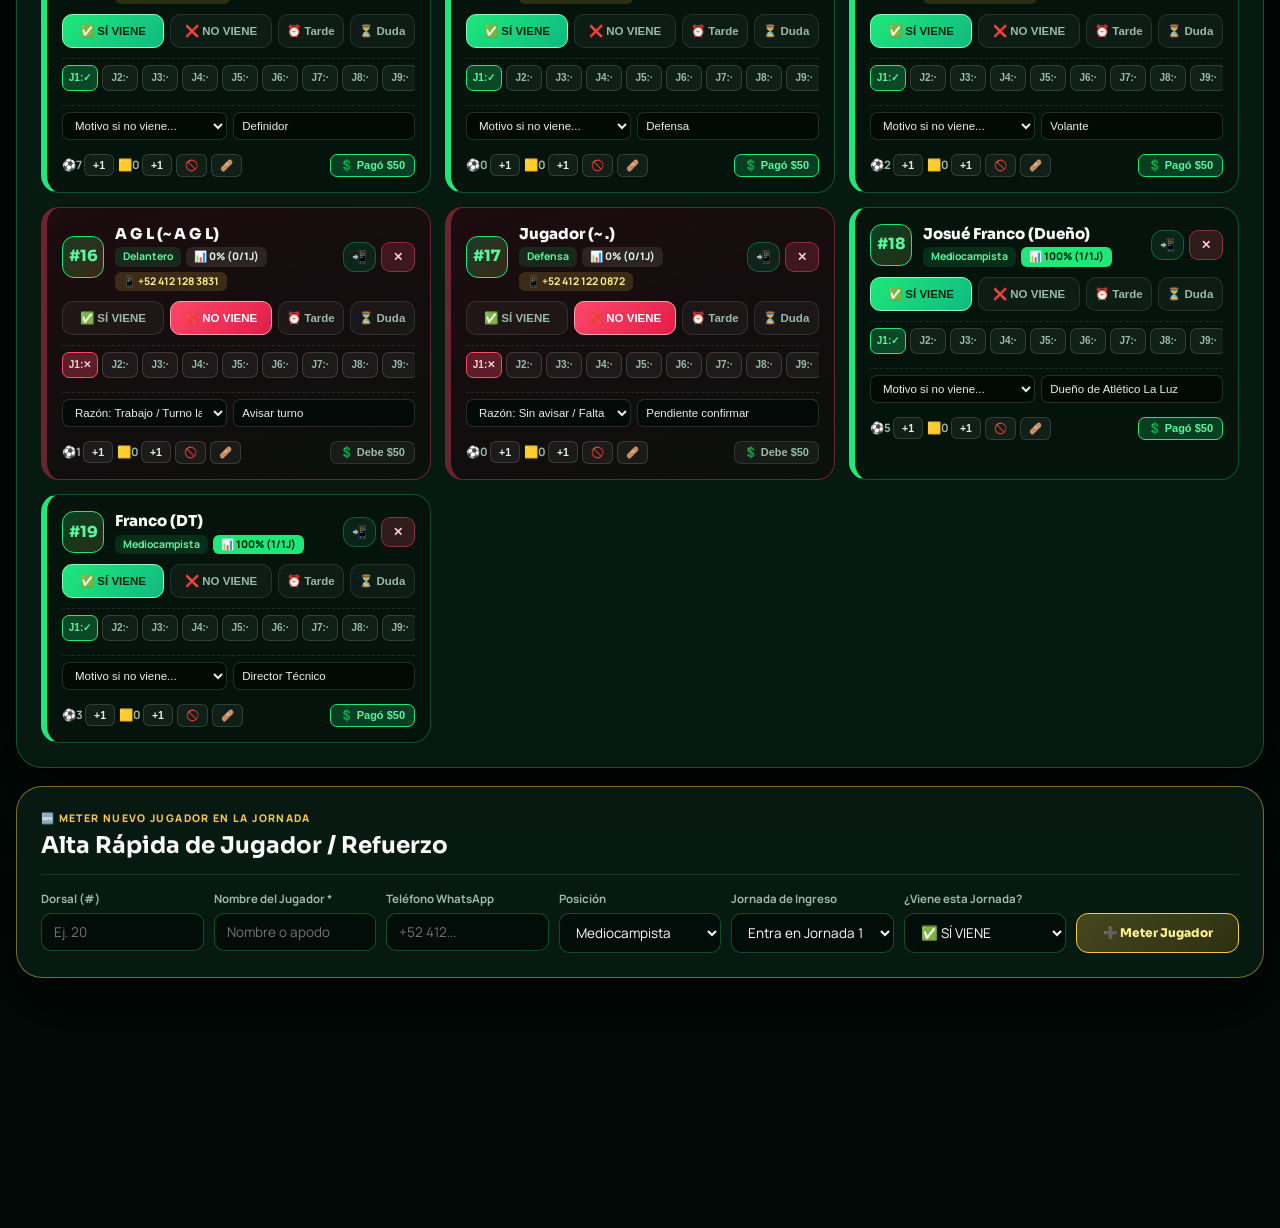
==== commit f0dd5cdf: "feat: set Fútbol 7 Torneo Ocalos COMUDE (7 starters, 2-3-1/3-2-1 formations, J1 vs Dep. Santos Tue 7" ====
--- a/index.html
+++ b/index.html
@@ -4,8 +4,8 @@
   <meta charset="utf-8" />
   <meta name="viewport" content="width=device-width, initial-scale=1, viewport-fit=cover" />
   <meta name="theme-color" content="#04120b" />
-  <title>DT Manager Pro v19 · Atlético La Luz (12J) &amp; Club América Veteranos 35+ (8J)</title>
-  <meta name="description" content="Control semanal con rivales y fechas precargadas, tablero interactivo de quiénes sí vienen y quiénes no vienen, generador PNG con escudo oficial, GPS de canchas y estadísticas." />
+  <title>DT Manager Pro v20 · Atlético La Luz (Fútbol 7 Ocalos) &amp; Club América 35+ (Fútbol 11)</title>
+  <meta name="description" content="Suite Oficial DT Manager Pro: Atlético La Luz (Liga de Fútbol 7 Torneo Ocalos COMUDE · 7 vs 7) y Club América Veteranos 35+ (Fútbol 11 · 11 vs 11)." />
   <link rel="manifest" href="./manifest.webmanifest" />
   <link rel="icon" href="./icon.svg" type="image/svg+xml" />
   <link rel="preconnect" href="https://fonts.googleapis.com">
@@ -86,11 +86,11 @@
     .team-btn.active { background: linear-gradient(135deg, #1ee87a 0%, #0ea866 100%); color: #021a0e; border-color: #8bfac0; box-shadow: 0 6px 22px rgba(30, 232, 122, 0.36); }
     .container { max-width: 1320px; margin: 0 auto; padding: 16px; }
 
-    .america-only-categories {
-      display: none; margin-bottom: 16px; padding: 14px 18px; border-radius: 20px; border: 1px solid var(--border-gold);
+    .league-specific-banner {
+      display: flex; justify-content: space-between; align-items: center; gap: 12px; flex-wrap: wrap;
+      margin-bottom: 16px; padding: 14px 18px; border-radius: 20px; border: 1px solid var(--border-gold);
       background: linear-gradient(135deg, rgba(24, 46, 31, 0.94), rgba(8, 22, 14, 0.96)); box-shadow: var(--shadow-xl);
     }
-    .america-only-categories.visible { display: flex; justify-content: space-between; align-items: center; gap: 12px; flex-wrap: wrap; }
 
     .hero {
       position: relative; overflow: hidden; border-radius: var(--radius-xl); border: 1px solid var(--border-green);
@@ -308,7 +308,7 @@
     <div class="rsvp-dialog">
       <span class="badge-coach">🖼️ REPORTE OFICIAL PNG · VINIERON VS FALTARON</span>
       <h3 id="pngModalTitle" style="font-family:'Sora',sans-serif;font-size:18px;margin:8px 0 4px;color:#fff">Imagen Lista para Enviar al Grupo de WhatsApp</h3>
-      <p style="font-size:12px;color:var(--text-muted)">Incluye escudo oficial, jornada, fecha semanal, rival, cancha, quiénes sí vinieron y quiénes faltaron.</p>
+      <p style="font-size:12px;color:var(--text-muted)">Incluye escudo oficial, modalidad (Fútbol 7 / Fútbol 11), jornada, fecha, rival, cancha y asistencia.</p>
       <img id="pngPreviewElement" class="png-preview-img" alt="Vista previa PNG" />
       <div style="display:grid;grid-template-columns:1fr 1fr;gap:10px;margin-bottom:10px">
         <button type="button" class="btn-green" id="btnShareNativePng">📤 Compartir a WhatsApp</button>
@@ -339,20 +339,20 @@
   <header class="topbar">
     <div class="topbar-inner">
       <div>
-        <span class="badge-coach">⚽ DT MANAGER PRO V19 · CALENDARIO SEMANAL &amp; PÓSTER PNG</span>
-        <div class="brand-title" style="margin-top:3px">Calendario de Rivales · Quiénes Sí Vienen y Quiénes Faltaron</div>
-        <div class="brand-sub">Atlético La Luz (12 Domingos · Dueño: Josué Franco) · Club América 35+ (8 Sábados · Dueño y DT: Franco)</div>
+        <span class="badge-coach">⚽ DT MANAGER PRO V20 · FÚTBOL 7 OCALOS &amp; FÚTBOL 11</span>
+        <div class="brand-title" style="margin-top:3px">Atlético La Luz (Fútbol 7 · Torneo Ocalos) &amp; Club América 35+ (Fútbol 11)</div>
+        <div class="brand-sub">Atlético La Luz (7 vs 7 · COMUDE Ocalos · Dueño: Josué Franco) · Club América 35+ (11 vs 11 · Dueño y DT: Franco)</div>
       </div>
       <div style="display:flex;gap:8px;align-items:center;flex-wrap:wrap">
         <button type="button" class="btn-ghost" id="btnToggleMotion">🎬 Movimiento: ON</button>
         <div class="team-switcher" role="tablist" aria-label="Cambiar entre mis 2 equipos">
           <button type="button" class="team-btn active" data-switch-team="atletico_luz">
             <span class="team-btn-crest"><img id="swLogoLuz" src="./assets/official-logos/dep-la-luz.png" alt="Escudo Atlético La Luz" /></span>
-            <span>Atlético La Luz (12J)</span>
+            <span>Atlético La Luz · F7 (12J)</span>
           </button>
           <button type="button" class="team-btn" data-switch-team="america_vet">
             <span class="team-btn-crest"><img id="swLogoAmerica" src="./assets/branding/america-veteranos-35-user.png" alt="Escudo Club América 35+" /></span>
-            <span>Club América 35+ (8J)</span>
+            <span>Club América 35+ · F11 (8J)</span>
           </button>
         </div>
       </div>
@@ -361,16 +361,8 @@
 
   <main class="container">
 
-    <section id="americaCategorySection" class="america-only-categories" aria-label="Categoría Oficial Club América Veteranos 35 y más">
-      <div>
-        <span class="badge-coach">🏆 CATEGORÍA OFICIAL: VETERANOS 35 Y MÁS · SÁBADOS 4:00 PM</span>
-        <h3 style="font-family:'Sora',sans-serif;font-size:15.5px;color:#fff;margin-top:4px">Club América Veteranos 35 y más · Dueño, Capitán y DT: Franco</h3>
-      </div>
-      <div style="display:flex;gap:8px;flex-wrap:wrap">
-        <button type="button" class="btn-ghost" id="btnAddExtraJornadaAm">➕ Habilitar 12 Jornadas para Nuevos</button>
-        <a id="americaOfficialRegLink" href="https://www.juventinorosasliga.com/reportes/registro/?categoria=2&temporada=6&equipo=5" target="_blank" rel="noopener" class="btn-gold">🌐 Ver Registro Oficial Equipo #5</a>
-      </div>
-    </section>
+    <!-- BANNER DINÁMICO DE LIGA EXCLUSIVA POR EQUIPO (SIN MEZCLAR LIGAS) -->
+    <section id="leagueSpecificBanner" class="league-specific-banner" aria-label="Información de Liga del Equipo Activo"></section>
 
     <section class="hero">
       <video class="hero-video-bg" autoplay muted loop playsinline poster="./assets/motion/v38-fix10-hero.jpg">
@@ -378,7 +370,7 @@
       </video>
       <div class="hero-grid">
         <div>
-          <span class="badge-coach" id="heroEventBadge">JORNADA 1 · CALENDARIO SEMANAL</span>
+          <span class="badge-coach" id="heroEventBadge">TORNEO OCALOS FÚTBOL 7 · JORNADA 1</span>
           <div class="hero-lockup">
             <label class="crest-medallion" title="Toca aquí si deseas cambiar la foto del escudo desde tu galería">
               <div class="crest-medallion-inner">
@@ -388,24 +380,24 @@
               <input id="quickHeroLogoInput" type="file" accept="image/*" style="display:none" />
             </label>
             <div>
-              <h1 id="heroTeamName" class="hero-title">ATLÉTICO LA LUZ <span class="electric">MANAGER PRO</span></h1>
-              <p id="heroTeamSubtitle" style="color:var(--text-muted);font-size:13.5px;font-weight:600">Calendario Semanal Precargado · 11 Rivales + Jornada 12 Nuevos</p>
+              <h1 id="heroTeamName" class="hero-title">ATLÉTICO LA LUZ <span class="electric">FÚTBOL 7</span></h1>
+              <p id="heroTeamSubtitle" style="color:var(--text-muted);font-size:13.5px;font-weight:600">Liga de Fútbol 7 Torneo Ocalos · COMUDE Juventino Rosas</p>
               <div class="owner-banner" id="heroOwnerBanner">👑 Dueño: Josué Franco · DT: Franco</div>
             </div>
           </div>
 
           <div class="pill-row">
-            <span class="pill" id="pillOpponent">🆚 Rival: Tavera FC</span>
-            <a class="pill" id="pillFieldMaps" href="#" target="_blank" rel="noopener" style="border-color:var(--border-gold);color:#fef08a">📍 Cancha + Mapa GPS</a>
+            <span class="pill" id="pillModality" style="border-color:var(--green-electric);color:var(--green-neon)">⚽ Modalidad: Fútbol 7 (7 vs 7)</span>
+            <span class="pill" id="pillOpponent">🆚 Rival: Dep. Santos</span>
+            <a class="pill" id="pillFieldMaps" href="#" target="_blank" rel="noopener" style="border-color:var(--border-gold);color:#fef08a">📍 Campo Ocalos · GPS</a>
             <span class="pill" id="pillWeather">🌤️ Clima de Cancha</span>
-            <span class="pill" id="pillUniform">👕 Uniforme: Negro y Dorado</span>
             <span class="pill" id="pillRecordPts">🏆 Récord: 0PJ · 0 Pts</span>
           </div>
 
           <div class="quorum-wrap">
             <div class="quorum-top">
-              <span id="quorumLabel">Disponibilidad Semanal (Meta: 11 titulares que SÍ VIENEN)</span>
-              <span id="quorumCount" style="color:var(--green-electric)">11 / 11 listos</span>
+              <span id="quorumLabel">Quórum de Partido (Meta: 7 titulares disponibles en Fútbol 7)</span>
+              <span id="quorumCount" style="color:var(--green-electric)">7 / 7 listos</span>
             </div>
             <div class="quorum-bar"><div id="quorumFill" class="quorum-fill" style="width:100%"></div></div>
           </div>
@@ -435,7 +427,7 @@
       <button type="button" class="tab-btn active" data-nav-view="attendance">📋 Quién Viene, Quién No Viene y PNG</button>
       <button type="button" class="tab-btn" data-nav-view="calendar">📅 Calendario Semanal y Rivales</button>
       <button type="button" class="tab-btn" data-nav-view="constancy">📊 Matriz de Jornadas y Descartes</button>
-      <button type="button" class="tab-btn" data-nav-view="tactics">⚽ Pizarra 2D, Banca y 3D</button>
+      <button type="button" class="tab-btn" data-nav-view="tactics">⚽ Pizarra Táctica (F7 / F11)</button>
       <button type="button" class="tab-btn" data-nav-view="matchlive">⏱️ En Vivo y Entrenamientos</button>
       <button type="button" class="tab-btn" data-nav-view="squad">👥 Plantilla, Goleo y Teléfonos</button>
       <button type="button" class="tab-btn" data-nav-view="settings">⚙️ Ajustes y Respaldo</button>
@@ -445,9 +437,9 @@
       <div class="panel">
         <div class="panel-head">
           <div>
-            <div class="eyebrow" id="jornadasHeaderEyebrow">ROL DE JUEGOS SEMANAL PRECARGADO</div>
+            <div class="eyebrow" id="jornadasHeaderEyebrow">ROL DE JUEGOS SEMANAL OFICIAL</div>
             <h2 id="jornadasHeaderTitle">Pase de Lista · ¿Contra Quién Jugamos, Quién Viene y Quién No Viene?</h2>
-            <p>Toca cualquier jornada del calendario de abajo para ver su fecha semanal y rival precargado, mueve jugadores en 1 toque entre <b>Sí Vienen</b> y <b>No Vienen</b>, y genera la <b>Imagen PNG</b> para WhatsApp.</p>
+            <p>Toca cualquier jornada abajo para ver su rival y horario oficial, clasifica en 1 toque quién sí viene y quién faltó, y genera la <b>Imagen PNG</b> para el grupo de WhatsApp.</p>
           </div>
           <div style="display:flex;gap:8px;flex-wrap:wrap">
             <button type="button" class="btn-gold" id="btnGeneratePosterTop">🖼️ Generar Imagen PNG (Vinieron vs Faltaron)</button>
@@ -461,7 +453,7 @@
 
         <div class="form-grid">
           <div class="field"><label for="evWeekLabel">Jornada</label><select id="evWeekLabel"></select></div>
-          <div class="field"><label for="matchOpponent">🆚 Equipo Rival *</label><input id="matchOpponent" list="rivalsDatalist" type="text" placeholder="Ej. Tavera FC / Juventus..." /></div>
+          <div class="field"><label for="matchOpponent">🆚 Equipo Rival *</label><input id="matchOpponent" list="rivalsDatalist" type="text" placeholder="Selecciona rival de la liga..." /></div>
           <div class="field"><label for="matchDate">📅 Fecha Semanal</label><input id="matchDate" type="date" /></div>
           <div class="field"><label for="matchTime">🕒 Hora del Juego</label><input id="matchTime" type="time" /></div>
           <div class="field">
@@ -471,7 +463,7 @@
               <option value="🚌 Visita">🚌 Visita</option>
             </select>
           </div>
-          <div class="field"><label for="matchField">📍 Cancha Oficial</label><input id="matchField" list="fieldsDatalist" type="text" placeholder="Selecciona o escribe cancha..." /></div>
+          <div class="field"><label for="matchField">📍 Cancha Oficial</label><input id="matchField" list="fieldsDatalist" type="text" placeholder="Campo Ocalos / Empastado..." /></div>
           <div class="field"><label for="matchUniform">👕 Uniforme a Usar</label><input id="matchUniform" type="text" placeholder="Ej. Negro con Dorado" /></div>
           <div class="field">
             <label for="matchResultType">Resultado</label>
@@ -482,10 +474,10 @@
               <option value="L">❌ Perdido (0 pts)</option>
             </select>
           </div>
-          <div class="field"><label for="matchScoreInput">⚽ Marcador</label><input id="matchScoreInput" type="text" placeholder="Ej. 3 - 1" /></div>
+          <div class="field"><label for="matchScoreInput">⚽ Marcador</label><input id="matchScoreInput" type="text" placeholder="Ej. 4 - 2" /></div>
           <div class="field"><label for="refereeCostInput">💲 Arbitraje ($)</label><input id="refereeCostInput" type="number" min="0" step="10" /></div>
           <div class="field"><label for="playerFeeInput">💲 Cuota Jugador ($)</label><input id="playerFeeInput" type="number" min="0" step="5" /></div>
-          <div class="field"><label for="matchCoachNotes">📝 Aviso del DT Franco</label><input id="matchCoachNotes" type="text" placeholder="Ej. Llegar 20 min antes..." /></div>
+          <div class="field"><label for="matchCoachNotes">📝 Aviso del DT Franco</label><input id="matchCoachNotes" type="text" placeholder="Ej. Puntuales 15 min antes en Ocalos..." /></div>
         </div>
 
         <div id="cashSummaryBox" class="cash-box"></div>
@@ -560,9 +552,9 @@
       <div class="panel">
         <div class="panel-head">
           <div>
-            <div class="eyebrow">CALENDARIO SEMANAL PRECARGADO · RIVALES, FECHAS Y CANCHAS GPS</div>
+            <div class="eyebrow" id="calendarEyebrow">CALENDARIO SEMANAL PRECARGADO · RIVALES Y FECHAS</div>
             <h2 id="calendarTitle">Rol Completo de Juegos Semanales</h2>
-            <p>Edita aquí mismo cualquier rival, fecha, hora o cancha de toda la temporada, o recalcula automáticamente todas las fechas semanales (+7 días) desde la Jornada 1.</p>
+            <p id="calendarDesc">Edita cualquier rival, día de la semana (Lunes a Viernes 7-9 PM en Ocalos para Atlético La Luz; Sábados para Club América) o recalcula las fechas semanales.</p>
           </div>
           <div style="display:flex;gap:8px;flex-wrap:wrap;align-items:center">
             <input id="autoStartDateInput" type="date" style="padding:8px 10px;border-radius:10px;border:1px solid var(--border-green);background:#04120b;color:#fff;font-size:12.5px" title="Fecha de inicio Jornada 1" />
@@ -598,11 +590,12 @@
       <div class="panel">
         <div class="panel-head">
           <div>
-            <div class="eyebrow">PIZARRA TÁCTICA INTERACTIVA (CON LOS QUE SÍ VIENEN)</div>
-            <h2>Alineación Titular, Banca Disponible y Póster PNG</h2>
+            <div class="eyebrow" id="tacticsEyebrow">PIZARRA TÁCTICA ADAPTATIVA (FÚTBOL 7 / FÚTBOL 11)</div>
+            <h2 id="tacticsMainTitle">Alineación Titular, Banca de Cambios y Póster PNG</h2>
+            <p id="tacticsDesc">Arrastra las fichas en la cancha. Se adapta automáticamente a 7 jugadores (Atlético La Luz) o 11 jugadores (Club América).</p>
           </div>
           <div style="display:flex;gap:8px;flex-wrap:wrap">
-            <button type="button" class="btn-ghost" id="btnAutoFillPresent">⚡ Armar 11 con los que SÍ VIENEN</button>
+            <button type="button" class="btn-ghost" id="btnAutoFillPresent">⚡ Armar Titulares Presentes</button>
             <button type="button" class="btn-gold" id="btnGeneratePosterTactics">🖼️ Imagen PNG de la Jornada</button>
             <button type="button" class="btn-ghost" id="btnResetPitchCoords">🔄 Centrar</button>
             <button type="button" class="btn-green" id="btnDownloadPitchSvg">⬇️ SVG</button>
@@ -614,22 +607,22 @@
             <div class="form-grid">
               <div class="field"><label for="tacticsFormationSelect">Formación</label><select id="tacticsFormationSelect"></select></div>
               <div class="field"><label for="roleCaptainSelect">©️ Capitán</label><select id="roleCaptainSelect"></select></div>
-              <div class="field"><label for="rolePenaltySelect">🎯 Penales</label><select id="rolePenaltySelect"></select></div>
+              <div class="field"><label for="rolePenaltySelect">🎯 Penales / Shootout</label><select id="rolePenaltySelect"></select></div>
               <div class="field"><label for="roleFreekickSelect">⚡ Tiros Libres</label><select id="roleFreekickSelect"></select></div>
-              <div class="field" style="grid-column: 1 / -1;"><label for="tacticsStyleInput">Instrucciones Tácticas de Franco</label><input id="tacticsStyleInput" type="text" placeholder="Ej. Presión alta, salida limpia por bandas..." /></div>
+              <div class="field" style="grid-column: 1 / -1;"><label for="tacticsStyleInput">Instrucciones Tácticas de Franco</label><input id="tacticsStyleInput" type="text" placeholder="Ej. Rotaciones intensas cada 8 min..." /></div>
             </div>
-            <h3 style="font-family:'Sora',sans-serif;font-size:15px;margin:10px 0 6px;color:var(--green-neon)">Once Titular por Posición</h3>
+            <h3 id="startersHeadingLabel" style="font-family:'Sora',sans-serif;font-size:15px;margin:10px 0 6px;color:var(--green-neon)">Cuadro Titular por Posición</h3>
             <div id="tacticsLineupSlots" class="slots-list"></div>
             <div class="bench-box">
-              <div class="eyebrow">BANCO DE SUPLENTES (SÍ VIENEN EN ESTA JORNADA)</div>
+              <div class="eyebrow" id="benchHeadingLabel">BANCO DE SUPLENTES Y ROTACIONES</div>
               <div id="benchPlayersList" class="bench-chips"></div>
             </div>
           </div>
 
           <div class="pitch-card">
             <div style="display:flex;justify-content:space-between;margin-bottom:8px;font-size:11.5px;color:var(--text-muted)">
-              <span>🟢 Arrastra cualquier ficha en la cancha</span>
-              <span>Cancha 2D Oficial</span>
+              <span>🟢 Arrastra cualquier ficha</span>
+              <span id="pitchDimensionsBadge">Cancha Oficial</span>
             </div>
             <div id="tacticsPitchContainer" class="pitch-svg-wrap"></div>
           </div>
@@ -664,7 +657,7 @@
             <div class="timer-display" id="matchTimerDisplay">00:00</div>
             <div style="display:flex;gap:6px;justify-content:center;flex-wrap:wrap">
               <button type="button" class="btn-green" id="btnTimerToggle">▶️ Iniciar / Pausar</button>
-              <button type="button" class="btn-ghost" id="btnTimerHalf">⏱️ 2º Tiempo (45')</button>
+              <button type="button" class="btn-ghost" id="btnTimerHalf">⏱️ 2º Tiempo</button>
               <button type="button" class="btn-danger" id="btnTimerReset">Reiniciar</button>
             </div>
           </div>
@@ -690,7 +683,7 @@
           </div>
           <div class="field"><label for="livePlayerPrimary">Jugador Principal (Anota / Entra)</label><select id="livePlayerPrimary"></select></div>
           <div class="field"><label for="livePlayerSecondary">Asistencia o Jugador que Sale</label><select id="livePlayerSecondary"></select></div>
-          <div class="field"><label for="liveMinuteInput">Minuto (' )</label><input id="liveMinuteInput" type="text" placeholder="Ej. 32'" /></div>
+          <div class="field"><label for="liveMinuteInput">Minuto (' )</label><input id="liveMinuteInput" type="text" placeholder="Ej. 18'" /></div>
           <div class="field" style="justify-content:flex-end"><button type="submit" class="btn-green" style="height:40px">➕ Registrar en Bitácora</button></div>
         </form>
         <div id="liveTimelineList" class="timeline-list"></div>
@@ -725,17 +718,24 @@
 
     <section id="view-settings" class="view">
       <div class="panel">
-        <div class="panel-head"><div><div class="eyebrow">CONFIGURACIÓN DEL CLUB Y JORNADAS</div><h2>Personalizar Jornadas del Torneo, Dueño, DT y Escudo</h2></div></div>
+        <div class="panel-head"><div><div class="eyebrow">CONFIGURACIÓN DEL CLUB Y MODALIDAD</div><h2>Personalizar Modalidad (Fútbol 7 / Fútbol 11), Jornadas, Dueño y Escudo</h2></div></div>
         <form id="teamConfigForm" class="form-grid">
           <div class="field"><label for="cfgTeamName">Nombre del Equipo</label><input id="cfgTeamName" type="text" required /></div>
-          <div class="field"><label for="cfgTotalJornadas">Total de Jornadas de este Equipo</label><input id="cfgTotalJornadas" type="number" min="1" max="38" required /></div>
-          <div class="field"><label for="cfgOwnerName">Dueño / Presidente del Equipo</label><input id="cfgOwnerName" type="text" required /></div>
+          <div class="field">
+            <label for="cfgStartersRequired">Modalidad de Juego</label>
+            <select id="cfgStartersRequired">
+              <option value="7">⚽ Fútbol 7 (7 Titulares en Cancha)</option>
+              <option value="11">🏟️ Fútbol 11 (11 Titulares en Cancha)</option>
+            </select>
+          </div>
+          <div class="field"><label for="cfgTotalJornadas">Total de Jornadas</label><input id="cfgTotalJornadas" type="number" min="1" max="38" required /></div>
+          <div class="field"><label for="cfgOwnerName">Dueño / Presidente</label><input id="cfgOwnerName" type="text" required /></div>
           <div class="field"><label for="cfgCoachName">Manager / Director Técnico</label><input id="cfgCoachName" type="text" /></div>
-          <div class="field"><label for="cfgTeamSubtitle">Subtítulo</label><input id="cfgTeamSubtitle" type="text" /></div>
+          <div class="field"><label for="cfgTeamSubtitle">Liga / Torneo</label><input id="cfgTeamSubtitle" type="text" /></div>
           <div class="field"><label for="cfgKitPrimary">Color Ficha Titular</label><input id="cfgKitPrimary" type="color" style="height:40px;padding:3px" /></div>
           <div class="field"><label for="cfgKitSecondary">Color Portero</label><input id="cfgKitSecondary" type="color" style="height:40px;padding:3px" /></div>
           <div class="field"><label for="cfgLogoUpload">Subir Escudo Personalizado (Desde tu Galería)</label><input id="cfgLogoUpload" type="file" accept="image/*" /></div>
-          <div class="field" style="grid-column: 1 / -1;"><button type="submit" class="btn-green">💾 Guardar Configuración y Jornadas</button></div>
+          <div class="field" style="grid-column: 1 / -1;"><button type="submit" class="btn-green">💾 Guardar Configuración del Equipo</button></div>
         </form>
       </div>
 
@@ -744,7 +744,7 @@
         <div style="display:flex;gap:10px;flex-wrap:wrap">
           <button type="button" class="btn-green" id="btnExportBackup">⬇️ Descargar Respaldo Completo (.JSON)</button>
           <label class="btn-ghost" style="cursor:pointer">⬆️ Cargar Respaldo (.JSON)<input id="inputImportBackup" type="file" accept="application/json" style="display:none" /></label>
-          <button type="button" class="btn-danger" id="btnResetFactory">Restaurar Calendario y Plantillas Oficiales</button>
+          <button type="button" class="btn-danger" id="btnResetFactory">Restaurar Calendario Oficial (Ocalos F7 y América F11)</button>
         </div>
       </div>
     </section>
@@ -761,8 +761,7 @@
 
   <div id="mgrToast" class="toast" role="status" aria-live="polite"></div>
 
-  <!-- Scripts externos 100% limpios (imposible que se corte ninguna etiqueta HTML) -->
   <script src="./assets/jr-ball-model-v38.js"></script>
-  <script src="./assets/dt-manager-v19.js?v=19"></script>
+  <script src="./assets/dt-manager-v20.js?v=20"></script>
 </body>
 </html>
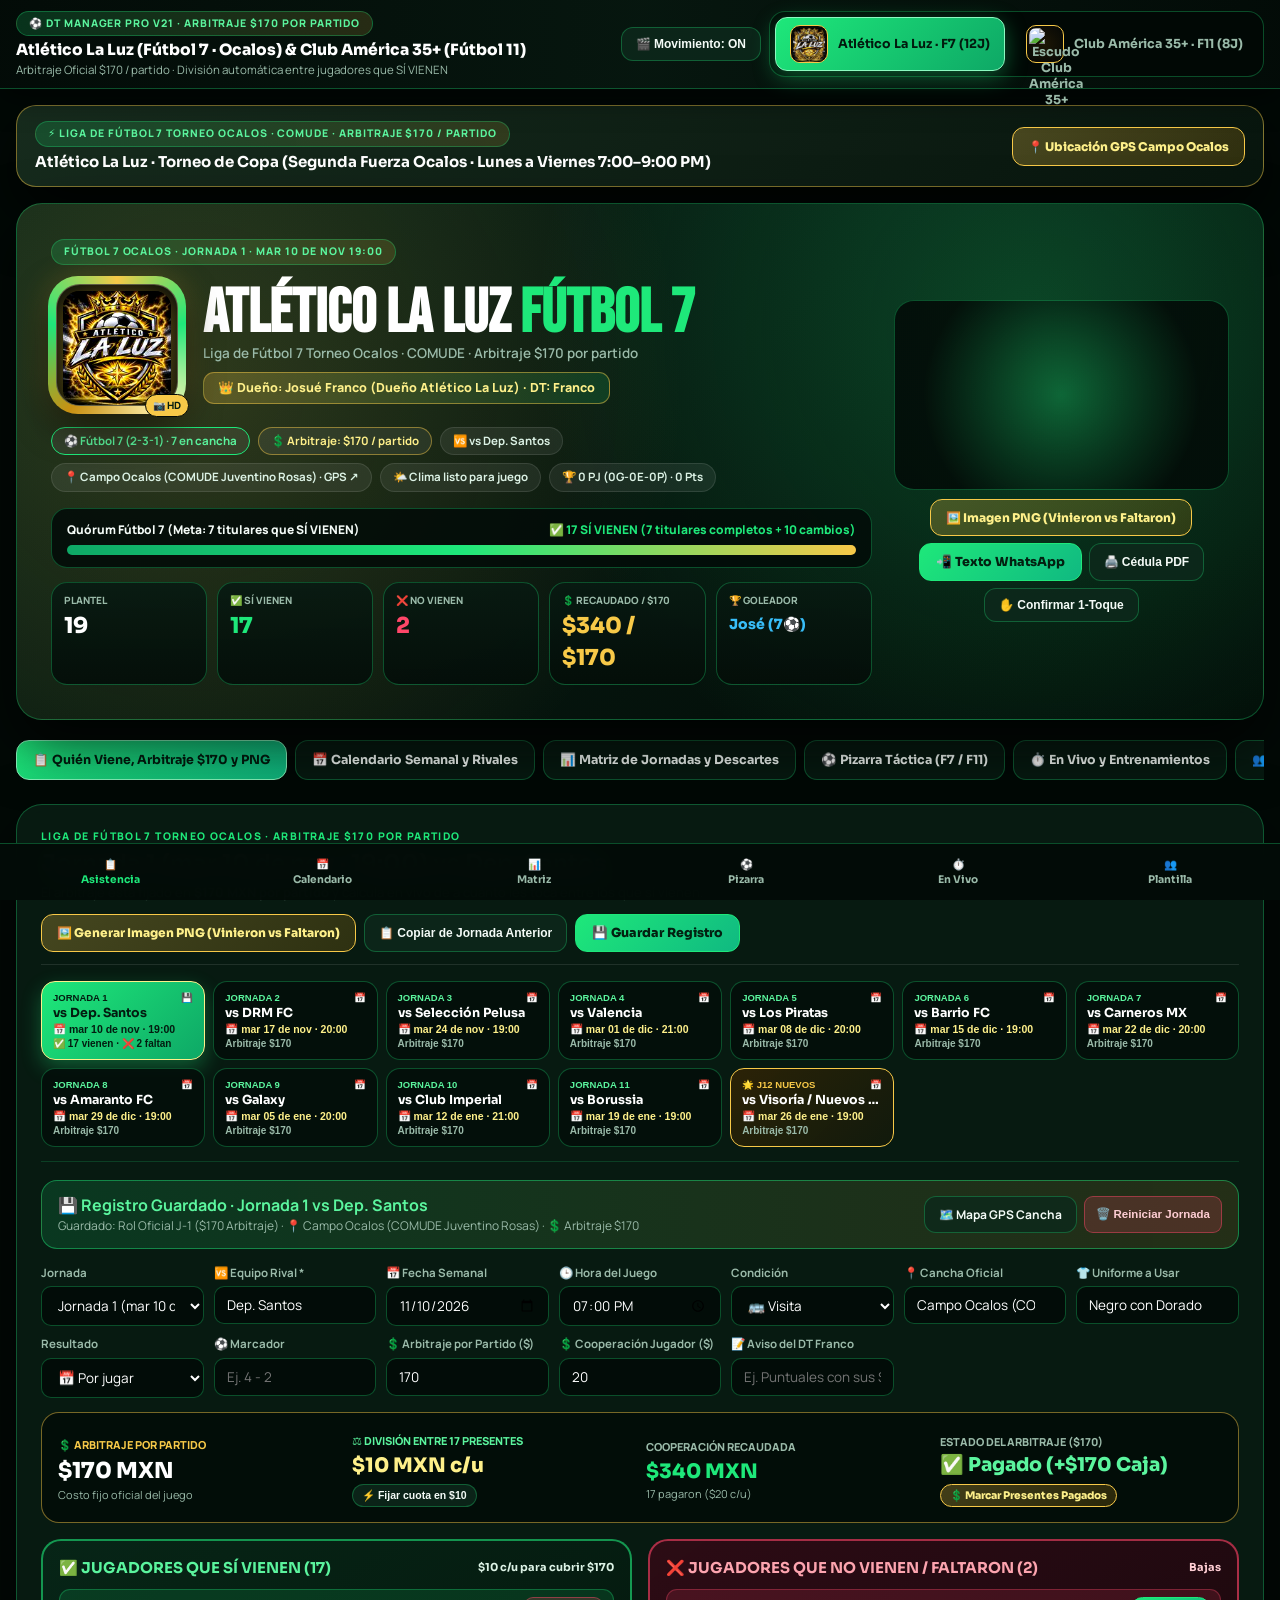
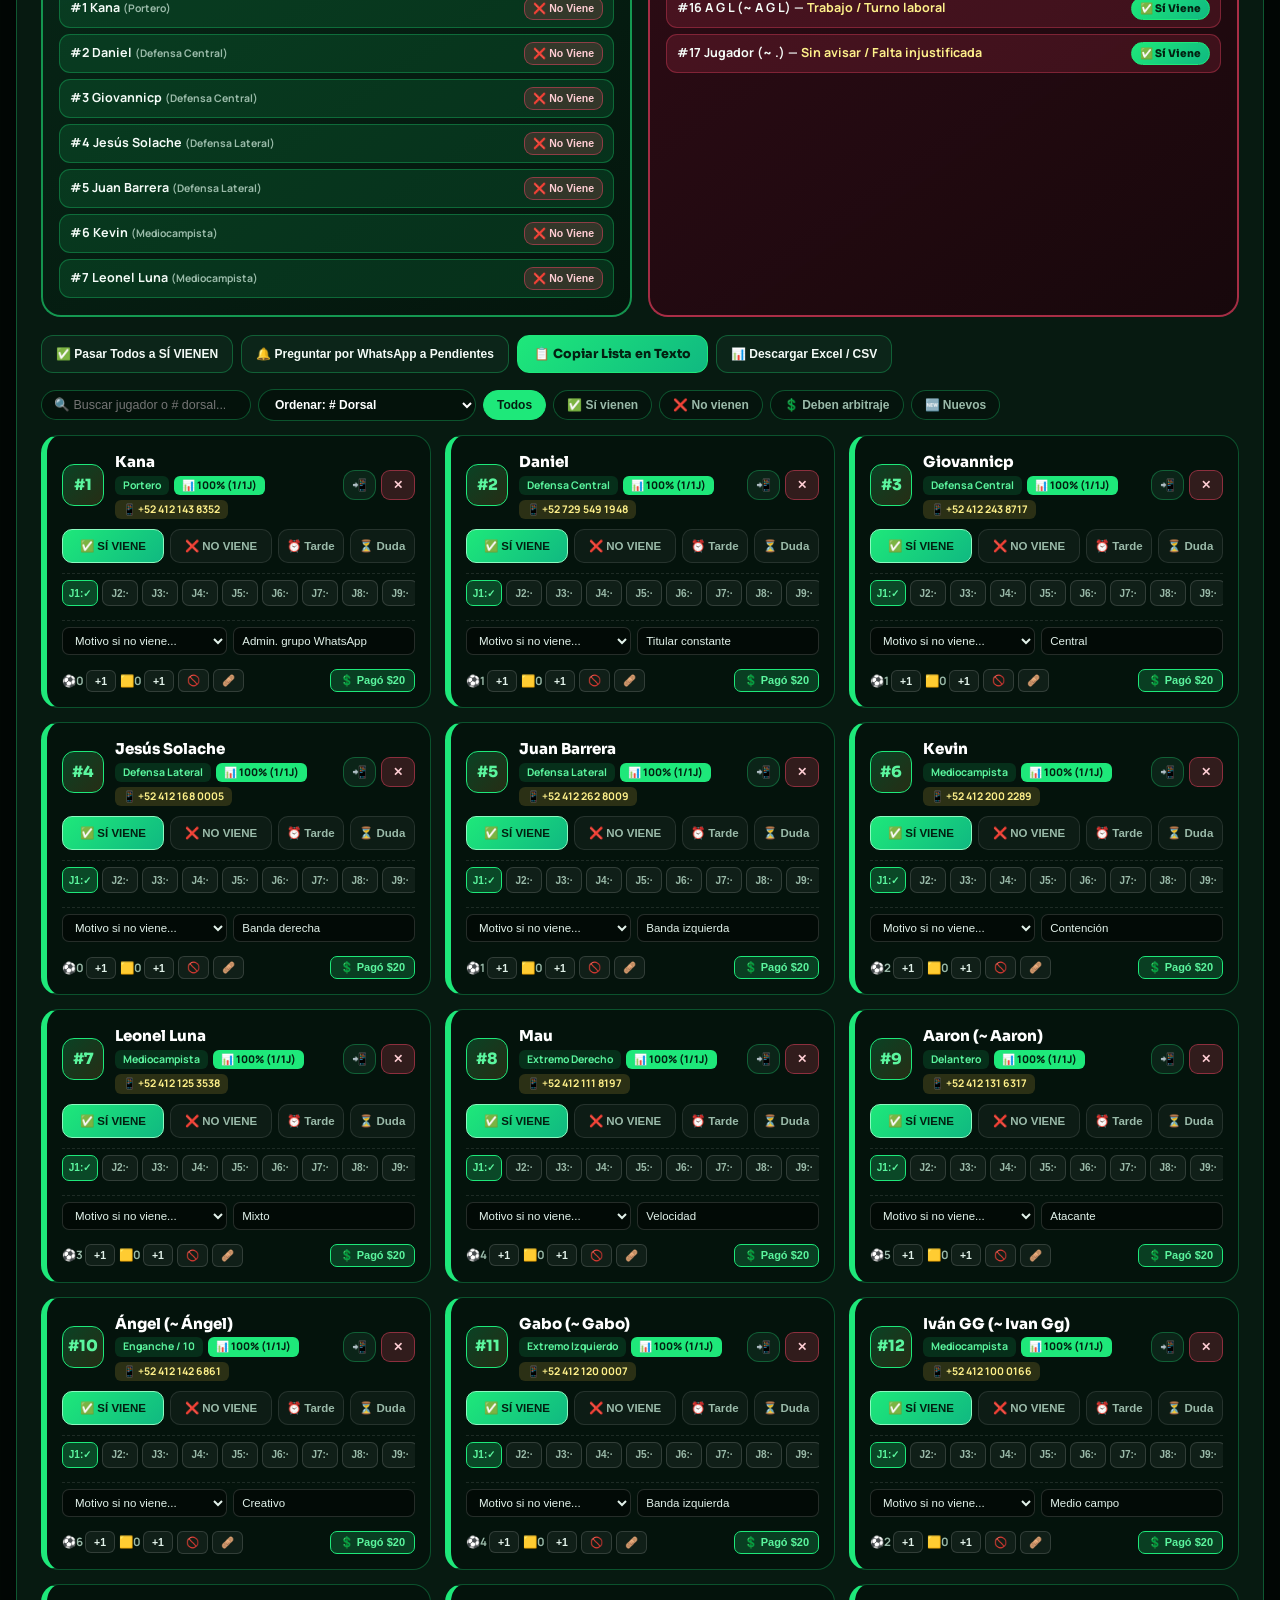
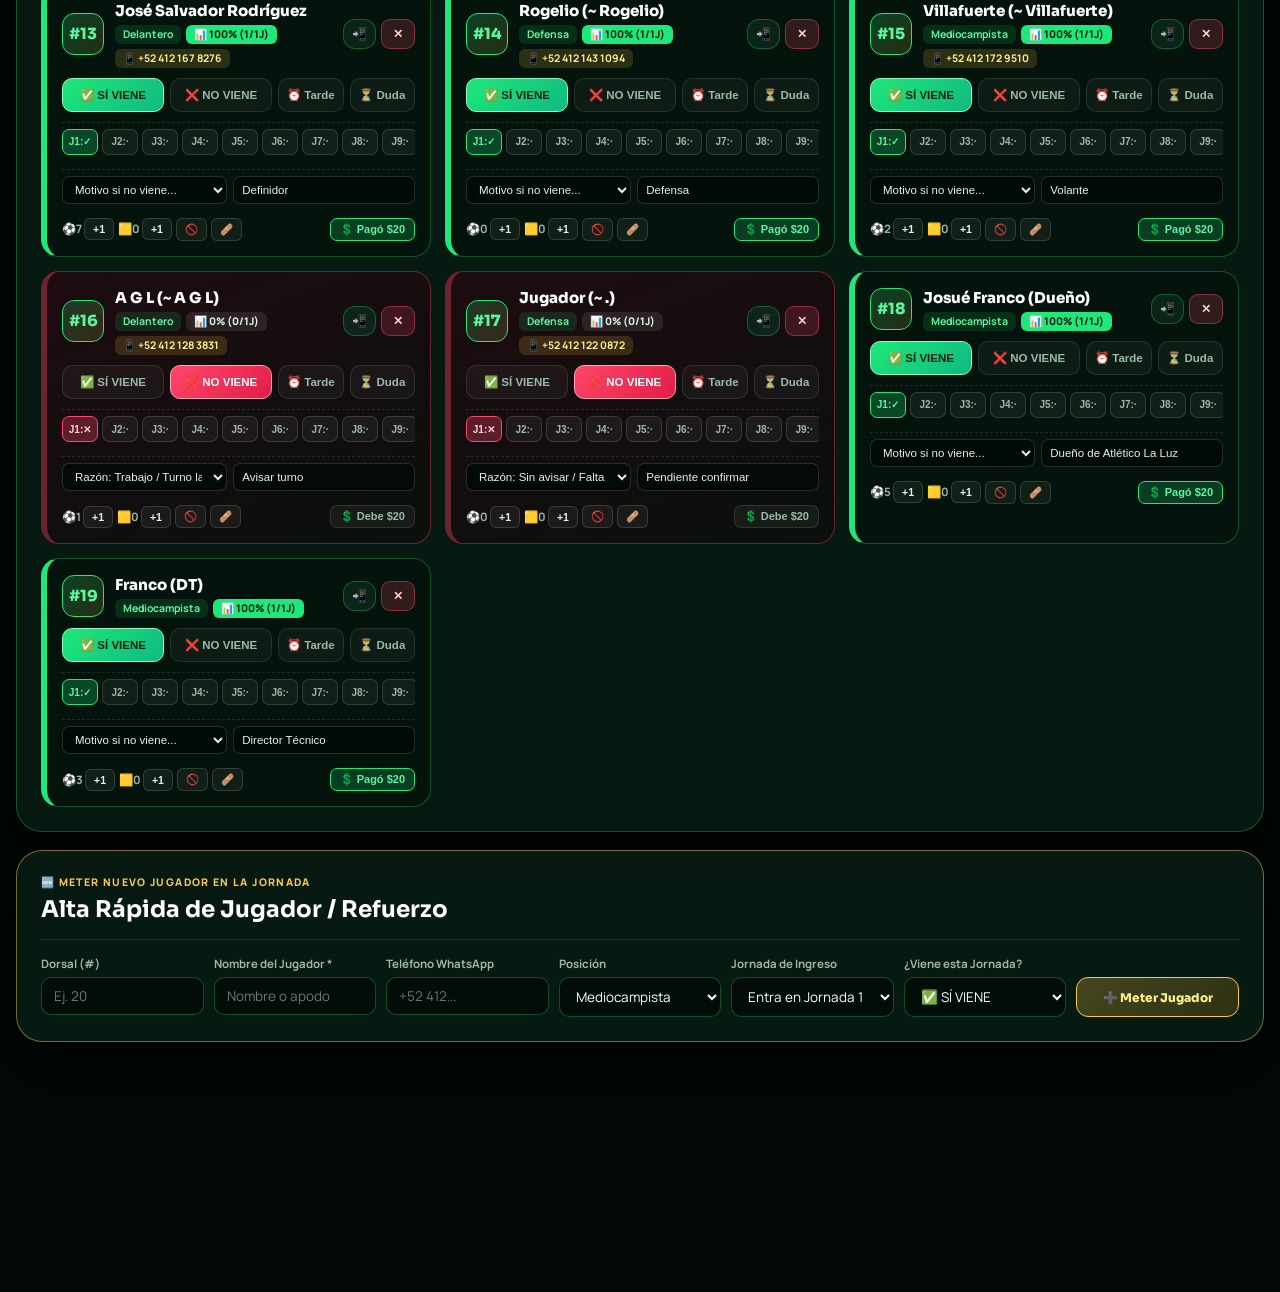
==== commit c7d57e60: "feat: set official referee cost to $170 MXN per match across all jornadas with auto per-player split" ====
--- a/index.html
+++ b/index.html
@@ -4,14 +4,13 @@
   <meta charset="utf-8" />
   <meta name="viewport" content="width=device-width, initial-scale=1, viewport-fit=cover" />
   <meta name="theme-color" content="#04120b" />
-  <title>DT Manager Pro v20 · Atlético La Luz (Fútbol 7 Ocalos) &amp; Club América 35+ (Fútbol 11)</title>
-  <meta name="description" content="Suite Oficial DT Manager Pro: Atlético La Luz (Liga de Fútbol 7 Torneo Ocalos COMUDE · 7 vs 7) y Club América Veteranos 35+ (Fútbol 11 · 11 vs 11)." />
+  <title>DT Manager Pro v21 · Arbitraje $170 · Atlético La Luz (F7) &amp; Club América 35+ (F11)</title>
+  <meta name="description" content="Suite Oficial DT Manager Pro: Arbitraje $170 por partido con división automática entre asistentes, Atlético La Luz (Fútbol 7 Torneo Ocalos) y Club América Veteranos 35+ (Fútbol 11)." />
   <link rel="manifest" href="./manifest.webmanifest" />
   <link rel="icon" href="./icon.svg" type="image/svg+xml" />
   <link rel="preconnect" href="https://fonts.googleapis.com">
   <link rel="preconnect" href="https://fonts.gstatic.com" crossorigin>
   <link href="https://fonts.googleapis.com/css2?family=Bebas+Neue&family=Manrope:wght@500;600;700;800&family=Sora:wght@600;700;800&display=swap" rel="stylesheet">
-  <!-- Escudo Oficial HD verificado de Atlético La Luz -->
   <script src="./assets/escudo-luz-clean-v16.js?v=16"></script>
   <style>
     :root {
@@ -199,7 +198,7 @@
     .cal-card.current-j { border: 2px solid var(--gold); box-shadow: 0 0 24px rgba(247, 201, 72, 0.22); }
 
     .saved-status-bar { display: flex; justify-content: space-between; align-items: center; gap: 12px; flex-wrap: wrap; padding: 13px 16px; border-radius: 16px; margin-bottom: 16px; background: linear-gradient(90deg, rgba(30, 232, 122, 0.15), rgba(247, 201, 72, 0.12)); border: 1px solid rgba(30, 232, 122, 0.45); }
-    .cash-box { display: grid; grid-template-columns: repeat(auto-fit, minmax(175px, 1fr)); gap: 10px; background: rgba(3, 12, 8, 0.88); border: 1px solid var(--border-gold); border-radius: 16px; padding: 13px 15px; margin-bottom: 16px; }
+    .cash-box { display: grid; grid-template-columns: repeat(auto-fit, minmax(180px, 1fr)); gap: 12px; align-items: center; background: rgba(3, 12, 8, 0.92); border: 1.5px solid var(--border-gold); border-radius: 18px; padding: 15px 16px; margin-bottom: 16px; }
 
     .players-grid { display: grid; grid-template-columns: repeat(auto-fill, minmax(332px, 1fr)); gap: 14px; }
     .p-card { background: var(--bg-card-strong); border: 1px solid var(--border-green); border-radius: 18px; padding: 15px; display: flex; flex-direction: column; gap: 10px; }
@@ -306,9 +305,9 @@
 
   <div id="pngModal" class="rsvp-modal" role="dialog" aria-modal="true" aria-labelledby="pngModalTitle">
     <div class="rsvp-dialog">
-      <span class="badge-coach">🖼️ REPORTE OFICIAL PNG · VINIERON VS FALTARON</span>
+      <span class="badge-coach">🖼️ REPORTE OFICIAL PNG · ARBITRAJE $170</span>
       <h3 id="pngModalTitle" style="font-family:'Sora',sans-serif;font-size:18px;margin:8px 0 4px;color:#fff">Imagen Lista para Enviar al Grupo de WhatsApp</h3>
-      <p style="font-size:12px;color:var(--text-muted)">Incluye escudo oficial, modalidad (Fútbol 7 / Fútbol 11), jornada, fecha, rival, cancha y asistencia.</p>
+      <p style="font-size:12px;color:var(--text-muted)">Incluye escudo oficial, modalidad, jornada, rival, arbitraje de $170 y quiénes vinieron vs faltaron.</p>
       <img id="pngPreviewElement" class="png-preview-img" alt="Vista previa PNG" />
       <div style="display:grid;grid-template-columns:1fr 1fr;gap:10px;margin-bottom:10px">
         <button type="button" class="btn-green" id="btnShareNativePng">📤 Compartir a WhatsApp</button>
@@ -322,7 +321,7 @@
     <div class="rsvp-dialog">
       <span class="badge-coach">📲 CONFIRMAR ASISTENCIA DE LA JORNADA</span>
       <h3 id="rsvpTitle" style="font-family:'Sora',sans-serif;font-size:20px;margin:10px 0 6px;color:#fff">¿Vienes a jugar este partido?</h3>
-      <p id="rsvpSubtitle" style="font-size:13px;color:var(--text-muted);margin-bottom:14px">Tu confirmación queda guardada en la fecha semanal seleccionada.</p>
+      <p id="rsvpSubtitle" style="font-size:13px;color:var(--text-muted);margin-bottom:14px">Arbitraje oficial: $170 MXN por partido dividido entre asistentes.</p>
       <div class="field" style="margin-bottom:12px"><label for="rsvpPlayerSelect">Selecciona Jugador</label><select id="rsvpPlayerSelect"></select></div>
       <div class="field" style="margin-bottom:14px"><label for="rsvpReasonInput">Razón Social / Motivo (si no vienes)</label><input id="rsvpReasonInput" type="text" placeholder="Ej. Trabajo, turno laboral, lesión, familiar..." /></div>
       <div style="display:grid;grid-template-columns:1fr 1fr;gap:10px;margin-bottom:12px">
@@ -339,9 +338,9 @@
   <header class="topbar">
     <div class="topbar-inner">
       <div>
-        <span class="badge-coach">⚽ DT MANAGER PRO V20 · FÚTBOL 7 OCALOS &amp; FÚTBOL 11</span>
-        <div class="brand-title" style="margin-top:3px">Atlético La Luz (Fútbol 7 · Torneo Ocalos) &amp; Club América 35+ (Fútbol 11)</div>
-        <div class="brand-sub">Atlético La Luz (7 vs 7 · COMUDE Ocalos · Dueño: Josué Franco) · Club América 35+ (11 vs 11 · Dueño y DT: Franco)</div>
+        <span class="badge-coach">⚽ DT MANAGER PRO V21 · ARBITRAJE $170 POR PARTIDO</span>
+        <div class="brand-title" style="margin-top:3px">Atlético La Luz (Fútbol 7 · Ocalos) &amp; Club América 35+ (Fútbol 11)</div>
+        <div class="brand-sub">Arbitraje Oficial $170 / partido · División automática entre jugadores que SÍ VIENEN</div>
       </div>
       <div style="display:flex;gap:8px;align-items:center;flex-wrap:wrap">
         <button type="button" class="btn-ghost" id="btnToggleMotion">🎬 Movimiento: ON</button>
@@ -361,7 +360,6 @@
 
   <main class="container">
 
-    <!-- BANNER DINÁMICO DE LIGA EXCLUSIVA POR EQUIPO (SIN MEZCLAR LIGAS) -->
     <section id="leagueSpecificBanner" class="league-specific-banner" aria-label="Información de Liga del Equipo Activo"></section>
 
     <section class="hero">
@@ -388,8 +386,9 @@
 
           <div class="pill-row">
             <span class="pill" id="pillModality" style="border-color:var(--green-electric);color:var(--green-neon)">⚽ Modalidad: Fútbol 7 (7 vs 7)</span>
+            <span class="pill" id="pillRefereeHero" style="border-color:var(--border-gold);color:#fef08a">💲 Arbitraje: $170 / partido</span>
             <span class="pill" id="pillOpponent">🆚 Rival: Dep. Santos</span>
-            <a class="pill" id="pillFieldMaps" href="#" target="_blank" rel="noopener" style="border-color:var(--border-gold);color:#fef08a">📍 Campo Ocalos · GPS</a>
+            <a class="pill" id="pillFieldMaps" href="#" target="_blank" rel="noopener">📍 Campo Ocalos · GPS</a>
             <span class="pill" id="pillWeather">🌤️ Clima de Cancha</span>
             <span class="pill" id="pillRecordPts">🏆 Récord: 0PJ · 0 Pts</span>
           </div>
@@ -406,7 +405,7 @@
             <div class="kpi"><small>Plantel</small><strong id="kpiTotal">0</strong></div>
             <div class="kpi present"><small>✅ SÍ VIENEN</small><strong id="kpiPresent">0</strong></div>
             <div class="kpi absent"><small>❌ NO VIENEN</small><strong id="kpiAbsent">0</strong></div>
-            <div class="kpi cash"><small>💲 Caja Jornada</small><strong id="kpiCash">$0</strong></div>
+            <div class="kpi cash"><small>💲 Recaudado / $170</small><strong id="kpiCash">$0 / $170</strong></div>
             <div class="kpi pts"><small>🏆 Goleador</small><strong id="kpiTopScorer" style="font-size:14px;margin-top:6px">-</strong></div>
           </div>
         </div>
@@ -424,7 +423,7 @@
     </section>
 
     <nav id="mainTabsNav" class="tabs">
-      <button type="button" class="tab-btn active" data-nav-view="attendance">📋 Quién Viene, Quién No Viene y PNG</button>
+      <button type="button" class="tab-btn active" data-nav-view="attendance">📋 Quién Viene, Arbitraje $170 y PNG</button>
       <button type="button" class="tab-btn" data-nav-view="calendar">📅 Calendario Semanal y Rivales</button>
       <button type="button" class="tab-btn" data-nav-view="constancy">📊 Matriz de Jornadas y Descartes</button>
       <button type="button" class="tab-btn" data-nav-view="tactics">⚽ Pizarra Táctica (F7 / F11)</button>
@@ -437,9 +436,9 @@
       <div class="panel">
         <div class="panel-head">
           <div>
-            <div class="eyebrow" id="jornadasHeaderEyebrow">ROL DE JUEGOS SEMANAL OFICIAL</div>
+            <div class="eyebrow" id="jornadasHeaderEyebrow">ROL SEMANAL OFICIAL · ARBITRAJE $170 POR PARTIDO</div>
             <h2 id="jornadasHeaderTitle">Pase de Lista · ¿Contra Quién Jugamos, Quién Viene y Quién No Viene?</h2>
-            <p>Toca cualquier jornada abajo para ver su rival y horario oficial, clasifica en 1 toque quién sí viene y quién faltó, y genera la <b>Imagen PNG</b> para el grupo de WhatsApp.</p>
+            <p>El arbitraje está fijado en <b>$170 MXN por partido</b> y calcula en vivo de a cuánto les toca entre los que sí vienen.</p>
           </div>
           <div style="display:flex;gap:8px;flex-wrap:wrap">
             <button type="button" class="btn-gold" id="btnGeneratePosterTop">🖼️ Generar Imagen PNG (Vinieron vs Faltaron)</button>
@@ -475,11 +474,12 @@
             </select>
           </div>
           <div class="field"><label for="matchScoreInput">⚽ Marcador</label><input id="matchScoreInput" type="text" placeholder="Ej. 4 - 2" /></div>
-          <div class="field"><label for="refereeCostInput">💲 Arbitraje ($)</label><input id="refereeCostInput" type="number" min="0" step="10" /></div>
-          <div class="field"><label for="playerFeeInput">💲 Cuota Jugador ($)</label><input id="playerFeeInput" type="number" min="0" step="5" /></div>
-          <div class="field"><label for="matchCoachNotes">📝 Aviso del DT Franco</label><input id="matchCoachNotes" type="text" placeholder="Ej. Puntuales 15 min antes en Ocalos..." /></div>
-        </div>
-
+          <div class="field"><label for="refereeCostInput">💲 Arbitraje por Partido ($)</label><input id="refereeCostInput" type="number" min="0" step="5" value="170" /></div>
+          <div class="field"><label for="playerFeeInput">💲 Cooperación Jugador ($)</label><input id="playerFeeInput" type="number" min="0" step="1" value="20" /></div>
+          <div class="field"><label for="matchCoachNotes">📝 Aviso del DT Franco</label><input id="matchCoachNotes" type="text" placeholder="Ej. Puntuales con sus $20 de arbitraje..." /></div>
+        </div>
+
+        <!-- PANEL INTELIGENTE DE ARBITRAJE ($170 POR PARTIDO + DIVISIÓN ENTRE ASISTENTES) -->
         <div id="cashSummaryBox" class="cash-box"></div>
 
         <div class="split-who-comes">
@@ -552,7 +552,7 @@
       <div class="panel">
         <div class="panel-head">
           <div>
-            <div class="eyebrow" id="calendarEyebrow">CALENDARIO SEMANAL PRECARGADO · RIVALES Y FECHAS</div>
+            <div class="eyebrow" id="calendarEyebrow">CALENDARIO SEMANAL PRECARGADO · ARBITRAJE $170 / PARTIDO</div>
             <h2 id="calendarTitle">Rol Completo de Juegos Semanales</h2>
             <p id="calendarDesc">Edita cualquier rival, día de la semana (Lunes a Viernes 7-9 PM en Ocalos para Atlético La Luz; Sábados para Club América) o recalcula las fechas semanales.</p>
           </div>
@@ -744,7 +744,7 @@
         <div style="display:flex;gap:10px;flex-wrap:wrap">
           <button type="button" class="btn-green" id="btnExportBackup">⬇️ Descargar Respaldo Completo (.JSON)</button>
           <label class="btn-ghost" style="cursor:pointer">⬆️ Cargar Respaldo (.JSON)<input id="inputImportBackup" type="file" accept="application/json" style="display:none" /></label>
-          <button type="button" class="btn-danger" id="btnResetFactory">Restaurar Calendario Oficial (Ocalos F7 y América F11)</button>
+          <button type="button" class="btn-danger" id="btnResetFactory">Restaurar Calendario Oficial ($170 Arbitraje)</button>
         </div>
       </div>
     </section>
@@ -762,6 +762,6 @@
   <div id="mgrToast" class="toast" role="status" aria-live="polite"></div>
 
   <script src="./assets/jr-ball-model-v38.js"></script>
-  <script src="./assets/dt-manager-v20.js?v=20"></script>
+  <script src="./assets/dt-manager-v21.js?v=21"></script>
 </body>
 </html>
